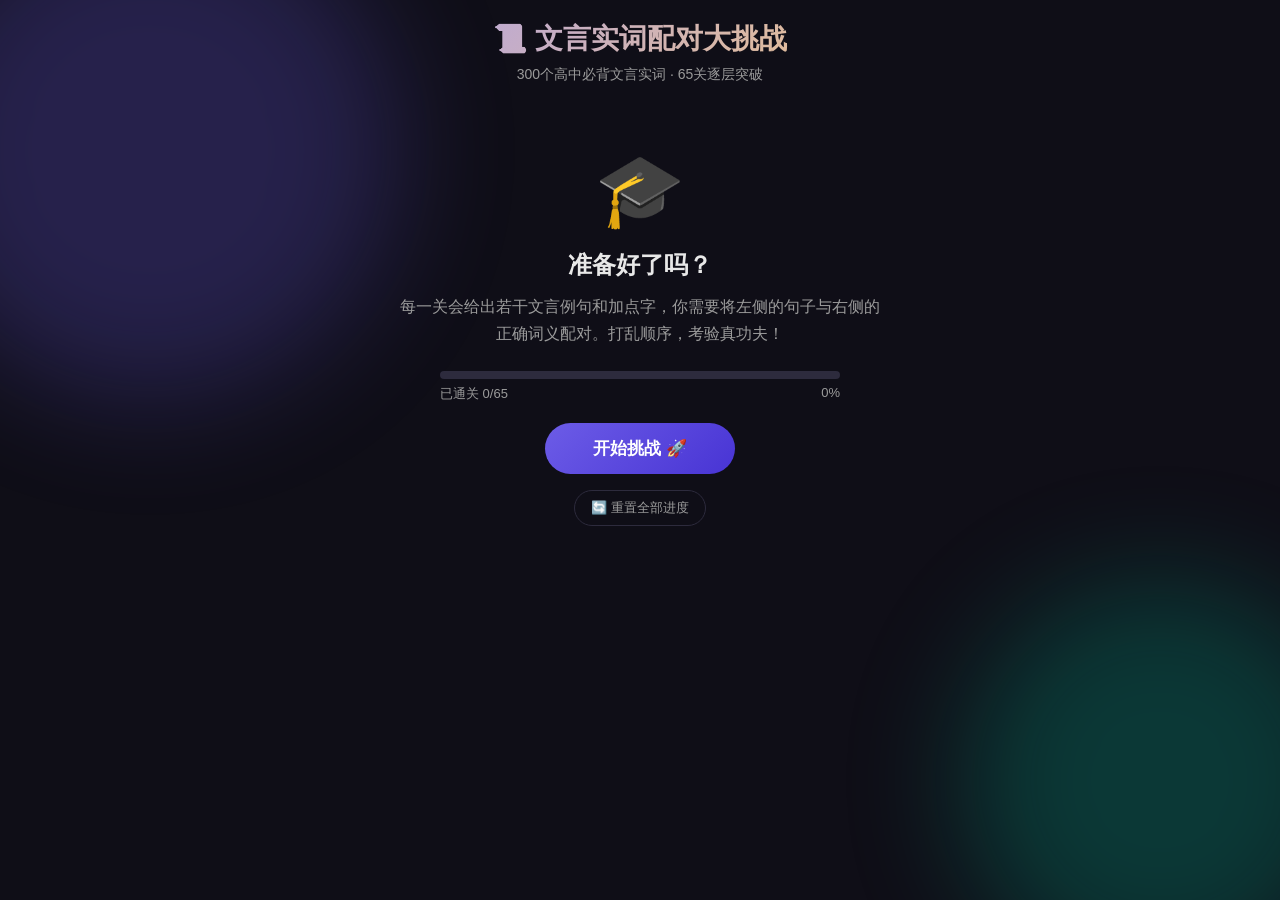
==== index.html @ 8bd2be9c "Rename Code_20260723175401.html to index.html" ====
<!DOCTYPE html>
<html lang="zh-CN">
<head>
<meta charset="UTF-8">
<meta name="viewport" content="width=device-width, initial-scale=1.0">
<title>文言实词配对大挑战 · 300词通关</title>
<style>
  /* ===== Reset & Base ===== */
  *, *::before, *::after { box-sizing: border-box; margin: 0; padding: 0; }
  :root {
    --primary: #6c5ce7;
    --primary-light: #a29bfe;
    --primary-dark: #4834d4;
    --secondary: #00b894;
    --accent: #fdcb6e;
    --danger: #e74c3c;
    --success: #00b894;
    --bg: #0f0e17;
    --bg-card: #1a1925;
    --bg-card-hover: #232136;
    --text: #e8e8e8;
    --text-muted: #9b9b9b;
    --border: #2d2b3d;
    --shadow: 0 4px 20px rgba(0,0,0,.35);
    --radius: 12px;
    --transition: all .25s ease;
  }
  body {
    font-family: -apple-system, BlinkMacSystemFont, "PingFang SC", "Microsoft YaHei", sans-serif;
    background: var(--bg);
    color: var(--text);
    min-height: 100vh;
    overflow-x: hidden;
  }

  /* ===== Background Animation ===== */
  .bg-particles {
    position: fixed; inset: 0; z-index: -1; overflow: hidden; pointer-events: none;
  }
  .bg-particles::before, .bg-particles::after {
    content: ''; position: absolute; border-radius: 50%; filter: blur(60px); opacity: .25;
  }
  .bg-particles::before {
    width: 500px; height: 500px; background: var(--primary); top: -100px; left: -100px;
    animation: float 20s ease-in-out infinite;
  }
  .bg-particles::after {
    width: 400px; height: 400px; background: var(--secondary); bottom: -80px; right: -80px;
    animation: float 25s ease-in-out infinite reverse;
  }
  @keyframes float {
    0%,100% { transform: translate(0,0) scale(1); }
    50% { transform: translate(100px,80px) scale(1.2); }
  }

  /* ===== Layout ===== */
  .container { max-width: 960px; margin: 0 auto; padding: 20px 16px; }

  /* ===== Header ===== */
  .header {
    text-align: center; margin-bottom: 24px;
  }
  .header h1 {
    font-size: 28px; font-weight: 800;
    background: linear-gradient(135deg, var(--primary-light), var(--accent));
    -webkit-background-clip: text; -webkit-text-fill-color: transparent;
    background-clip: text;
    margin-bottom: 8px;
  }
  .header p { color: var(--text-muted); font-size: 14px; }

  /* ===== Level Select Screen ===== */
  .level-grid {
    display: grid; grid-template-columns: repeat(auto-fill, minmax(72px, 1fr));
    gap: 10px; margin-top: 20px;
  }
  .level-btn {
    aspect-ratio: 1; border: 2px solid var(--border); border-radius: var(--radius);
    background: var(--bg-card); color: var(--text); font-size: 16px; font-weight: 700;
    cursor: pointer; transition: var(--transition); display: flex; align-items: center;
    justify-content: center; flex-direction: column; gap: 2px;
  }
  .level-btn:hover:not(.locked) {
    border-color: var(--primary); background: var(--bg-card-hover);
    transform: translateY(-2px); box-shadow: var(--shadow);
  }
  .level-btn.completed {
    border-color: var(--success); background: rgba(0,184,148,.12); color: var(--success);
  }
  .level-btn.completed::after {
    content: '✓'; font-size: 12px; color: var(--success);
  }
  .level-btn.locked {
    opacity: .4; cursor: not-allowed;
  }
  .level-btn.current {
    border-color: var(--accent); box-shadow: 0 0 15px rgba(253,203,110,.3);
    animation: pulse 2s ease-in-out infinite;
  }
  @keyframes pulse {
    0%,100% { box-shadow: 0 0 15px rgba(253,203,110,.3); }
    50% { box-shadow: 0 0 25px rgba(253,203,110,.6); }
  }

  /* ===== Progress Bar ===== */
  .progress-section { margin: 20px 0; }
  .progress-bar-bg {
    width: 100%; height: 8px; background: var(--border); border-radius: 4px; overflow: hidden;
  }
  .progress-bar-fill {
    height: 100%; background: linear-gradient(90deg, var(--primary), var(--secondary));
    border-radius: 4px; transition: width .5s ease;
  }
  .progress-text {
    display: flex; justify-content: space-between; margin-top: 6px;
    font-size: 13px; color: var(--text-muted);
  }

  /* ===== Game Screen ===== */
  .game-screen { display: none; }
  .game-header {
    display: flex; align-items: center; justify-content: space-between;
    margin-bottom: 20px; flex-wrap: wrap; gap: 10px;
  }
  .game-header-left { display: flex; align-items: center; gap: 12px; }
  .back-btn {
    background: var(--bg-card); border: 1px solid var(--border); color: var(--text);
    width: 40px; height: 40px; border-radius: 50%; cursor: pointer; font-size: 18px;
    display: flex; align-items: center; justify-content: center; transition: var(--transition);
  }
  .back-btn:hover { background: var(--bg-card-hover); border-color: var(--primary); }
  .level-title { font-size: 18px; font-weight: 700; }
  .level-chars { font-size: 13px; color: var(--text-muted); }
  .game-stats { display: flex; gap: 16px; font-size: 14px; }
  .stat-item { display: flex; align-items: center; gap: 4px; }
  .stat-value { font-weight: 700; }
  .stat-value.correct { color: var(--success); }
  .stat-value.wrong { color: var(--danger); }

  /* ===== Match Area ===== */
  .match-container {
    display: grid; grid-template-columns: 1fr 60px 1fr; gap: 12px; align-items: start;
  }
  @media (max-width: 680px) {
    .match-container { grid-template-columns: 1fr; }
    .match-arrow { display: none; }
  }
  .match-column-title {
    text-align: center; font-size: 13px; color: var(--text-muted);
    margin-bottom: 8px; font-weight: 600; letter-spacing: 2px;
  }
  .match-list { display: flex; flex-direction: column; gap: 8px; }
  .match-item {
    background: var(--bg-card); border: 2px solid var(--border); border-radius: var(--radius);
    padding: 12px 14px; cursor: pointer; transition: var(--transition);
    font-size: 14px; line-height: 1.5; user-select: none;
    position: relative; overflow: hidden;
  }
  .match-item:hover:not(.matched):not(.wrong) {
    border-color: var(--primary-light); background: var(--bg-card-hover);
    transform: translateX(2px);
  }
  .match-item.selected {
    border-color: var(--accent); background: rgba(253,203,110,.1);
    box-shadow: 0 0 12px rgba(253,203,110,.2);
  }
  .match-item.matched {
    border-color: var(--success); background: rgba(0,184,148,.1);
    cursor: default; opacity: .85;
  }
  .match-item.matched::after {
    content: '✓'; position: absolute; top: 8px; right: 10px;
    color: var(--success); font-weight: 900; font-size: 16px;
  }
  .match-item.wrong {
    border-color: var(--danger); background: rgba(231,76,60,.1);
    animation: shake .4s ease;
  }
  @keyframes shake {
    0%,100% { transform: translateX(0); }
    25% { transform: translateX(-6px); }
    75% { transform: translateX(6px); }
  }
  .match-item .highlight {
    color: var(--accent); font-weight: 700; font-size: 15px;
  }
  .match-item .sentence { margin-top: 2px; }
  .match-arrow {
    display: flex; align-items: center; justify-content: center;
    font-size: 24px; color: var(--primary-light); padding-top: 40px;
    animation: arrowPulse 1.5s ease-in-out infinite;
  }
  @keyframes arrowPulse {
    0%,100% { opacity: .4; transform: scale(1); }
    50% { opacity: 1; transform: scale(1.2); }
  }

  /* ===== Feedback Toast ===== */
  .toast {
    position: fixed; top: 20px; left: 50%; transform: translateX(-50%) translateY(-80px);
    padding: 12px 28px; border-radius: 30px; font-size: 15px; font-weight: 600;
    z-index: 100; transition: transform .4s ease, opacity .4s ease; opacity: 0;
    pointer-events: none;
  }
  .toast.show { transform: translateX(-50%) translateY(0); opacity: 1; }
  .toast.success { background: var(--success); color: #fff; }
  .toast.error { background: var(--danger); color: #fff; }

  /* ===== Modal ===== */
  .modal-overlay {
    display: none; position: fixed; inset: 0; background: rgba(0,0,0,.7);
    z-index: 200; align-items: center; justify-content: center;
    backdrop-filter: blur(4px);
  }
  .modal-overlay.show { display: flex; }
  .modal {
    background: var(--bg-card); border: 1px solid var(--border); border-radius: 16px;
    padding: 36px 32px; text-align: center; max-width: 420px; width: 90%;
    box-shadow: 0 20px 60px rgba(0,0,0,.5); animation: modalIn .35s ease;
  }
  @keyframes modalIn {
    from { transform: scale(.85); opacity: 0; }
    to { transform: scale(1); opacity: 1; }
  }
  .modal-icon { font-size: 52px; margin-bottom: 12px; }
  .modal h2 { font-size: 22px; margin-bottom: 8px; }
  .modal p { color: var(--text-muted); margin-bottom: 20px; font-size: 14px; }
  .modal-stars { font-size: 36px; margin-bottom: 16px; letter-spacing: 4px; }
  .modal-btn {
    background: linear-gradient(135deg, var(--primary), var(--primary-dark));
    color: #fff; border: none; padding: 12px 32px; border-radius: 30px;
    font-size: 15px; font-weight: 700; cursor: pointer; transition: var(--transition);
    margin: 4px;
  }
  .modal-btn:hover { transform: translateY(-2px); box-shadow: 0 6px 20px rgba(108,92,231,.4); }
  .modal-btn.secondary {
    background: var(--bg-card-hover); border: 1px solid var(--border); color: var(--text);
  }

  /* ===== Confetti ===== */
  .confetti {
    position: fixed; width: 10px; height: 10px; z-index: 300; pointer-events: none;
    animation: confettiFall linear forwards;
  }
  @keyframes confettiFall {
    0% { transform: translateY(-10vh) rotate(0deg); opacity: 1; }
    100% { transform: translateY(110vh) rotate(720deg); opacity: 0; }
  }

  /* ===== Utility ===== */
  .hidden { display: none !important; }
  .fade-in { animation: fadeIn .3s ease; }
  @keyframes fadeIn { from { opacity: 0; transform: translateY(10px); } to { opacity: 1; transform: translateY(0); } }

  /* ===== Start Screen ===== */
  .start-screen { text-align: center; padding: 40px 20px; }
  .start-screen .big-icon { font-size: 72px; margin-bottom: 16px; }
  .start-screen h2 { font-size: 24px; margin-bottom: 12px; }
  .start-screen p { color: var(--text-muted); margin-bottom: 24px; max-width: 480px; margin-inline: auto; line-height: 1.7; }
  .start-btn {
    background: linear-gradient(135deg, var(--primary), var(--primary-dark));
    color: #fff; border: none; padding: 14px 48px; border-radius: 30px;
    font-size: 17px; font-weight: 800; cursor: pointer; transition: var(--transition);
  }
  .start-btn:hover { transform: translateY(-3px); box-shadow: 0 8px 25px rgba(108,92,231,.5); }

  .reset-btn {
    background: none; border: 1px solid var(--border); color: var(--text-muted);
    padding: 8px 16px; border-radius: 20px; font-size: 13px; cursor: pointer;
    margin-top: 16px; transition: var(--transition);
  }
  .reset-btn:hover { border-color: var(--danger); color: var(--danger); }
</style>
</head>
<body>

<div class="bg-particles"></div>

<div class="container" id="app">
  <!-- Dynamic content rendered here -->
</div>

<!-- Toast -->
<div class="toast" id="toast"></div>

<!-- Modal -->
<div class="modal-overlay" id="modal">
  <div class="modal">
    <div class="modal-icon" id="modalIcon">🎉</div>
    <h2 id="modalTitle">关卡完成！</h2>
    <div class="modal-stars" id="modalStars">⭐⭐⭐</div>
    <p id="modalDesc">太棒了！你已成功配对所有词语！</p>
    <div>
      <button class="modal-btn" id="modalBtn1">下一关</button>
      <button class="modal-btn secondary" id="modalBtn2">返回选关</button>
    </div>
  </div>
</div>

<script>
// ====== GAME DATA ======
const GAME_DATA = [{"level": 1, "character": "哀、爱、安、按、案、拔", "sentences": [["秦不哀吾丧而伐吾同姓", "悲哀·哀悼"], ["秦人不暇自哀而后人哀之", "慨叹"], ["君将哀而生之乎", "同情·怜悯"], ["僵卧孤村不自哀，尚思为国戍轮台", "悲伤"], ["其间旦暮闻何物，杜鹃啼血猿哀鸣", "声音凄清尖利"], ["此四君者，皆明智而忠信，宽厚而爱人", "给人好处·恩惠"], ["秦爱纷奢，人亦念其家", "喜欢·爱好"], ["向使三国各爱其地", "爱惜·顾惜"], ["不爱珍器重宝肥饶之地", "舍不得·吝惜"], ["爱其子，择师而教之", "关心·爱护"], ["思国之安者，必积其德义", "安稳·安全"], ["倚南窗以寄傲，审容膝之易安", "安定·安逸"], ["固一世之雄也，而今安在哉", "怎么·哪里"], ["时时为安慰，久久莫相忘", "抚慰·安抚"], ["项王按剑而跽", "握"], ["朱门沉沉按歌舞，厩马肥死弓断弦", "打拍子"], ["无丝竹之乱耳，无案牍之劳形", "文书·案卷"], ["召有司案图", "通\"按\"，考察"], ["每移案，顾视无可置者", "几案"], ["过蒙拔擢，宠命优渥", "提升·提拔"], ["天姥连天向天横，势拔五岳掩赤城", "越出·突出"], ["其后秦伐赵，拔石城", "攻克·攻取"], ["项庄拔剑起舞，项伯亦拔剑起舞", "拔出·抽出"]]}, {"level": 2, "character": "白、败、悲、拜、报", "sentences": [["阿母白媒人", "表明·陈述"], ["濯长江之清流，揖西山之白云", "白色"], ["粉骨碎身浑不怕，要留清白在人间", "纯洁"], ["于是从散约败，争割地而赂秦", "毁坏·背弃"], ["赵尝五战于秦，二败而三胜", "打败仗"], ["然而成败异变，功业相反也", "失败"], ["败秦师于殽", "打败·战胜"], ["于败堵丛草处，探石发穴", "断·破烂的"], ["不以物喜，不以己悲", "悲哀·伤心"], ["使来者读之，悲余志焉", "同情·哀怜"], ["又以悲夫古书之不存", "感叹·叹惜"], ["拜臣郎中", "授给官职"], ["谨拜表以闻", "上·奉"], ["于是辞相印不拜", "就任"], ["拜送书于庭", "表示恭敬的礼节"], ["三年将拜君赐", "拜谢"], ["府吏还家去，上堂拜阿母", "拜访·拜见"], ["求人可使报秦者", "报告·告知"], ["胡人不敢南下而牧马，士不敢弯弓而报怨", "报复"], ["吾今且报府", "通\"赴\"，急忙"], ["非臣陨首所能上报", "报答"]]}, {"level": 3, "character": "暴、备、被、倍、北、彼", "sentences": [["我有亲父兄，性行暴如雷", "暴躁·急躁"], ["屠暴起，以刀劈狼首，又数刀毙之", "猛然·突然"], ["虽有槁暴，不复挺者", "通\"曝\"，晒"], ["伐无道，诛暴秦", "凶恶·残暴"], ["备他盗之出入与非常也", "防备·戒备"], ["前人之述备矣", "周到·齐全"], ["积善成德，而神明自得，圣心备焉", "具备·完备"], ["郑有备矣，不可冀也", "准备·预备"], ["闻妻言，如被冰雪", "遭受·蒙受"], ["外人颇有公孙布被之讥", "被子，引申为\"覆盖\""], ["信而见疑，忠而被谤，能无怨乎", "表示被动"], ["将军身被坚执锐", "通\"披\"，披着"], ["被发行吟泽畔，颜色憔悴", "通\"披\"，散开"], ["愿伯具言臣之不敢倍德也", "通\"背\"，背叛"], ["尝以十倍之地，百万之师", "一倍·加倍"], ["每逢佳节倍思亲", "更·更加"], ["时北兵已追修门外", "指元兵"], ["追亡逐北", "战败而逃跑的军队"], ["彼与彼年相若也，道相似也", "他·他们"], ["彼竭我盈，故克之", "对方·别人"], ["彼童子之师", "那些"]]}, {"level": 4, "character": "背、奔、本、逼、毕", "sentences": [["左手扶鲁直背", "脊背"], ["其船背稍夷", "事物的背面"], ["言沛公不敢背项王也", "违反·违背"], ["生孩六月，慈父见背", "死亡的委婉说法"], ["背井离乡，卧雪眠霜", "离开"], ["草履，背筐", "背负·用脊背驮"], ["乃瞻衡宇，载欣载奔", "跑"], ["急湍甚箭，猛浪若奔", "快跑的马"], ["文君夜亡奔相如", "私奔"], ["杞子奔齐", "战败逃跑·逃亡"], ["得间奔真州", "直往·投向"], ["臣闻求木之长者必固其根本", "草木的根或茎干"], ["有本者如是", "根源·来源"], ["抑本其成败之迹", "推究·推原"], ["本图宦达，不矜名节", "本来·原来"], ["已后典籍皆为板本", "版本·书册"], ["今其本而趋末", "基础·根本"], ["若止印三二本，未为简易", "量词·书册的计量单位"], ["是无难，别具本章", "给皇帝的奏章"], ["且事本末未易明也", "树木的根"], ["鸡健进，逐逼之，虫已在爪下矣", "接近·迫近"], ["必虑人逼取", "催逼"], ["郡县逼迫，催臣上道", "强迫·逼迫"], ["与村东大佛阁逼似", "极·非常"], ["六王毕，四海一", "完毕·结束"], ["群贤毕至，少长咸集", "尽·都·全部"]]}, {"level": 5, "character": "辟、蔽、便、遍、表、并", "sentences": [["前辟四窗", "开启·开辟"], ["辟不当道者，皆不及往", "同\"僻\"，偏僻"], ["唇吻翕辟，不知何词", "开·打开"], ["文王所辟风雨也", "同\"避\"，躲避·避免"], ["虑壅蔽，则思虚心以纳下", "蔽塞·蒙蔽"], ["诗三百，一言以蔽之", "概括"], ["舳舻千里，旌旗蔽空", "覆盖·遮挡·遮蔽"], ["林尽水源，便得一山", "就·即"], ["因利乘便，宰割天下", "有利的机会"], ["便言多令才", "能说会道"], ["一切异状遍试之", "全"], ["因得遍观全书", "广泛地"], ["吾于书读不过三遍", "量词·次·回"], ["山河表里潼关路", "外，与\"里\"相对"], ["臣具以表闻，辞不就职", "臣下给皇帝的奏章"], ["鄙陋没世而文采不表于后也", "表明·表白"], ["刻石表功兮炜煌煌", "表彰"], ["对联、提名并篆文", "连词·连·连同"], ["并吞八荒之心", "合并·吞并"], ["山东豪俊遂并起而亡秦族矣", "一并·一起"], ["而两狼之并驱如故", "相挨·并列"]]}, {"level": 6, "character": "伯、薄、泊、博、步、裁", "sentences": [["及二州牧伯，所见明知", "古代管领一方的长官"], ["千载谁堪伯仲间", "长兄·哥哥"], ["既无叔伯，终鲜兄弟", "父亲的哥哥·伯父"], ["秦伯素服郊外", "古代五等爵位的第三等"], ["薄如钱唇", "薄，与厚相对"], ["不终岁，薄产累尽", "微薄·少"], ["贵贱情何薄", "浅薄·不厚道"], ["不宜妄自菲薄", "轻视·看不起"], ["日薄西山，气息奄奄", "迫近"], ["死林薄兮", "草木丛生的地方"], ["士大夫终不肯以小舟夜泊绝壁之下", "停船"], ["非淡泊无以明志", "不为名利所动摇"], ["不如登高之博见也", "宽广·广博"], ["君子博学而日参省乎己", "渊博"], ["不如拼博一笑", "取得·换得"], ["四人持剑盾步走", "行走"], ["不积跬步，无以至千里", "两足各跨一次"], ["纤纤作细步", "脚步·步伐"], ["十四能裁衣", "裁衣服"], ["手裁举，则又超忽而跃", "通\"才\"，刚刚"]]}, {"level": 7, "character": "苍、操、草、策、曾、差、尝、超", "sentences": [["郁乎苍苍", "深蓝色或深绿色"], ["满面尘灰烟火色，两鬓苍苍十指黑", "灰白色"], ["大王来何操", "拿"], ["邑有成名者，操童子业", "从事"], ["操千曲而后晓声", "操练"], ["所操之术多异故也", "持"], ["屈平属草稿未定", "草稿·初稿"], ["元嘉草草，封狼居胥", "轻率"], ["振长策而御宇内", "马鞭子"], ["策扶老以流憩，时矫首而遐观", "拄着"], ["蒙故业，因遗策", "政策"], ["则天地曾不能以一瞬", "竟·竟然·连…都"], ["以君之力，曾不能损魁父之丘", "尚·还"], ["臣侍汤药，未曾废离", "曾经"], ["差之毫厘，谬以千里", "弄错·相差"], ["差强人意", "略微·比较"], ["瓦缝参差，多于周身之帛缕", "参差不齐"], ["家有老妪，尝居于此", "曾经"], ["技经肯綮之未尝", "经历·遇到"], ["我虽不敏，请尝试之", "尝试"], ["挟太山以超北海", "越过·跳过"], ["手裁举，则又超忽而跃", "远"]]}, {"level": 8, "character": "长、称、出、诚、驰、朝", "sentences": [["东曦既驾，僵卧长愁", "永远·长久地"], ["一技之长", "长处·优点"], ["臣闻求木之长者，必固其根本", "生长"], ["孰与君少长", "年纪大"], ["幸蒙大恩，赐号称王", "称为"], ["上称帝喾，下道齐桓", "称述·称说"], ["称心快意，几家能彀", "适合·符合"], ["皆好辞而以赋见称", "称道·称赞"], ["昔作女儿时，生小出野里", "成长·生长"], ["因出己虫，纳比笼中", "拿出"], ["山高月小，水落石出", "出现·显露"], ["古之圣人，其出人也远矣", "超出·超过"], ["予出官二年，恬然自安", "出任·调离京城"], ["定要感的六出冰花滚似绵", "雪花的形状"], ["臣诚知不如徐公美", "实在·确实"], ["诚能见可欲则思知足以自戒", "果真·如果真的"], ["愿陛下矜愍愚诚", "真心实意"], ["项伯乃夜驰之沛公军", "奔跑"], ["齐师败绩。公将驰之", "驱车追逐"], ["年与时驰，意与日去", "迅速消逝"], ["逮奉圣朝", "朝代"], ["朝歌夜弦，为秦宫人", "早晨"], ["强国请服，弱国入朝", "朝见·朝拜"]]}, {"level": 9, "character": "彻、陈、朝、乘", "sentences": [["日光下彻，影布石上", "透过·穿过"], ["汝心之固，固不可彻", "贯通·通达"], ["自经丧乱少睡眠，长夜沾湿何由彻", "彻晓·到天明"], ["彻其环瑱，至老不嫁，以养父母", "通\"撤\"，撤去"], ["信臣精卒陈利兵而谁何", "陈列"], ["恐惧不敢自陈", "陈述"], ["陈力就列，不能者止", "施展"], ["俯仰之间，已为陈迹", "旧的·过去的"], ["前未至匈奴陈二里所", "通\"阵\"，阵地"], ["朝晖夕阴，气象万千", "早晨"], ["于是入朝见威王", "朝廷"], ["两朝开济老臣心", "朝代"], ["相如每朝时，常称病", "朝见"], ["燕、赵、韩、魏，皆朝于齐", "朝拜·臣服"], ["念高危则思谦冲而自牧", "谦虚·平和"], ["韩、魏塞秦之冲，而蔽山东之诸侯", "交通要塞"]]}, {"level": 10, "character": "称、诚、乘、驰", "sentences": [["称彼兕觥", "举起"], ["先帝称之曰能", "称颂·称赞"], ["乃诈称公子扶苏、项燕", "称作·号称"], ["相如每朝时，常称病", "声言·声称"], ["上称帝喾，下道齐桓，中述汤武", "称述·述说"], ["骈死于槽枥之间，不以千里称也", "显扬·扬名"], ["令作诗，不能称前时之闻", "相称·相当"], ["竭诚则吴越为一体", "真诚·诚心"], ["臣诚恐见欺于王而负赵", "确实·实在"], ["王笑曰：\"是诚何心哉？\"", "究竟·到底"], ["诚如是，则霸业可成", "果真·如果"], ["乘彼垝垣，以望复关", "登·升"], ["独与迈乘小舟至绝壁下", "乘坐"], ["因利乘便", "趁着·凭借·利用"], ["兵旱相乘，天下大屈", "交加"], ["自京师乘风雪，历齐河、长清", "冒着"], ["楚兵不利，淮阴侯复乘之", "追逐"], ["超乘者三百乘", "兵车·辆"], ["以乘韦先，牛十二犒师", "四的代称"], ["卫律惊，自抱持武，驰召医", "使劲赶马"], ["齐师败绩，公将驰之", "驱马追逐"], ["年与时驰，意与日去，遂成枯落", "奔走·奔跑"], ["然其名声驰于后世", "传播·传扬"], ["身在边隅，情驰魏阙", "向往"]]}, {"level": 11, "character": "出、殆、冲、怠", "sentences": [["范增起，出召项庄", "出去"], ["余人各复延至其家，皆出酒食", "拿出"], ["每一令出，平伐其功", "发出"], ["予独爱莲之出淤泥而不染", "生长于"], ["蜀山兀，阿房出", "出现·显现"], ["古之圣人也，其出人也远矣", "超出·超过"], ["必以长安君为质，兵乃出", "出征·出发"], ["寡君闻吾子将步师出于敝邑", "经过"], ["予出官二年，恬然自安", "调出京城任职"], ["入则无法家拂士，出则无敌国外患", "表示国外或家外"], ["殚其地之出，竭其庐之入", "出产的物品"], ["知彼知己，百战不殆", "危险"], ["得不焚，殆有神护者", "大概·恐怕"], ["且燕、赵处秦革灭殆尽之际", "几乎·差不多"], ["学而不思则罔，思而不学则殆", "疑惑不解"], ["陈留，天下之冲，四通五达之郊也", "交通要道"], ["稍近，益狎，荡倚冲冒", "碰撞·触犯"], ["原其理，当是为谷中大水冲激", "冲击"], ["怒发上冲冠", "顶起"], ["有一蛇，虎色，首冲南方", "向·对着"], ["念高危，则思谦冲而自牧", "谦和淡泊"], ["有志与力，而又不随以怠", "松懈·懈怠"], ["忧懈怠，则思慎始而敬终", "怠慢"], ["及其怠而踬也", "疲倦"]]}, {"level": 12, "character": "独、笃、旦、度", "sentences": [["相如虽驽，独畏廉将军哉", "岂·难道"], ["非独贤者有是心也，人皆有之", "偏偏·仅仅·唯独"], ["而吾以捕蛇独存", "单独·独自"], ["鳏、寡、孤、独、疾废者皆有所养", "老而无子"], ["至莫夜月明，独与迈乘小舟，至绝壁下", "特地"], ["博学之，审问之，慎思之，笃行之", "忠实地·坚定地"], ["仆道不笃，业甚浅近", "深厚"], ["臣欲奉诏奔驰，则刘病日笃", "病势加重"], ["夏虫不可以语于冰者，笃于时也", "限制·局限"], ["旦视而暮抚，已去而复顾", "清晨·天亮时"], ["岂若吾乡邻之旦旦有是哉", "日·天"], ["信誓旦旦，不思其反", "诚恳的样子"], ["乐盘游则思三驱以为度", "限度"], ["商君佐之，内立法度", "制度·法度"], ["众里寻他千百度", "次"], ["一夜飞度镜湖月", "度过·越过"], ["试使山东之国与陈涉度长絜大", "量·计算"], ["度我至军中，公乃入", "推测·估计"], ["秦王度之，终不可强夺", "考虑·衡量"], ["群臣惊愕，卒起不意，尽失其度", "胸襟·气度"], ["已得履，乃曰：\"吾忘持度。\"", "尺寸·尺码"], ["每度一字，几近一刻", "谱写·按歌谱唱"]]}, {"level": 13, "character": "法、反、断、夺、放", "sentences": [["内立法度，务耕织，修守战之具", "法度·法令·刑法"], ["非不贤也，为其不可得而法", "效法"], ["古法采草药酒非内法，果肴非远方珍异", "方法"], ["是立法以警其余，且惩后也", "法则·标准"], ["然而成败异变，功业相反也", "相反·相对立"], ["日夜望将军至，岂敢反乎", "违反·背叛"], ["出不入兮往不反，平原忽兮路超远", "通\"返\"，返回"], ["今其智乃反不能及", "反而"], ["知不足，然后能自反也", "反省"], ["事不目见耳闻，而臆断其有无", "判断·决断"], ["断其喉，尽其肉，乃去", "截开·截断"], ["断无消息石榴红", "绝对"], ["成顾蟋蟀笼虚，则气断声吞", "断绝·中止"], ["自可断来信，徐徐可谓之", "回绝"], ["夺项王天下者，必沛公也", "夺取·强夺"], ["行年四岁，舅夺母志", "强行改变"], ["其流奔放肆大", "释放·解脱"], ["沉吟放拨插弦中，整顿衣裳起敛容", "放下·搁置"], ["或因寄所托，放浪形骸之外", "放任·放纵"], ["屈原放逐，乃赋《离骚》", "放逐·流放"], ["东风夜放花千树", "开放·绽放"], ["竞相仿效", "通\"仿\"，仿效"]]}, {"level": 14, "character": "发、伏、非、奉", "sentences": [["见其发矢十中八九，但微颔之", "射箭·发射"], ["忽闻水上琵琶声，主人忘归客不发", "出·出发"], ["单于子弟发兵与战", "派出·派遣"], ["而大声发于水上", "发生·兴起"], ["探古发穴，靡计不施", "打开·挖开"], ["遂发命，遽兴姜戎", "发布·宣告"], ["大王欲得璧，使人发书至赵王", "拿出·送出"], ["史噤不敢发声", "发出·抒发"], ["其为人也，发愤忘食", "解开"], ["征于色，发于声，而后喻", "表现·显露"], ["今王发政施仁", "发布·颁布"], ["君不如肉袒伏斧质请罪", "卧·趴"], ["祸兮福之所倚，福兮祸之所伏", "隐藏·埋伏"], ["如今是三伏天道", "伏天"], ["实迷途其未远，觉今是而昨非", "不对"], ["人非生而知之者，孰能无惑", "责怪·反对"], ["灭六国者六国也，非秦也", "不·不是"], ["非蛇蟮之穴无可寄托者", "除非·除了"], ["非有仲尼、墨翟之贤", "没有·无"], ["沛公奉卮酒为寿", "捧"], ["臣欲奉诏奔驰", "遵照·尊奉"], ["奉事循公姥，进止敢自专", "谨慎从事"], ["秦违蹇叔，而以贪勤民，天奉我也", "供·给予"], ["今为妻妾之奉为之", "侍奉·伺候"], ["位尊而无功，奉厚而无劳", "通\"俸\"，俸禄"]]}, {"level": 15, "character": "分、服、复、国、盖", "sentences": [["执手分道去，各各还家门", "分离"], ["衣食所安，弗敢专也，必以分人", "分给·分配"], ["舟首尾长约八分有奇", "长度单位"], ["宰割天下，分裂山河", "分开·划分"], ["你不分好歹何为地", "辨别·区别"], ["此臣所以报先帝而忠陛下之职分也", "名分·职分"], ["自分死已久矣", "料想"], ["怀王以不知忠臣之分", "情分·关系或感情"], ["强国请服，弱国入朝", "降服"], ["曲罢曾教善才服，妆成每被秋娘妒", "信服·佩服"], ["汝非徒身当服行，当以训汝子孙", "从事·做·担任"], ["到京师服水土", "习惯·适应"], ["亦不敢服垢弊以矫俗干名", "穿"], ["昭王南征而不复，寡人是问", "返回"], ["成子精神复旧", "恢复"], ["风萧萧兮易水寒，壮士一去兮不复还", "再·又"], ["更若役，复若赋", "免除赋税徭役"], ["不敢出一言以复", "回答"], ["复道行空，不霁何虹", "双层的"], ["山重水复疑无路，柳暗花明又一村", "重复·繁复"], ["有北面复匈奴之志", "报复"], ["寻蒙国恩，除臣洗马", "国家·国家的"], ["强国请服，弱国入朝", "诸侯国"], ["逝将去女，适彼乐国", "地区·地域"], ["登斯楼也，则有去国怀乡", "国都·京城"], ["今已亭亭如盖矣", "遮阳避雨的用具"], ["枝枝相覆盖，叶叶相交通", "遮盖"], ["英才盖世", "压倒·胜过"], ["善始者实繁，克终者盖寡", "大概·大约"], ["盖在殷忧，必竭诚以待下", "因为"], ["盖将自其变者而观之", "句首语气助词"], ["技盖至此乎", "通\"盍\"，何·怎么"], ["盖云归哉", "通\"盍\"，何不"]]}, {"level": 16, "character": "鼓、苟、过、寡、固、结", "sentences": [["君之惠，不以累臣衅鼓", "一种乐器"], ["虎鼓瑟兮鸾回车", "弹奏·敲击"], ["微风鼓浪，水石相搏，声如洪钟", "振动"], ["佛狸祠下，一片神鸦社鼓", "鼓声"], ["五鼓，与子颖坐日观亭", "古代报时单位"], ["苟全性命于乱世，不求闻达于诸侯", "苟且·随便"], ["苟有能反是者，则又爱之太殷", "如果·假设"], ["贵人过而见之，易之以百金", "经过·通过"], ["或三行五行，多不过七行", "超过·胜过"], ["过蒙拔擢，宠命优渥", "过分·过于"], ["则知明而行无过矣", "错误·过失"], ["闻大王有意督过之", "责备"], ["一日，大母过余曰", "访问·看望"], ["夫俭则寡欲", "少"], ["行人驻足听，寡妇起彷徨", "死了丈夫"], ["秦孝公据崤函之固", "险要的地势"], ["秦王恐其破璧，乃辞谢，固请", "坚持·坚决"], ["独夫之心，日益骄固", "顽固·固执"], ["求木之长者，必固其根本", "巩固·使稳固"], ["人固有一死，或重于泰山", "本来·原来"], ["固一世之雄也", "固然"], ["余固笑而不信也", "仍然"], ["君臣固守以窥周室", "坚固·牢固"], ["临不测之渊，以为固", "固守的据点"], ["结庐在人境，而无车马喧", "建造·构建"], ["寒风吹树木，严霜结庭兰", "凝结·聚合"], ["故燕王欲结于君", "结交"]]}, {"level": 17, "character": "何", "sentences": [["而此独以钟名，何也", "为什么"], ["何为其然也", "什么·哪里"], ["何蓑何笠", "背·扛"], ["信臣精卒，陈利兵而谁何", "通\"呵\"，呵斥"], ["何其衰也", "多么"]]}, {"level": 18, "character": "患、恨、或、疾、厚、胡、既", "sentences": [["虽举家锦衣玉食，何患不能", "忧虑·担心"], ["夫祸患常积于忽微", "祸害·灾祸"], ["孟子称\"人之患在好为人师\"", "疾病·毛病"], ["此三者，吾遗恨也", "遗憾·不满意"], ["商女不知亡国恨，隔江犹唱《后庭花》", "怨恨"], ["或师焉，或不焉", "有的·有的人"], ["或三行五行，多不过七行", "有时·偶尔"], ["云霞明灭或可睹", "也许·或许"], ["残贼公行，莫之或止", "加强否定语气"], ["无或乎王之不智也", "通\"惑\"，迷惑"], ["臣少多疾病", "病"], ["疾痛惨怛，未尝不呼父母也", "疾苦·痛苦"], ["屈原疾王听之不聪也", "痛心"], ["必为有窃疾矣", "缺点毛病"], ["求！君子疾夫舍曰欲之而必为之辞", "厌恶·痛恨"], ["声非加疾也", "猛·强"], ["宽厚而爱人，尊贤而重士", "厚道·淳朴"], ["伏清白以死直兮，故前圣之所厚", "看重·重视"], ["会数而礼勤，物薄而情厚", "深·重·多"], ["不如因而厚遇之，使归赵", "优待"], ["盘石方且厚", "与厚相对·扁平物上下距离"], ["此秋声也，胡为而来哉", "什么"], ["归去来兮！田园将芜胡不归", "为什么·怎么"], ["胡人不敢南下而牧马", "古代西北部民族统称"], ["既罢，归国", "尽·完了·结束"], ["壬戌之秋，七月既望", "已经"], ["君既若见录，不久望君来", "既然"], ["既而得其尸于井", "不久"], ["既无叔伯，终鲜兄弟", "且·又·也·还"]]}, {"level": 19, "character": "即、将、解、堪", "sentences": [["昭帝即位，匈奴与汉和亲", "靠近·接近"], ["桂殿兰宫，即冈峦之体势", "就着·依着"], ["太守即遣人随其往", "立即·马上"], ["项王即日因留沛公与饮", "当·当时"], ["即谋单于，何以复加", "倘若"], ["项伯即入见", "则·就"], ["即捕得三两头，又劣弱不中于款", "即使"], ["考其寄书之日，即马妻死之日", "就是"], ["且庸人尚羞之，况于将相乎", "将领"], ["将数百之众，转而攻秦", "率领·带领"], ["将进酒，君莫停", "愿·请"], ["将鼓钟将将", "通\"锵\""], ["将有作则思知止以安人", "将要"], ["爷娘闻女来，出郭相扶将", "扶持·扶助"], ["暂伴月将影", "和"], ["公阅毕，即解貂覆生", "解开·脱掉"], ["少年大骇急解令休止", "解开·使分开"], ["今有一言，可以解燕国之患", "解除·消除"], ["师者，所以传道受业解惑也", "解释·解答"], ["杀数人，胡虏益解", "通\"懈\"，懈怠"], ["庖丁为文惠君解牛", "剖开·分解肢体"], ["终不解矣", "理解·懂得"], ["人不堪其忧，回也不改其乐", "经得起·忍受"], ["出师一表真名世，千载谁堪伯仲间", "能·可以"]]}, {"level": 20, "character": "矜、竟、就、绝", "sentences": [["愿陛下矜愍愚诚", "怜悯·同情"], ["汝惟不矜，天下莫与汝争能", "骄傲·自负"], ["当世无双，公亦以此自矜", "夸耀"], ["锄耰棘矜，非铦于钩戟长铩也", "矛柄"], ["秦王竟酒，终不能加胜于赵", "完毕"], ["久不见若影，何竟日默默在此", "自始至终·整个"], ["执手相看泪眼，竟无语凝噎", "竟然"], ["竟死于秦而归葬", "终于"], ["竟使遇哨，无不死", "竟使·假使"], ["三径就荒，松菊犹存", "接近·靠近"], ["臣具以表闻，辞不就职", "赴任"], ["轲自知事不就", "完成·达到目的"], ["辄数月不就寝", "向·趋归"], ["及扑入手，已股落腹裂，斯须就毙", "即·便"], ["朱弦已为佳人绝，青眼聊因美酒横", "断绝·断"], ["冰泉冷涩弦凝绝，凝绝不通声暂歇", "停止·消失"], ["绝不饮食", "隔绝·阻绝"], ["假舟楫者，非能水也，而绝江河", "渡·越过"], ["佛印绝类弥勒", "到极点·非常"], ["绝无踪响", "完全·绝对"], ["奇山异水，天下独绝", "高超无比·独一无二"], ["我命绝今日，魂去尸长留", "气绝·死亡"]]}, {"level": 21, "character": "怜、困、靡、克、莫、弥", "sentences": [["可怜身上衣正单", "怜悯·同情"], ["若甚怜焉，而卒以祸", "怜爱·爱"], ["楚人一炬，可怜焦土", "可惜"], ["可怜体无比，阿母为汝求", "可爱"], ["天下诸侯已困矣", "困窘·窘迫"], ["此非孟德之困于周郎者乎", "被困·困住"], ["民困而不知救", "穷困·贫乏"], ["牛困人饥日已高", "疲乏·困倦"], ["试与他虫斗，虫尽靡", "倒下·倾斜"], ["吾性不喜华靡", "奢侈·浪费"], ["相如张目叱之，左右皆靡", "退却"], ["靡不有初，鲜克有终", "没有·无"], ["生之者甚少，而靡之者甚多", "浪费·奢侈"], ["天高地迥，号呼靡及", "不能达到"], ["善始者实繁，克终者盖寡", "能够"], ["攻之不克，围之不继，吾其还也", "战胜·攻破"], ["克己复礼为仁", "克制"], ["苟非吾之所有，虽一毫而莫取", "不·不要"], ["天下莫不知，莫能行", "没有人"], ["至莫夜月明", "日落的时候"], ["日归曰归，岁亦莫止", "通\"暮\""], ["旷日弥久", "长·久"], ["马畜弥山", "满·遍"], ["其知弥精，其取弥精", "更加·越发"]]}, {"level": 22, "character": "内、期、能、奇、迫", "sentences": [["内外多置小门，墙往往而是", "里面·与外相对"], ["外无期功强近之亲，内无应门五尺之僮", "内部"], ["酒非内法", "皇宫·帝王所居"], ["内外不一，心手不相应", "内心"], ["既罢，还内", "内室"], ["毋内诸侯", "通\"纳\"，接纳"], ["交戟之卫士欲止不内", "放入"], ["一日之内，一宫之间，而气候不齐", "以内"], ["期山东为三处", "约会·约定"], ["以五年为期，必复之全之", "期限"], ["富贵非吾愿，帝乡不可期", "希望·料想"], ["外无期功强近之亲", "周"], ["非能水也", "有能力做到·能够"], ["以金笼进上，细疏其能", "才能·本领"], ["南村群童欺我老无力，忍能对面为盗贼", "如此·这样"], ["其进愈难，而其见愈奇", "奇特的·罕见的"], ["舟首尾长约八分有奇", "零数"], ["今日违情义，恐此事非奇", "美好·奇妙"], ["益奇之", "以……为奇·惊异"], ["郡县逼迫，催臣上道", "逼迫·强迫"], ["此迫矣！臣请入，与之同命", "危急·急迫"], ["时北兵已迫修门外", "逼近·靠近"]]}, {"level": 23, "character": "迁、如、却、劝、适", "sentences": [["齐人未尝赂秦，终继五国迁灭，何哉", "迁移"], ["及其所之既倦，情随事迁", "改变"], ["兄弟并为郎，稍迁至移中厩监", "调动官职·晋升"], ["是夕始觉有迁谪意", "贬谪·放逐"], ["沛公起如厕", "到……去"], ["使者大喜，如惠语以让单于", "依照·遵从"], ["焚拜如前人", "像·如同"], ["不如因而厚遇之", "及·比得上"], ["如其不然，万勿置后", "若·假如"], ["感我此言良久立，却坐促弦弦转急", "退回·退"], ["却匈奴七百余里", "使退·击退"], ["却之为不恭", "拒绝·退却"], ["却与小姑别，泪落连珠子", "还·再"], ["金风玉露一相逢，便胜却人间无数", "掉·去"], ["却是旧时相识", "然而"], ["独慕容垂、姚苌及良家子劝之", "勉励·鼓励"], ["或劝以少休", "劝说"], ["余自齐安舟行适临汝", "到……去"], ["贫贱有此女，始适还家门", "出嫁"], ["处分适兄意，那得自任专", "顺从·适合"], ["穷耳目之胜以自适也哉", "舒适·满足"], ["而适类于予", "恰好"], ["适得府君书，明日来迎汝", "刚才"], ["发闾左适戍渔阳九百人", "通\"谪\"，流放"]]}, {"level": 24, "character": "若、色、稍、审、甚", "sentences": [["彼与彼年相若也，道相似也", "如·似·像"], ["吾儿，久不见若影", "你·你的"], ["若业为吾所有，必高束焉", "假如·如果"], ["闻道百，为莫己若", "及·比得上"], ["桑之未落，其叶沃若", "……的样子"], ["望洋向若而叹曰", "海神的名字"], ["中绘殿阁，类兰若", "香草名·即杜若"], ["君既若见录，不久望君来", "这·像这样"], ["不言而色欲之", "神色·表情"], ["耳得之而为声，目遇之而成色", "颜色"], ["天阶夜色凉如水", "景色·景象"], ["年长色衰，委身为贾人妇", "女人容貌"], ["乃使人复葺南阁子，其制稍异于前", "稍微"], ["兄弟并为郎，稍迁至移中厩监", "渐渐·慢慢地"], ["今诸生学于太学，县官日有廪稍之供", "公家给的粮食"], ["审视，巨身修尾，青顶金翅", "详细·周密·仔细"], ["倚南窗以寄傲，审容膝之易安", "觉察"], ["余经秋审，皆减等发配", "审讯·审判"], ["甚如是，某诚爱焉", "果真·确实"], ["先妣抚之甚厚", "很·非常"], ["有甚是蛇者乎", "厉害·过分·严重"], ["过甚其词，日甚一日", "胜过·超过"], ["水东流，甚时休", "何·什么"]]}, {"level": 25, "character": "识、是、书、疏、私", "sentences": [["所识穷乏者得我与", "懂得·认识"], ["鄙夫寡识", "知识·见识"], ["默而识之", "记住"], ["独其为文犹可识", "辨识"], ["觉今是而昨非", "正确"], ["必死是间，余收尔骨焉", "此·这个·这样"], ["安能辨我是雄雌", "表示肯定判断"], ["是进亦忧，退亦忧", "连词·这样看来"], ["秦御史前书曰", "写·记下"], ["或凭几学书", "书法·文字"], ["适得府君书", "书信"], ["欧阳子方夜读书", "书籍·书"], ["书曰：\"满招损，谦受益。\"", "特指《尚书》"], ["军书十二卷", "公文·文书"], ["以金笼进上，细疏其能", "分条陈述"], ["谏太宗十思疏", "奏章·奏疏"], ["摇其本以观其疏密", "稀疏"], ["王怒而疏屈平", "疏远"], ["恭疏短引", "写"], ["论积贮疏", "一种文体"], ["欲苟徇私情，则告诉不许", "私人的·自己的"], ["吾妻之美我者，私我也", "偏爱"], ["素与副张胜相知，私候胜", "私下·秘密地"]]}, {"level": 26, "character": "数、属、率、孰", "sentences": [["号物之数谓之万，人处一焉", "数目·数量"], ["每有警，辄数月不就寝", "几·几个"], ["胜负之数，存亡之理", "命运·气数"], ["今夫奕之为数，小数也", "技艺·方术"], ["渔夫樵父之舍，皆可指数", "计算"], ["数吕师孟叔侄为逆", "列举"], ["会数而礼勤", "屡次"], ["数罟不入洿池", "密"], ["十三学得琵琶成，名属教坊第一部", "隶属"], ["司命之所属", "掌管"], ["吾属今为之虏矣", "族类·家族"], ["项王渡淮，骑能属者百余人耳", "跟随"], ["属予作文以记之", "通\"嘱\"，嘱托"], ["举匏樽以相属", "通\"嘱\"，劝人饮酒"], ["有良田美池桑竹之属", "类"], ["矫首昂视，神情与苏、黄不属", "连接·连缀"], ["时维九月，序属三秋", "是"], ["率疲弊之卒，将数百之众", "率领·带领"], ["此吾所以敢率性就死不顾汝也", "遵循·沿着"], ["大率用根者", "大致·一般"], ["六国互丧，率赂秦耶", "全都·一概"], ["子路率尔而对", "轻率·草率"], ["唯大王与群臣孰计议之", "通\"熟\"，仔细"], ["公之视廉将军孰与秦王", "谁·哪个"]]}, {"level": 27, "character": "遂、图、徒、涕、望", "sentences": [["振笔直遂", "通·达"], ["字而幼孩，遂而鸡豚", "成就·顺利做到"], ["遂为猾胥报充里正役", "于是·就"], ["及返市罢，遂不得履", "终·竟·终于"], ["长卿久宦游不遂，而来过我", "称意·满足"], ["若遂不改，方思仆言", "竟然"], ["阿母大拊掌，不图子自归", "考虑·想"], ["本图宦达，不矜名节", "图谋·谋取"], ["乃强起扶杖，执图诣寺后", "图画"], ["召有司案图", "地图·图册"], ["郯子之徒", "同类·一伙人"], ["布衣之怒，亦免冠徒跣", "空·光"], ["徒见欺", "徒然·白白地"], ["汝非徒身当服行", "只·仅仅"], ["而迁徙之徒也", "服劳役的人"], ["后常流涕述其事以语人", "眼泪"], ["儿涕而去", "大哭·流泪"], ["目泪下，鼻涕长一尺", "鼻涕"], ["吾尝跂而望矣", "远看"], ["日夜望将军至，岂敢反乎", "盼望·希望"], ["以绝秦望", "希望·愿望"], ["卿为清望官，奈何饮于酒肆", "声望"], ["壬戌之秋，七月既望", "农历每月十五日"], ["若望仆不相师", "怨恨"], ["启窗而观，雕栏相望焉", "朝·向"]]}, {"level": 28, "character": "王、微、闻、宜", "sentences": [["太医以王命聚之", "一国的君主"], ["赐号称王", "最高的封爵"], ["以其善下之，故能为百谷王", "首领·杰出者"], ["先破秦入咸阳者王之", "称王·统治天下"], ["引入，微指左公处", "悄悄地·偷偷地"], ["其文约，其辞微，其志洁，其行廉", "深奥"], ["今臣亡国贱俘，至微至陋", "小·微小"], ["猥以微贱，当侍东宫", "地位低下·卑微"], ["动刀甚微", "轻微·轻"], ["各微侧，其两膝相比者", "稍微·略微"], ["微斯人，吾谁与归", "如果不是"], ["夫祸患常积于忽微", "小数名·寸的百万分之一"], ["但闻人马之行声", "听·听见"], ["驼闻之曰", "听说"], ["谨拜表以闻", "使上级听见·报告"], ["其闻道也固先乎吾", "懂得·理解"], ["不求闻达于诸侯", "闻名"], ["且夫我尝闻少仲尼之闻", "见闻·学识"], ["求天下奇闻壮观", "传闻·新闻"], ["故声闻过情，君子耻之", "声望·声明"], ["淡妆浓抹总相宜", "适宜·合适"], ["载舟覆舟，所宜深甚", "应当·应该"]]}, {"level": 29, "character": "恶、相、悉、谢", "sentences": [["惧谗邪，则思正身以黜恶", "罪恶·不良行为"], ["岁恶不入", "丑"], ["廉君宣恶言", "坏·不好"], ["处众人之所恶，故几于道", "讨厌·不喜欢"], ["而境界危恶，层见错出", "艰难·凶恶"], ["王无异于百姓之以王为爱也", "哪里·怎么"], ["伯乐学相马", "仔细看·审查"], ["儿已薄禄相，幸复得此妇", "容貌·相貌"], ["无物以相之", "帮助·辅佐"], ["此为宰相听事诚隘", "宰相"], ["卒相与欢", "互相"], ["便可白公姥，及时相遣归", "偏指一方"], ["愿为小相焉", "主持礼节的人"], ["悉埋于地", "全·都"], ["古之治天下，至纤至悉", "详尽·周全"], ["丞相亮其悉朕意", "知道"], ["书不能悉意", "详尽表达"], ["阿母谢媒人", "推辞·谢绝"], ["单于视左右而惊，谢汉使曰", "道歉"], ["乃令张良留谢", "辞别"], ["哙拜谢，立而饮之", "感谢"], ["多谢后世人，戒之慎勿忘", "告诉"], ["及花之既谢", "凋谢"]]}, {"level": 30, "character": "幸、延、阳、要、狱", "sentences": [["知幸与不幸，则其读书也必专", "幸运"], ["庶刘侥幸", "侥幸·幸而"], ["而君幸于赵王", "宠爱"], ["缦立远视，而望幸焉", "皇帝到某处去"], ["幸可广问讯，不得便相许", "希望·请"], ["余人各复延至其家，皆出酒食", "邀请"], ["秦人开关延敌", "迎击"], ["延及孝文王、庄襄王", "延续·延长"], ["烧尽北船，延及岸上营落", "蔓延·扩展"], ["自以比形于天地，而受气于阴阳", "阴阳"], ["斜阳草树，寻常巷陌，人道寄奴曾住", "太阳·阳光"], ["日归日归，岁亦阳止", "农历十月的别称"], ["以其乃华山之阳名之也", "山之南·水之北"], ["皆阳应曰：\"诺。\"", "通\"佯\"，假装"], ["东割膏腴之地，北收要害之郡", "重要"], ["要之，治平之久，天地不能不生人", "概括·总括"], ["纸上得来终觉浅，绝知此事要躬行", "需要"], ["张良出，要项伯", "同\"邀\"，邀请"], ["虽与府吏要，渠会永无缘", "约定"], ["惟大辟无可要，然犹质其首", "要挟"], ["小大之狱，虽不能察，必以情", "官司·案件"], ["及左公下厂狱，史朝夕狱门外", "牢房·监狱"]]}, {"level": 31, "character": "造、贼、振、再、志", "sentences": [["往来桐城必躬造左公第", "到……去·拜访"], ["况欲深造道德者邪", "到达某一境界"], ["吾师肺肝，皆铁石所铸造也", "制作·建造"], ["法令者，先帝所造也", "制定"], ["有一日中兴再造，则庙食千秋", "建立"], ["满清末造，革命党人", "时代"], ["念谁为之戕贼，亦何恨乎秋声", "害·危害"], ["未及见贼而士卒离散", "作乱叛国的人"], ["贼二人者得我，我幸杀之矣", "强盗"], ["振长策而御宇内", "举起"], ["虽董之以严刑，振之以威怒", "通\"震\"，震动"], ["遂相腾击，振奋作声", "振作·奋起"], ["每寒夜起立，振衣裳", "拂拭"], ["大命将泛，莫之振救", "通\"赈\"，救济"], ["一鼓作气，再而衰", "第二次"], ["已为墙，凡再变矣", "两次"], ["用讫再令火药熔", "重复·继续"], ["便扶向路，处处志之", "作标记"], ["有志与力，而又不随以怠", "心意·志向"], ["余既为此志，后五年，吾妻来归", "文章·著作"], ["亭以雨名，记喜也", "记载·记述"]]}, {"level": 32, "character": "治、置、诸、族、昂", "sentences": [["伏惟圣朝以孝治天下", "治理·管理"], ["即刻治装", "整理"], ["治居第于封丘门内", "修筑"], ["不效则治臣之罪", "惩罚·处置"], ["君有疾在腠理，不治将恐深", "医治"], ["将以益治其文，且学为政", "研究"], ["文武并用，垂拱而治", "安定·有秩序"], ["今以钟磬置水中", "安放·安置"], ["内外多置小门，墙往往而是", "摆·设"], ["其置也若弃", "放弃·丢下"], ["郑人有且置履者", "购置·添置"], ["或取诸怀抱，晤言一室之内", "之于"], ["赵王与大将军廉颇诸大臣谋", "众·各个"], ["告诸往而知来者", "他·她·它"], ["士大夫之族，曰师曰弟子云者", "类"], ["族庖月更刀，折也", "众·一般的"], ["每至于族，吾见其难为", "丛聚·集结之处"], ["山东豪俊遂并起而亡秦族矣", "灭族"], ["袒胸露乳，矫首昂视", "仰起·抬起"], ["昂其直，居为奇货", "升·抬高"], ["故谷价低昂，一贵一贱矣", "高"], ["激昂大义，蹈死不顾", "情绪振奋"]]}, {"level": 33, "character": "傲、罢、比、鄙", "sentences": [["今夫子傲，取祸之道也", "骄傲·傲慢"], ["倚南窗以寄傲，审容膝之易安", "高傲不俗"], ["是故事者生于虑，成于务，失于傲", "轻视·傲视"], ["窦太后大怒，乃罢逐赵绾、王臧等", "罢官·免职"], ["罢夫羸老易子而咬其骨", "通\"疲\"，弱"], ["请罢二十万还农", "遣归·遣回"], ["欲罢不能", "停止"], ["既罢，归国", "结束·完毕"], ["及反，市罢，遂不得履", "散会·散市"], ["罢百姓之力，尽百姓之财", "疲乏·劳累"], ["其两膝相比者，各隐卷底衣褶中", "紧靠·并列"], ["曹操比于袁绍，名微而众寡", "比较·相比"], ["君子周而不比，小人比而不周", "勾结"], ["比至陈，车六七百乘，骑千余", "等到"], ["与天地兮比寿，与日月兮齐光", "同样"], ["海内存知己，天涯若比邻", "近·亲密"], ["比得软脚病，往往而剧", "近来"], ["为之驾，比门下之车客", "比照"], ["岁比不登，民多乏食", "连续·接连"], ["蜀之鄙有二僧，其一贫，其一富", "边邑·边远地方"], ["孔子鄙其小器", "轻视·看不起"], ["肉食者鄙，未能远谋", "浅陋·目光短浅"], ["人贱物亦鄙，不足迎后人", "卑微·轻贱"]]}, {"level": 34, "character": "兵、病、除、察、处", "sentences": [["收天下之兵，聚之咸阳", "兵器"], ["起视四境，而秦兵又至也", "士兵"], ["废池乔木，犹厌言兵", "战争"], ["故上兵伐谋，其次伐交", "战略·策略"], ["君之病在肠胃", "重病"], ["是己而非人，俗之同病", "毛病·缺点"], ["今人乃以俭相诟病", "指责·责备"], ["君子病无能焉，不病人之不知己", "担心·忧虑"], ["圣人非所与熙也，寡人反取病焉", "羞辱"], ["扶辇下除，触柱折辕", "台阶"], ["寻蒙国恩，除臣洗马", "拜官授职"], ["攘除奸凶，兴复汉室", "清除·除去"], ["炮竹声中一岁除", "逝去"], ["徐而察之，则山下皆石穴罅", "观察·仔细看"], ["终必不蒙见察", "理解·谅解"], ["前太守臣逵，察臣孝廉", "推荐·推举"], ["水至清则无鱼，人至察则无徒", "苛察·精明"], ["卷甲而趋，日夜不处", "停留"], ["不以其道得之，不处也", "占有·据有"], ["且燕赵处秦革灭殆尽之际", "处在·身在"], ["愿将军量力而处之", "处理·安排"], ["与贵酋处二十日", "相处·交往"], ["良将劲弩守要害之处", "处所·地方"]]}, {"level": 35, "character": "传、垂、辞、次、刺", "sentences": [["朔气传金柝，寒光照铁衣", "传递"], ["师者，所以传道受业解惑也", "传授"], ["数传而白为黑，黑为白", "传述·传达"], ["此事所以不传也", "流传·传布"], ["传其事以为官戒", "为……作传"], ["舍相如广成传舍", "驿舍·客舍"], ["少小去乡邑，扬声沙漠垂", "通\"陲\"，边境"], ["妻子当门泣，兄弟哭路垂", "边·旁边"], ["入其舍，则密室垂帘", "向下挂着"], ["以大杖击二十，垂死", "临近·将近"], ["初至北营，抗辞慷慨", "言辞·言语"], ["撰长书以为贽，辞甚畅达", "文辞·词句"], ["君子疾夫舍曰\"欲之\"而必为之辞", "借口·托辞"], ["近者，奉辞伐罪", "命令"], ["大行不顾细谨，大礼不辞小让", "推辞"], ["沛公不胜杯杓，不能辞", "告别"], ["使皇武子辞焉", "致辞·告诉"], ["单于使卫律召武受辞", "审讯"], ["又间令吴广之次所旁丛祠中", "临时驻扎·停留"], ["陈胜吴广皆次当行，为屯长", "依次编列"], ["秦舞阳奉地图匣，以次进", "次序·顺序"], ["引以为流觞曲水，列坐其次", "旁边"], ["读书欲睡，引锥自刺其股", "用尖锐物体扎入"], ["前年予病，汝终宵刺探", "打探·探问"], ["下述汤武，以刺世事", "指责·讥讽"], ["即门者持刺入，而主者又不即出见", "名帖"]]}, {"level": 36, "character": "从、促、错、达、敌", "sentences": [["天下云集响应，赢粮而景从", "跟从·跟随"], ["简能而任之，择善而从之", "顺从·听从"], ["樊哙从良坐", "紧挨着"], ["弟走从军阿姨死", "参加·从事"], ["合从缔交，相与为一", "通\"纵\"，合纵"], ["从小丘西行百二十步", "由·自"], ["却坐促弦弦转急", "拧紧"], ["官命促尔耕", "催促"], ["合樽促席", "靠近"], ["被发文身，错臂左衽", "涂饰"], ["美人赠我金错刀", "镶嵌"], ["车错毂兮短兵接", "交错·错杂"], ["以君为长者，故不错意也", "通\"措\"，放置"], ["他山之石，可以为错", "磨刀石"], ["公道达而私门塞矣", "道路通达"], ["指通豫南，达于汉阴", "到·到达"], ["屋极有窗以达气", "透·流通"], ["学未有达，强以为知", "通晓·明白"], ["撰长书以为贽，辞甚畅达", "通畅·通顺"], ["本图宦达，不矜名节", "显达·显贵"], ["君子见机，达人知命", "豁达"], ["敌则能战之，少则能逃之", "相等的·同等的"], ["出则无敌国外患", "敌对的"], ["屠大窘，恐前后受其敌", "胁迫·攻击"]]}, {"level": 37, "character": "当、道、得、第", "sentences": [["匈奴使来，汉亦留之以相当", "相当·对等"], ["料大王士卒足以当项王乎", "抵御·阻挡"], ["人君当神器之重，居域中之大", "掌管·主持"], ["失期，当斩", "判罪·判处"], ["猥以微贱，当侍东宫", "担当"], ["当奖率三军，北定中原", "应当"], ["今当远离，临表涕零，不知所言", "将·将要"], ["当是时，项羽兵四十万", "正当·处在"], ["则胜负之数，存亡之理，当与秦相较", "假使·如果"], ["会天大雨，道不通", "道路"], ["行军用兵之道", "途径·方法"], ["臣之所好者，道也", "规律"], ["于是废先王之道，焚百家之言", "主张·思想"], ["人道是三国周郎赤壁", "说·讲"], ["不如小决使道", "通\"导\"，疏导"], ["一狼得骨止，一狼仍从", "得到·获得"], ["士生于世，使其中不自得", "得意"], ["薪不尽，火不灭，此言得之", "符合·合适"], ["为……所识穷乏者得我欤", "通\"德\"，感恩"], ["史公治兵，往来桐城，必躬造左公第", "贵族的住宅"], ["虽年少，已自成人，能取进士第", "科举等第"], ["江山之外，第见风帆、沙鸟、烟云", "只·仅仅"], ["第以今日事势观之", "但·但是"]]}, {"level": 38, "character": "定、伐、方、犯、废、访", "sentences": [["当奖率三军，北定中原", "平定"], ["计未定，求人可使报秦者，未得", "决定·确定"], ["岂可一切拘以定月哉", "固定的"], ["伐竹取道，下见小潭，水尤清洌", "砍伐"], ["十年春，齐师伐我", "讨伐·攻打"], ["故上兵伐谋，其次伐交，再次伐兵", "打破·挫败"], ["每一令出，平伐其功", "夸耀"], ["北救赵而西却秦，此五霸之伐也", "功业"], ["今齐地方千里，百二十城", "方圆·周围"], ["比及三年，可使有勇且知方也", "方法·办法"], ["邪曲之害共也，方正之不容也", "品格方正"], ["操军方连船舰，首尾相接", "并列·并排"], ["方其破荆州，下江陵", "正当·正在"], ["并皆暴犯百姓", "侵害·侵犯"], ["盖一岁之犯死者二焉", "冒着"], ["及他犯同谋多人者，止主谋一二人立决", "罪犯"], ["废先王之道，焚百家之言", "废除·废黜"], ["政通人和，百废具兴", "荒废·荒芜"], ["穆公访诸蹇叔", "咨询·询问"], ["径造庐访成", "访问·拜访"], ["须行即骑访名山", "探寻"]]}, {"level": 39, "character": "负、赋", "sentences": [["至于负者歌于途，行者休于树", "背·以背载物"], ["宁许以负秦曲", "担负"], ["秦贪，负其强，以空言求璧", "依仗·凭借"], ["臣诚恐见欺于王而负赵", "辜负"], ["相如度秦王虽斋，决负约不偿城", "违背·背弃"], ["苍山负雪，明烛天南", "覆盖"], ["不知彼而知己，一胜一负", "失败"], ["更若役，复若赋", "赋税"]]}, {"level": 40, "character": "更", "sentences": [["更若役，复若赋", "更换·改变"], ["客喜而笑，洗盏更酌", "重新"], ["莫辞更坐弹一曲", "再"], ["良庖岁更刀", "更换"], ["每有警，辄数月不就寝", "经过"]]}, {"level": 41, "character": "故", "sentences": [["豫章故郡，洪都新府", "旧·原来的"], ["故遣将守关者，备他盗之出入", "特意·故意"], ["以故法为其国", "旧·过去的"], ["君安与项伯有故", "老交情"], ["此物故非西产", "本来"], ["故木受绳则直", "所以"]]}, {"level": 42, "character": "顾", "sentences": [["每移案，顾视无可置者", "回头看·看"], ["顾计不知所出耳", "不过·只是"], ["三顾臣于草庐之中", "拜访"], ["人之立志，顾不如蜀鄙之僧哉", "反而·却"], ["相如顾召赵御史书曰", "回头"], ["顾吾念之", "但·不过"]]}, {"level": 43, "character": "固", "sentences": [["秦孝公据崤函之固", "险要地势"], ["君臣固守以窥周室", "牢固"], ["固不如也", "本来"], ["固请", "坚持"], ["独夫之心，日益骄固", "顽固"]]}, {"level": 44, "character": "归", "sentences": [["吾妻来归", "女子出嫁"], ["江表英豪咸归附之", "归附·归顺"], ["归去来兮", "返回"], ["完璧归赵", "归还"], ["君臣相顾，不知所归", "归宿"]]}, {"level": 45, "character": "过", "sentences": [["过蒙拔擢", "过分"], ["人恒过", "犯错误"], ["闻大王有意督过之", "责备"], ["一日，大母过余曰", "看望"], ["群臣吏民能面刺寡人之过者", "过错"]]}, {"level": 46, "character": "恨", "sentences": [["此三者，吾遗恨也", "遗憾"], ["恨晨光之熹微", "怨恨"], ["商女不知亡国恨", "怨恨"], ["怅恨久之", "不满·遗憾"]]}, {"level": 47, "character": "患", "sentences": [["不患寡而患不均", "忧虑·担心"], ["夫祸患常积于忽微", "祸害"], ["人之患在好为人师", "毛病"], ["则秦之所大欲，诸侯之所大患", "忧虑"]]}, {"level": 48, "character": "会", "sentences": [["会天大雨，道不通", "适逢·恰巧"], ["会其怒，不敢献", "恰逢"], ["会盟而谋弱秦", "集会"], ["虽与府吏要，渠会永无缘", "相会·见面"]]}, {"level": 49, "character": "惠", "sentences": [["君之惠", "恩惠·好处"], ["惠风和畅", "柔和·温和"], ["是仆终已不得舒愤懑以晓左右", "恩惠"]]}, {"level": 50, "character": "及", "sentences": [["及至始皇", "等到"], ["而不及今令有功于国", "趁着"], ["今其智乃反不能及", "赶得上"], ["一人飞升，仙及鸡犬", "涉及·牵连"], ["其贤不及孔子", "比得上"]]}, {"level": 51, "character": "极", "sentences": [["屋极有窗以达气", "屋顶"], ["北通巫峡，南极潇湘", "到达尽头"], ["感极而悲者矣", "极点"], ["必极言谈笑", "尽力"]]}, {"level": 52, "character": "疾", "sentences": [["臣少多疾病", "病"], ["疾痛惨怛", "痛苦"], ["君子疾夫舍曰欲之", "厌恶"], ["声非加疾也", "强"]]}, {"level": 53, "character": "既", "sentences": [["既罢，归国", "结束·完了"], ["壬戌之秋，七月既望", "已经"], ["既而得其尸于井", "不久"], ["既无叔伯", "且·又"]]}, {"level": 54, "character": "假", "sentences": [["假舆马者，非利足也", "借助·利用"], ["乃相假借", "借"], ["十旬休假", "假期"], ["假令仆伏法受诛", "如果·假设"]]}, {"level": 55, "character": "间", "sentences": [["遂与外人间隔", "间隔·隔开"], ["又间令吴广之次所旁丛祠中", "暗中·偷偷"], ["奉命于危难之间", "期间"], ["间以诗记所遭", "间或·偶尔"], ["彼节者有间", "缝隙"]]}, {"level": 56, "character": "见", "sentences": [["不如登高之博见也", "看见"], ["项伯即入见", "拜见·觐见"], ["而燕国见陵之耻除矣", "被"], ["君既若见录", "偏指一方·我"], ["于是入朝见威王", "拜见"]]}, {"level": 57, "character": "解", "sentences": [["公阅毕，即解貂覆生", "解开·脱掉"], ["少年大骇急解令休止", "使分开"], ["今有一言，可以解燕国之患", "解除"], ["师者，所以传道受业解惑也", "解答"], ["庖丁为文惠君解牛", "分解"]]}, {"level": 58, "character": "就", "sentences": [["三径就荒", "接近·靠近"], ["辞不就职", "赴任"], ["轲自知事不就", "完成"], ["辄数月不就寝", "向·趋归"], ["及扑入手，已股落腹裂，斯须就毙", "即·便"]]}, {"level": 59, "character": "举", "sentences": [["举所佩玉玦以示之者三", "举起"], ["举孝廉不行", "推举·推荐"], ["今亡亦死，举大计亦死", "发动"], ["杀人如不能举", "尽·完"], ["且举世誉之而不加劝", "全·整个"]]}, {"level": 60, "character": "绝", "sentences": [["朱弦已为佳人绝", "断绝"], ["冰泉冷涩弦凝绝", "停止"], ["绝不饮食", "隔绝"], ["假舟楫者，非能水也，而绝江河", "渡"], ["佛印绝类弥勒", "极·非常"]]}, {"level": 61, "character": "堪", "sentences": [["人不堪其忧", "经得起·忍受"], ["出师一表真名世，千载谁堪伯仲间", "能·可以"], ["不堪吏人妇", "胜任"]]}, {"level": 62, "character": "克", "sentences": [["善始者实繁，克终者盖寡", "能够"], ["攻之不克", "战胜"], ["克己复礼为仁", "克制"]]}, {"level": 63, "character": "类", "sentences": [["故王之不王，非挟太山以超北海之类也", "类比·类推"], ["佛印绝类弥勒", "类似·像"], ["类兰若", "像"], ["举类迩而见义远", "事物·例子"]]}, {"level": 64, "character": "怜", "sentences": [["可怜身上衣正单", "怜悯"], ["若甚怜焉，而卒以祸", "怜爱"], ["可怜体无比", "可爱"], ["楚人一炬，可怜焦土", "可惜"]]}, {"level": 65, "character": "临", "sentences": [["临表涕零", "面对"], ["临不测之渊", "靠近·面对"], ["据亿丈之城，临不测之渊以为固", "面对"], ["先帝知臣谨慎，故临崩寄臣以大事也", "将要"], ["临视，则虫集冠上", "靠近·走近"]]}];

const STORAGE_KEY = 'wenyan_matching_game_v1';

function loadProgress() {
  try {
    const data = localStorage.getItem(STORAGE_KEY);
    if (data) return JSON.parse(data);
  } catch(e) {}
  return { completed: [], currentLevel: 1, stats: {} };
}

function saveProgress(data) {
  try { localStorage.setItem(STORAGE_KEY, JSON.stringify(data)); } catch(e) {}
}

let progress = loadProgress();

// ====== STATE ======
let currentLevel = null;
let currentLevelData = null;
let leftItems = [];  // {id, text, highlight, answerId}
let rightItems = []; // {id, text, matchId}
let selectedLeft = null;
let selectedRight = null;
let matchedCount = 0;
let wrongCount = 0;
let totalPairs = 0;
let isProcessing = false;

// ====== RENDER ======
const app = document.getElementById('app');
const toast = document.getElementById('toast');
const modal = document.getElementById('modal');

function showToast(msg, type = 'success') {
  toast.textContent = msg;
  toast.className = `toast show ${type}`;
  setTimeout(() => { toast.classList.remove('show'); }, 1800);
}

function shuffle(arr) {
  const a = arr.slice();
  for (let i = a.length - 1; i > 0; i--) {
    const j = Math.floor(Math.random() * (i + 1));
    [a[i], a[j]] = [a[j], a[i]];
  }
  return a;
}

function escapeHtml(s) {
  const div = document.createElement('div');
  div.textContent = s;
  return div.innerHTML;
}

function highlightChar(sentence, chars) {
  // chars is a string like "哀、爱、安"
  const charList = chars.split('、').map(c => c.trim()).filter(c => c);
  let result = escapeHtml(sentence);
  for (const ch of charList) {
    // highlight the first occurrence
    const idx = result.indexOf(ch);
    if (idx >= 0) {
      result = result.substring(0, idx) +
        `<span class="highlight">${ch}</span>` +
        result.substring(idx + ch.length);
    }
  }
  return result;
}

function renderStartScreen() {
  const completedCount = progress.completed.length;
  const pct = Math.round(completedCount / GAME_DATA.length * 100);

  let html = `
    <div class="header">
      <h1>📜 文言实词配对大挑战</h1>
      <p>300个高中必背文言实词 · 65关逐层突破</p>
    </div>
    <div class="start-screen fade-in">
      <div class="big-icon">🎓</div>
      <h2>准备好了吗？</h2>
      <p>每一关会给出若干文言例句和加点字，你需要将左侧的句子与右侧的正确词义配对。打乱顺序，考验真功夫！</p>
      <div class="progress-section" style="max-width:400px;margin:0 auto 20px;">
        <div class="progress-bar-bg"><div class="progress-bar-fill" style="width:${pct}%"></div></div>
        <div class="progress-text"><span>已通关 ${completedCount}/${GAME_DATA.length}</span><span>${pct}%</span></div>
      </div>
      <button class="start-btn" onclick="startGame()">开始挑战 🚀</button>
      <div>
        <button class="reset-btn" onclick="resetAll()">🔄 重置全部进度</button>
      </div>
    </div>
  `;
  app.innerHTML = html;
}

function renderLevelSelect() {
  const completedCount = progress.completed.length;
  const pct = Math.round(completedCount / GAME_DATA.length * 100);
  const maxUnlocked = Math.max(...progress.completed, 0);
  const nextLevel = maxUnlocked + 1;

  let html = `
    <div class="header">
      <h1>📜 选择关卡</h1>
      <p>共 ${GAME_DATA.length} 关 · 已通关 ${completedCount} 关</p>
    </div>
    <div class="progress-section">
      <div class="progress-bar-bg"><div class="progress-bar-fill" style="width:${pct}%"></div></div>
      <div class="progress-text"><span>总进度</span><span>${pct}%</span></div>
    </div>
    <div class="level-grid fade-in">
  `;

  for (const lv of GAME_DATA) {
    const isCompleted = progress.completed.includes(lv.level);
    const isLocked = lv.level > nextLevel;
    const isCurrent = lv.level === nextLevel;
    let cls = 'level-btn';
    if (isCompleted) cls += ' completed';
    if (isLocked) cls += ' locked';
    if (isCurrent) cls += ' current';

    html += `<button class="${cls}" onclick="enterLevel(${lv.level})" ${isLocked ? 'disabled' : ''}>${lv.level}</button>`;
  }

  html += `</div><div style="text-align:center;margin-top:24px;"><button class="reset-btn" onclick="resetAll()">🔄 重置进度</button></div>`;
  app.innerHTML = html;
}

function enterLevel(levelNum) {
  const lv = GAME_DATA.find(d => d.level === levelNum);
  if (!lv) return;
  currentLevel = levelNum;
  currentLevelData = lv;

  // Build items
  totalPairs = lv.sentences.length;
  leftItems = [];
  rightItems = [];

  lv.sentences.forEach((item, idx) => {
    const [sentence, meaning] = item;
    const leftId = `L${idx}`;
    const rightId = `R${idx}`;
    leftItems.push({
      id: leftId,
      text: sentence,
      answerId: rightId,
      matched: false
    });
    rightItems.push({
      id: rightId,
      text: meaning,
      matchId: leftId,
      matched: false
    });
  });

  // Shuffle both sides independently
  leftItems = shuffle(leftItems);
  rightItems = shuffle(rightItems);

  selectedLeft = null;
  selectedRight = null;
  matchedCount = 0;
  wrongCount = 0;
  isProcessing = false;

  renderGameScreen();
}

function renderGameScreen() {
  const lv = currentLevelData;
  const remaining = totalPairs - matchedCount;

  let html = `
    <div class="game-screen" style="display:block;">
      <div class="game-header">
        <div class="game-header-left">
          <button class="back-btn" onclick="renderLevelSelect()" title="返回选关">←</button>
          <div>
            <div class="level-title">第 ${lv.level} 关</div>
            <div class="level-chars">实词：${lv.character}</div>
          </div>
        </div>
        <div class="game-stats">
          <div class="stat-item">剩余 <span class="stat-value">${remaining}</span></div>
          <div class="stat-item">错误 <span class="stat-value wrong">${wrongCount}</span></div>
        </div>
      </div>

      <div class="match-container">
        <div>
          <div class="match-column-title">📖 例句（点击选择）</div>
          <div class="match-list" id="leftList">
            ${leftItems.map(item => `
              <div class="match-item ${item.matched ? 'matched' : ''} ${selectedLeft === item.id ? 'selected' : ''}"
                   data-id="${item.id}" data-side="left"
                   onclick="selectItem('${item.id}','left')">
                <div class="sentence">${highlightChar(item.text, lv.character)}</div>
              </div>
            `).join('')}
          </div>
        </div>
        <div class="match-arrow">⇄</div>
        <div>
          <div class="match-column-title">📝 词义（点击配对）</div>
          <div class="match-list" id="rightList">
            ${rightItems.map(item => `
              <div class="match-item ${item.matched ? 'matched' : ''} ${selectedRight === item.id ? 'selected' : ''}"
                   data-id="${item.id}" data-side="right"
                   onclick="selectItem('${item.id}','right')">
                <div>${escapeHtml(item.text)}</div>
              </div>
            `).join('')}
          </div>
        </div>
      </div>
    </div>
  `;

  app.innerHTML = html;
}

function selectItem(id, side) {
  if (isProcessing) return;

  if (side === 'left') {
    const item = leftItems.find(i => i.id === id);
    if (!item || item.matched) return;
    selectedLeft = id;
  } else {
    const item = rightItems.find(i => i.id === id);
    if (!item || item.matched) return;
    selectedRight = id;
  }

  // Re-render to show selection
  renderGameScreen();

  // If both selected, check match
  if (selectedLeft && selectedRight) {
    checkMatch();
  }
}

function checkMatch() {
  isProcessing = true;
  const left = leftItems.find(i => i.id === selectedLeft);
  const right = rightItems.find(i => i.id === selectedRight);

  if (left.answerId === right.id) {
    // Correct match
    left.matched = true;
    right.matched = true;
    matchedCount++;
    showToast('✓ 配对正确！', 'success');

    // Update stats
    if (!progress.stats[currentLevel]) progress.stats[currentLevel] = { correct: 0, wrong: 0 };
    progress.stats[currentLevel].correct++;

    selectedLeft = null;
    selectedRight = null;
    isProcessing = false;

    if (matchedCount === totalPairs) {
      setTimeout(() => completeLevel(), 600);
    } else {
      renderGameScreen();
    }
  } else {
    // Wrong match
    wrongCount++;
    if (!progress.stats[currentLevel]) progress.stats[currentLevel] = { correct: 0, wrong: 0 };
    progress.stats[currentLevel].wrong++;

    showToast('✗ 再想想看', 'error');

    // Visual feedback
    const leftEl = document.querySelector(`.match-item[data-id="${left.id}"]`);
    const rightEl = document.querySelector(`.match-item[data-id="${right.id}"]`);
    if (leftEl) leftEl.classList.add('wrong');
    if (rightEl) rightEl.classList.add('wrong');

    setTimeout(() => {
      if (leftEl) leftEl.classList.remove('wrong', 'selected');
      if (rightEl) rightEl.classList.remove('wrong', 'selected');
      selectedLeft = null;
      selectedRight = null;
      isProcessing = false;
      renderGameScreen();
    }, 600);
  }

  saveProgress(progress);
}

function completeLevel() {
  // Mark level as completed
  if (!progress.completed.includes(currentLevel)) {
    progress.completed.push(currentLevel);
  }
  saveProgress(progress);

  // Calculate stars based on wrong count
  let stars = 3;
  if (wrongCount >= Math.ceil(totalPairs * 0.3)) stars = 2;
  if (wrongCount >= Math.ceil(totalPairs * 0.5)) stars = 1;

  const starStr = '⭐'.repeat(stars) + '☆'.repeat(3 - stars);
  const isLast = currentLevel === GAME_DATA.length;

  document.getElementById('modalIcon').textContent = isLast ? '🏆' : '🎉';
  document.getElementById('modalTitle').textContent = isLast ? '全部通关！' : `第 ${currentLevel} 关完成！`;
  document.getElementById('modalStars').textContent = starStr;
  document.getElementById('modalDesc').textContent = isLast
    ? `恭喜你完成了全部 ${GAME_DATA.length} 关！错误 ${wrongCount} 次。`
    : `错误 ${wrongCount} 次 · 共 ${totalPairs} 对全部配对成功！`;
  document.getElementById('modalBtn1').textContent = isLast ? '回到首页' : '下一关 ▶';
  document.getElementById('modalBtn1').onclick = () => {
    closeModal();
    if (isLast) {
      renderStartScreen();
    } else {
      enterLevel(currentLevel + 1);
    }
  };
  document.getElementById('modalBtn2').textContent = '返回选关';
  document.getElementById('modalBtn2').onclick = () => {
    closeModal();
    renderLevelSelect();
  };

  showModal();

  if (stars >= 2) spawnConfetti();
}

function showModal() { modal.classList.add('show'); }
function closeModal() { modal.classList.remove('show'); }

function spawnConfetti() {
  const colors = ['#6c5ce7','#00b894','#fdcb6e','#e74c3c','#0984e3','#e84393'];
  for (let i = 0; i < 40; i++) {
    const el = document.createElement('div');
    el.className = 'confetti';
    el.style.left = Math.random() * 100 + 'vw';
    el.style.background = colors[Math.floor(Math.random() * colors.length)];
    el.style.width = (Math.random() * 8 + 5) + 'px';
    el.style.height = (Math.random() * 8 + 5) + 'px';
    el.style.borderRadius = Math.random() > 0.5 ? '50%' : '2px';
    el.style.animationDuration = (Math.random() * 2 + 2) + 's';
    el.style.animationDelay = (Math.random() * 1.5) + 's';
    document.body.appendChild(el);
    setTimeout(() => el.remove(), 5000);
  }
}

function startGame() {
  // Enter the first uncompleted level, or level 1
  const maxCompleted = progress.completed.length > 0 ? Math.max(...progress.completed) : 0;
  const target = Math.min(maxCompleted + 1, GAME_DATA.length);
  enterLevel(target);
}

function resetAll() {
  if (confirm('确定要重置全部进度吗？所有通关记录和统计数据将被清除。')) {
    progress = { completed: [], currentLevel: 1, stats: {} };
    saveProgress(progress);
    renderStartScreen();
    showToast('进度已重置', 'success');
  }
}

// ====== INIT ======
renderStartScreen();

// Keyboard support: Escape to go back
document.addEventListener('keydown', (e) => {
  if (e.key === 'Escape') {
    if (modal.classList.contains('show')) {
      closeModal();
    } else if (currentLevel !== null) {
      renderLevelSelect();
    }
  }
});
</script>
</body>
</html>
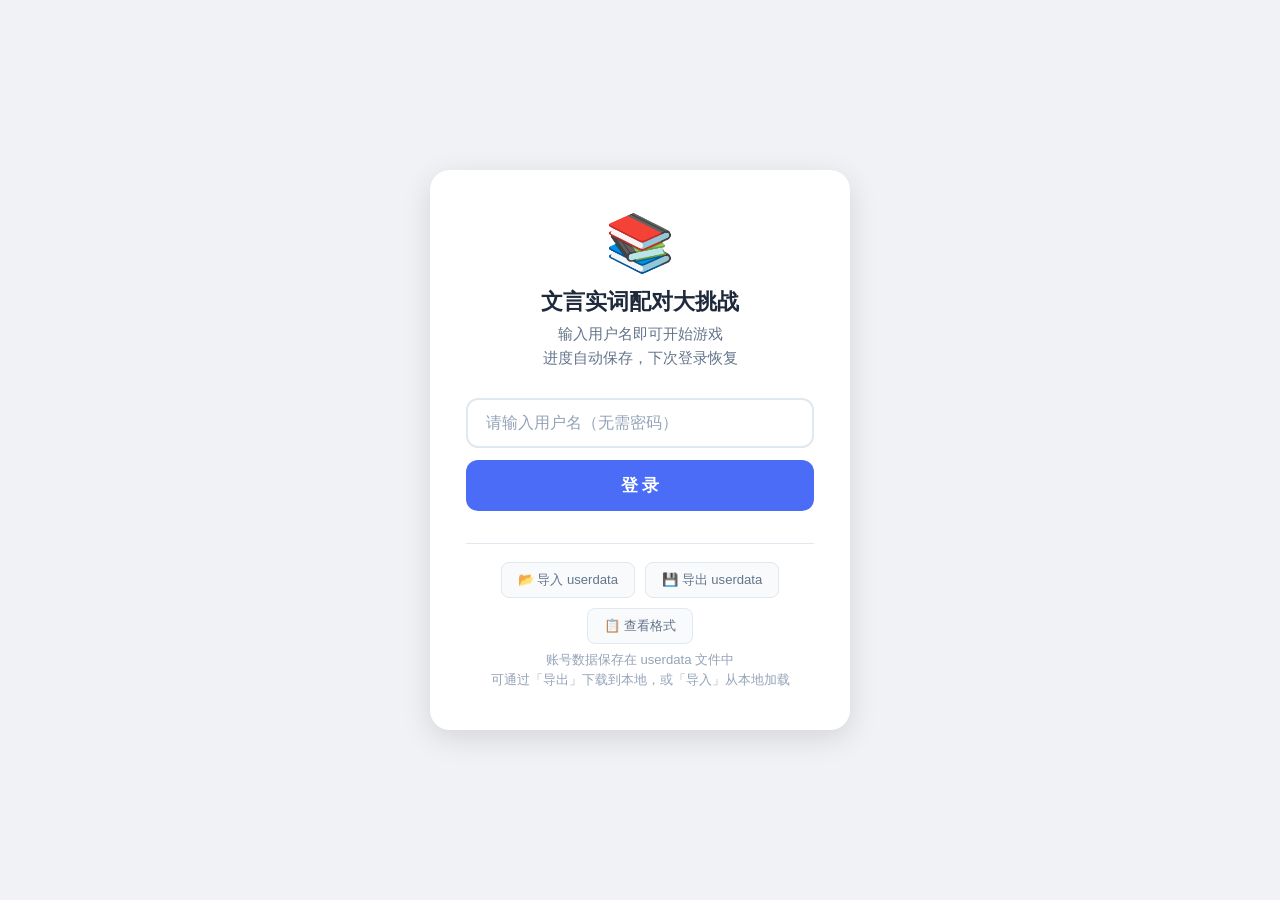
==== commit dca44638: "Add files via upload" ====
--- a/index.html
+++ b/index.html
@@ -3,693 +3,2055 @@
 <head>
 <meta charset="UTF-8">
 <meta name="viewport" content="width=device-width, initial-scale=1.0">
-<title>文言实词配对大挑战 · 300词通关</title>
+<title>文言实词配对大挑战</title>
 <style>
-  /* ===== Reset & Base ===== */
-  *, *::before, *::after { box-sizing: border-box; margin: 0; padding: 0; }
-  :root {
-    --primary: #6c5ce7;
-    --primary-light: #a29bfe;
-    --primary-dark: #4834d4;
-    --secondary: #00b894;
-    --accent: #fdcb6e;
-    --danger: #e74c3c;
-    --success: #00b894;
-    --bg: #0f0e17;
-    --bg-card: #1a1925;
-    --bg-card-hover: #232136;
-    --text: #e8e8e8;
-    --text-muted: #9b9b9b;
-    --border: #2d2b3d;
-    --shadow: 0 4px 20px rgba(0,0,0,.35);
-    --radius: 12px;
-    --transition: all .25s ease;
+  *{margin:0;padding:0;box-sizing:border-box}
+  :root{
+    --primary:#4a6cf7;--primary-light:#7b9bff;--primary-dark:#2e4cc9;
+    --success:#22c55e;--success-bg:#dcfce7;--danger:#ef4444;--danger-bg:#fee2e2;
+    --warning:#f59e0b;--bg:#f0f2f5;--card:#fff;--text:#1e293b;--text2:#64748b;
+    --border:#e2e8f0;--shadow:0 2px 12px rgba(0,0,0,.08);--shadow-lg:0 8px 30px rgba(0,0,0,.12);
+    --radius:14px;
   }
-  body {
-    font-family: -apple-system, BlinkMacSystemFont, "PingFang SC", "Microsoft YaHei", sans-serif;
-    background: var(--bg);
-    color: var(--text);
-    min-height: 100vh;
-    overflow-x: hidden;
+  body{font-family:'PingFang SC','Microsoft YaHei',sans-serif;background:var(--bg);color:var(--text);min-height:100vh;display:flex;flex-direction:column}
+
+  /* Header */
+  .header{background:linear-gradient(135deg,var(--primary),var(--primary-dark));color:#fff;padding:14px 20px;display:flex;align-items:center;justify-content:space-between;box-shadow:var(--shadow);position:sticky;top:0;z-index:100}
+  .header-left{display:flex;align-items:center;gap:12px}
+  .header h1{font-size:1.15rem;font-weight:700}
+  .btn-back{display:none;align-items:center;gap:6px;background:rgba(255,255,255,.18);color:#fff;border:none;padding:8px 16px;border-radius:10px;font-size:.9rem;cursor:pointer;transition:.2s}
+  .btn-back:hover{background:rgba(255,255,255,.3)}
+  .btn-back svg{width:16px;height:16px}
+  .header-right{display:flex;align-items:center;gap:10px}
+  .progress-badge{background:rgba(255,255,255,.18);padding:6px 14px;border-radius:20px;font-size:.85rem;font-weight:600}
+  .btn-icon{background:rgba(255,255,255,.18);border:none;color:#fff;width:38px;height:38px;border-radius:50%;display:flex;align-items:center;justify-content:center;cursor:pointer;font-size:1.1rem}
+  .btn-icon:hover{background:rgba(255,255,255,.3)}
+  .user-info{display:flex;align-items:center;gap:8px;background:rgba(255,255,255,.15);padding:6px 14px;border-radius:20px;font-size:.88rem}
+  .user-info .avatar{width:26px;height:26px;border-radius:50%;background:rgba(255,255,255,.3);display:flex;align-items:center;justify-content:center;font-size:.9rem}
+
+  /* Main */
+  .main{flex:1;padding:20px;max-width:900px;margin:0 auto;width:100%}
+
+  /* ===== 登录页 ===== */
+  .login-page{display:flex;align-items:center;justify-content:center;min-height:70vh;animation:fadeIn .4s ease}
+  .login-card{background:var(--card);border-radius:20px;padding:40px 36px;box-shadow:var(--shadow-lg);max-width:420px;width:100%;text-align:center}
+  .login-card .login-icon{font-size:3.5rem;margin-bottom:10px}
+  .login-card h2{font-size:1.4rem;margin-bottom:6px;color:var(--text)}
+  .login-card .login-sub{color:var(--text2);font-size:.92rem;margin-bottom:28px;line-height:1.6}
+  .login-input{width:100%;padding:14px 18px;border:2px solid var(--border);border-radius:12px;font-size:1rem;outline:none;transition:.25s;margin-bottom:12px;font-family:inherit}
+  .login-input:focus{border-color:var(--primary);box-shadow:0 0 0 3px rgba(74,108,247,.12)}
+  .login-input::placeholder{color:#94a3b8}
+  .btn-login{width:100%;padding:14px;border:none;border-radius:12px;font-size:1.05rem;font-weight:700;cursor:pointer;transition:.25s;margin-bottom:14px;font-family:inherit}
+  .btn-login.primary{background:var(--primary);color:#fff}
+  .btn-login.primary:hover{background:var(--primary-dark);transform:translateY(-1px);box-shadow:var(--shadow)}
+  .btn-login.primary:disabled{opacity:.5;cursor:not-allowed;transform:none}
+  .btn-login.outline{background:transparent;color:var(--primary);border:2px solid var(--primary)}
+  .btn-login.outline:hover{background:var(--primary);color:#fff}
+  .login-hint{font-size:.82rem;color:#94a3b8;margin-top:6px;line-height:1.5}
+  .login-error{background:var(--danger-bg);color:var(--danger);padding:10px 14px;border-radius:10px;font-size:.88rem;margin-bottom:14px;display:none;text-align:left}
+  .login-error.show{display:block;animation:fadeIn .3s ease}
+  .user-list-box{margin-top:16px;text-align:left;display:none}
+  .user-list-box.show{display:block;animation:fadeIn .3s ease}
+  .user-list-box .ul-title{font-size:.85rem;color:var(--text2);margin-bottom:8px;font-weight:600}
+  .user-chip{display:inline-flex;align-items:center;gap:6px;background:#f1f5f9;border:1px solid var(--border);padding:6px 14px;border-radius:20px;font-size:.88rem;cursor:pointer;margin:3px;transition:.2s}
+  .user-chip:hover{background:var(--primary);color:#fff;border-color:var(--primary)}
+  .user-chip .uc-dot{width:7px;height:7px;border-radius:50%;background:var(--success)}
+
+  /* ===== 文件操作 ===== */
+  .file-ops{margin-top:18px;padding-top:18px;border-top:1px solid var(--border);display:flex;gap:10px;justify-content:center;flex-wrap:wrap}
+  .file-ops button{font-size:.82rem;padding:8px 16px;border-radius:8px;border:1.5px solid var(--border);background:#f8fafc;color:var(--text2);cursor:pointer;transition:.2s;font-family:inherit}
+  .file-ops button:hover{border-color:var(--primary);color:var(--primary)}
+  .file-ops input[type="file"]{display:none}
+
+  /* Level grid */
+  .level-grid{display:grid;grid-template-columns:repeat(auto-fill,minmax(68px,1fr));gap:9px}
+  .level-btn{aspect-ratio:1;border:2px solid var(--border);background:var(--card);border-radius:var(--radius);display:flex;flex-direction:column;align-items:center;justify-content:center;gap:2px;cursor:pointer;transition:.25s;font-weight:700;font-size:.95rem;color:var(--text);position:relative}
+  .level-btn:hover:not(.locked):not(.completed){border-color:var(--primary);transform:translateY(-2px);box-shadow:var(--shadow)}
+  .level-btn.active{border-color:var(--primary);background:var(--primary);color:#fff}
+  .level-btn.completed{border-color:var(--success);background:var(--success-bg);color:var(--success)}
+  .level-btn.completed .star-row{color:var(--warning)}
+  .level-btn.locked{opacity:.38;cursor:not-allowed}
+  .level-num{font-size:.9rem}
+  .star-row{font-size:.65rem;letter-spacing:1px}
+
+  /* Pages */
+  .page{display:none;animation:fadeIn .3s ease}
+  .page.active{display:block}
+  @keyframes fadeIn{from{opacity:0;transform:translateY(8px)}to{opacity:1;transform:translateY(0)}}
+
+  .page-title{text-align:center;margin-bottom:4px;font-size:1.1rem;color:var(--text2)}
+  .page-subtitle{text-align:center;margin-bottom:14px;font-size:.88rem;color:var(--text2)}
+  .highlight-char{color:var(--primary);font-weight:800}
+
+  /* Cards */
+  .sentence-list,.meaning-list{display:flex;flex-direction:column;gap:10px}
+  .sentence-card{background:var(--card);border:2px solid var(--border);border-radius:var(--radius);padding:15px 17px;cursor:pointer;transition:.25s;display:flex;align-items:center;justify-content:space-between;gap:12px}
+  .sentence-card:hover:not(.done){border-color:var(--primary-light);box-shadow:var(--shadow);transform:translateX(3px)}
+  .sentence-card.active{border-color:var(--primary);background:linear-gradient(135deg,#eef2ff,#e8f0fe);box-shadow:var(--shadow)}
+  .sentence-card.done{opacity:.4;border-color:#cbd5e1;cursor:default}
+  .sentence-card .sent-text{font-size:1rem;line-height:1.75;flex:1}
+  .sent-status{font-size:1.2rem;min-width:26px;text-align:center}
+  .sent-status.correct{color:var(--success)}
+  .sent-status.wrong{color:var(--danger)}
+
+  .meaning-card{background:var(--card);border:2px solid var(--border);border-radius:var(--radius);padding:15px 17px;cursor:pointer;transition:.25s;font-size:1rem;text-align:center}
+  .meaning-card:hover{border-color:var(--primary-light);box-shadow:var(--shadow);transform:translateY(-2px)}
+  .meaning-card.correct{border-color:var(--success);background:var(--success-bg);color:var(--success);font-weight:700;animation:pop .35s ease}
+  .meaning-card.wrong{border-color:var(--danger);background:var(--danger-bg);color:var(--danger);animation:shake .4s ease}
+  .meaning-card.disabled{opacity:.3;cursor:default;pointer-events:none}
+  @keyframes pop{0%{transform:scale(1)}50%{transform:scale(1.06)}100%{transform:scale(1)}}
+  @keyframes shake{0%,100%{transform:translateX(0)}25%{transform:translateX(-6px)}75%{transform:translateX(6px)}}
+
+  /* Banner */
+  .result-banner{text-align:center;padding:14px 18px;border-radius:var(--radius);margin:14px 0;font-size:.98rem;font-weight:600;display:none}
+  .result-banner.show{display:block;animation:fadeIn .4s ease}
+  .result-banner.success{background:var(--success-bg);color:var(--success);border:2px solid var(--success)}
+  .result-banner.error{background:var(--danger-bg);color:var(--danger);border:2px solid var(--danger)}
+
+  /* Buttons */
+  .btn-primary{display:inline-flex;align-items:center;gap:8px;background:var(--primary);color:#fff;border:none;padding:12px 28px;border-radius:10px;font-size:1rem;font-weight:600;cursor:pointer;transition:.2s}
+  .btn-primary:hover{background:var(--primary-dark);transform:translateY(-1px);box-shadow:var(--shadow)}
+  .btn-outline{background:transparent;color:var(--primary);border:2px solid var(--primary);padding:10px 22px;border-radius:10px;font-size:.95rem;font-weight:600;cursor:pointer;transition:.2s}
+  .btn-outline:hover{background:var(--primary);color:#fff}
+  .btn-center{text-align:center;margin:18px 0}
+
+  /* Progress */
+  .progress-wrap{margin:12px 0 6px}
+  .progress-info{display:flex;justify-content:space-between;font-size:.85rem;color:var(--text2);margin-bottom:5px}
+  .progress-bar-bg{height:8px;background:#e2e8f0;border-radius:4px;overflow:hidden}
+  .progress-bar-fill{height:100%;background:linear-gradient(90deg,var(--primary),var(--primary-light));border-radius:4px;transition:.4s}
+
+  /* Modal */
+  .modal-overlay{display:none;position:fixed;inset:0;background:rgba(0,0,0,.5);z-index:200;align-items:center;justify-content:center}
+  .modal-overlay.show{display:flex;animation:fadeIn .3s ease}
+  .modal{background:var(--card);border-radius:20px;padding:34px 28px;text-align:center;max-width:370px;width:90%;box-shadow:var(--shadow-lg);animation:pop .35s ease}
+  .modal .modal-icon{font-size:3rem;margin-bottom:8px}
+  .modal h2{font-size:1.25rem;margin-bottom:6px}
+  .modal p{color:var(--text2);margin-bottom:16px;font-size:.93rem}
+  .modal .stars{font-size:2rem;color:var(--warning);letter-spacing:4px;margin-bottom:16px}
+  .modal .btn-primary{width:100%;justify-content:center}
+
+  /* Confetti */
+  .confetti{position:fixed;width:10px;height:10px;z-index:300;pointer-events:none;border-radius:2px;animation:confetti-fall linear forwards}
+  @keyframes confetti-fall{0%{transform:translateY(-20px) rotate(0);opacity:1}100%{transform:translateY(100vh) rotate(720deg);opacity:0}}
+
+  .footer{text-align:center;padding:14px;font-size:.78rem;color:#94a3b8}
+
+  @media(max-width:600px){
+    .header h1{font-size:1rem}
+    .main{padding:14px}
+    .sentence-card,.meaning-card{padding:12px 14px;font-size:.93rem}
+    .login-card{padding:28px 22px}
   }
-
-  /* ===== Background Animation ===== */
-  .bg-particles {
-    position: fixed; inset: 0; z-index: -1; overflow: hidden; pointer-events: none;
-  }
-  .bg-particles::before, .bg-particles::after {
-    content: ''; position: absolute; border-radius: 50%; filter: blur(60px); opacity: .25;
-  }
-  .bg-particles::before {
-    width: 500px; height: 500px; background: var(--primary); top: -100px; left: -100px;
-    animation: float 20s ease-in-out infinite;
-  }
-  .bg-particles::after {
-    width: 400px; height: 400px; background: var(--secondary); bottom: -80px; right: -80px;
-    animation: float 25s ease-in-out infinite reverse;
-  }
-  @keyframes float {
-    0%,100% { transform: translate(0,0) scale(1); }
-    50% { transform: translate(100px,80px) scale(1.2); }
-  }
-
-  /* ===== Layout ===== */
-  .container { max-width: 960px; margin: 0 auto; padding: 20px 16px; }
-
-  /* ===== Header ===== */
-  .header {
-    text-align: center; margin-bottom: 24px;
-  }
-  .header h1 {
-    font-size: 28px; font-weight: 800;
-    background: linear-gradient(135deg, var(--primary-light), var(--accent));
-    -webkit-background-clip: text; -webkit-text-fill-color: transparent;
-    background-clip: text;
-    margin-bottom: 8px;
-  }
-  .header p { color: var(--text-muted); font-size: 14px; }
-
-  /* ===== Level Select Screen ===== */
-  .level-grid {
-    display: grid; grid-template-columns: repeat(auto-fill, minmax(72px, 1fr));
-    gap: 10px; margin-top: 20px;
-  }
-  .level-btn {
-    aspect-ratio: 1; border: 2px solid var(--border); border-radius: var(--radius);
-    background: var(--bg-card); color: var(--text); font-size: 16px; font-weight: 700;
-    cursor: pointer; transition: var(--transition); display: flex; align-items: center;
-    justify-content: center; flex-direction: column; gap: 2px;
-  }
-  .level-btn:hover:not(.locked) {
-    border-color: var(--primary); background: var(--bg-card-hover);
-    transform: translateY(-2px); box-shadow: var(--shadow);
-  }
-  .level-btn.completed {
-    border-color: var(--success); background: rgba(0,184,148,.12); color: var(--success);
-  }
-  .level-btn.completed::after {
-    content: '✓'; font-size: 12px; color: var(--success);
-  }
-  .level-btn.locked {
-    opacity: .4; cursor: not-allowed;
-  }
-  .level-btn.current {
-    border-color: var(--accent); box-shadow: 0 0 15px rgba(253,203,110,.3);
-    animation: pulse 2s ease-in-out infinite;
-  }
-  @keyframes pulse {
-    0%,100% { box-shadow: 0 0 15px rgba(253,203,110,.3); }
-    50% { box-shadow: 0 0 25px rgba(253,203,110,.6); }
-  }
-
-  /* ===== Progress Bar ===== */
-  .progress-section { margin: 20px 0; }
-  .progress-bar-bg {
-    width: 100%; height: 8px; background: var(--border); border-radius: 4px; overflow: hidden;
-  }
-  .progress-bar-fill {
-    height: 100%; background: linear-gradient(90deg, var(--primary), var(--secondary));
-    border-radius: 4px; transition: width .5s ease;
-  }
-  .progress-text {
-    display: flex; justify-content: space-between; margin-top: 6px;
-    font-size: 13px; color: var(--text-muted);
-  }
-
-  /* ===== Game Screen ===== */
-  .game-screen { display: none; }
-  .game-header {
-    display: flex; align-items: center; justify-content: space-between;
-    margin-bottom: 20px; flex-wrap: wrap; gap: 10px;
-  }
-  .game-header-left { display: flex; align-items: center; gap: 12px; }
-  .back-btn {
-    background: var(--bg-card); border: 1px solid var(--border); color: var(--text);
-    width: 40px; height: 40px; border-radius: 50%; cursor: pointer; font-size: 18px;
-    display: flex; align-items: center; justify-content: center; transition: var(--transition);
-  }
-  .back-btn:hover { background: var(--bg-card-hover); border-color: var(--primary); }
-  .level-title { font-size: 18px; font-weight: 700; }
-  .level-chars { font-size: 13px; color: var(--text-muted); }
-  .game-stats { display: flex; gap: 16px; font-size: 14px; }
-  .stat-item { display: flex; align-items: center; gap: 4px; }
-  .stat-value { font-weight: 700; }
-  .stat-value.correct { color: var(--success); }
-  .stat-value.wrong { color: var(--danger); }
-
-  /* ===== Match Area ===== */
-  .match-container {
-    display: grid; grid-template-columns: 1fr 60px 1fr; gap: 12px; align-items: start;
-  }
-  @media (max-width: 680px) {
-    .match-container { grid-template-columns: 1fr; }
-    .match-arrow { display: none; }
-  }
-  .match-column-title {
-    text-align: center; font-size: 13px; color: var(--text-muted);
-    margin-bottom: 8px; font-weight: 600; letter-spacing: 2px;
-  }
-  .match-list { display: flex; flex-direction: column; gap: 8px; }
-  .match-item {
-    background: var(--bg-card); border: 2px solid var(--border); border-radius: var(--radius);
-    padding: 12px 14px; cursor: pointer; transition: var(--transition);
-    font-size: 14px; line-height: 1.5; user-select: none;
-    position: relative; overflow: hidden;
-  }
-  .match-item:hover:not(.matched):not(.wrong) {
-    border-color: var(--primary-light); background: var(--bg-card-hover);
-    transform: translateX(2px);
-  }
-  .match-item.selected {
-    border-color: var(--accent); background: rgba(253,203,110,.1);
-    box-shadow: 0 0 12px rgba(253,203,110,.2);
-  }
-  .match-item.matched {
-    border-color: var(--success); background: rgba(0,184,148,.1);
-    cursor: default; opacity: .85;
-  }
-  .match-item.matched::after {
-    content: '✓'; position: absolute; top: 8px; right: 10px;
-    color: var(--success); font-weight: 900; font-size: 16px;
-  }
-  .match-item.wrong {
-    border-color: var(--danger); background: rgba(231,76,60,.1);
-    animation: shake .4s ease;
-  }
-  @keyframes shake {
-    0%,100% { transform: translateX(0); }
-    25% { transform: translateX(-6px); }
-    75% { transform: translateX(6px); }
-  }
-  .match-item .highlight {
-    color: var(--accent); font-weight: 700; font-size: 15px;
-  }
-  .match-item .sentence { margin-top: 2px; }
-  .match-arrow {
-    display: flex; align-items: center; justify-content: center;
-    font-size: 24px; color: var(--primary-light); padding-top: 40px;
-    animation: arrowPulse 1.5s ease-in-out infinite;
-  }
-  @keyframes arrowPulse {
-    0%,100% { opacity: .4; transform: scale(1); }
-    50% { opacity: 1; transform: scale(1.2); }
-  }
-
-  /* ===== Feedback Toast ===== */
-  .toast {
-    position: fixed; top: 20px; left: 50%; transform: translateX(-50%) translateY(-80px);
-    padding: 12px 28px; border-radius: 30px; font-size: 15px; font-weight: 600;
-    z-index: 100; transition: transform .4s ease, opacity .4s ease; opacity: 0;
-    pointer-events: none;
-  }
-  .toast.show { transform: translateX(-50%) translateY(0); opacity: 1; }
-  .toast.success { background: var(--success); color: #fff; }
-  .toast.error { background: var(--danger); color: #fff; }
-
-  /* ===== Modal ===== */
-  .modal-overlay {
-    display: none; position: fixed; inset: 0; background: rgba(0,0,0,.7);
-    z-index: 200; align-items: center; justify-content: center;
-    backdrop-filter: blur(4px);
-  }
-  .modal-overlay.show { display: flex; }
-  .modal {
-    background: var(--bg-card); border: 1px solid var(--border); border-radius: 16px;
-    padding: 36px 32px; text-align: center; max-width: 420px; width: 90%;
-    box-shadow: 0 20px 60px rgba(0,0,0,.5); animation: modalIn .35s ease;
-  }
-  @keyframes modalIn {
-    from { transform: scale(.85); opacity: 0; }
-    to { transform: scale(1); opacity: 1; }
-  }
-  .modal-icon { font-size: 52px; margin-bottom: 12px; }
-  .modal h2 { font-size: 22px; margin-bottom: 8px; }
-  .modal p { color: var(--text-muted); margin-bottom: 20px; font-size: 14px; }
-  .modal-stars { font-size: 36px; margin-bottom: 16px; letter-spacing: 4px; }
-  .modal-btn {
-    background: linear-gradient(135deg, var(--primary), var(--primary-dark));
-    color: #fff; border: none; padding: 12px 32px; border-radius: 30px;
-    font-size: 15px; font-weight: 700; cursor: pointer; transition: var(--transition);
-    margin: 4px;
-  }
-  .modal-btn:hover { transform: translateY(-2px); box-shadow: 0 6px 20px rgba(108,92,231,.4); }
-  .modal-btn.secondary {
-    background: var(--bg-card-hover); border: 1px solid var(--border); color: var(--text);
-  }
-
-  /* ===== Confetti ===== */
-  .confetti {
-    position: fixed; width: 10px; height: 10px; z-index: 300; pointer-events: none;
-    animation: confettiFall linear forwards;
-  }
-  @keyframes confettiFall {
-    0% { transform: translateY(-10vh) rotate(0deg); opacity: 1; }
-    100% { transform: translateY(110vh) rotate(720deg); opacity: 0; }
-  }
-
-  /* ===== Utility ===== */
-  .hidden { display: none !important; }
-  .fade-in { animation: fadeIn .3s ease; }
-  @keyframes fadeIn { from { opacity: 0; transform: translateY(10px); } to { opacity: 1; transform: translateY(0); } }
-
-  /* ===== Start Screen ===== */
-  .start-screen { text-align: center; padding: 40px 20px; }
-  .start-screen .big-icon { font-size: 72px; margin-bottom: 16px; }
-  .start-screen h2 { font-size: 24px; margin-bottom: 12px; }
-  .start-screen p { color: var(--text-muted); margin-bottom: 24px; max-width: 480px; margin-inline: auto; line-height: 1.7; }
-  .start-btn {
-    background: linear-gradient(135deg, var(--primary), var(--primary-dark));
-    color: #fff; border: none; padding: 14px 48px; border-radius: 30px;
-    font-size: 17px; font-weight: 800; cursor: pointer; transition: var(--transition);
-  }
-  .start-btn:hover { transform: translateY(-3px); box-shadow: 0 8px 25px rgba(108,92,231,.5); }
-
-  .reset-btn {
-    background: none; border: 1px solid var(--border); color: var(--text-muted);
-    padding: 8px 16px; border-radius: 20px; font-size: 13px; cursor: pointer;
-    margin-top: 16px; transition: var(--transition);
-  }
-  .reset-btn:hover { border-color: var(--danger); color: var(--danger); }
 </style>
 </head>
 <body>
 
-<div class="bg-particles"></div>
-
-<div class="container" id="app">
-  <!-- Dynamic content rendered here -->
-</div>
-
-<!-- Toast -->
-<div class="toast" id="toast"></div>
-
-<!-- Modal -->
-<div class="modal-overlay" id="modal">
-  <div class="modal">
-    <div class="modal-icon" id="modalIcon">🎉</div>
-    <h2 id="modalTitle">关卡完成！</h2>
-    <div class="modal-stars" id="modalStars">⭐⭐⭐</div>
-    <p id="modalDesc">太棒了！你已成功配对所有词语！</p>
-    <div>
-      <button class="modal-btn" id="modalBtn1">下一关</button>
-      <button class="modal-btn secondary" id="modalBtn2">返回选关</button>
+<!-- ===== 登录页 ===== -->
+<div class="main login-page" id="loginPage">
+  <div class="login-card">
+    <div class="login-icon">📚</div>
+    <h2>文言实词配对大挑战</h2>
+    <p class="login-sub">输入用户名即可开始游戏<br>进度自动保存，下次登录恢复</p>
+    <div class="login-error" id="loginError"></div>
+    <input class="login-input" id="usernameInput" placeholder="请输入用户名（无需密码）" maxlength="20" autocomplete="off">
+    <button class="btn-login primary" id="btnLogin" onclick="doLogin()">登 录</button>
+    <div class="user-list-box" id="userListBox">
+      <div class="ul-title">已有账号（点击快速登录）：</div>
+      <div id="userChipList"></div>
     </div>
+    <div class="file-ops">
+      <button onclick="document.getElementById('fileImport').click()">📂 导入 userdata</button>
+      <input type="file" id="fileImport" accept=".txt,*" onchange="importUserData(event)">
+      <button onclick="exportUserData()">💾 导出 userdata</button>
+      <button onclick="showFileFormat()">📋 查看格式</button>
+    </div>
+    <p class="login-hint" id="loginHint">账号数据保存在 userdata 文件中<br>可通过「导出」下载到本地，或「导入」从本地加载</p>
   </div>
 </div>
 
+<!-- ===== 游戏主界面（登录后显示） ===== -->
+<div class="header" id="gameHeader" style="display:none">
+  <div class="header-left">
+    <button class="btn-back" id="btnBack" onclick="goBack()">
+      <svg viewBox="0 0 24 24" fill="none" stroke="currentColor" stroke-width="2.5"><path d="M15 18l-6-6 6-6"/></svg> 返回
+    </button>
+    <h1 id="headerTitle">📚 文言实词配对</h1>
+  </div>
+  <div class="header-right">
+    <span class="progress-badge" id="progressBadge">0/65</span>
+    <div class="user-info" id="userInfo">
+      <span class="avatar" id="userAvatar">👤</span>
+      <span id="userNameLabel"></span>
+      <button class="btn-icon" onclick="doLogout()" title="退出登录" style="margin-left:4px;width:30px;height:30px;font-size:.9rem">🚪</button>
+    </div>
+    <button class="btn-icon" onclick="resetProgress()" title="重置进度">🔄</button>
+  </div>
+</div>
+
+<div class="main" id="gameMain" style="display:none">
+
+  <!-- Page: Level Select -->
+  <div class="page active" id="pageLevels">
+    <div style="text-align:center;margin-bottom:16px">
+      <h2 style="font-size:1.18rem;margin-bottom:3px">选择关卡</h2>
+      <p style="color:var(--text2);font-size:.88rem">共65关 · 300个文言实词 · 全部打乱挑战</p>
+    </div>
+    <div class="progress-wrap">
+      <div class="progress-info"><span>总进度</span><span id="totalProgressText">0%</span></div>
+      <div class="progress-bar-bg"><div class="progress-bar-fill" id="totalProgressBar" style="width:0%"></div></div>
+    </div>
+    <div class="level-grid" id="levelGrid"></div>
+    <div class="footer">当前用户：<span id="footerUser"></span> · 数据保存在 userdata</div>
+  </div>
+
+  <!-- Page: Sentence Select -->
+  <div class="page" id="pageSentences">
+    <div class="page-title" id="sentPageTitle"></div>
+    <div class="page-subtitle">点击句子 → 选择对应词义</div>
+    <div class="progress-wrap">
+      <div class="progress-info"><span id="sentProgressText"></span><span id="wrongCountText"></span></div>
+      <div class="progress-bar-bg"><div class="progress-bar-fill" id="sentProgressBar" style="width:0%"></div></div>
+    </div>
+    <div class="result-banner" id="resultBanner"></div>
+    <div class="sentence-list" id="sentenceList"></div>
+    <div class="btn-center"><button class="btn-outline" onclick="goBack()">← 返回关卡</button></div>
+  </div>
+
+  <!-- Page: Meaning Select -->
+  <div class="page" id="pageMeanings">
+    <div class="page-title" id="meanPageTitle"></div>
+    <div class="page-subtitle">为下方句子选择正确词义</div>
+    <div style="background:var(--card);border:2px solid var(--primary-light);border-radius:var(--radius);padding:16px 18px;margin-bottom:14px;text-align:center;font-size:1.05rem;line-height:1.8" id="currentSentenceBox"></div>
+    <div class="result-banner" id="meaningResultBanner"></div>
+    <div class="meaning-list" id="meaningList"></div>
+    <div class="btn-center"><button class="btn-outline" id="backToSentBtn" onclick="backFromMeaning()">← 返回句子列表</button></div>
+  </div>
+</div>
+
+<!-- 格式说明弹窗 -->
+<div class="modal-overlay" id="formatModal">
+  <div class="modal" style="max-width:480px;text-align:left">
+    <div class="modal-icon">📋</div>
+    <h2>userdata 文件格式</h2>
+    <p style="text-align:left;line-height:1.8;font-size:.88rem">
+      文件名为 <b>userdata</b>（无后缀），每行一个用户：<br><br>
+      <code style="background:#f1f5f9;padding:2px 6px;border-radius:4px">用户名1=JSON进度数据</code><br><br>
+      <code style="background:#f1f5f9;padding:2px 6px;border-radius:4px">用户名2=JSON进度数据</code><br><br>
+      进度数据包含每个关卡的通关星数和错误次数。<br>
+      导出时会自动生成此格式文件，导入时自动解析。
+    </p>
+    <button class="btn-primary" onclick="document.getElementById('formatModal').classList.remove('show')">我知道了</button>
+  </div>
+</div>
+
+<div class="modal-overlay" id="completeModal">
+  <div class="modal">
+    <div class="modal-icon">🎉</div>
+    <h2 id="modalTitle">关卡完成！</h2>
+    <div class="stars" id="modalStars">⭐⭐⭐</div>
+    <p id="modalDesc"></p>
+    <button class="btn-primary" onclick="closeModal()">继续 →</button>
+  </div>
+</div>
+
 <script>
-// ====== GAME DATA ======
-const GAME_DATA = [{"level": 1, "character": "哀、爱、安、按、案、拔", "sentences": [["秦不哀吾丧而伐吾同姓", "悲哀·哀悼"], ["秦人不暇自哀而后人哀之", "慨叹"], ["君将哀而生之乎", "同情·怜悯"], ["僵卧孤村不自哀，尚思为国戍轮台", "悲伤"], ["其间旦暮闻何物，杜鹃啼血猿哀鸣", "声音凄清尖利"], ["此四君者，皆明智而忠信，宽厚而爱人", "给人好处·恩惠"], ["秦爱纷奢，人亦念其家", "喜欢·爱好"], ["向使三国各爱其地", "爱惜·顾惜"], ["不爱珍器重宝肥饶之地", "舍不得·吝惜"], ["爱其子，择师而教之", "关心·爱护"], ["思国之安者，必积其德义", "安稳·安全"], ["倚南窗以寄傲，审容膝之易安", "安定·安逸"], ["固一世之雄也，而今安在哉", "怎么·哪里"], ["时时为安慰，久久莫相忘", "抚慰·安抚"], ["项王按剑而跽", "握"], ["朱门沉沉按歌舞，厩马肥死弓断弦", "打拍子"], ["无丝竹之乱耳，无案牍之劳形", "文书·案卷"], ["召有司案图", "通\"按\"，考察"], ["每移案，顾视无可置者", "几案"], ["过蒙拔擢，宠命优渥", "提升·提拔"], ["天姥连天向天横，势拔五岳掩赤城", "越出·突出"], ["其后秦伐赵，拔石城", "攻克·攻取"], ["项庄拔剑起舞，项伯亦拔剑起舞", "拔出·抽出"]]}, {"level": 2, "character": "白、败、悲、拜、报", "sentences": [["阿母白媒人", "表明·陈述"], ["濯长江之清流，揖西山之白云", "白色"], ["粉骨碎身浑不怕，要留清白在人间", "纯洁"], ["于是从散约败，争割地而赂秦", "毁坏·背弃"], ["赵尝五战于秦，二败而三胜", "打败仗"], ["然而成败异变，功业相反也", "失败"], ["败秦师于殽", "打败·战胜"], ["于败堵丛草处，探石发穴", "断·破烂的"], ["不以物喜，不以己悲", "悲哀·伤心"], ["使来者读之，悲余志焉", "同情·哀怜"], ["又以悲夫古书之不存", "感叹·叹惜"], ["拜臣郎中", "授给官职"], ["谨拜表以闻", "上·奉"], ["于是辞相印不拜", "就任"], ["拜送书于庭", "表示恭敬的礼节"], ["三年将拜君赐", "拜谢"], ["府吏还家去，上堂拜阿母", "拜访·拜见"], ["求人可使报秦者", "报告·告知"], ["胡人不敢南下而牧马，士不敢弯弓而报怨", "报复"], ["吾今且报府", "通\"赴\"，急忙"], ["非臣陨首所能上报", "报答"]]}, {"level": 3, "character": "暴、备、被、倍、北、彼", "sentences": [["我有亲父兄，性行暴如雷", "暴躁·急躁"], ["屠暴起，以刀劈狼首，又数刀毙之", "猛然·突然"], ["虽有槁暴，不复挺者", "通\"曝\"，晒"], ["伐无道，诛暴秦", "凶恶·残暴"], ["备他盗之出入与非常也", "防备·戒备"], ["前人之述备矣", "周到·齐全"], ["积善成德，而神明自得，圣心备焉", "具备·完备"], ["郑有备矣，不可冀也", "准备·预备"], ["闻妻言，如被冰雪", "遭受·蒙受"], ["外人颇有公孙布被之讥", "被子，引申为\"覆盖\""], ["信而见疑，忠而被谤，能无怨乎", "表示被动"], ["将军身被坚执锐", "通\"披\"，披着"], ["被发行吟泽畔，颜色憔悴", "通\"披\"，散开"], ["愿伯具言臣之不敢倍德也", "通\"背\"，背叛"], ["尝以十倍之地，百万之师", "一倍·加倍"], ["每逢佳节倍思亲", "更·更加"], ["时北兵已追修门外", "指元兵"], ["追亡逐北", "战败而逃跑的军队"], ["彼与彼年相若也，道相似也", "他·他们"], ["彼竭我盈，故克之", "对方·别人"], ["彼童子之师", "那些"]]}, {"level": 4, "character": "背、奔、本、逼、毕", "sentences": [["左手扶鲁直背", "脊背"], ["其船背稍夷", "事物的背面"], ["言沛公不敢背项王也", "违反·违背"], ["生孩六月，慈父见背", "死亡的委婉说法"], ["背井离乡，卧雪眠霜", "离开"], ["草履，背筐", "背负·用脊背驮"], ["乃瞻衡宇，载欣载奔", "跑"], ["急湍甚箭，猛浪若奔", "快跑的马"], ["文君夜亡奔相如", "私奔"], ["杞子奔齐", "战败逃跑·逃亡"], ["得间奔真州", "直往·投向"], ["臣闻求木之长者必固其根本", "草木的根或茎干"], ["有本者如是", "根源·来源"], ["抑本其成败之迹", "推究·推原"], ["本图宦达，不矜名节", "本来·原来"], ["已后典籍皆为板本", "版本·书册"], ["今其本而趋末", "基础·根本"], ["若止印三二本，未为简易", "量词·书册的计量单位"], ["是无难，别具本章", "给皇帝的奏章"], ["且事本末未易明也", "树木的根"], ["鸡健进，逐逼之，虫已在爪下矣", "接近·迫近"], ["必虑人逼取", "催逼"], ["郡县逼迫，催臣上道", "强迫·逼迫"], ["与村东大佛阁逼似", "极·非常"], ["六王毕，四海一", "完毕·结束"], ["群贤毕至，少长咸集", "尽·都·全部"]]}, {"level": 5, "character": "辟、蔽、便、遍、表、并", "sentences": [["前辟四窗", "开启·开辟"], ["辟不当道者，皆不及往", "同\"僻\"，偏僻"], ["唇吻翕辟，不知何词", "开·打开"], ["文王所辟风雨也", "同\"避\"，躲避·避免"], ["虑壅蔽，则思虚心以纳下", "蔽塞·蒙蔽"], ["诗三百，一言以蔽之", "概括"], ["舳舻千里，旌旗蔽空", "覆盖·遮挡·遮蔽"], ["林尽水源，便得一山", "就·即"], ["因利乘便，宰割天下", "有利的机会"], ["便言多令才", "能说会道"], ["一切异状遍试之", "全"], ["因得遍观全书", "广泛地"], ["吾于书读不过三遍", "量词·次·回"], ["山河表里潼关路", "外，与\"里\"相对"], ["臣具以表闻，辞不就职", "臣下给皇帝的奏章"], ["鄙陋没世而文采不表于后也", "表明·表白"], ["刻石表功兮炜煌煌", "表彰"], ["对联、提名并篆文", "连词·连·连同"], ["并吞八荒之心", "合并·吞并"], ["山东豪俊遂并起而亡秦族矣", "一并·一起"], ["而两狼之并驱如故", "相挨·并列"]]}, {"level": 6, "character": "伯、薄、泊、博、步、裁", "sentences": [["及二州牧伯，所见明知", "古代管领一方的长官"], ["千载谁堪伯仲间", "长兄·哥哥"], ["既无叔伯，终鲜兄弟", "父亲的哥哥·伯父"], ["秦伯素服郊外", "古代五等爵位的第三等"], ["薄如钱唇", "薄，与厚相对"], ["不终岁，薄产累尽", "微薄·少"], ["贵贱情何薄", "浅薄·不厚道"], ["不宜妄自菲薄", "轻视·看不起"], ["日薄西山，气息奄奄", "迫近"], ["死林薄兮", "草木丛生的地方"], ["士大夫终不肯以小舟夜泊绝壁之下", "停船"], ["非淡泊无以明志", "不为名利所动摇"], ["不如登高之博见也", "宽广·广博"], ["君子博学而日参省乎己", "渊博"], ["不如拼博一笑", "取得·换得"], ["四人持剑盾步走", "行走"], ["不积跬步，无以至千里", "两足各跨一次"], ["纤纤作细步", "脚步·步伐"], ["十四能裁衣", "裁衣服"], ["手裁举，则又超忽而跃", "通\"才\"，刚刚"]]}, {"level": 7, "character": "苍、操、草、策、曾、差、尝、超", "sentences": [["郁乎苍苍", "深蓝色或深绿色"], ["满面尘灰烟火色，两鬓苍苍十指黑", "灰白色"], ["大王来何操", "拿"], ["邑有成名者，操童子业", "从事"], ["操千曲而后晓声", "操练"], ["所操之术多异故也", "持"], ["屈平属草稿未定", "草稿·初稿"], ["元嘉草草，封狼居胥", "轻率"], ["振长策而御宇内", "马鞭子"], ["策扶老以流憩，时矫首而遐观", "拄着"], ["蒙故业，因遗策", "政策"], ["则天地曾不能以一瞬", "竟·竟然·连…都"], ["以君之力，曾不能损魁父之丘", "尚·还"], ["臣侍汤药，未曾废离", "曾经"], ["差之毫厘，谬以千里", "弄错·相差"], ["差强人意", "略微·比较"], ["瓦缝参差，多于周身之帛缕", "参差不齐"], ["家有老妪，尝居于此", "曾经"], ["技经肯綮之未尝", "经历·遇到"], ["我虽不敏，请尝试之", "尝试"], ["挟太山以超北海", "越过·跳过"], ["手裁举，则又超忽而跃", "远"]]}, {"level": 8, "character": "长、称、出、诚、驰、朝", "sentences": [["东曦既驾，僵卧长愁", "永远·长久地"], ["一技之长", "长处·优点"], ["臣闻求木之长者，必固其根本", "生长"], ["孰与君少长", "年纪大"], ["幸蒙大恩，赐号称王", "称为"], ["上称帝喾，下道齐桓", "称述·称说"], ["称心快意，几家能彀", "适合·符合"], ["皆好辞而以赋见称", "称道·称赞"], ["昔作女儿时，生小出野里", "成长·生长"], ["因出己虫，纳比笼中", "拿出"], ["山高月小，水落石出", "出现·显露"], ["古之圣人，其出人也远矣", "超出·超过"], ["予出官二年，恬然自安", "出任·调离京城"], ["定要感的六出冰花滚似绵", "雪花的形状"], ["臣诚知不如徐公美", "实在·确实"], ["诚能见可欲则思知足以自戒", "果真·如果真的"], ["愿陛下矜愍愚诚", "真心实意"], ["项伯乃夜驰之沛公军", "奔跑"], ["齐师败绩。公将驰之", "驱车追逐"], ["年与时驰，意与日去", "迅速消逝"], ["逮奉圣朝", "朝代"], ["朝歌夜弦，为秦宫人", "早晨"], ["强国请服，弱国入朝", "朝见·朝拜"]]}, {"level": 9, "character": "彻、陈、朝、乘", "sentences": [["日光下彻，影布石上", "透过·穿过"], ["汝心之固，固不可彻", "贯通·通达"], ["自经丧乱少睡眠，长夜沾湿何由彻", "彻晓·到天明"], ["彻其环瑱，至老不嫁，以养父母", "通\"撤\"，撤去"], ["信臣精卒陈利兵而谁何", "陈列"], ["恐惧不敢自陈", "陈述"], ["陈力就列，不能者止", "施展"], ["俯仰之间，已为陈迹", "旧的·过去的"], ["前未至匈奴陈二里所", "通\"阵\"，阵地"], ["朝晖夕阴，气象万千", "早晨"], ["于是入朝见威王", "朝廷"], ["两朝开济老臣心", "朝代"], ["相如每朝时，常称病", "朝见"], ["燕、赵、韩、魏，皆朝于齐", "朝拜·臣服"], ["念高危则思谦冲而自牧", "谦虚·平和"], ["韩、魏塞秦之冲，而蔽山东之诸侯", "交通要塞"]]}, {"level": 10, "character": "称、诚、乘、驰", "sentences": [["称彼兕觥", "举起"], ["先帝称之曰能", "称颂·称赞"], ["乃诈称公子扶苏、项燕", "称作·号称"], ["相如每朝时，常称病", "声言·声称"], ["上称帝喾，下道齐桓，中述汤武", "称述·述说"], ["骈死于槽枥之间，不以千里称也", "显扬·扬名"], ["令作诗，不能称前时之闻", "相称·相当"], ["竭诚则吴越为一体", "真诚·诚心"], ["臣诚恐见欺于王而负赵", "确实·实在"], ["王笑曰：\"是诚何心哉？\"", "究竟·到底"], ["诚如是，则霸业可成", "果真·如果"], ["乘彼垝垣，以望复关", "登·升"], ["独与迈乘小舟至绝壁下", "乘坐"], ["因利乘便", "趁着·凭借·利用"], ["兵旱相乘，天下大屈", "交加"], ["自京师乘风雪，历齐河、长清", "冒着"], ["楚兵不利，淮阴侯复乘之", "追逐"], ["超乘者三百乘", "兵车·辆"], ["以乘韦先，牛十二犒师", "四的代称"], ["卫律惊，自抱持武，驰召医", "使劲赶马"], ["齐师败绩，公将驰之", "驱马追逐"], ["年与时驰，意与日去，遂成枯落", "奔走·奔跑"], ["然其名声驰于后世", "传播·传扬"], ["身在边隅，情驰魏阙", "向往"]]}, {"level": 11, "character": "出、殆、冲、怠", "sentences": [["范增起，出召项庄", "出去"], ["余人各复延至其家，皆出酒食", "拿出"], ["每一令出，平伐其功", "发出"], ["予独爱莲之出淤泥而不染", "生长于"], ["蜀山兀，阿房出", "出现·显现"], ["古之圣人也，其出人也远矣", "超出·超过"], ["必以长安君为质，兵乃出", "出征·出发"], ["寡君闻吾子将步师出于敝邑", "经过"], ["予出官二年，恬然自安", "调出京城任职"], ["入则无法家拂士，出则无敌国外患", "表示国外或家外"], ["殚其地之出，竭其庐之入", "出产的物品"], ["知彼知己，百战不殆", "危险"], ["得不焚，殆有神护者", "大概·恐怕"], ["且燕、赵处秦革灭殆尽之际", "几乎·差不多"], ["学而不思则罔，思而不学则殆", "疑惑不解"], ["陈留，天下之冲，四通五达之郊也", "交通要道"], ["稍近，益狎，荡倚冲冒", "碰撞·触犯"], ["原其理，当是为谷中大水冲激", "冲击"], ["怒发上冲冠", "顶起"], ["有一蛇，虎色，首冲南方", "向·对着"], ["念高危，则思谦冲而自牧", "谦和淡泊"], ["有志与力，而又不随以怠", "松懈·懈怠"], ["忧懈怠，则思慎始而敬终", "怠慢"], ["及其怠而踬也", "疲倦"]]}, {"level": 12, "character": "独、笃、旦、度", "sentences": [["相如虽驽，独畏廉将军哉", "岂·难道"], ["非独贤者有是心也，人皆有之", "偏偏·仅仅·唯独"], ["而吾以捕蛇独存", "单独·独自"], ["鳏、寡、孤、独、疾废者皆有所养", "老而无子"], ["至莫夜月明，独与迈乘小舟，至绝壁下", "特地"], ["博学之，审问之，慎思之，笃行之", "忠实地·坚定地"], ["仆道不笃，业甚浅近", "深厚"], ["臣欲奉诏奔驰，则刘病日笃", "病势加重"], ["夏虫不可以语于冰者，笃于时也", "限制·局限"], ["旦视而暮抚，已去而复顾", "清晨·天亮时"], ["岂若吾乡邻之旦旦有是哉", "日·天"], ["信誓旦旦，不思其反", "诚恳的样子"], ["乐盘游则思三驱以为度", "限度"], ["商君佐之，内立法度", "制度·法度"], ["众里寻他千百度", "次"], ["一夜飞度镜湖月", "度过·越过"], ["试使山东之国与陈涉度长絜大", "量·计算"], ["度我至军中，公乃入", "推测·估计"], ["秦王度之，终不可强夺", "考虑·衡量"], ["群臣惊愕，卒起不意，尽失其度", "胸襟·气度"], ["已得履，乃曰：\"吾忘持度。\"", "尺寸·尺码"], ["每度一字，几近一刻", "谱写·按歌谱唱"]]}, {"level": 13, "character": "法、反、断、夺、放", "sentences": [["内立法度，务耕织，修守战之具", "法度·法令·刑法"], ["非不贤也，为其不可得而法", "效法"], ["古法采草药酒非内法，果肴非远方珍异", "方法"], ["是立法以警其余，且惩后也", "法则·标准"], ["然而成败异变，功业相反也", "相反·相对立"], ["日夜望将军至，岂敢反乎", "违反·背叛"], ["出不入兮往不反，平原忽兮路超远", "通\"返\"，返回"], ["今其智乃反不能及", "反而"], ["知不足，然后能自反也", "反省"], ["事不目见耳闻，而臆断其有无", "判断·决断"], ["断其喉，尽其肉，乃去", "截开·截断"], ["断无消息石榴红", "绝对"], ["成顾蟋蟀笼虚，则气断声吞", "断绝·中止"], ["自可断来信，徐徐可谓之", "回绝"], ["夺项王天下者，必沛公也", "夺取·强夺"], ["行年四岁，舅夺母志", "强行改变"], ["其流奔放肆大", "释放·解脱"], ["沉吟放拨插弦中，整顿衣裳起敛容", "放下·搁置"], ["或因寄所托，放浪形骸之外", "放任·放纵"], ["屈原放逐，乃赋《离骚》", "放逐·流放"], ["东风夜放花千树", "开放·绽放"], ["竞相仿效", "通\"仿\"，仿效"]]}, {"level": 14, "character": "发、伏、非、奉", "sentences": [["见其发矢十中八九，但微颔之", "射箭·发射"], ["忽闻水上琵琶声，主人忘归客不发", "出·出发"], ["单于子弟发兵与战", "派出·派遣"], ["而大声发于水上", "发生·兴起"], ["探古发穴，靡计不施", "打开·挖开"], ["遂发命，遽兴姜戎", "发布·宣告"], ["大王欲得璧，使人发书至赵王", "拿出·送出"], ["史噤不敢发声", "发出·抒发"], ["其为人也，发愤忘食", "解开"], ["征于色，发于声，而后喻", "表现·显露"], ["今王发政施仁", "发布·颁布"], ["君不如肉袒伏斧质请罪", "卧·趴"], ["祸兮福之所倚，福兮祸之所伏", "隐藏·埋伏"], ["如今是三伏天道", "伏天"], ["实迷途其未远，觉今是而昨非", "不对"], ["人非生而知之者，孰能无惑", "责怪·反对"], ["灭六国者六国也，非秦也", "不·不是"], ["非蛇蟮之穴无可寄托者", "除非·除了"], ["非有仲尼、墨翟之贤", "没有·无"], ["沛公奉卮酒为寿", "捧"], ["臣欲奉诏奔驰", "遵照·尊奉"], ["奉事循公姥，进止敢自专", "谨慎从事"], ["秦违蹇叔，而以贪勤民，天奉我也", "供·给予"], ["今为妻妾之奉为之", "侍奉·伺候"], ["位尊而无功，奉厚而无劳", "通\"俸\"，俸禄"]]}, {"level": 15, "character": "分、服、复、国、盖", "sentences": [["执手分道去，各各还家门", "分离"], ["衣食所安，弗敢专也，必以分人", "分给·分配"], ["舟首尾长约八分有奇", "长度单位"], ["宰割天下，分裂山河", "分开·划分"], ["你不分好歹何为地", "辨别·区别"], ["此臣所以报先帝而忠陛下之职分也", "名分·职分"], ["自分死已久矣", "料想"], ["怀王以不知忠臣之分", "情分·关系或感情"], ["强国请服，弱国入朝", "降服"], ["曲罢曾教善才服，妆成每被秋娘妒", "信服·佩服"], ["汝非徒身当服行，当以训汝子孙", "从事·做·担任"], ["到京师服水土", "习惯·适应"], ["亦不敢服垢弊以矫俗干名", "穿"], ["昭王南征而不复，寡人是问", "返回"], ["成子精神复旧", "恢复"], ["风萧萧兮易水寒，壮士一去兮不复还", "再·又"], ["更若役，复若赋", "免除赋税徭役"], ["不敢出一言以复", "回答"], ["复道行空，不霁何虹", "双层的"], ["山重水复疑无路，柳暗花明又一村", "重复·繁复"], ["有北面复匈奴之志", "报复"], ["寻蒙国恩，除臣洗马", "国家·国家的"], ["强国请服，弱国入朝", "诸侯国"], ["逝将去女，适彼乐国", "地区·地域"], ["登斯楼也，则有去国怀乡", "国都·京城"], ["今已亭亭如盖矣", "遮阳避雨的用具"], ["枝枝相覆盖，叶叶相交通", "遮盖"], ["英才盖世", "压倒·胜过"], ["善始者实繁，克终者盖寡", "大概·大约"], ["盖在殷忧，必竭诚以待下", "因为"], ["盖将自其变者而观之", "句首语气助词"], ["技盖至此乎", "通\"盍\"，何·怎么"], ["盖云归哉", "通\"盍\"，何不"]]}, {"level": 16, "character": "鼓、苟、过、寡、固、结", "sentences": [["君之惠，不以累臣衅鼓", "一种乐器"], ["虎鼓瑟兮鸾回车", "弹奏·敲击"], ["微风鼓浪，水石相搏，声如洪钟", "振动"], ["佛狸祠下，一片神鸦社鼓", "鼓声"], ["五鼓，与子颖坐日观亭", "古代报时单位"], ["苟全性命于乱世，不求闻达于诸侯", "苟且·随便"], ["苟有能反是者，则又爱之太殷", "如果·假设"], ["贵人过而见之，易之以百金", "经过·通过"], ["或三行五行，多不过七行", "超过·胜过"], ["过蒙拔擢，宠命优渥", "过分·过于"], ["则知明而行无过矣", "错误·过失"], ["闻大王有意督过之", "责备"], ["一日，大母过余曰", "访问·看望"], ["夫俭则寡欲", "少"], ["行人驻足听，寡妇起彷徨", "死了丈夫"], ["秦孝公据崤函之固", "险要的地势"], ["秦王恐其破璧，乃辞谢，固请", "坚持·坚决"], ["独夫之心，日益骄固", "顽固·固执"], ["求木之长者，必固其根本", "巩固·使稳固"], ["人固有一死，或重于泰山", "本来·原来"], ["固一世之雄也", "固然"], ["余固笑而不信也", "仍然"], ["君臣固守以窥周室", "坚固·牢固"], ["临不测之渊，以为固", "固守的据点"], ["结庐在人境，而无车马喧", "建造·构建"], ["寒风吹树木，严霜结庭兰", "凝结·聚合"], ["故燕王欲结于君", "结交"]]}, {"level": 17, "character": "何", "sentences": [["而此独以钟名，何也", "为什么"], ["何为其然也", "什么·哪里"], ["何蓑何笠", "背·扛"], ["信臣精卒，陈利兵而谁何", "通\"呵\"，呵斥"], ["何其衰也", "多么"]]}, {"level": 18, "character": "患、恨、或、疾、厚、胡、既", "sentences": [["虽举家锦衣玉食，何患不能", "忧虑·担心"], ["夫祸患常积于忽微", "祸害·灾祸"], ["孟子称\"人之患在好为人师\"", "疾病·毛病"], ["此三者，吾遗恨也", "遗憾·不满意"], ["商女不知亡国恨，隔江犹唱《后庭花》", "怨恨"], ["或师焉，或不焉", "有的·有的人"], ["或三行五行，多不过七行", "有时·偶尔"], ["云霞明灭或可睹", "也许·或许"], ["残贼公行，莫之或止", "加强否定语气"], ["无或乎王之不智也", "通\"惑\"，迷惑"], ["臣少多疾病", "病"], ["疾痛惨怛，未尝不呼父母也", "疾苦·痛苦"], ["屈原疾王听之不聪也", "痛心"], ["必为有窃疾矣", "缺点毛病"], ["求！君子疾夫舍曰欲之而必为之辞", "厌恶·痛恨"], ["声非加疾也", "猛·强"], ["宽厚而爱人，尊贤而重士", "厚道·淳朴"], ["伏清白以死直兮，故前圣之所厚", "看重·重视"], ["会数而礼勤，物薄而情厚", "深·重·多"], ["不如因而厚遇之，使归赵", "优待"], ["盘石方且厚", "与厚相对·扁平物上下距离"], ["此秋声也，胡为而来哉", "什么"], ["归去来兮！田园将芜胡不归", "为什么·怎么"], ["胡人不敢南下而牧马", "古代西北部民族统称"], ["既罢，归国", "尽·完了·结束"], ["壬戌之秋，七月既望", "已经"], ["君既若见录，不久望君来", "既然"], ["既而得其尸于井", "不久"], ["既无叔伯，终鲜兄弟", "且·又·也·还"]]}, {"level": 19, "character": "即、将、解、堪", "sentences": [["昭帝即位，匈奴与汉和亲", "靠近·接近"], ["桂殿兰宫，即冈峦之体势", "就着·依着"], ["太守即遣人随其往", "立即·马上"], ["项王即日因留沛公与饮", "当·当时"], ["即谋单于，何以复加", "倘若"], ["项伯即入见", "则·就"], ["即捕得三两头，又劣弱不中于款", "即使"], ["考其寄书之日，即马妻死之日", "就是"], ["且庸人尚羞之，况于将相乎", "将领"], ["将数百之众，转而攻秦", "率领·带领"], ["将进酒，君莫停", "愿·请"], ["将鼓钟将将", "通\"锵\""], ["将有作则思知止以安人", "将要"], ["爷娘闻女来，出郭相扶将", "扶持·扶助"], ["暂伴月将影", "和"], ["公阅毕，即解貂覆生", "解开·脱掉"], ["少年大骇急解令休止", "解开·使分开"], ["今有一言，可以解燕国之患", "解除·消除"], ["师者，所以传道受业解惑也", "解释·解答"], ["杀数人，胡虏益解", "通\"懈\"，懈怠"], ["庖丁为文惠君解牛", "剖开·分解肢体"], ["终不解矣", "理解·懂得"], ["人不堪其忧，回也不改其乐", "经得起·忍受"], ["出师一表真名世，千载谁堪伯仲间", "能·可以"]]}, {"level": 20, "character": "矜、竟、就、绝", "sentences": [["愿陛下矜愍愚诚", "怜悯·同情"], ["汝惟不矜，天下莫与汝争能", "骄傲·自负"], ["当世无双，公亦以此自矜", "夸耀"], ["锄耰棘矜，非铦于钩戟长铩也", "矛柄"], ["秦王竟酒，终不能加胜于赵", "完毕"], ["久不见若影，何竟日默默在此", "自始至终·整个"], ["执手相看泪眼，竟无语凝噎", "竟然"], ["竟死于秦而归葬", "终于"], ["竟使遇哨，无不死", "竟使·假使"], ["三径就荒，松菊犹存", "接近·靠近"], ["臣具以表闻，辞不就职", "赴任"], ["轲自知事不就", "完成·达到目的"], ["辄数月不就寝", "向·趋归"], ["及扑入手，已股落腹裂，斯须就毙", "即·便"], ["朱弦已为佳人绝，青眼聊因美酒横", "断绝·断"], ["冰泉冷涩弦凝绝，凝绝不通声暂歇", "停止·消失"], ["绝不饮食", "隔绝·阻绝"], ["假舟楫者，非能水也，而绝江河", "渡·越过"], ["佛印绝类弥勒", "到极点·非常"], ["绝无踪响", "完全·绝对"], ["奇山异水，天下独绝", "高超无比·独一无二"], ["我命绝今日，魂去尸长留", "气绝·死亡"]]}, {"level": 21, "character": "怜、困、靡、克、莫、弥", "sentences": [["可怜身上衣正单", "怜悯·同情"], ["若甚怜焉，而卒以祸", "怜爱·爱"], ["楚人一炬，可怜焦土", "可惜"], ["可怜体无比，阿母为汝求", "可爱"], ["天下诸侯已困矣", "困窘·窘迫"], ["此非孟德之困于周郎者乎", "被困·困住"], ["民困而不知救", "穷困·贫乏"], ["牛困人饥日已高", "疲乏·困倦"], ["试与他虫斗，虫尽靡", "倒下·倾斜"], ["吾性不喜华靡", "奢侈·浪费"], ["相如张目叱之，左右皆靡", "退却"], ["靡不有初，鲜克有终", "没有·无"], ["生之者甚少，而靡之者甚多", "浪费·奢侈"], ["天高地迥，号呼靡及", "不能达到"], ["善始者实繁，克终者盖寡", "能够"], ["攻之不克，围之不继，吾其还也", "战胜·攻破"], ["克己复礼为仁", "克制"], ["苟非吾之所有，虽一毫而莫取", "不·不要"], ["天下莫不知，莫能行", "没有人"], ["至莫夜月明", "日落的时候"], ["日归曰归，岁亦莫止", "通\"暮\""], ["旷日弥久", "长·久"], ["马畜弥山", "满·遍"], ["其知弥精，其取弥精", "更加·越发"]]}, {"level": 22, "character": "内、期、能、奇、迫", "sentences": [["内外多置小门，墙往往而是", "里面·与外相对"], ["外无期功强近之亲，内无应门五尺之僮", "内部"], ["酒非内法", "皇宫·帝王所居"], ["内外不一，心手不相应", "内心"], ["既罢，还内", "内室"], ["毋内诸侯", "通\"纳\"，接纳"], ["交戟之卫士欲止不内", "放入"], ["一日之内，一宫之间，而气候不齐", "以内"], ["期山东为三处", "约会·约定"], ["以五年为期，必复之全之", "期限"], ["富贵非吾愿，帝乡不可期", "希望·料想"], ["外无期功强近之亲", "周"], ["非能水也", "有能力做到·能够"], ["以金笼进上，细疏其能", "才能·本领"], ["南村群童欺我老无力，忍能对面为盗贼", "如此·这样"], ["其进愈难，而其见愈奇", "奇特的·罕见的"], ["舟首尾长约八分有奇", "零数"], ["今日违情义，恐此事非奇", "美好·奇妙"], ["益奇之", "以……为奇·惊异"], ["郡县逼迫，催臣上道", "逼迫·强迫"], ["此迫矣！臣请入，与之同命", "危急·急迫"], ["时北兵已迫修门外", "逼近·靠近"]]}, {"level": 23, "character": "迁、如、却、劝、适", "sentences": [["齐人未尝赂秦，终继五国迁灭，何哉", "迁移"], ["及其所之既倦，情随事迁", "改变"], ["兄弟并为郎，稍迁至移中厩监", "调动官职·晋升"], ["是夕始觉有迁谪意", "贬谪·放逐"], ["沛公起如厕", "到……去"], ["使者大喜，如惠语以让单于", "依照·遵从"], ["焚拜如前人", "像·如同"], ["不如因而厚遇之", "及·比得上"], ["如其不然，万勿置后", "若·假如"], ["感我此言良久立，却坐促弦弦转急", "退回·退"], ["却匈奴七百余里", "使退·击退"], ["却之为不恭", "拒绝·退却"], ["却与小姑别，泪落连珠子", "还·再"], ["金风玉露一相逢，便胜却人间无数", "掉·去"], ["却是旧时相识", "然而"], ["独慕容垂、姚苌及良家子劝之", "勉励·鼓励"], ["或劝以少休", "劝说"], ["余自齐安舟行适临汝", "到……去"], ["贫贱有此女，始适还家门", "出嫁"], ["处分适兄意，那得自任专", "顺从·适合"], ["穷耳目之胜以自适也哉", "舒适·满足"], ["而适类于予", "恰好"], ["适得府君书，明日来迎汝", "刚才"], ["发闾左适戍渔阳九百人", "通\"谪\"，流放"]]}, {"level": 24, "character": "若、色、稍、审、甚", "sentences": [["彼与彼年相若也，道相似也", "如·似·像"], ["吾儿，久不见若影", "你·你的"], ["若业为吾所有，必高束焉", "假如·如果"], ["闻道百，为莫己若", "及·比得上"], ["桑之未落，其叶沃若", "……的样子"], ["望洋向若而叹曰", "海神的名字"], ["中绘殿阁，类兰若", "香草名·即杜若"], ["君既若见录，不久望君来", "这·像这样"], ["不言而色欲之", "神色·表情"], ["耳得之而为声，目遇之而成色", "颜色"], ["天阶夜色凉如水", "景色·景象"], ["年长色衰，委身为贾人妇", "女人容貌"], ["乃使人复葺南阁子，其制稍异于前", "稍微"], ["兄弟并为郎，稍迁至移中厩监", "渐渐·慢慢地"], ["今诸生学于太学，县官日有廪稍之供", "公家给的粮食"], ["审视，巨身修尾，青顶金翅", "详细·周密·仔细"], ["倚南窗以寄傲，审容膝之易安", "觉察"], ["余经秋审，皆减等发配", "审讯·审判"], ["甚如是，某诚爱焉", "果真·确实"], ["先妣抚之甚厚", "很·非常"], ["有甚是蛇者乎", "厉害·过分·严重"], ["过甚其词，日甚一日", "胜过·超过"], ["水东流，甚时休", "何·什么"]]}, {"level": 25, "character": "识、是、书、疏、私", "sentences": [["所识穷乏者得我与", "懂得·认识"], ["鄙夫寡识", "知识·见识"], ["默而识之", "记住"], ["独其为文犹可识", "辨识"], ["觉今是而昨非", "正确"], ["必死是间，余收尔骨焉", "此·这个·这样"], ["安能辨我是雄雌", "表示肯定判断"], ["是进亦忧，退亦忧", "连词·这样看来"], ["秦御史前书曰", "写·记下"], ["或凭几学书", "书法·文字"], ["适得府君书", "书信"], ["欧阳子方夜读书", "书籍·书"], ["书曰：\"满招损，谦受益。\"", "特指《尚书》"], ["军书十二卷", "公文·文书"], ["以金笼进上，细疏其能", "分条陈述"], ["谏太宗十思疏", "奏章·奏疏"], ["摇其本以观其疏密", "稀疏"], ["王怒而疏屈平", "疏远"], ["恭疏短引", "写"], ["论积贮疏", "一种文体"], ["欲苟徇私情，则告诉不许", "私人的·自己的"], ["吾妻之美我者，私我也", "偏爱"], ["素与副张胜相知，私候胜", "私下·秘密地"]]}, {"level": 26, "character": "数、属、率、孰", "sentences": [["号物之数谓之万，人处一焉", "数目·数量"], ["每有警，辄数月不就寝", "几·几个"], ["胜负之数，存亡之理", "命运·气数"], ["今夫奕之为数，小数也", "技艺·方术"], ["渔夫樵父之舍，皆可指数", "计算"], ["数吕师孟叔侄为逆", "列举"], ["会数而礼勤", "屡次"], ["数罟不入洿池", "密"], ["十三学得琵琶成，名属教坊第一部", "隶属"], ["司命之所属", "掌管"], ["吾属今为之虏矣", "族类·家族"], ["项王渡淮，骑能属者百余人耳", "跟随"], ["属予作文以记之", "通\"嘱\"，嘱托"], ["举匏樽以相属", "通\"嘱\"，劝人饮酒"], ["有良田美池桑竹之属", "类"], ["矫首昂视，神情与苏、黄不属", "连接·连缀"], ["时维九月，序属三秋", "是"], ["率疲弊之卒，将数百之众", "率领·带领"], ["此吾所以敢率性就死不顾汝也", "遵循·沿着"], ["大率用根者", "大致·一般"], ["六国互丧，率赂秦耶", "全都·一概"], ["子路率尔而对", "轻率·草率"], ["唯大王与群臣孰计议之", "通\"熟\"，仔细"], ["公之视廉将军孰与秦王", "谁·哪个"]]}, {"level": 27, "character": "遂、图、徒、涕、望", "sentences": [["振笔直遂", "通·达"], ["字而幼孩，遂而鸡豚", "成就·顺利做到"], ["遂为猾胥报充里正役", "于是·就"], ["及返市罢，遂不得履", "终·竟·终于"], ["长卿久宦游不遂，而来过我", "称意·满足"], ["若遂不改，方思仆言", "竟然"], ["阿母大拊掌，不图子自归", "考虑·想"], ["本图宦达，不矜名节", "图谋·谋取"], ["乃强起扶杖，执图诣寺后", "图画"], ["召有司案图", "地图·图册"], ["郯子之徒", "同类·一伙人"], ["布衣之怒，亦免冠徒跣", "空·光"], ["徒见欺", "徒然·白白地"], ["汝非徒身当服行", "只·仅仅"], ["而迁徙之徒也", "服劳役的人"], ["后常流涕述其事以语人", "眼泪"], ["儿涕而去", "大哭·流泪"], ["目泪下，鼻涕长一尺", "鼻涕"], ["吾尝跂而望矣", "远看"], ["日夜望将军至，岂敢反乎", "盼望·希望"], ["以绝秦望", "希望·愿望"], ["卿为清望官，奈何饮于酒肆", "声望"], ["壬戌之秋，七月既望", "农历每月十五日"], ["若望仆不相师", "怨恨"], ["启窗而观，雕栏相望焉", "朝·向"]]}, {"level": 28, "character": "王、微、闻、宜", "sentences": [["太医以王命聚之", "一国的君主"], ["赐号称王", "最高的封爵"], ["以其善下之，故能为百谷王", "首领·杰出者"], ["先破秦入咸阳者王之", "称王·统治天下"], ["引入，微指左公处", "悄悄地·偷偷地"], ["其文约，其辞微，其志洁，其行廉", "深奥"], ["今臣亡国贱俘，至微至陋", "小·微小"], ["猥以微贱，当侍东宫", "地位低下·卑微"], ["动刀甚微", "轻微·轻"], ["各微侧，其两膝相比者", "稍微·略微"], ["微斯人，吾谁与归", "如果不是"], ["夫祸患常积于忽微", "小数名·寸的百万分之一"], ["但闻人马之行声", "听·听见"], ["驼闻之曰", "听说"], ["谨拜表以闻", "使上级听见·报告"], ["其闻道也固先乎吾", "懂得·理解"], ["不求闻达于诸侯", "闻名"], ["且夫我尝闻少仲尼之闻", "见闻·学识"], ["求天下奇闻壮观", "传闻·新闻"], ["故声闻过情，君子耻之", "声望·声明"], ["淡妆浓抹总相宜", "适宜·合适"], ["载舟覆舟，所宜深甚", "应当·应该"]]}, {"level": 29, "character": "恶、相、悉、谢", "sentences": [["惧谗邪，则思正身以黜恶", "罪恶·不良行为"], ["岁恶不入", "丑"], ["廉君宣恶言", "坏·不好"], ["处众人之所恶，故几于道", "讨厌·不喜欢"], ["而境界危恶，层见错出", "艰难·凶恶"], ["王无异于百姓之以王为爱也", "哪里·怎么"], ["伯乐学相马", "仔细看·审查"], ["儿已薄禄相，幸复得此妇", "容貌·相貌"], ["无物以相之", "帮助·辅佐"], ["此为宰相听事诚隘", "宰相"], ["卒相与欢", "互相"], ["便可白公姥，及时相遣归", "偏指一方"], ["愿为小相焉", "主持礼节的人"], ["悉埋于地", "全·都"], ["古之治天下，至纤至悉", "详尽·周全"], ["丞相亮其悉朕意", "知道"], ["书不能悉意", "详尽表达"], ["阿母谢媒人", "推辞·谢绝"], ["单于视左右而惊，谢汉使曰", "道歉"], ["乃令张良留谢", "辞别"], ["哙拜谢，立而饮之", "感谢"], ["多谢后世人，戒之慎勿忘", "告诉"], ["及花之既谢", "凋谢"]]}, {"level": 30, "character": "幸、延、阳、要、狱", "sentences": [["知幸与不幸，则其读书也必专", "幸运"], ["庶刘侥幸", "侥幸·幸而"], ["而君幸于赵王", "宠爱"], ["缦立远视，而望幸焉", "皇帝到某处去"], ["幸可广问讯，不得便相许", "希望·请"], ["余人各复延至其家，皆出酒食", "邀请"], ["秦人开关延敌", "迎击"], ["延及孝文王、庄襄王", "延续·延长"], ["烧尽北船，延及岸上营落", "蔓延·扩展"], ["自以比形于天地，而受气于阴阳", "阴阳"], ["斜阳草树，寻常巷陌，人道寄奴曾住", "太阳·阳光"], ["日归日归，岁亦阳止", "农历十月的别称"], ["以其乃华山之阳名之也", "山之南·水之北"], ["皆阳应曰：\"诺。\"", "通\"佯\"，假装"], ["东割膏腴之地，北收要害之郡", "重要"], ["要之，治平之久，天地不能不生人", "概括·总括"], ["纸上得来终觉浅，绝知此事要躬行", "需要"], ["张良出，要项伯", "同\"邀\"，邀请"], ["虽与府吏要，渠会永无缘", "约定"], ["惟大辟无可要，然犹质其首", "要挟"], ["小大之狱，虽不能察，必以情", "官司·案件"], ["及左公下厂狱，史朝夕狱门外", "牢房·监狱"]]}, {"level": 31, "character": "造、贼、振、再、志", "sentences": [["往来桐城必躬造左公第", "到……去·拜访"], ["况欲深造道德者邪", "到达某一境界"], ["吾师肺肝，皆铁石所铸造也", "制作·建造"], ["法令者，先帝所造也", "制定"], ["有一日中兴再造，则庙食千秋", "建立"], ["满清末造，革命党人", "时代"], ["念谁为之戕贼，亦何恨乎秋声", "害·危害"], ["未及见贼而士卒离散", "作乱叛国的人"], ["贼二人者得我，我幸杀之矣", "强盗"], ["振长策而御宇内", "举起"], ["虽董之以严刑，振之以威怒", "通\"震\"，震动"], ["遂相腾击，振奋作声", "振作·奋起"], ["每寒夜起立，振衣裳", "拂拭"], ["大命将泛，莫之振救", "通\"赈\"，救济"], ["一鼓作气，再而衰", "第二次"], ["已为墙，凡再变矣", "两次"], ["用讫再令火药熔", "重复·继续"], ["便扶向路，处处志之", "作标记"], ["有志与力，而又不随以怠", "心意·志向"], ["余既为此志，后五年，吾妻来归", "文章·著作"], ["亭以雨名，记喜也", "记载·记述"]]}, {"level": 32, "character": "治、置、诸、族、昂", "sentences": [["伏惟圣朝以孝治天下", "治理·管理"], ["即刻治装", "整理"], ["治居第于封丘门内", "修筑"], ["不效则治臣之罪", "惩罚·处置"], ["君有疾在腠理，不治将恐深", "医治"], ["将以益治其文，且学为政", "研究"], ["文武并用，垂拱而治", "安定·有秩序"], ["今以钟磬置水中", "安放·安置"], ["内外多置小门，墙往往而是", "摆·设"], ["其置也若弃", "放弃·丢下"], ["郑人有且置履者", "购置·添置"], ["或取诸怀抱，晤言一室之内", "之于"], ["赵王与大将军廉颇诸大臣谋", "众·各个"], ["告诸往而知来者", "他·她·它"], ["士大夫之族，曰师曰弟子云者", "类"], ["族庖月更刀，折也", "众·一般的"], ["每至于族，吾见其难为", "丛聚·集结之处"], ["山东豪俊遂并起而亡秦族矣", "灭族"], ["袒胸露乳，矫首昂视", "仰起·抬起"], ["昂其直，居为奇货", "升·抬高"], ["故谷价低昂，一贵一贱矣", "高"], ["激昂大义，蹈死不顾", "情绪振奋"]]}, {"level": 33, "character": "傲、罢、比、鄙", "sentences": [["今夫子傲，取祸之道也", "骄傲·傲慢"], ["倚南窗以寄傲，审容膝之易安", "高傲不俗"], ["是故事者生于虑，成于务，失于傲", "轻视·傲视"], ["窦太后大怒，乃罢逐赵绾、王臧等", "罢官·免职"], ["罢夫羸老易子而咬其骨", "通\"疲\"，弱"], ["请罢二十万还农", "遣归·遣回"], ["欲罢不能", "停止"], ["既罢，归国", "结束·完毕"], ["及反，市罢，遂不得履", "散会·散市"], ["罢百姓之力，尽百姓之财", "疲乏·劳累"], ["其两膝相比者，各隐卷底衣褶中", "紧靠·并列"], ["曹操比于袁绍，名微而众寡", "比较·相比"], ["君子周而不比，小人比而不周", "勾结"], ["比至陈，车六七百乘，骑千余", "等到"], ["与天地兮比寿，与日月兮齐光", "同样"], ["海内存知己，天涯若比邻", "近·亲密"], ["比得软脚病，往往而剧", "近来"], ["为之驾，比门下之车客", "比照"], ["岁比不登，民多乏食", "连续·接连"], ["蜀之鄙有二僧，其一贫，其一富", "边邑·边远地方"], ["孔子鄙其小器", "轻视·看不起"], ["肉食者鄙，未能远谋", "浅陋·目光短浅"], ["人贱物亦鄙，不足迎后人", "卑微·轻贱"]]}, {"level": 34, "character": "兵、病、除、察、处", "sentences": [["收天下之兵，聚之咸阳", "兵器"], ["起视四境，而秦兵又至也", "士兵"], ["废池乔木，犹厌言兵", "战争"], ["故上兵伐谋，其次伐交", "战略·策略"], ["君之病在肠胃", "重病"], ["是己而非人，俗之同病", "毛病·缺点"], ["今人乃以俭相诟病", "指责·责备"], ["君子病无能焉，不病人之不知己", "担心·忧虑"], ["圣人非所与熙也，寡人反取病焉", "羞辱"], ["扶辇下除，触柱折辕", "台阶"], ["寻蒙国恩，除臣洗马", "拜官授职"], ["攘除奸凶，兴复汉室", "清除·除去"], ["炮竹声中一岁除", "逝去"], ["徐而察之，则山下皆石穴罅", "观察·仔细看"], ["终必不蒙见察", "理解·谅解"], ["前太守臣逵，察臣孝廉", "推荐·推举"], ["水至清则无鱼，人至察则无徒", "苛察·精明"], ["卷甲而趋，日夜不处", "停留"], ["不以其道得之，不处也", "占有·据有"], ["且燕赵处秦革灭殆尽之际", "处在·身在"], ["愿将军量力而处之", "处理·安排"], ["与贵酋处二十日", "相处·交往"], ["良将劲弩守要害之处", "处所·地方"]]}, {"level": 35, "character": "传、垂、辞、次、刺", "sentences": [["朔气传金柝，寒光照铁衣", "传递"], ["师者，所以传道受业解惑也", "传授"], ["数传而白为黑，黑为白", "传述·传达"], ["此事所以不传也", "流传·传布"], ["传其事以为官戒", "为……作传"], ["舍相如广成传舍", "驿舍·客舍"], ["少小去乡邑，扬声沙漠垂", "通\"陲\"，边境"], ["妻子当门泣，兄弟哭路垂", "边·旁边"], ["入其舍，则密室垂帘", "向下挂着"], ["以大杖击二十，垂死", "临近·将近"], ["初至北营，抗辞慷慨", "言辞·言语"], ["撰长书以为贽，辞甚畅达", "文辞·词句"], ["君子疾夫舍曰\"欲之\"而必为之辞", "借口·托辞"], ["近者，奉辞伐罪", "命令"], ["大行不顾细谨，大礼不辞小让", "推辞"], ["沛公不胜杯杓，不能辞", "告别"], ["使皇武子辞焉", "致辞·告诉"], ["单于使卫律召武受辞", "审讯"], ["又间令吴广之次所旁丛祠中", "临时驻扎·停留"], ["陈胜吴广皆次当行，为屯长", "依次编列"], ["秦舞阳奉地图匣，以次进", "次序·顺序"], ["引以为流觞曲水，列坐其次", "旁边"], ["读书欲睡，引锥自刺其股", "用尖锐物体扎入"], ["前年予病，汝终宵刺探", "打探·探问"], ["下述汤武，以刺世事", "指责·讥讽"], ["即门者持刺入，而主者又不即出见", "名帖"]]}, {"level": 36, "character": "从、促、错、达、敌", "sentences": [["天下云集响应，赢粮而景从", "跟从·跟随"], ["简能而任之，择善而从之", "顺从·听从"], ["樊哙从良坐", "紧挨着"], ["弟走从军阿姨死", "参加·从事"], ["合从缔交，相与为一", "通\"纵\"，合纵"], ["从小丘西行百二十步", "由·自"], ["却坐促弦弦转急", "拧紧"], ["官命促尔耕", "催促"], ["合樽促席", "靠近"], ["被发文身，错臂左衽", "涂饰"], ["美人赠我金错刀", "镶嵌"], ["车错毂兮短兵接", "交错·错杂"], ["以君为长者，故不错意也", "通\"措\"，放置"], ["他山之石，可以为错", "磨刀石"], ["公道达而私门塞矣", "道路通达"], ["指通豫南，达于汉阴", "到·到达"], ["屋极有窗以达气", "透·流通"], ["学未有达，强以为知", "通晓·明白"], ["撰长书以为贽，辞甚畅达", "通畅·通顺"], ["本图宦达，不矜名节", "显达·显贵"], ["君子见机，达人知命", "豁达"], ["敌则能战之，少则能逃之", "相等的·同等的"], ["出则无敌国外患", "敌对的"], ["屠大窘，恐前后受其敌", "胁迫·攻击"]]}, {"level": 37, "character": "当、道、得、第", "sentences": [["匈奴使来，汉亦留之以相当", "相当·对等"], ["料大王士卒足以当项王乎", "抵御·阻挡"], ["人君当神器之重，居域中之大", "掌管·主持"], ["失期，当斩", "判罪·判处"], ["猥以微贱，当侍东宫", "担当"], ["当奖率三军，北定中原", "应当"], ["今当远离，临表涕零，不知所言", "将·将要"], ["当是时，项羽兵四十万", "正当·处在"], ["则胜负之数，存亡之理，当与秦相较", "假使·如果"], ["会天大雨，道不通", "道路"], ["行军用兵之道", "途径·方法"], ["臣之所好者，道也", "规律"], ["于是废先王之道，焚百家之言", "主张·思想"], ["人道是三国周郎赤壁", "说·讲"], ["不如小决使道", "通\"导\"，疏导"], ["一狼得骨止，一狼仍从", "得到·获得"], ["士生于世，使其中不自得", "得意"], ["薪不尽，火不灭，此言得之", "符合·合适"], ["为……所识穷乏者得我欤", "通\"德\"，感恩"], ["史公治兵，往来桐城，必躬造左公第", "贵族的住宅"], ["虽年少，已自成人，能取进士第", "科举等第"], ["江山之外，第见风帆、沙鸟、烟云", "只·仅仅"], ["第以今日事势观之", "但·但是"]]}, {"level": 38, "character": "定、伐、方、犯、废、访", "sentences": [["当奖率三军，北定中原", "平定"], ["计未定，求人可使报秦者，未得", "决定·确定"], ["岂可一切拘以定月哉", "固定的"], ["伐竹取道，下见小潭，水尤清洌", "砍伐"], ["十年春，齐师伐我", "讨伐·攻打"], ["故上兵伐谋，其次伐交，再次伐兵", "打破·挫败"], ["每一令出，平伐其功", "夸耀"], ["北救赵而西却秦，此五霸之伐也", "功业"], ["今齐地方千里，百二十城", "方圆·周围"], ["比及三年，可使有勇且知方也", "方法·办法"], ["邪曲之害共也，方正之不容也", "品格方正"], ["操军方连船舰，首尾相接", "并列·并排"], ["方其破荆州，下江陵", "正当·正在"], ["并皆暴犯百姓", "侵害·侵犯"], ["盖一岁之犯死者二焉", "冒着"], ["及他犯同谋多人者，止主谋一二人立决", "罪犯"], ["废先王之道，焚百家之言", "废除·废黜"], ["政通人和，百废具兴", "荒废·荒芜"], ["穆公访诸蹇叔", "咨询·询问"], ["径造庐访成", "访问·拜访"], ["须行即骑访名山", "探寻"]]}, {"level": 39, "character": "负、赋", "sentences": [["至于负者歌于途，行者休于树", "背·以背载物"], ["宁许以负秦曲", "担负"], ["秦贪，负其强，以空言求璧", "依仗·凭借"], ["臣诚恐见欺于王而负赵", "辜负"], ["相如度秦王虽斋，决负约不偿城", "违背·背弃"], ["苍山负雪，明烛天南", "覆盖"], ["不知彼而知己，一胜一负", "失败"], ["更若役，复若赋", "赋税"]]}, {"level": 40, "character": "更", "sentences": [["更若役，复若赋", "更换·改变"], ["客喜而笑，洗盏更酌", "重新"], ["莫辞更坐弹一曲", "再"], ["良庖岁更刀", "更换"], ["每有警，辄数月不就寝", "经过"]]}, {"level": 41, "character": "故", "sentences": [["豫章故郡，洪都新府", "旧·原来的"], ["故遣将守关者，备他盗之出入", "特意·故意"], ["以故法为其国", "旧·过去的"], ["君安与项伯有故", "老交情"], ["此物故非西产", "本来"], ["故木受绳则直", "所以"]]}, {"level": 42, "character": "顾", "sentences": [["每移案，顾视无可置者", "回头看·看"], ["顾计不知所出耳", "不过·只是"], ["三顾臣于草庐之中", "拜访"], ["人之立志，顾不如蜀鄙之僧哉", "反而·却"], ["相如顾召赵御史书曰", "回头"], ["顾吾念之", "但·不过"]]}, {"level": 43, "character": "固", "sentences": [["秦孝公据崤函之固", "险要地势"], ["君臣固守以窥周室", "牢固"], ["固不如也", "本来"], ["固请", "坚持"], ["独夫之心，日益骄固", "顽固"]]}, {"level": 44, "character": "归", "sentences": [["吾妻来归", "女子出嫁"], ["江表英豪咸归附之", "归附·归顺"], ["归去来兮", "返回"], ["完璧归赵", "归还"], ["君臣相顾，不知所归", "归宿"]]}, {"level": 45, "character": "过", "sentences": [["过蒙拔擢", "过分"], ["人恒过", "犯错误"], ["闻大王有意督过之", "责备"], ["一日，大母过余曰", "看望"], ["群臣吏民能面刺寡人之过者", "过错"]]}, {"level": 46, "character": "恨", "sentences": [["此三者，吾遗恨也", "遗憾"], ["恨晨光之熹微", "怨恨"], ["商女不知亡国恨", "怨恨"], ["怅恨久之", "不满·遗憾"]]}, {"level": 47, "character": "患", "sentences": [["不患寡而患不均", "忧虑·担心"], ["夫祸患常积于忽微", "祸害"], ["人之患在好为人师", "毛病"], ["则秦之所大欲，诸侯之所大患", "忧虑"]]}, {"level": 48, "character": "会", "sentences": [["会天大雨，道不通", "适逢·恰巧"], ["会其怒，不敢献", "恰逢"], ["会盟而谋弱秦", "集会"], ["虽与府吏要，渠会永无缘", "相会·见面"]]}, {"level": 49, "character": "惠", "sentences": [["君之惠", "恩惠·好处"], ["惠风和畅", "柔和·温和"], ["是仆终已不得舒愤懑以晓左右", "恩惠"]]}, {"level": 50, "character": "及", "sentences": [["及至始皇", "等到"], ["而不及今令有功于国", "趁着"], ["今其智乃反不能及", "赶得上"], ["一人飞升，仙及鸡犬", "涉及·牵连"], ["其贤不及孔子", "比得上"]]}, {"level": 51, "character": "极", "sentences": [["屋极有窗以达气", "屋顶"], ["北通巫峡，南极潇湘", "到达尽头"], ["感极而悲者矣", "极点"], ["必极言谈笑", "尽力"]]}, {"level": 52, "character": "疾", "sentences": [["臣少多疾病", "病"], ["疾痛惨怛", "痛苦"], ["君子疾夫舍曰欲之", "厌恶"], ["声非加疾也", "强"]]}, {"level": 53, "character": "既", "sentences": [["既罢，归国", "结束·完了"], ["壬戌之秋，七月既望", "已经"], ["既而得其尸于井", "不久"], ["既无叔伯", "且·又"]]}, {"level": 54, "character": "假", "sentences": [["假舆马者，非利足也", "借助·利用"], ["乃相假借", "借"], ["十旬休假", "假期"], ["假令仆伏法受诛", "如果·假设"]]}, {"level": 55, "character": "间", "sentences": [["遂与外人间隔", "间隔·隔开"], ["又间令吴广之次所旁丛祠中", "暗中·偷偷"], ["奉命于危难之间", "期间"], ["间以诗记所遭", "间或·偶尔"], ["彼节者有间", "缝隙"]]}, {"level": 56, "character": "见", "sentences": [["不如登高之博见也", "看见"], ["项伯即入见", "拜见·觐见"], ["而燕国见陵之耻除矣", "被"], ["君既若见录", "偏指一方·我"], ["于是入朝见威王", "拜见"]]}, {"level": 57, "character": "解", "sentences": [["公阅毕，即解貂覆生", "解开·脱掉"], ["少年大骇急解令休止", "使分开"], ["今有一言，可以解燕国之患", "解除"], ["师者，所以传道受业解惑也", "解答"], ["庖丁为文惠君解牛", "分解"]]}, {"level": 58, "character": "就", "sentences": [["三径就荒", "接近·靠近"], ["辞不就职", "赴任"], ["轲自知事不就", "完成"], ["辄数月不就寝", "向·趋归"], ["及扑入手，已股落腹裂，斯须就毙", "即·便"]]}, {"level": 59, "character": "举", "sentences": [["举所佩玉玦以示之者三", "举起"], ["举孝廉不行", "推举·推荐"], ["今亡亦死，举大计亦死", "发动"], ["杀人如不能举", "尽·完"], ["且举世誉之而不加劝", "全·整个"]]}, {"level": 60, "character": "绝", "sentences": [["朱弦已为佳人绝", "断绝"], ["冰泉冷涩弦凝绝", "停止"], ["绝不饮食", "隔绝"], ["假舟楫者，非能水也，而绝江河", "渡"], ["佛印绝类弥勒", "极·非常"]]}, {"level": 61, "character": "堪", "sentences": [["人不堪其忧", "经得起·忍受"], ["出师一表真名世，千载谁堪伯仲间", "能·可以"], ["不堪吏人妇", "胜任"]]}, {"level": 62, "character": "克", "sentences": [["善始者实繁，克终者盖寡", "能够"], ["攻之不克", "战胜"], ["克己复礼为仁", "克制"]]}, {"level": 63, "character": "类", "sentences": [["故王之不王，非挟太山以超北海之类也", "类比·类推"], ["佛印绝类弥勒", "类似·像"], ["类兰若", "像"], ["举类迩而见义远", "事物·例子"]]}, {"level": 64, "character": "怜", "sentences": [["可怜身上衣正单", "怜悯"], ["若甚怜焉，而卒以祸", "怜爱"], ["可怜体无比", "可爱"], ["楚人一炬，可怜焦土", "可惜"]]}, {"level": 65, "character": "临", "sentences": [["临表涕零", "面对"], ["临不测之渊", "靠近·面对"], ["据亿丈之城，临不测之渊以为固", "面对"], ["先帝知臣谨慎，故临崩寄臣以大事也", "将要"], ["临视，则虫集冠上", "靠近·走近"]]}];
-
-const STORAGE_KEY = 'wenyan_matching_game_v1';
-
-function loadProgress() {
-  try {
-    const data = localStorage.getItem(STORAGE_KEY);
-    if (data) return JSON.parse(data);
-  } catch(e) {}
-  return { completed: [], currentLevel: 1, stats: {} };
-}
-
-function saveProgress(data) {
-  try { localStorage.setItem(STORAGE_KEY, JSON.stringify(data)); } catch(e) {}
-}
-
-let progress = loadProgress();
-
-// ====== STATE ======
-let currentLevel = null;
-let currentLevelData = null;
-let leftItems = [];  // {id, text, highlight, answerId}
-let rightItems = []; // {id, text, matchId}
-let selectedLeft = null;
-let selectedRight = null;
-let matchedCount = 0;
-let wrongCount = 0;
-let totalPairs = 0;
-let isProcessing = false;
-
-// ====== RENDER ======
-const app = document.getElementById('app');
-const toast = document.getElementById('toast');
-const modal = document.getElementById('modal');
-
-function showToast(msg, type = 'success') {
-  toast.textContent = msg;
-  toast.className = `toast show ${type}`;
-  setTimeout(() => { toast.classList.remove('show'); }, 1800);
-}
-
-function shuffle(arr) {
-  const a = arr.slice();
-  for (let i = a.length - 1; i > 0; i--) {
-    const j = Math.floor(Math.random() * (i + 1));
-    [a[i], a[j]] = [a[j], a[i]];
+/* =========================================================
+   65关数据 — 每关对应文档一个打卡表
+   ========================================================= */
+const LEVELS = [
+  {n:"哀·爱·安·按·案·拔", p:[
+    ["秦不哀吾丧而伐吾同姓","悲哀·哀悼"],
+    ["秦人不暇自哀而后人哀之","慨叹"],
+    ["君将哀而生之乎","同情·怜悯"],
+    ["僵卧孤村不自哀","悲伤"],
+    ["杜鹃啼血猿哀鸣","声音凄清尖利"],
+    ["皆明智而忠信·宽厚而爱人","给人好处、恩惠"],
+    ["秦爱纷奢·人亦念其家","喜欢,爱好"],
+    ["向使三国各爱其地","爱惜·顾惜"],
+    ["不爱珍器重宝肥饶之地","舍不得·吝惜"],
+    ["爱其子·择师而教之","关心·爱护"],
+    ["思国之安者·必积其德义","安稳,安全"],
+    ["审容膝之易安","安定·安逸"],
+    ["而今安在哉","怎么·哪里"],
+    ["时时为安慰·久久莫相忘","抚慰·安抚"],
+    ["项王按剑而跽","握"],
+    ["朱门沉沉按歌舞","打拍子"],
+    ["无案牍之劳形","文书·案卷"],
+    ["召有司案图",",考察"],
+    ["每移案·顾视无可置者","几案"],
+    ["过蒙拔擢·宠命优渥","提升·提拔"],
+    ["势拔五岳掩赤城","越出,突出"],
+    ["其后秦伐赵·拔石城","攻克·攻取"],
+    ["项庄拔剑起舞","拔出、抽出"]
+  ]},
+  {n:"白·败·悲·拜·报", p:[
+    ["阿母白媒人","表明,陈述"],
+    ["濯长江之清流·揖西山之白云","白色"],
+    ["要留清白在人间","纯洁"],
+    ["于是从散约败·争割地而赂秦","毁坏,背弃"],
+    ["赵尝五战于秦·二败而三胜","打败仗"],
+    ["然而成败异变·功业相反也","失败"],
+    ["败秦师于骰","打败,战胜"],
+    ["于败堵丛草处·探石发穴","断,破烂的"],
+    ["不以物喜·不以己悲","悲哀,伤心"],
+    ["使来者读之·悲余志焉","同情,哀怜"],
+    ["又以悲夫古书之不存","感叹,叹惜"],
+    ["拜臣郎中","授给官职"],
+    ["瑾拜表以闻","上,奉"],
+    ["于是辞相印不拜","就任"],
+    ["拜送书于庭","表示恭敬的礼节"],
+    ["三年将拜君赐","拜谢"],
+    ["府吏还家去·上堂拜阿母","拜访,拜见"],
+    ["求人可使报秦者","报告,告知"],
+    ["士不敢弯弓而报怨","报复"],
+    ["吾今且报府",",急忙"],
+    ["非臣陨首所能上报","报答"]
+  ]},
+  {n:"暴·备·被·倍·北·彼", p:[
+    ["性行暴如雷","暴躁,急躁"],
+    ["屠暴起·以刀劈狼首","猛然,突然"],
+    ["虽有槁暴·不复挺者",",晒"],
+    ["伐无道·诛暴秦","凶恶,残暴"],
+    ["备他盗之出入与非常也","防备,戒备"],
+    ["前人之述备矣","周到,齐全"],
+    ["圣心备焉","具备,完备"],
+    ["郑有备矣·不可冀也","准备,预备"],
+    ["闻妻言·如被冰雪","遭受,蒙受"],
+    ["外人颇有公孙布被之讥","被子,引申为覆盖"],
+    ["信而见疑·忠而被谤","表示被动"],
+    ["将军身被坚执锐",",披着"],
+    ["被发行吟泽畔",",散开"],
+    ["愿伯具言臣之不敢倍德也",",背叛"],
+    ["尝以十倍之地·百万之师","一倍,加倍"],
+    ["每逢佳节倍思亲","更,更加"],
+    ["时北兵已追修门外","指元兵"],
+    ["追亡逐北","战败而逃跑的军队"],
+    ["彼与彼年相若也","他,他们"],
+    ["彼竭我盈·故克之","对方,别人"],
+    ["彼童子之师","指示代词,那些"]
+  ]},
+  {n:"背·奔·本·逼·毕", p:[
+    ["左手扶鲁直背","脊背"],
+    ["其船背稍夷","事物的背面"],
+    ["言沛公不敢背项王也","违反,违背"],
+    ["生孩六月·慈父见背","死亡的委婉说法"],
+    ["背井离乡·卧雪眠霜","离开"],
+    ["草履·背筐","背负,用脊背驮"],
+    ["乃瞻衡宇·载欣载奔","跑"],
+    ["急湍甚箭·猛浪若奔","快跑的马"],
+    ["文君夜亡奔相如","私奔"],
+    ["杞子奔齐","战败逃跑,逃亡"],
+    ["得间奔真州","直往,投向"],
+    ["臣闻求木之长者必固其根本","草木的根或茎干"],
+    ["有本者如是","根源,来源"],
+    ["抑本其成败之迹","推究,推原"],
+    ["本图宦达·不矜名节","本来,原来"],
+    ["已后典籍皆为板本","版本,书册"],
+    ["今其本而趋末","基础,根本"],
+    ["若止印三二本","量词,书册的计量单位"],
+    ["鸡健进·逐逼之","接近,迫近"],
+    ["必虑人逼取","催逼"],
+    ["郡县逼迫·催臣上道","强迫,逼迫"],
+    ["与村东大佛阁逼似","极,非常"],
+    ["六王毕·四海一","完毕,结束"],
+    ["群贤毕至·少长咸集","尽,都,全部"]
+  ]},
+  {n:"辟·蔽·便·遍·表·并", p:[
+    ["前辟四窗","开启,开辟"],
+    ["辟不当道者·皆不及往",",偏僻"],
+    ["唇吻翕辟·不知何词","开,打开"],
+    ["文王所辟风雨也",",躲避"],
+    ["虑壅蔽·则思虚心以纳下","蔽塞,蒙蔽"],
+    ["诗三百·一言以蔽之","概括"],
+    ["旌旗蔽空","覆盖,遮挡,遮蔽"],
+    ["林尽水源·便得一山","就,即"],
+    ["因利乘便·宰割天下","有利的机会"],
+    ["便言多令才","能说会道"],
+    ["一切异状逼试之","全"],
+    ["因得逼观全书","广泛地"],
+    ["吾于书读不过三遍","量词,次,回"],
+    ["山河表里潼关路","相对"],
+    ["臣具以表闻·辞不就职","给皇帝的奏章"],
+    ["鄙陋没世而文采不表于后也","表明,表白"],
+    ["刻石表功兮炜煌煌","表彰"],
+    ["对联、提名并篆文","连词,连同"],
+    ["并吞八荒之心","合并,吞并"],
+    ["山东豪俊遂并起而亡秦族矣","一并,一起"],
+    ["而两狼之并驱如故","相挨,并列"]
+  ]},
+  {n:"伯·薄·泊·博·步·裁", p:[
+    ["及二州牧伯·所见明知","管领一方的长官"],
+    ["千载谁堪伯仲间","长兄,哥哥"],
+    ["既无叔伯·终鲜兄弟","父亲的哥哥"],
+    ["秦伯素服郊外","古代五等爵位第三等"],
+    ["薄如钱唇","相对"],
+    ["不终岁·薄产累尽","微薄,少"],
+    ["贵贱情何薄","浅薄,不厚道"],
+    ["不宜妄自菲薄","轻视,看不起"],
+    ["日薄西山·气息奄奄","迫近"],
+    ["士大夫终不肯以小舟夜泊绝壁之下","停船"],
+    ["非淡泊无以明志","不为名利所动摇"],
+    ["不如登高之博见也","宽广,广博"],
+    ["君子博学而日参省乎已","渊博"],
+    ["不如拼博一笑","取得,换得"],
+    ["四人持剑盾步走","行走"],
+    ["不积跬步·无以至千里","两足各跨一次"],
+    ["纤纤作细步","脚步,步伐"],
+    ["十四能裁衣","裁衣服"],
+    ["手裁举·则又超忽而跃","通"]
+  ]},
+  {n:"苍·操·草·策·曾·差", p:[
+    ["郁乎苍苍","深蓝色或深绿色"],
+    ["两鬓苍苍十指黑","灰白色"],
+    ["大王来何操","拿"],
+    ["邑有成名者·操童子业","从事"],
+    ["操千曲而后晓声","操练"],
+    ["所操之术多异故也","持"],
+    ["屈平属草稿未定","草稿,初稿"],
+    ["元嘉草草·封狼居胥","轻率"],
+    ["振长策而御宇内","马鞭子"],
+    ["策扶老以流想","拄着"],
+    ["蒙故业·因遗策","政策"],
+    ["则天地曾不能以一瞬","竟,竟然"],
+    ["曾不能损魁父之丘","尚,还"],
+    ["臣侍汤药·未曾废离","曾经"],
+    ["差之毫厘·谬以千里","弄错,相差"],
+    ["差强人意","略微,比较"],
+    ["瓦缝参差·多于周身之帛缕","参差不齐"]
+  ]},
+  {n:"尝·超·长·称", p:[
+    ["家有老妪·尝居于此","曾经"],
+    ["技经肯繁之未尝","经历,遇到"],
+    ["我虽不敏·请尝试之","尝试"],
+    ["挟太山以超北海","越过,跳过"],
+    ["手裁举·则又超忽而跃","远"],
+    ["东曦既驾·僵卧长愁","永远、长久地"],
+    ["一技之长","长处,优点"],
+    ["臣闻求木之长者","生长,长得好"],
+    ["孰与君少长","年纪大"],
+    ["幸蒙大恩·赐号称王","称为"],
+    ["上称帝喾·下道齐桓","称述,称说"],
+    ["称心快意·几家能彀","适合,符合"],
+    ["皆好辞而以赋见称","称道,称赞"]
+  ]},
+  {n:"出·诚·驰·朝", p:[
+    ["范增起·出召项庄","出去"],
+    ["皆出酒食","拿出"],
+    ["每一令出·平伐其功","发出"],
+    ["予独爱莲之出淤泥而不染","生长于"],
+    ["蜀山兀·阿房出","出现,显现"],
+    ["古之圣人也·其出人也远矣","超出,超过"],
+    ["必以长安君为质·兵乃出","出征,出发"],
+    ["寡君闻吾子将步师出于敝邑","经过"],
+    ["予出官二年·恬然自安","调出京城"],
+    ["入则无法家拂士·出则无敌国外患","国外或家外"],
+    ["殚其地之出","出产的物品"],
+    ["臣诚知不如徐公美","实在、确实"],
+    ["诚能见可欲则思知足以自戒","果真,如果"],
+    ["愿陛下矜愍愚诚","真心实意"],
+    ["项伯乃夜驰之沛公军","奔跑"],
+    ["齐师败绩·公将驰之","驱车追逐"],
+    ["年与时驰·意与日去","迅速消逝"],
+    ["逮奉圣朝","朝代"],
+    ["朝歌夜弦·为秦宫人","早晨"],
+    ["强国请服·弱国入朝","朝见,朝拜"]
+  ]},
+  {n:"彻·陈·冲", p:[
+    ["日光下彻·影布石上","透过,穿过"],
+    ["汝心之固·固不可彻","贯通,通达"],
+    ["长夜沾湿何由彻","彻晓,到天明"],
+    ["彻其环瑱",",撤去"],
+    ["信臣精卒陈利兵而谁何","陈列"],
+    ["恐惧不敢自陈","陈述"],
+    ["陈力就列·不能者止","施展"],
+    ["已为陈迹","旧的,过去的"],
+    ["前未至匈奴陈二里所",",阵势"],
+    ["朝晖夕阴·气象万千","早晨"],
+    ["于是入朝见威王","朝廷"],
+    ["两朝开济老臣心","朝代"],
+    ["相如每朝时·常称病","朝见"],
+    ["燕赵韩魏皆朝于齐","朝拜,臣服"],
+    ["念高危则思谦冲而自牧","谦虚,平和"],
+    ["韩魏塞秦之冲","交通要塞"]
+  ]},
+  {n:"殆·独·笃·旦·度", p:[
+    ["知彼知己·百战不殆","危险"],
+    ["得不焚·殆有神护者","大概,恐怕"],
+    ["且燕赵处秦革灭殆尽之际","几乎,差不多"],
+    ["学而不思则罔","疑惑不解"],
+    ["相如虽驽·独畏廉将军哉","岂,难道"],
+    ["非独贤者有是心也","偏偏,仅仅"],
+    ["而吾以捕蛇独存","单独,独自"],
+    ["鳏寡孤独疾废者皆有所养","老而无子"],
+    ["博学之·审问之·笃行之","忠实地,坚定地"],
+    ["仆道不笃·业甚浅近","深厚"],
+    ["臣欲奉诏奔驰·则刘病日笃","(病势)加重"],
+    ["夏虫不可以语于冰者·笃于时也","限制,局限"],
+    ["旦视而暮抚","清晨,天亮时"],
+    ["岂若吾乡邻之旦旦有是哉","日,天"],
+    ["信誓旦旦","诚恳的样子"],
+    ["乐盘游则思三驱以为度","限度"],
+    ["内立法度","制度,法度"],
+    ["众里寻他千百度","次"],
+    ["一夜飞度镜湖月","度过,越过"],
+    ["度我至军中·公乃入","推测,估计"],
+    ["群臣惊愕·尽失其度","胸襟,气度"],
+    ["已得履·乃曰吾忘持度","尺寸,尺码"]
+  ]},
+  {n:"法·反·断·夺·放", p:[
+    ["内立法度·务耕织","法度,法令"],
+    ["非不贤也·为其不可得而法","效法"],
+    ["是立法以警其余","法则,标准"],
+    ["然而成败异变·功业相反也","相反,相对立"],
+    ["日夜望将军至·岂敢反乎","违反,背叛"],
+    ["出不入兮往不反",",返回"],
+    ["今其智乃反不能及","反而"],
+    ["知不足·然后能自反也","反省"],
+    ["事不目见耳闻·而臆断其有无","判断,决断"],
+    ["断其喉·尽其肉·乃去","截开,截断"],
+    ["断无消息石榴红","绝对"],
+    ["成顾蟋蟀笼虚·则气断声吞","断绝,中止"],
+    ["自可断来信","回绝"],
+    ["夺项王天下者·必沛公也","夺取,强夺"],
+    ["行年四岁·舅夺母志","强行改变"],
+    ["其流奔放肆大","释放,解脱"],
+    ["沉吟放拨插弦中","放下,搁置"],
+    ["放浪形骸之外","放任,放纵"],
+    ["屈原放逐·乃赋《离骚》","放逐,流放"],
+    ["东风夜放花千树","开放,绽放"]
+  ]},
+  {n:"发·伏·非·奉", p:[
+    ["见其发矢十中八九","射箭,发射"],
+    ["主人忘归客不发","出,出发"],
+    ["单于子弟发兵与战","派出,派遣"],
+    ["而大声发于水上","发生,兴起"],
+    ["探石发穴·靡计不施","打开,挖开"],
+    ["遂发命·遽兴姜戎","发布,宣告"],
+    ["大王欲得璧·使人发书至赵王","拿出,送出"],
+    ["史噤不敢发声","发出,抒发"],
+    ["其为人也·发愤忘食","解开"],
+    ["征于色·发于声","表现,显露"],
+    ["今王发政施仁","发布,颁布"],
+    ["君不如肉袒伏斧质请罪","卧,趴"],
+    ["祸兮福之所倚·福兮祸之所伏","隐藏,埋伏"],
+    ["如今是三伏天道","伏天"],
+    ["实迷途其未远·觉今是而昨非","不对"],
+    ["人非生而知之者","不,不是"],
+    ["非蛇蟮之穴无可寄托者","除非,除了"],
+    ["非有仲尼墨翟之贤","没有,无"],
+    ["沛公奉卮酒为寿","捧"],
+    ["臣欲奉诏奔驰","遵照,尊奉"],
+    ["秦违蹇叔·而以贪勤民·天奉我也","供,给予"],
+    ["今为妻妾之奉为之","侍奉,伺候"],
+    ["位尊而无功·奉厚而无劳","通"]
+  ]},
+  {n:"分·服·复·国", p:[
+    ["执手分道去","分离"],
+    ["必以分人","分给,分配"],
+    ["舟首尾长约八分有奇","长度单位"],
+    ["宰割天下·分裂山河","分开,划分"],
+    ["你不分好歹何为地","辨别,区别"],
+    ["此臣所以报先帝之职分也","名分,职分"],
+    ["自分死已久矣","料想"],
+    ["怀王以不知忠臣之分","情分,感情"],
+    ["强国请服·弱国入朝","降服"],
+    ["曲罢曾教善才服","信服,佩服"],
+    ["汝非徒身当服行","从事,做"],
+    ["到京师服水土","习惯,适应"],
+    ["亦不敢服垢弊以矫俗干名","穿"],
+    ["昭王南征而不复","返回"],
+    ["成子精神复旧","恢复"],
+    ["壮士一去兮不复还","再,又"],
+    ["更若役·复若赋","免除赋税"],
+    ["不敢出一言以复","回答"],
+    ["复道行空·不霁何虹","双层的"],
+    ["山重水复疑无路","重复,繁复"],
+    ["有北面复匈奴之志","报复"],
+    ["寻蒙国恩·除臣洗马","国家"],
+    ["逝将去女·适彼乐国","地区,地域"],
+    ["则有去国怀乡","国都,京城"]
+  ]},
+  {n:"盖·鼓·苟·过·寡", p:[
+    ["今已亭亭如盖矣","遮阳避雨的用具"],
+    ["枝枝相覆盖","遮盖"],
+    ["英才盖世","压倒,胜过"],
+    ["善始者实繁·克终者盖寡","大概,大约"],
+    ["盖在殷忧·必竭诚以待下","因为"],
+    ["盖将自其变者而观之","句首语气助词"],
+    ["技盖至此乎",",何"],
+    ["盖云归哉",",何不"],
+    ["君之惠·不以累臣衅鼓","一种乐器"],
+    ["虎鼓瑟兮鸾回车","弹奏,敲击"],
+    ["微风鼓浪·声如洪钟","振动"],
+    ["一片神鸦社鼓","鼓声"],
+    ["五鼓·与子颖坐日观亭","古代报时单位"],
+    ["苟全性命于乱世","苟且随便"],
+    ["苟有能反是者","如果,假设"],
+    ["贵人过而见之","经过,通过"],
+    ["多不过七行","超过,胜过"],
+    ["过命拔擢·宠命优渥","过分,过于"],
+    ["则知明而行无过矣","错误,过失"],
+    ["闻大王有意督过之","责备"],
+    ["大母过余曰","访问,看望"],
+    ["夫俭则寡欲","少"],
+    ["寡妇起彷徨","死了丈夫"]
+  ]},
+  {n:"固·结·何·患·恨", p:[
+    ["秦孝公据崤函之固","险要的地势"],
+    ["秦王恐其破璧·乃辞谢固请","坚持,坚决"],
+    ["独夫之心·日益骄固","顽固,固执"],
+    ["求木之长者·必固其根本","巩固"],
+    ["人固有一死","本来,原来"],
+    ["固一世之雄也","固然"],
+    ["君臣固守以窥周室","坚固,牢固"],
+    ["临不测之渊·以为固","固守的据点"],
+    ["结庐在人境","建造,构建"],
+    ["结于君","结交"],
+    ["而此独以钟名·何也","怎么,为什么"],
+    ["何蓑何笠","背,扛"],
+    ["信臣精卒·陈利兵而谁何",",呵斥"],
+    ["何其衰也","多么"],
+    ["虽举家锦衣玉食·何患不能","忧虑,担心"],
+    ["夫祸患常积于忽微","祸害,灾祸"],
+    ["人之患在好为人师","疾病,毛病"],
+    ["此三者·吾遗恨也","灭亡的遗憾"],
+    ["商女不知亡国恨","怨恨"]
+  ]},
+  {n:"或·疾·厚·胡·既", p:[
+    ["或师焉·或不焉","有的,有的人"],
+    ["或三行五行","有时,偶尔"],
+    ["云霞明灭或可睹","也许,或许"],
+    ["残贼公行·莫之或止","加强否定语气"],
+    ["无或乎王之不智也",",迷惑"],
+    ["臣少多疾病","病"],
+    ["疾痛惨怛","疾苦,痛苦"],
+    ["屈原疾王听之不聪也","痛心"],
+    ["必为有窃疾矣","缺点毛病"],
+    ["君子疾夫舍曰欲之而必为之辞","厌恶,痛恨"],
+    ["声非加疾也","猛,强"],
+    ["宽厚而爱人","厚道,淳朴"],
+    ["故前圣之所厚","看重,重视"],
+    ["物薄而情厚","深,重,多"],
+    ["不如因而厚遇之","优待"],
+    ["盘石方且厚","相对"],
+    ["此秋声也·胡为而来哉","什么"],
+    ["田园将芜胡不归","为什么,怎么"],
+    ["胡人不敢南下而牧马","西北部民族统称"],
+    ["既罢·归国","结束"],
+    ["壬戌之秋·七月既望","已经"],
+    ["君既若见录","既然"],
+    ["既而得其尸于井","不久"],
+    ["既无叔伯·终鲜兄弟","且,又"]
+  ]},
+  {n:"即·将·解·堪", p:[
+    ["昭帝即位","靠近,接近"],
+    ["桂殿兰宫·即冈峦之体势","就着,依着"],
+    ["太守即遣人随其往","立即,马上"],
+    ["项王即日因留沛公与饮","当,当时"],
+    ["即谋单于","倘若"],
+    ["项伯即入见","则,就"],
+    ["即捕得三两头","即使"],
+    ["考其寄书之日·即马妻死之日","就是"],
+    ["且庸人尚羞之·况于将相乎","将领"],
+    ["将数百之众","率领,带领"],
+    ["将进酒·君莫停","愿,请"],
+    ["鼓钟将将","通「锵"],
+    ["将有作则思知止以安人","将要"],
+    ["爷娘闻女来·出郭相扶将","扶持"],
+    ["暂伴月将影","和"],
+    ["公阅毕·即解貂覆生","解开,脱掉"],
+    ["少年大骇急解令休止","使分开"],
+    ["解燕国之患","解除,消除"],
+    ["师者·所以传道受业解惑也","解释,解答"],
+    ["杀数人·胡虏益解",",懈怠"],
+    ["庖丁为文惠君解牛","剖开,分解"],
+    ["终不解矣","理解,懂得"],
+    ["人不堪其忧·回也不改其乐","经得起,忍受"],
+    ["出师一表真名世·千载谁堪伯仲间","能,可以"]
+  ]},
+  {n:"矜·竟·就·绝", p:[
+    ["愿陛下矜愍愚诚","怜悯,同情"],
+    ["汝惟不矜·天下莫与汝争能","骄傲,自负"],
+    ["当世无双·公亦以此自矜","夸耀"],
+    ["锄耰棘矜","矛柄,戟柄"],
+    ["秦王竟酒·终不能加胜于赵","完毕"],
+    ["何竟日默默在此","整个"],
+    ["执手相看泪眼·竟无语凝噎","竟然"],
+    ["竟死于秦而归葬","终于"],
+    ["竟使遇哨·无不死","竟使,假使"],
+    ["三径就荒·松菊犹存","接近,靠近"],
+    ["辞不就职","赴任"],
+    ["轲自知事不就","完成"],
+    ["辄数月不就寝","向,趋归"],
+    ["已股落腹裂·斯须就毙","即,便"],
+    ["朱弦已为佳人绝","断绝"],
+    ["凝绝不通声暂歇","停止,消失"],
+    ["绝不饮食","隔绝,阻绝"],
+    ["而绝江河","渡,越过"],
+    ["佛印绝类弥勒","到极点,非常"],
+    ["绝无踪响","完全,绝对"],
+    ["奇山异水·天下独绝","高超无比"],
+    ["我命绝今日","气绝,死亡"]
+  ]},
+  {n:"怜·困·靡·克·莫·弥", p:[
+    ["可怜身上衣正单","怜悯,同情"],
+    ["若甚怜焉·而卒以祸","怜爱,爱"],
+    ["楚人一炬·可怜焦土","可惜"],
+    ["可怜体无比","可爱"],
+    ["天下诸侯已困矣","困窘,窘迫"],
+    ["此非孟德之困于周郎者乎","被困"],
+    ["民困而不知救","穷困,贫乏"],
+    ["牛困人饥日已高","疲乏,困倦"],
+    ["试与他虫斗·虫尽靡","倒下,倾斜"],
+    ["吾性不喜华靡","奢侈,浪费"],
+    ["相如张目叱之·左右皆靡","退却"],
+    ["靡不有初·鲜克有终","没有,无"],
+    ["生之者甚少·而靡之者甚多",",浪费"],
+    ["天高地迥·号呼靡及","不能达到"],
+    ["善始者实繁·克终者盖寡","能够"],
+    ["攻之不克","战胜,攻破"],
+    ["克己复礼为仁","克制"],
+    ["苟非吾之所有·虽一毫而莫取","不,不要"],
+    ["天下莫不知","没有人"],
+    ["至莫夜月明",",日落"],
+    ["旷日弥久","长,久"],
+    ["马畜弥山","满,遍"],
+    ["其知弥精·其取弥精","更加,越发"]
+  ]},
+  {n:"内·期·能·奇·迫", p:[
+    ["内外多置小门","里面"],
+    ["外无期功强近之亲","内部"],
+    ["酒非内法","皇宫"],
+    ["内外不一","内心"],
+    ["既罢·还内","内室"],
+    ["毋内诸侯",",接纳"],
+    ["交戟之卫士欲止不内","放入"],
+    ["一日之内","以内"],
+    ["期山东为三处","约会,约定"],
+    ["以五年为期","期限"],
+    ["帝乡不可期","希望"],
+    ["外无期功强近之亲","周(年月)"],
+    ["非能水也","有能力做到"],
+    ["细疏其能","才能,本领"],
+    ["南村群童欺我老无力","如此,这样"],
+    ["其进愈难·而其见愈奇","奇特的"],
+    ["舟首尾长约八分有奇","零数"],
+    ["今日违情义·恐此事非奇","美好,奇妙"],
+    ["益奇之","以……为奇"],
+    ["郡县逼迫·催臣上道","逼迫"],
+    ["此迫矣·臣请入","危急,急迫"],
+    ["时北兵已迫修门外","逼近"]
+  ]},
+  {n:"迁·如·却·劝·适", p:[
+    ["齐人未尝赂秦·终继五国迁灭","迁移"],
+    ["情随事迁","改变"],
+    ["稍迁至移中厩监","调动官职"],
+    ["是夕始觉有迁谪意","贬谪,放逐"],
+    ["沛公起如厕","到……去"],
+    ["如惠语以让单于","依照"],
+    ["焚拜如前人","像,如同"],
+    ["不如因而厚遇之","及,比得上"],
+    ["如其不然","若,假如"],
+    ["感我此言良久立·却坐促弦弦转急","退回"],
+    ["却匈奴七百余里","使退,击退"],
+    ["却之为不恭","拒绝"],
+    ["却与小姑别","还,再"],
+    ["便胜却人间无数","助词,相当于掉"],
+    ["却是旧时相识","副词,表示转折"],
+    ["独慕容垂及良家子劝之","勉励"],
+    ["或劝以少休","劝说"],
+    ["余自齐安舟行适临汝","到……去"],
+    ["始适还家门","出嫁"],
+    ["处分适兄意","顺从,适合"],
+    ["穷耳目之胜以自适也哉","舒适,满足"],
+    ["而适类于予","恰好"],
+    ["适得府君书","刚才"],
+    ["发闾左适戍渔阳","通"]
+  ]},
+  {n:"若·色·稍·审·甚", p:[
+    ["彼与彼年相若也","如,似,像"],
+    ["久不见若影","你,你的"],
+    ["若业为吾所有","假如,如果"],
+    ["闻道百·为莫己若","及,比得上"],
+    ["桑之未落·其叶沃若","形容词词尾"],
+    ["望洋向若而叹曰","海神的名字"],
+    ["中绘殿阁·类兰若","香草名"],
+    ["君既若见录","这,像这样"],
+    ["不言而色欲之","神色,表情"],
+    ["目遇之而成色","颜色"],
+    ["天阶夜色凉如水","景色"],
+    ["年长色衰","女人容貌"],
+    ["其制稍异于前","稍微"],
+    ["稍迁至移中厩监","渐渐"],
+    ["县官日有廪稍之供","公家给的粮食"],
+    ["审视·巨身修尾","详细,仔细"],
+    ["审容膝之易安","觉察"],
+    ["余经秋审","审讯,审判"],
+    ["甚如是·某诚爱焉","果真,确实"],
+    ["先妣抚之甚厚","很,非常"],
+    ["有甚是蛇者乎","厉害,严重"],
+    ["过甚其词","胜过,超过"],
+    ["水东流·甚时休","何,什么"]
+  ]},
+  {n:"识·是·书·疏·私", p:[
+    ["所识穷乏者得我与","懂得,认识"],
+    ["鄙夫寡识","知识,见识"],
+    ["默而识之","记住"],
+    ["独其为文犹可识","辨识"],
+    ["觉今是而昨非","正确"],
+    ["必死是间","此,这个"],
+    ["安能辨我是雄雌","肯定判断"],
+    ["是进亦忧·退亦忧","这样看来"],
+    ["秦御史前书曰","写,记下"],
+    ["或凭几学书","书法"],
+    ["适得府君书","书信"],
+    ["欧阳子方夜读书","书籍"],
+    ["书曰满招损","特指《尚书》"],
+    ["军书十二卷","公文"],
+    ["以金笼进上·细疏其能","分条陈述"],
+    ["谏太宗十思疏","奏章"],
+    ["摇其本以观其疏密","稀疏"],
+    ["王怒而疏屈平","疏远"],
+    ["恭疏短引","写"],
+    ["论积贮疏","一种文体"],
+    ["欲苟徇私情","私人的"],
+    ["吾妻之美我者·私我也","偏爱"],
+    ["素与副张胜相知·私候胜","私下,秘密"]
+  ]},
+  {n:"数·属·率·孰", p:[
+    ["号物之数谓之万","数目,数量"],
+    ["每有警·辄数月不就寝","几,几个"],
+    ["胜负之数·存亡之理","命运,气数"],
+    ["今夫奕之为数","技艺,方术"],
+    ["皆可指数","计算"],
+    ["数吕师孟叔侄为逆","列举"],
+    ["会数而礼勤","屡次"],
+    ["数罟不入洿池","密"],
+    ["十三学得琵琶成·名属教坊第一部","隶属"],
+    ["司命之所属","掌管"],
+    ["吾属今为之虏矣","族类,家族"],
+    ["项王渡淮·骑能属者百余人","跟随"],
+    ["属予作文以记之",",嘱托"],
+    ["举匏樽以相属",",劝酒"],
+    ["有良田美池桑竹之属","类"],
+    ["矫首昂视·神情不属","连接"],
+    ["时维九月·序属三秋","是"],
+    ["率疲弊之卒","率领"],
+    ["此吾所以敢率性就死也","遵循"],
+    ["大率用根者","大致,一般"],
+    ["六国互丧·率赂秦耶","全都,一概"],
+    ["子路率尔而对","轻率"],
+    ["唯大王与群臣孰计议之",",仔细"],
+    ["公之视廉将军孰与秦王","谁,哪个"]
+  ]},
+  {n:"遂·图·徒·涕·望", p:[
+    ["振笔直遂","通,达"],
+    ["字而幼孩·遂而鸡豚","成就"],
+    ["遂为猾胥报充里正役","于是,就"],
+    ["及返市罢·遂不得履","终,竟"],
+    ["长卿久宦游不遂","称意,满足"],
+    ["若遂不改","竟然"],
+    ["阿母大拊掌·不图子自归","考虑,想"],
+    ["本图宦达","图谋,谋取"],
+    ["执图诣寺后","图画"],
+    ["召有司案图","地图"],
+    ["郯子之徒","同类,一伙人"],
+    ["布衣之怒·亦免冠徒跣","空,光"],
+    ["徒见欺","徒然,白白地"],
+    ["汝非徒身当服行","只,仅仅"],
+    ["而迁徙之徒也","服劳役的人"],
+    ["后常流涕述其事以语人","眼泪"],
+    ["儿涕而去","大哭,流泪"],
+    ["鼻涕长一尺","鼻涕"],
+    ["吾尝跂而望矣","远看"],
+    ["日夜望将军至","盼望,希望"],
+    ["以绝秦望","希望,愿望"],
+    ["卿为清望官","声望"],
+    ["壬戌之秋·七月既望","农历十五日"],
+    ["若望仆不相师","怨恨"],
+    ["雕栏相望焉","朝,向"]
+  ]},
+  {n:"王·微·闻·宜", p:[
+    ["太医以王命聚之","一国的君主"],
+    ["赐号称王","最高的封爵"],
+    ["故能为百谷王","首领"],
+    ["先破秦入咸阳者王之","称王,统治"],
+    ["引入·微指左公处","悄悄地"],
+    ["其文约·其辞微","不浅露,深奥"],
+    ["今臣亡国贱俘·至微至陋","微小"],
+    ["猥以微贱·当侍东宫","地位低下"],
+    ["动刀甚微","轻微,轻"],
+    ["各微侧·其两膝相比者","稍微"],
+    ["微斯人·吾谁与归","(如果)不是"],
+    ["夫祸患常积于忽微","小数名"],
+    ["但闻人马之行声","听,听见"],
+    ["驼闻之曰","听说"],
+    ["谨拜表以闻","使上级听见"],
+    ["其闻道也固先乎吾","懂得,理解"],
+    ["不求闻达于诸侯","闻名"],
+    ["且夫我尝闻少仲尼之闻","见闻,学识"],
+    ["求天下奇闻壮观","传闻,新闻"],
+    ["故声闻过情·君子耻之","声望"],
+    ["淡妆浓抹总相宜","适宜,合适"],
+    ["载舟覆舟·所宜深甚","应当,应该"]
+  ]},
+  {n:"恶·相·悉·谢", p:[
+    ["惧谗邪·则思正身以黜恶","罪恶,不良行为"],
+    ["岁恶不入","丑"],
+    ["廉君宣恶言","坏,不好"],
+    ["处众人之所恶","讨厌,不喜欢"],
+    ["而境界危恶","艰难,凶恶"],
+    ["王无异于百姓之以王为爱也","哪里,怎么"],
+    ["伯乐学相马","仔细看,审查"],
+    ["儿已薄禄相","容貌,相貌"],
+    ["无物以相之","帮助,辅佐"],
+    ["此为宰相听事诚隘","宰相"],
+    ["卒相与欢","互相"],
+    ["便可白公姥·及时相遣归","偏指一方"],
+    ["愿为小相焉","主持礼节的人"],
+    ["悉埋于地","全,都"],
+    ["至纤至悉","详尽,周全"],
+    ["丞相亮其悉朕意","知道"],
+    ["书不能悉意","详尽表达"],
+    ["阿母谢媒人","推辞,谢绝"],
+    ["单于视左右而惊·谢汉使曰","道歉"],
+    ["乃令张良留谢","辞别"],
+    ["哙拜谢","感谢"],
+    ["多谢后世人","告诉"],
+    ["及花之既谢","凋谢"]
+  ]},
+  {n:"幸·延·阳·要·狱", p:[
+    ["知幸与不幸","幸运"],
+    ["庶刘侥幸","侥幸,幸而"],
+    ["而君幸于赵王","宠爱"],
+    ["缦立远视·而望幸焉","皇帝到某处"],
+    ["幸可广问讯","希望,请"],
+    ["余人各复延至其家","邀请"],
+    ["秦人开关延敌","迎击"],
+    ["延及孝文王","延续,延长"],
+    ["烧尽北船·延及岸上营落","蔓延"],
+    ["自以比形于天地·而受气于阴阳","相对"],
+    ["斜阳草树","太阳,阳光"],
+    ["岁矣阳止","农历十月"],
+    ["以其乃华山之阳名之也","山之南"],
+    ["皆阳应曰诺",",假装"],
+    ["东割膏腴之地·北收要害之郡","重要"],
+    ["要之·治平之久","概括,总括"],
+    ["纸上得来终觉浅·绝知此事要躬行","需要"],
+    ["张良出·要项伯",",邀请"],
+    ["虽与府吏要","约定"],
+    ["惟大辟无可要","要挟"],
+    ["小大之狱","官司,案件"],
+    ["及左公下厂狱","牢房,监狱"]
+  ]},
+  {n:"造·贼·振·再·志", p:[
+    ["往来桐城必躬造左公第","到……去,拜访"],
+    ["况欲深造道德者邪","到达某一境界"],
+    ["皆铁石所铸造也","制作,建造"],
+    ["法令者·先帝所造也","制定"],
+    ["有一日中兴再造","建立"],
+    ["满清末造·革命党人","时代"],
+    ["念谁为之戕贼","害,危害"],
+    ["未及见贼而士卒离散","作乱的人"],
+    ["贼二人者得我","强盗"],
+    ["振长策而御宇内","举起"],
+    ["振之以威怒",",震动"],
+    ["遂相腾击·振奋作声","振作"],
+    ["每寒夜起立·振衣裳","拂拭"],
+    ["大命将泛·莫之振救",",救济"],
+    ["一鼓作气·再而衰","第二次"],
+    ["已为墙·凡再变矣","两次"],
+    ["用讫再令火药熔","重复,继续"],
+    ["便扶向路·处处志之","作标记"],
+    ["有志与力·而又不随以怠","志向"],
+    ["余既为此志","记事文章"],
+    ["亭以雨名·记喜也","记载,记述"]
+  ]},
+  {n:"治·置·诸·族·昂", p:[
+    ["伏惟圣朝以孝治天下","治理"],
+    ["即刻治装","整理"],
+    ["治居第于封丘门内","修筑"],
+    ["不效则治臣之罪","惩罚"],
+    ["君有疾在腠理·不治将恐深","医治"],
+    ["将以益治其文","研究"],
+    ["文武并用·垂拱而治","安定,有秩序"],
+    ["今以钟磬置水中","安放,安置"],
+    ["内外多置小门","摆,设"],
+    ["其置也若弃","放弃,丢下"],
+    ["郑人有且置履者","购置"],
+    ["或取诸怀抱","相当于「之于"],
+    ["赵王与诸大臣谋","众,各个"],
+    ["士大夫之族","类"],
+    ["族庖月更刀","众,一般的"],
+    ["每至于族","丛聚之处"],
+    ["山东豪俊遂并起而亡秦族矣","灭族"],
+    ["袒胸露乳·矫首昂视","仰起,抬起"],
+    ["昂其直·居为奇货","升,抬高"],
+    ["故谷价低昂","高"],
+    ["激昂大义·蹈死不顾","情绪振奋"]
+  ]},
+  {n:"傲·罢·比·鄙", p:[
+    ["今夫子傲·取祸之道也","骄傲,傲慢"],
+    ["倚南窗以寄傲","高傲不俗"],
+    ["成于务·失于傲","轻视,傲视"],
+    ["窦太后大怒·乃罢逐赵绾等","罢官,免职"],
+    ["罢夫羸老易子而咬其骨",",弱"],
+    ["请罢二十万还农","遣归"],
+    ["欲罢不能","停止"],
+    ["既罢·归国","结束,完毕"],
+    ["乃反·市罢·遂不得履","散(市)"],
+    ["罢百姓之力",",疲乏"],
+    ["其两膝相比者","紧靠,并列"],
+    ["曹操比于袁绍","比较,相比"],
+    ["君子周而不比","勾结"],
+    ["比至陈·车六七百乘","等到"],
+    ["与天地兮比寿","同样"],
+    ["天涯若比邻","近,亲密"],
+    ["比得软脚病","近来"],
+    ["比门下之车客","比照"],
+    ["岁比不登","连续,接连"],
+    ["蜀之鄙有二僧","边邑,边远地方"],
+    ["孔子鄙其小器","轻视"],
+    ["肉食者鄙","浅陋,目光短浅"],
+    ["人贱物亦鄙","卑微,轻贱"]
+  ]},
+  {n:"兵·病·除·察·处", p:[
+    ["收天下之兵","兵器"],
+    ["起视四境·而秦兵又至也","士兵"],
+    ["犹言言兵","战争"],
+    ["故上兵伐谋","战略,策略"],
+    ["君之病在肠胃","重病"],
+    ["是己而非人·俗之同病","毛病,缺点"],
+    ["今人乃以俭相诟病","指责"],
+    ["君子病无能焉","担心,忧虑"],
+    ["寡人反取病焉","羞辱"],
+    ["扶辇下除·触柱折辕","台阶"],
+    ["寻蒙国恩·除臣洗马","拜官授职"],
+    ["攘除奸凶","清除,除去"],
+    ["炮竹声中一岁除","逝去"],
+    ["徐而察之","观察,仔细看"],
+    ["终必不蒙见察","理解,谅解"],
+    ["前太守臣逵·察臣孝廉","推荐,推举"],
+    ["人至察则无徒","苛察,精明"],
+    ["卷甲而趋·日夜不处","停留"],
+    ["不以其道得之·不处也","占有"],
+    ["且燕赵处秦革灭殆尽之际","处在"],
+    ["愿将军量力而处之","处理,安排"],
+    ["与贵酋处二十日","相处,交往"],
+    ["良将劲弩守要害之处","处所,地方"]
+  ]},
+  {n:"传·垂·辞·次·刺", p:[
+    ["朔气传金柝","传递"],
+    ["师者·所以传道受业解惑也","传授"],
+    ["数传而白为黑","传述,传达"],
+    ["此事所以不传也","流传,传布"],
+    ["传其事以为官戒","为……作传"],
+    ["舍相如广成传舍","驿舍,客舍"],
+    ["少小去乡邑·扬声沙漠垂",",边境"],
+    ["妻子当门泣·兄弟哭路垂","边,旁边"],
+    ["入其舍·则密室垂帘","向下挂着"],
+    ["以大杖击二十·垂死","临近,将近"],
+    ["初至北营·抗辞慷慨","言辞"],
+    ["撰长书以为贽·辞甚畅达","文辞,词句"],
+    ["君子疾夫舍曰欲之而必为之辞","借口,托辞"],
+    ["近者·奉辞伐罪","命令"],
+    ["大行不顾细谨·大礼不辞小让","推辞"],
+    ["沛公不胜杯杓·不能辞","告别"],
+    ["使皇武子辞焉","致辞,告诉"],
+    ["单于使卫律召武受辞","审讯"],
+    ["又间令吴广之次所旁丛祠中","临时驻扎"],
+    ["陈胜吴广皆次当行","依次编列"],
+    ["以次进","次序,顺序"],
+    ["列坐其次","旁边"],
+    ["引锥自刺其股","用尖锐物扎入"],
+    ["前年予病·汝终宵刺探","打探"],
+    ["下述汤武·以刺世事","指责,讥讽"],
+    ["即门者持刺入","名帖"]
+  ]},
+  {n:"从·促·错·达·敌", p:[
+    ["天下云集响应·赢粮而景从","跟从"],
+    ["择善而从之","顺从,听从"],
+    ["樊哙从良坐","紧挨着"],
+    ["弟走从军阿姨死","参加,从事"],
+    ["合从缔交",",合纵"],
+    ["从小丘西行百二十步","由,自"],
+    ["却坐促弦弦转急","拧紧"],
+    ["官命促尔耕","催促"],
+    ["合樽促席","靠近"],
+    ["被发文身·错臂左衽","涂饰"],
+    ["美人赠我金错刀","镶嵌"],
+    ["车错毂兮短兵接","交错,错杂"],
+    ["以君为长者·故不错意也",",放置"],
+    ["他山之石·可以为错","磨刀石"],
+    ["公道达而私门塞矣","道路通达"],
+    ["指通豫南·达于汉阴","到,到达"],
+    ["屋极有窗以达气","透,流通"],
+    ["学未有达·强以为知","通晓,明白"],
+    ["辞甚畅达","通畅,通顺"],
+    ["本图宦达","显达,显贵"],
+    ["达人知命","豁达"],
+    ["敌则能战之","相等的"],
+    ["出则无敌国外患","敌对的"],
+    ["屠大窘·恐前后受其敌","胁迫,攻击"]
+  ]},
+  {n:"当·道·得·第", p:[
+    ["汉亦留之以相当","相当,对等"],
+    ["料大王士卒足以当项王乎","抵御,阻挡"],
+    ["人君当神器之重","掌管,主持"],
+    ["失期·当斩","判罪,判处"],
+    ["猥以微贱·当侍东宫","担当"],
+    ["当奖率三军·北定中原","应当"],
+    ["今当远离","将,将要"],
+    ["当是时·项羽兵四十万","正当,处在"],
+    ["当与秦相较","假使,如果"],
+    ["会天大雨·道不通","道路"],
+    ["行军用兵之道","途径,方法"],
+    ["臣之所好者·道也","规律"],
+    ["废先王之道","主张,思想"],
+    ["人道是三国周郎赤壁","说,讲"],
+    ["不如小决使道",",疏导"],
+    ["一狼得骨止","得到,获得"],
+    ["使其中不自得","得意"],
+    ["此言得之","符合,合适"],
+    ["所识穷乏者得我欤",",感恩"],
+    ["必躬造左公第","贵族的住宅"],
+    ["能取进士第","科举等第"],
+    ["第见风帆沙鸟烟云","只,仅仅"],
+    ["第以今日事势观之","但,但是"]
+  ]},
+  {n:"定·伐·方·犯·废·访", p:[
+    ["当奖率三军·北定中原","平定"],
+    ["计未定","决定,确定"],
+    ["岂可一切拘以定月哉","固定的"],
+    ["伐竹取道","砍伐"],
+    ["十年春·齐师伐我","讨伐,攻打"],
+    ["故上兵伐谋","打破,挫败"],
+    ["每一令出·平伐其功","夸耀"],
+    ["此五霸之伐也","功业"],
+    ["今齐地方千里","方圆,周围"],
+    ["可使有勇且知方也","方法,办法"],
+    ["方正之不容也","品格方正"],
+    ["操军方连船舰","并列,并排"],
+    ["方其破荆州","正当,正在"],
+    ["并皆暴犯百姓","侵害,侵犯"],
+    ["盖一岁之犯死者二焉","冒着"],
+    ["及他犯同谋多人者","罪犯"],
+    ["废先王之道","废除,废黜"],
+    ["百废具兴","荒废,荒芜"],
+    ["穆公访诸蹇叔","咨询,询问"],
+    ["径造庐访成","访问,拜访"],
+    ["须行即骑访名山","探寻"]
+  ]},
+  {n:"负·赋", p:[
+    ["至于负者歌于途","背,以背载物"],
+    ["宁许以负秦曲","担负"],
+    ["秦贪·负其强","依仗,凭借"],
+    ["臣诚恐见欺于王而负赵","辜负"],
+    ["决负约不偿城","违背,背弃"],
+    ["苍山负雪·明烛天南","覆盖"],
+    ["不知彼而知己·一胜一负","失败"],
+    ["更若役·复若赋","赋税"]
+  ]},
+  {n:"临", p:[
+    ["据亿丈之城·临不测之渊","面对,对着"],
+    ["把酒临风·其喜洋洋者矣","面对,迎着"],
+    ["临崩寄臣以大事","将要,快要"],
+    ["先帝知臣谨慎·故临崩寄臣以大事也","临近,接近"],
+    ["有亭翼然临于泉上者","高踞,坐落在……之上"],
+    ["郦元以为下临深潭","靠近,挨着"]
+  ]},
+  {n:"临·综合挑战A", p:[
+    ["执手相看泪眼·竟无语凝噎","竟然"],
+    ["臣生当陨首·死当结草","应当"],
+    ["序属三秋","是"],
+    ["与时俯仰·以通其狂惑","应付,适应"],
+    ["愿陛下矜愍愚诚","怜悯,同情"],
+    ["宠命优渥","优厚"],
+    ["责臣逋慢","逃避,拖延"],
+    ["不矜名节","夸耀"],
+    ["庶刘侥幸·保卒余年","或许"],
+    ["臣之辛苦·非独蜀之人士","辛酸苦楚"],
+    ["臣不胜犬马怖惧之情","禁得住"],
+    ["谨拜表以闻","恭敬地"],
+    ["是以区区不能废远","拳拳,恳切"],
+    ["皇天后土·实所共鉴","明察"],
+    ["听臣微志","满足"],
+    ["非独蜀之人士及二州牧伯所见明知","明白知道"]
+  ]},
+  {n:"临·综合挑战B", p:[
+    ["渔人甚异之","对……感到惊异"],
+    ["复前行·欲穷其林","走完,穷尽"],
+    ["便要还家",",邀请"],
+    ["咸来问讯","都,全"],
+    ["率妻子邑人来此绝境","妻子儿女"],
+    ["遂与外人间隔","隔断,隔绝"],
+    ["无论魏晋","更不用说"],
+    ["不足为外人道也","值得"],
+    ["便扶向路","沿着,顺着"],
+    ["诣太守·说如此","到……去,拜访"],
+    ["欣然规往","计划,打算"],
+    ["寻病终·后遂无问津者","不久"],
+    ["斯是陋室·惟吾德馨","这"],
+    ["苔痕上阶绿","长上,蔓上"],
+    ["谈笑有鸿儒","大,渊博的"],
+    ["往来无白丁","平民,指没有功名的人"],
+    ["可以调素琴","弹奏"],
+    ["阅金经","阅读"],
+    ["无丝竹之乱耳","使……乱"],
+    ["无案牍之劳形","使……劳累"]
+  ]},
+  {n:"综合挑战C", p:[
+    ["水陆草木之花·可爱者甚蕃","多"],
+    ["晋陶渊明独爱菊","只,唯独"],
+    ["予独爱莲之出淤泥而不染","我"],
+    ["濯清涟而不妖","洗涤"],
+    ["中通外直·不蔓不枝","贯通"],
+    ["香远益清·亭亭净植","更加"],
+    ["可远观而不可亵玩焉","亲近而不庄重"],
+    ["花之隐逸者也","隐居避世"],
+    ["陶后鲜有闻","少"],
+    ["宜乎众矣","应当"],
+    ["山不在高·有仙则名","出名,著名"],
+    ["水不在深·有龙则灵","灵验"],
+    ["斯是陋室","这"],
+    ["惟吾德馨","香气,指品德高尚"],
+    ["草色入帘青","映入"]
+  ]},
+  {n:"综合挑战D", p:[
+    ["先帝创业未半而中道崩殂","创立,开创"],
+    ["今天下三分","分裂,分成三部分"],
+    ["益州疲弊","困乏,衰弱"],
+    ["此诚危急存亡之秋也","确实,实在"],
+    ["然侍卫之臣不懈于内","勤勉,努力"],
+    ["忠志之士忘身于外者","效忠,忠心"],
+    ["盖追先帝之殊遇","特殊的待遇"],
+    ["欲报之于陛下也","报答"],
+    ["诚宜开张圣听","扩大"],
+    ["以光先帝遗德","发扬光大"],
+    ["恢弘志士之气","发扬,扩大"],
+    ["不宜妄自菲薄","随便看轻自己"],
+    ["引喻失义","称引,譬喻"],
+    ["以塞忠谏之路也","堵塞"],
+    ["宫中府中·俱为一体","都,全"],
+    ["陟罚臧否","提拔,晋升"],
+    ["不宜异同","偏义复词,偏在「异"],
+    ["若有作奸犯科","做坏事,触犯法律"]
+  ]},
+  {n:"综合挑战E", p:[
+    ["亲贤臣·远小人","亲近"],
+    ["此先汉所以兴隆也","……的原因"],
+    ["先帝在时·每与臣论此事","谈论"],
+    ["未尝不叹息痛恨于桓灵也","痛心遗憾"],
+    ["臣本布衣","平民"],
+    ["躬耕于南阳","亲自"],
+    ["苟全性命于乱世","苟且保全"],
+    ["不求闻达于诸侯","闻名显达"],
+    ["先帝不以臣卑鄙","地位低微,见识短浅"],
+    ["猥自枉屈","降低身份"],
+    ["三顾臣于草庐之中","拜访"],
+    ["由是感激","因此"],
+    ["遂许先帝以驱驰","奔走效劳"],
+    ["后值倾覆","遇到"],
+    ["受任于败军之际","接受任命"],
+    ["奉命于危难之间","奉行使命"],
+    ["尔来二十有一年矣","从那时以来"]
+  ]},
+  {n:"综合挑战F", p:[
+    ["先帝知臣谨慎","谨慎"],
+    ["故临崩寄臣以大事也","托付"],
+    ["受命以来·夙夜忧叹","早晨夜晚"],
+    ["恐托付不效","恐怕"],
+    ["以伤先帝之明","损害"],
+    ["故五月渡泸·深入不毛","不长草的地方"],
+    ["今南方已定","平定"],
+    ["兵甲已足","兵器铠甲"],
+    ["当奖率三军","激励,率领"],
+    ["北定中原","向北,名词作状语"],
+    ["庶竭驽钝","希望,竭尽"],
+    ["攘除奸凶","排除,铲除"],
+    ["兴复汉室·还于旧都","返回"],
+    ["此臣所以报先帝而忠陛下之职分也","用来……的"],
+    ["至于斟酌损益","减少,增加"],
+    ["进尽忠言","进献"],
+    ["则攸之、祎、允之任也","责任,职责"]
+  ]},
+  {n:"综合挑战G", p:[
+    ["庆历四年春·滕子京谪守巴陵郡","贬官,降职"],
+    ["越明年·政通人和","到了"],
+    ["百废具兴","全,都"],
+    ["乃重修岳阳楼","于是"],
+    ["增其旧制","规模"],
+    ["刻唐贤今人诗赋于其上","在"],
+    ["属予作文以记之",",嘱托"],
+    ["予观夫巴陵胜状","美好"],
+    ["在洞庭一湖","全"],
+    ["衔远山·吞长江","包含"],
+    ["浩浩汤汤·横无际涯","水势浩大的样子"],
+    ["朝晖夕阴·气象万千","日光"],
+    ["此则岳阳楼之大观也","景象"],
+    ["前人之述备矣","详尽"],
+    ["然则北通巫峡","那么"],
+    ["南极潇湘","尽,到"],
+    ["迁客骚人","被贬的人"]
+  ]},
+  {n:"综合挑战H", p:[
+    ["得无异乎","能够"],
+    ["若夫淫雨霏霏","连绵不断的雨"],
+    ["连月不开","放晴"],
+    ["阴风怒号·浊浪排空","呼啸"],
+    ["日星隐曜·山岳潜形","隐藏光辉"],
+    ["商旅不行·樯倾楫摧","桅杆"],
+    ["薄暮冥冥·虎啸猿啼","迫近"],
+    ["登斯楼也","这"],
+    ["则有去国怀乡","离开国都"],
+    ["忧谗畏讥","担心被诽谤"],
+    ["满目萧然","凄凉冷落的样子"],
+    ["感极而悲者矣","到极点"],
+    ["至若春和景明","日光"],
+    ["波澜不惊","起,动"],
+    ["上下天光·一碧万顷","全"],
+    ["沙鸥翔集·锦鳞游泳","停歇"],
+    ["岸芷汀兰·郁郁青青","岸上的香草"]
+  ]},
+  {n:"综合挑战I", p:[
+    ["而或长烟一空","有时"],
+    ["皓月千里·浮光跃金","皎洁的月光"],
+    ["静影沉璧","圆形的玉"],
+    ["渔歌互答·此乐何极","穷尽"],
+    ["登斯楼也·则有心旷神怡","开阔,舒畅"],
+    ["宠辱偕忘","一起"],
+    ["把酒临风","持,端"],
+    ["予尝求古仁人之心","探求"],
+    ["或异二者之为","或许"],
+    ["不以物喜·不以己悲","因为"],
+    ["居庙堂之高则忧其民","处在"],
+    ["处江湖之远则忧其君","远离"],
+    ["是进亦忧·退亦忧","这样看来"],
+    ["然则何时而乐耶","既然这样,那么"],
+    ["其必曰先天下之忧而忧","一定"],
+    ["后天下之乐而乐乎","在……之后"],
+    ["微斯人·吾谁与归","如果没有"]
+  ]},
+  {n:"综合挑战J", p:[
+    ["环滁皆山也","环绕"],
+    ["其西南诸峰·林壑尤美","各个"],
+    ["望之蔚然而深秀者","茂盛的样子"],
+    ["山行六七里·渐闻水声潺潺","在山上"],
+    ["而泻出于两峰之间者","流出"],
+    ["峰回路转·有亭翼然临于泉上者","转弯"],
+    ["醉翁之意不在酒","情趣"],
+    ["山水之乐·得之心而寓之酒也","寄托"],
+    ["若夫日出而林霏开","雾气"],
+    ["云归而岩穴暝","聚拢"],
+    ["晦明变化者","昏暗"],
+    ["野芳发而幽香","花"],
+    ["佳木秀而繁阴","茂盛"],
+    ["风霜高洁·水落而石出者","高爽,洁白"],
+    ["朝而往·暮而归","早晨"],
+    ["四时之景不同","季节"],
+    ["而乐亦无穷也","穷尽"]
+  ]},
+  {n:"综合挑战K", p:[
+    ["至于负者歌于途","背东西的人"],
+    ["行者休于树","走路的人"],
+    ["前者呼·后者应","前面的人"],
+    ["伛偻提携·往来而不绝者","弯腰曲背"],
+    ["临溪而渔·溪深而鱼肥","靠近"],
+    ["酿泉为酒·泉香而酒洌","清澈"],
+    ["山肴野蔌·杂然而前陈者","陈列"],
+    ["宴酣之乐·非丝非竹","尽兴喝酒"],
+    ["射者中·弈者胜","投壶"],
+    ["觥筹交错·起坐而喧哗者","酒杯和筹码"],
+    ["苍颜白发·颓然乎其间者","醉醺醺的样子"],
+    ["已而夕阳在山","不久"],
+    ["人影散乱·太守归而宾客从也","跟从"],
+    ["树林阴翳·鸣声上下","遮蔽"],
+    ["游人去而禽鸟乐也","离开"],
+    ["而不知人之乐","却"],
+    ["醉能同其乐","同……一起"]
+  ]},
+  {n:"综合挑战L", p:[
+    ["自三峡七百里中","在"],
+    ["两岸连山·略无阙处","完全没有"],
+    ["重岩叠嶂·隐天蔽日","遮挡"],
+    ["自非亭午夜分·不见曦月","如果不是"],
+    ["至于夏水襄陵","漫上"],
+    ["沿溯阻绝","顺流而下,逆流而上"],
+    ["或王命急宣","有时"],
+    ["虽乘奔御风·不以疾也","快"],
+    ["春冬之时·则素湍绿潭","白色急流"],
+    ["回清倒影·绝巘多生怪柏","极高的山峰"],
+    ["悬泉瀑布·飞漱其间","冲荡"],
+    ["清荣峻茂·良多趣味","确实,实在"],
+    ["每至晴初霜旦·林寒涧肃","早晨"],
+    ["属引凄异","连续不断"],
+    ["空谷传响·哀转久绝","回声"]
+  ]},
+  {n:"综合M", p:[
+    ["水皆缥碧·千丈见底","青白色"],
+    ["游鱼细石·直视无碍","一直看下去"],
+    ["急湍甚箭·猛浪若奔","比箭还快"],
+    ["负势竞上·互相轩邈","凭借地势"],
+    ["争高直指·千百成峰","笔直地向上"],
+    ["泉水激石·泠泠作响","冲击"],
+    ["好鸟相鸣·嘤嘤成韵","和谐动听"],
+    ["蝉则千转不穷",",鸟鸣"],
+    ["猿则百叫无绝","停止"],
+    ["鸢飞戾天者·望峰息心","至,到达"],
+    ["经纶世务者·窥谷忘反","筹划"],
+    ["横柯上蔽·在昼犹昏","树枝"],
+    ["疏条交映·有时见日","稀疏的枝条"]
+  ]},
+  {n:"综合挑战N", p:[
+    ["从小丘西行百二十步","向西"],
+    ["隔篁竹·闻水声","竹林"],
+    ["如鸣珮环·心乐之","以……为乐"],
+    ["伐竹取道·下见小潭","开辟"],
+    ["水尤清冽·全石以为底","格外清凉"],
+    ["卷石底以出·为坻为屿","翻卷"],
+    ["青树翠蔓·蒙络摇缀","覆盖缠绕"],
+    ["参差披拂·潭中鱼可百许头","大约"],
+    ["皆若空游无所依","依靠"],
+    ["日光下澈·影布石上","穿透"],
+    ["佁然不动·俶尔远逝","呆呆的样子"],
+    ["往来翕忽·似与游者相乐","轻快敏捷"],
+    ["斗折蛇行·明灭可见","像北斗星一样"],
+    ["其岸势犬牙差互","像狗牙一样"],
+    ["凄神寒骨·悄怆幽邃","使……凄凉"],
+    ["以其境过清·不可久居","因为"]
+  ]},
+  {n:"综合挑战O", p:[
+    ["惠子相梁·庄子往见之","做宰相"],
+    ["或谓惠子曰","有人"],
+    ["搜于国中三日三夜","国都"],
+    ["庄子曰·鵷鶵过之","古代传说凤凰一类的鸟"],
+    ["仰而视之曰·吓","模仿鸱发怒的声音"],
+    ["今子欲以子之梁国而吓我邪","用……来吓唬"],
+    ["北冥有鱼·其名为鲲",",大海"],
+    ["鲲之大·不知其几千里也","大"],
+    ["化而为鸟·其名为鹏","变化"],
+    ["怒而飞·其翼若垂天之云","奋起"],
+    ["是鸟也·海运则将徙于南冥","这"],
+    ["水击三千里·抟扶摇而上者九万里","拍打水面"],
+    ["去以六月息者也","离开"],
+    ["野马也·尘埃也","山野中的雾气"],
+    ["生物之以息相吹也","气息"],
+    ["天之苍苍·其正色邪","深蓝色"]
+  ]},
+  {n:"综合挑战P", p:[
+    ["其远而无所至极邪","尽,尽头"],
+    ["亦若是则已矣","这样"],
+    ["且夫水之积也不厚","如果水的积聚"],
+    ["则其负大舟也无力","承载"],
+    ["覆杯水于坳堂之上","倒"],
+    ["置杯焉则胶·水浅而舟大也","粘住"],
+    ["风之积也不厚·则其负大翼也无力","翅膀"],
+    ["故九万里·则风斯在下矣","就"],
+    ["而后乃今培风","凭借"],
+    ["背负青天·而莫之夭阏者","阻止"],
+    ["蜩与学鸠笑之曰","蝉"],
+    ["我决起而飞·抢榆枋而止","迅速"],
+    ["时则不至·而控于地而已矣","有时候"],
+    ["奚以之九万里而南为","哪里用得着"],
+    ["适莽苍者·三餐而反","到……去"],
+    ["腹犹果然·适百里者","饱的样子"],
+    ["适千里者·三月聚粮","准备粮食"]
+  ]},
+  {n:"综合挑战Q", p:[
+    ["小知不及大知",",智慧"],
+    ["小年不及大年","寿命"],
+    ["奚以知其然也","怎么知道"],
+    ["朝菌不知晦朔","清晨的菌类"],
+    ["蟪蛄不知春秋","寒蝉"],
+    ["此小年也","短寿命"],
+    ["楚之南有冥灵者","大树名"],
+    ["以五百岁为春·五百岁为秋","作为"],
+    ["上古有大椿者·以八千岁为春","远古"],
+    ["而彭祖乃今以久特闻","独以长寿闻名"],
+    ["众人匹之·不亦悲乎","相比"],
+    ["汤之问棘也是已","就是这样"],
+    ["穷发之北·有冥海者","不毛之地"],
+    ["有鱼焉·其广数千里","在那里"],
+    ["未有知其修者","长"],
+    ["未有知其广也","宽"]
+  ]},
+  {n:"综合挑战R", p:[
+    ["故夫知效一官","胜任"],
+    ["行比一乡·德合一君","联合"],
+    ["而征一国者·其自视也","取得信任"],
+    ["亦若此矣","也像这样"],
+    ["而宋荣子犹然笑之","微笑的样子"],
+    ["且举世誉之而不加劝","全,整个"],
+    ["举世非之而不加沮","沮丧"],
+    ["定乎内外之分·辩乎荣辱之境","确定"],
+    ["斯已矣·彼其于世","这"],
+    ["未数数然也·虽然","急迫追求的样子"],
+    ["犹有未树也","树立,达到"],
+    ["夫列子御风而行","驾驭"],
+    ["泠然善也·旬有五日而后反","轻妙的样子"],
+    ["彼于致福者·未数数然也","追求"],
+    ["此虽免乎行·犹有所待者也","依赖"],
+    ["若夫乘天地之正·而御六气之辩","顺应"],
+    ["以游无穷者·彼且恶乎待哉","什么"]
+  ]},
+  {n:"综合挑战S", p:[
+    ["臣密言·臣以险衅","灾难,祸患"],
+    ["夙遭闵凶·生孩六月","早"],
+    ["慈父见背·行年四岁","去世的委婉说法"],
+    ["舅夺母志·祖母刘愍臣孤弱","强行改变"],
+    ["躬亲抚养·臣少多疾病","亲自"],
+    ["九岁不行·零丁孤苦","不能走路"],
+    ["至于成立·既无叔伯","成人自立"],
+    ["终鲜兄弟·门衰祚薄","少"],
+    ["晚有儿息·外无期功强近之亲","儿子"],
+    ["内无应门五尺之僮","照应门户"],
+    ["茕茕孑立·形影相吊","孤单"],
+    ["而刘夙婴疾病·常在床蓐","缠绕"],
+    ["臣侍汤药·未曾废离","不曾"],
+    ["逮奉圣朝·沐浴清化","到了"],
+    ["前太守臣逵·察臣孝廉","考察后推举"],
+    ["后刺史臣荣·举臣秀才","举荐"],
+    ["臣以供养无主·辞不赴命","因为"],
+    ["诏书特下·拜臣郎中","特地下达"]
+  ]},
+  {n:"终极挑战A", p:[
+    ["寻蒙国恩·除臣洗马","不久"],
+    ["猥以微贱·当侍东宫","谦辞,鄙贱"],
+    ["非臣陨首所能上报","杀身捐躯"],
+    ["臣具以表闻·辞不就职","详细"],
+    ["诏书切峻·责臣逋慢","急切严厉"],
+    ["郡县逼迫·催臣上道","催促"],
+    ["州司临门·急于星火","比"],
+    ["臣欲奉诏奔驰·则刘病日笃","奔赴效劳"],
+    ["欲苟徇私情·则告诉不许","姑且"],
+    ["臣之进退·实为狼狈","处境困难"],
+    ["伏惟圣朝以孝治天下","俯伏思量"],
+    ["凡在故老·犹蒙矜育","旧臣"],
+    ["况臣孤苦·特为尤甚","尤其严重"],
+    ["且臣少仕伪朝·历职郎署","做官"],
+    ["本图宦达·不矜名节","本来"],
+    ["今臣亡国贱俘·至微至陋","现在"],
+    ["过蒙拔擢·宠命优渥","过分"],
+    ["岂敢盘桓·有所希冀","犹豫不决"]
+  ]},
+  {n:"终极挑战B", p:[
+    ["但以刘日薄西山","只是因为"],
+    ["气息奄奄·人命危浅","微弱"],
+    ["朝不虑夕·臣无祖母","早晨"],
+    ["无以至今日·祖母无臣","无法"],
+    ["无以终余年·母孙二人","度过"],
+    ["更相为命·是以区区不能废远","互相"],
+    ["臣密今年四十有四","现在"],
+    ["祖母今年九十有六","六"],
+    ["是臣尽节于陛下之日长","尽忠"],
+    ["报养刘之日短也","报答奉养"],
+    ["乌鸟私情·愿乞终养","乌鸦反哺之情"],
+    ["臣之辛苦·非独蜀之人士","辛酸苦楚"],
+    ["及二州牧伯所见明知","明白知道"],
+    ["皇天后土·实所共鉴","明察"],
+    ["愿陛下矜愍愚诚·听臣微志","怜悯"],
+    ["庶刘侥幸·保卒余年","或许"],
+    ["臣生当陨首·死当结草","当,将"],
+    ["臣不胜犬马怖惧之情","禁受得住"]
+  ]},
+  {n:"终极挑战C", p:[
+    ["壬戌之秋·七月既望","农历十五"],
+    ["苏子与客泛舟·游于赤壁之下","漂浮"],
+    ["清风徐来·水波不兴","慢慢"],
+    ["举酒属客·诵明月之诗","劝人饮酒"],
+    ["歌窈窕之章·少焉","一会儿"],
+    ["月出于东山之上·徘徊于斗牛之间","升起"],
+    ["白露横江·水光接天","横贯"],
+    ["纵一苇之所如·凌万顷之茫然","任凭"],
+    ["浩浩乎如冯虚御风·而不知其所止",",乘"],
+    ["飘飘乎如遗世独立·羽化而登仙","脱离尘世"],
+    ["于是饮酒乐甚·扣舷而歌之","敲击"],
+    ["歌曰·桂棹兮兰桨","划船的工具"],
+    ["击空明兮溯流光·渺渺兮予怀","月光下的清波"],
+    ["望美人兮天一方·客有吹洞箫者","遥远的一方"],
+    ["倚歌而和之·其声呜呜然","依照"],
+    ["如怨如慕·如泣如诉","好像"],
+    ["余音袅袅·不绝如缕","细长"],
+    ["舞幽壑之潜蛟·泣孤舟之嫠妇","使……起舞"]
+  ]},
+  {n:"终极挑战D", p:[
+    ["苏子愀然·正襟危坐","忧愁的样子"],
+    ["而问客曰·何为其然也","端正"],
+    ["月明星稀·乌鹊南飞","向南"],
+    ["此非曹孟德之诗乎","这"],
+    ["西望夏口·东望武昌","向西"],
+    ["山川相缪·郁乎苍苍","环绕"],
+    ["此非孟德之困于周郎者乎","被"],
+    ["方其破荆州·下江陵","当"],
+    ["顺流而东也·舳舻千里","向东"],
+    ["旌旗蔽空·酾酒临江","酒旗"],
+    ["横槊赋诗·固一世之雄也","长矛"],
+    ["而今安在哉·况吾与子渔樵于江渚之上","捕鱼砍柴"],
+    ["侣鱼虾而友麋鹿","以……为伴侣"],
+    ["驾一叶之扁舟·举匏樽以相属","举起"],
+    ["寄蜉蝣于天地·渺沧海之一粟","寄托"],
+    ["哀吾生之须臾·羡长江之无穷","片刻"],
+    ["挟飞仙以遨游·抱明月而长终","偕同"],
+    ["知不可乎骤得·托遗响于悲风","多次,屡次"]
+  ]},
+  {n:"终极挑战E·毕业关", p:[
+    ["苏子曰·客亦知夫水与月乎","那"],
+    ["逝者如斯·而未尝往也","流逝"],
+    ["盈虚者如彼·而卒莫消长也","满"],
+    ["盖将自其变者而观之","如果从"],
+    ["则天地曾不能以一瞬","竟,连……都"],
+    ["自其不变者而观之","从"],
+    ["则物与我皆无尽也·而又何羡乎","尽头"],
+    ["且夫天地之间·物各有主","况且"],
+    ["苟非吾之所有·虽一毫而莫取","如果"],
+    ["惟江上之清风·与山间之明月","只有"],
+    ["耳得之而为声·目遇之而成色","听到"],
+    ["取之无禁·用之不竭","禁止"],
+    ["是造物者之无尽藏也·而吾与子之所共适","享用"],
+    ["客喜而笑·洗盏更酌","重新"],
+    ["肴核既尽·杯盘狼藉","已经"],
+    ["相与枕藉乎舟中·不知东方之既白","互相"],
+    ["是日也·天朗气清","这"],
+    ["所以游目骋怀·足以极视听之娱","用来"],
+    ["信可乐也·夫人之相与·俯仰一世","确实"],
+    ["或取诸怀抱·悟言一室之内","有的"]
+  ]},
+  {n:"终极挑战F·加关", p:[
+    ["虽趣舍万殊·静躁不同","取舍"],
+    ["当其欣于所遇·暂得于己","对于"],
+    ["快然自足·不知老之将至","满足"],
+    ["及其所之既倦·情随事迁","到,往"],
+    ["感慨系之矣·向之所欣","附着"],
+    ["俯仰之间·已为陈迹","俯仰之间"],
+    ["犹不能不以之兴怀","因"],
+    ["况修短随化·终期于尽","长短"],
+    ["古人云·死生亦大矣","大"],
+    ["每览昔人兴感之由·若合一契","原因"],
+    ["未尝不临文嗟悼·不能喻之于怀","面对"],
+    ["固知一死生为虚诞·齐彭殇为妄作","本来"],
+    ["后之视今·亦犹今之视昔","如同"],
+    ["故列叙时人·录其所述","逐一记下"],
+    ["虽世殊事异·所以兴怀·其致一也","情致"],
+    ["后之览者·亦将有感于斯文","对这些诗文"]
+  ]},
+  {n:"终极挑战G·毕业加关", p:[
+    ["古之学者必有师","求学的人"],
+    ["师者·所以传道受业解惑也","用来……的"],
+    ["人非生而知之者·孰能无惑","谁"],
+    ["惑而不从师·其为惑也·终不解矣","跟随"],
+    ["生乎吾前·其闻道也·固先乎吾","本来"],
+    ["吾从而师之·吾师道也","以……为师"],
+    ["夫庸知其年之先后生于吾乎","哪里"],
+    ["是故无贵无贱·无长无少","无论"],
+    ["道之所存·师之所存也","存在的地方"],
+    ["嗟乎·师道之不传也久矣","从师的风尚"],
+    ["欲人之无惑也·难矣","想要"],
+    ["古之圣人·其出人也远矣","超出一般人"],
+    ["犹且从师而问焉","尚且"],
+    ["今之众人·其下圣人也亦远矣","低于"],
+    ["而耻学于师","以……为耻"],
+    ["是故圣益圣·愚益愚","更加"],
+    ["圣人之所以为圣","……的原因"],
+    ["愚人之所以为愚","……的原因"],
+    ["其皆出于此乎","大概"],
+    ["爱其子·择师而教之","选择"]
+  ]},
+];
+
+/* ============ 用户账户管理 ============ */
+const STORAGE_KEY = "wenyan_users_v1";
+let currentUser = null;
+let ALL_MEANINGS = [];
+
+/* ============ 工具 ============ */
+function $(id){return document.getElementById(id)}
+function shuffle(a){for(let i=a.length-1;i>0;i--){const j=Math.floor(Math.random()*(i+1));[a[i],a[j]]=[a[j],a[i]]}return a}
+function escapeJs(s){return s.replace(/'/g,"\\'").replace(/"/g,'\\"')}
+
+/* ============ 用户数据操作 ============ */
+function loadAllUsers(){
+  try{
+    const raw = localStorage.getItem(STORAGE_KEY);
+    if(raw) return JSON.parse(raw);
+  }catch(e){}
+  return {};
+}
+
+function saveAllUsers(users){
+  localStorage.setItem(STORAGE_KEY, JSON.stringify(users));
+}
+
+function getUserProgress(username){
+  const users = loadAllUsers();
+  return users[username] || null;
+}
+
+function saveUserProgress(username, done){
+  const users = loadAllUsers();
+  if(!users[username]) users[username] = {};
+  users[username].done = done;
+  users[username].lastLogin = Date.now();
+  saveAllUsers(users);
+}
+
+/* ============ 构建全局词义池 ============ */
+function buildMeaningPool(){
+  ALL_MEANINGS = [];
+  const seen = new Set();
+  LEVELS.forEach(lv=>lv.p.forEach(p=>{
+    if(!seen.has(p[1])){seen.add(p[1]);ALL_MEANINGS.push(p[1])}
+  }));
+}
+
+/* ============ 登录逻辑 ============ */
+function doLogin(){
+  const name = $("usernameInput").value.trim();
+  const errBox = $("loginError");
+  if(!name){
+    errBox.textContent = "请输入用户名";
+    errBox.classList.add("show");
+    return;
   }
-  return a;
-}
-
-function escapeHtml(s) {
-  const div = document.createElement('div');
-  div.textContent = s;
-  return div.innerHTML;
-}
-
-function highlightChar(sentence, chars) {
-  // chars is a string like "哀、爱、安"
-  const charList = chars.split('、').map(c => c.trim()).filter(c => c);
-  let result = escapeHtml(sentence);
-  for (const ch of charList) {
-    // highlight the first occurrence
-    const idx = result.indexOf(ch);
-    if (idx >= 0) {
-      result = result.substring(0, idx) +
-        `<span class="highlight">${ch}</span>` +
-        result.substring(idx + ch.length);
-    }
+  if(name.length > 20){
+    errBox.textContent = "用户名不能超过20个字符";
+    errBox.classList.add("show");
+    return;
   }
-  return result;
-}
-
-function renderStartScreen() {
-  const completedCount = progress.completed.length;
-  const pct = Math.round(completedCount / GAME_DATA.length * 100);
-
-  let html = `
-    <div class="header">
-      <h1>📜 文言实词配对大挑战</h1>
-      <p>300个高中必背文言实词 · 65关逐层突破</p>
-    </div>
-    <div class="start-screen fade-in">
-      <div class="big-icon">🎓</div>
-      <h2>准备好了吗？</h2>
-      <p>每一关会给出若干文言例句和加点字，你需要将左侧的句子与右侧的正确词义配对。打乱顺序，考验真功夫！</p>
-      <div class="progress-section" style="max-width:400px;margin:0 auto 20px;">
-        <div class="progress-bar-bg"><div class="progress-bar-fill" style="width:${pct}%"></div></div>
-        <div class="progress-text"><span>已通关 ${completedCount}/${GAME_DATA.length}</span><span>${pct}%</span></div>
-      </div>
-      <button class="start-btn" onclick="startGame()">开始挑战 🚀</button>
-      <div>
-        <button class="reset-btn" onclick="resetAll()">🔄 重置全部进度</button>
-      </div>
-    </div>
-  `;
-  app.innerHTML = html;
-}
-
-function renderLevelSelect() {
-  const completedCount = progress.completed.length;
-  const pct = Math.round(completedCount / GAME_DATA.length * 100);
-  const maxUnlocked = Math.max(...progress.completed, 0);
-  const nextLevel = maxUnlocked + 1;
-
-  let html = `
-    <div class="header">
-      <h1>📜 选择关卡</h1>
-      <p>共 ${GAME_DATA.length} 关 · 已通关 ${completedCount} 关</p>
-    </div>
-    <div class="progress-section">
-      <div class="progress-bar-bg"><div class="progress-bar-fill" style="width:${pct}%"></div></div>
-      <div class="progress-text"><span>总进度</span><span>${pct}%</span></div>
-    </div>
-    <div class="level-grid fade-in">
-  `;
-
-  for (const lv of GAME_DATA) {
-    const isCompleted = progress.completed.includes(lv.level);
-    const isLocked = lv.level > nextLevel;
-    const isCurrent = lv.level === nextLevel;
-    let cls = 'level-btn';
-    if (isCompleted) cls += ' completed';
-    if (isLocked) cls += ' locked';
-    if (isCurrent) cls += ' current';
-
-    html += `<button class="${cls}" onclick="enterLevel(${lv.level})" ${isLocked ? 'disabled' : ''}>${lv.level}</button>`;
+  if(/[=:\n\r]/.test(name)){
+    errBox.textContent = "用户名不能包含 = : 等符号";
+    errBox.classList.add("show");
+    return;
   }
-
-  html += `</div><div style="text-align:center;margin-top:24px;"><button class="reset-btn" onclick="resetAll()">🔄 重置进度</button></div>`;
-  app.innerHTML = html;
-}
-
-function enterLevel(levelNum) {
-  const lv = GAME_DATA.find(d => d.level === levelNum);
-  if (!lv) return;
-  currentLevel = levelNum;
-  currentLevelData = lv;
-
-  // Build items
-  totalPairs = lv.sentences.length;
-  leftItems = [];
-  rightItems = [];
-
-  lv.sentences.forEach((item, idx) => {
-    const [sentence, meaning] = item;
-    const leftId = `L${idx}`;
-    const rightId = `R${idx}`;
-    leftItems.push({
-      id: leftId,
-      text: sentence,
-      answerId: rightId,
-      matched: false
-    });
-    rightItems.push({
-      id: rightId,
-      text: meaning,
-      matchId: leftId,
-      matched: false
-    });
+  // 登录成功
+  currentUser = name;
+  const data = getUserProgress(name);
+  if(data && data.done) S.done = data.done;
+  else S.done = {};
+  errBox.classList.remove("show");
+  enterGame();
+}
+
+function enterGame(){
+  $("loginPage").style.display = "none";
+  $("gameHeader").style.display = "flex";
+  $("gameMain").style.display = "block";
+  $("userNameLabel").textContent = currentUser;
+  $("userAvatar").textContent = currentUser.charAt(0).toUpperCase();
+  $("footerUser").textContent = currentUser;
+  renderGrid();
+}
+
+function doLogout(){
+  if(confirm("确定退出当前账号？进度已自动保存。")){
+    saveUserProgress(currentUser, S.done);
+    currentUser = null;
+    S.done = {};
+    $("loginPage").style.display = "flex";
+    $("gameHeader").style.display = "none";
+    $("gameMain").style.display = "none";
+    $("usernameInput").value = "";
+    renderUserList();
+  }
+}
+
+/* ============ 已有用户列表 ============ */
+function renderUserList(){
+  const users = loadAllUsers();
+  const names = Object.keys(users);
+  const box = $("userListBox");
+  const chipList = $("userChipList");
+  if(names.length === 0){box.classList.remove("show");return}
+  box.classList.add("show");
+  chipList.innerHTML = names.map(n=>`<span class="user-chip" onclick="quickLogin('${escapeJs(n)}')"><span class="uc-dot"></span>${n}</span>`).join("");
+}
+
+function quickLogin(name){
+  $("usernameInput").value = name;
+  doLogin();
+}
+
+/* ============ 导入/导出 userdata ============ */
+function exportUserData(){
+  if(!currentUser){alert("请先登录");return}
+  // 保存当前进度
+  saveUserProgress(currentUser, S.done);
+  const users = loadAllUsers();
+  // 构建文本格式
+  let lines = [];
+  Object.keys(users).forEach(name=>{
+    const data = users[name];
+    const json = JSON.stringify({done:data.done||{},lastLogin:data.lastLogin||Date.now()});
+    lines.push(name + "=" + json);
   });
-
-  // Shuffle both sides independently
-  leftItems = shuffle(leftItems);
-  rightItems = shuffle(rightItems);
-
-  selectedLeft = null;
-  selectedRight = null;
-  matchedCount = 0;
-  wrongCount = 0;
-  isProcessing = false;
-
-  renderGameScreen();
-}
-
-function renderGameScreen() {
-  const lv = currentLevelData;
-  const remaining = totalPairs - matchedCount;
-
-  let html = `
-    <div class="game-screen" style="display:block;">
-      <div class="game-header">
-        <div class="game-header-left">
-          <button class="back-btn" onclick="renderLevelSelect()" title="返回选关">←</button>
-          <div>
-            <div class="level-title">第 ${lv.level} 关</div>
-            <div class="level-chars">实词：${lv.character}</div>
-          </div>
-        </div>
-        <div class="game-stats">
-          <div class="stat-item">剩余 <span class="stat-value">${remaining}</span></div>
-          <div class="stat-item">错误 <span class="stat-value wrong">${wrongCount}</span></div>
-        </div>
-      </div>
-
-      <div class="match-container">
-        <div>
-          <div class="match-column-title">📖 例句（点击选择）</div>
-          <div class="match-list" id="leftList">
-            ${leftItems.map(item => `
-              <div class="match-item ${item.matched ? 'matched' : ''} ${selectedLeft === item.id ? 'selected' : ''}"
-                   data-id="${item.id}" data-side="left"
-                   onclick="selectItem('${item.id}','left')">
-                <div class="sentence">${highlightChar(item.text, lv.character)}</div>
-              </div>
-            `).join('')}
-          </div>
-        </div>
-        <div class="match-arrow">⇄</div>
-        <div>
-          <div class="match-column-title">📝 词义（点击配对）</div>
-          <div class="match-list" id="rightList">
-            ${rightItems.map(item => `
-              <div class="match-item ${item.matched ? 'matched' : ''} ${selectedRight === item.id ? 'selected' : ''}"
-                   data-id="${item.id}" data-side="right"
-                   onclick="selectItem('${item.id}','right')">
-                <div>${escapeHtml(item.text)}</div>
-              </div>
-            `).join('')}
-          </div>
-        </div>
-      </div>
-    </div>
-  `;
-
-  app.innerHTML = html;
-}
-
-function selectItem(id, side) {
-  if (isProcessing) return;
-
-  if (side === 'left') {
-    const item = leftItems.find(i => i.id === id);
-    if (!item || item.matched) return;
-    selectedLeft = id;
-  } else {
-    const item = rightItems.find(i => i.id === id);
-    if (!item || item.matched) return;
-    selectedRight = id;
-  }
-
-  // Re-render to show selection
-  renderGameScreen();
-
-  // If both selected, check match
-  if (selectedLeft && selectedRight) {
-    checkMatch();
-  }
-}
-
-function checkMatch() {
-  isProcessing = true;
-  const left = leftItems.find(i => i.id === selectedLeft);
-  const right = rightItems.find(i => i.id === selectedRight);
-
-  if (left.answerId === right.id) {
-    // Correct match
-    left.matched = true;
-    right.matched = true;
-    matchedCount++;
-    showToast('✓ 配对正确！', 'success');
-
-    // Update stats
-    if (!progress.stats[currentLevel]) progress.stats[currentLevel] = { correct: 0, wrong: 0 };
-    progress.stats[currentLevel].correct++;
-
-    selectedLeft = null;
-    selectedRight = null;
-    isProcessing = false;
-
-    if (matchedCount === totalPairs) {
-      setTimeout(() => completeLevel(), 600);
-    } else {
-      renderGameScreen();
-    }
-  } else {
-    // Wrong match
-    wrongCount++;
-    if (!progress.stats[currentLevel]) progress.stats[currentLevel] = { correct: 0, wrong: 0 };
-    progress.stats[currentLevel].wrong++;
-
-    showToast('✗ 再想想看', 'error');
-
-    // Visual feedback
-    const leftEl = document.querySelector(`.match-item[data-id="${left.id}"]`);
-    const rightEl = document.querySelector(`.match-item[data-id="${right.id}"]`);
-    if (leftEl) leftEl.classList.add('wrong');
-    if (rightEl) rightEl.classList.add('wrong');
-
-    setTimeout(() => {
-      if (leftEl) leftEl.classList.remove('wrong', 'selected');
-      if (rightEl) rightEl.classList.remove('wrong', 'selected');
-      selectedLeft = null;
-      selectedRight = null;
-      isProcessing = false;
-      renderGameScreen();
-    }, 600);
-  }
-
-  saveProgress(progress);
-}
-
-function completeLevel() {
-  // Mark level as completed
-  if (!progress.completed.includes(currentLevel)) {
-    progress.completed.push(currentLevel);
-  }
-  saveProgress(progress);
-
-  // Calculate stars based on wrong count
-  let stars = 3;
-  if (wrongCount >= Math.ceil(totalPairs * 0.3)) stars = 2;
-  if (wrongCount >= Math.ceil(totalPairs * 0.5)) stars = 1;
-
-  const starStr = '⭐'.repeat(stars) + '☆'.repeat(3 - stars);
-  const isLast = currentLevel === GAME_DATA.length;
-
-  document.getElementById('modalIcon').textContent = isLast ? '🏆' : '🎉';
-  document.getElementById('modalTitle').textContent = isLast ? '全部通关！' : `第 ${currentLevel} 关完成！`;
-  document.getElementById('modalStars').textContent = starStr;
-  document.getElementById('modalDesc').textContent = isLast
-    ? `恭喜你完成了全部 ${GAME_DATA.length} 关！错误 ${wrongCount} 次。`
-    : `错误 ${wrongCount} 次 · 共 ${totalPairs} 对全部配对成功！`;
-  document.getElementById('modalBtn1').textContent = isLast ? '回到首页' : '下一关 ▶';
-  document.getElementById('modalBtn1').onclick = () => {
-    closeModal();
-    if (isLast) {
-      renderStartScreen();
-    } else {
-      enterLevel(currentLevel + 1);
+  const text = lines.join("\n");
+  // 下载
+  const blob = new Blob([text], {type:"text/plain;charset=utf-8"});
+  const a = document.createElement("a");
+  a.href = URL.createObjectURL(blob);
+  a.download = "userdata";
+  a.click();
+  URL.revokeObjectURL(a.href);
+}
+
+function importUserData(event){
+  const file = event.target.files[0];
+  if(!file){return}
+  const reader = new FileReader();
+  reader.onload = function(e){
+    try{
+      const text = e.target.result;
+      const lines = text.split(/\r?\n/);
+      const users = {};
+      lines.forEach(line=>{
+        line = line.trim();
+        if(!line) return;
+        const eq = line.indexOf("=");
+        if(eq === -1) return;
+        const name = line.substring(0, eq).trim();
+        const jsonStr = line.substring(eq+1).trim();
+        try{
+          const data = JSON.parse(jsonStr);
+          users[name] = data;
+        }catch(err){console.warn("解析用户失败:",name,err)}
+      });
+      saveAllUsers(users);
+      alert("导入成功！共 " + Object.keys(users).length + " 个用户\n请重新登录以加载进度");
+      renderUserList();
+      // 如果当前已登录，重新加载
+      if(currentUser && users[currentUser]){
+        S.done = users[currentUser].done || {};
+        renderGrid();
+      }
+    }catch(err){
+      alert("导入失败：" + err.message);
     }
   };
-  document.getElementById('modalBtn2').textContent = '返回选关';
-  document.getElementById('modalBtn2').onclick = () => {
-    closeModal();
-    renderLevelSelect();
-  };
-
-  showModal();
-
-  if (stars >= 2) spawnConfetti();
-}
-
-function showModal() { modal.classList.add('show'); }
-function closeModal() { modal.classList.remove('show'); }
-
-function spawnConfetti() {
-  const colors = ['#6c5ce7','#00b894','#fdcb6e','#e74c3c','#0984e3','#e84393'];
-  for (let i = 0; i < 40; i++) {
-    const el = document.createElement('div');
-    el.className = 'confetti';
-    el.style.left = Math.random() * 100 + 'vw';
-    el.style.background = colors[Math.floor(Math.random() * colors.length)];
-    el.style.width = (Math.random() * 8 + 5) + 'px';
-    el.style.height = (Math.random() * 8 + 5) + 'px';
-    el.style.borderRadius = Math.random() > 0.5 ? '50%' : '2px';
-    el.style.animationDuration = (Math.random() * 2 + 2) + 's';
-    el.style.animationDelay = (Math.random() * 1.5) + 's';
+  reader.readAsText(file, "UTF-8");
+  event.target.value = ""; // 重置input
+}
+
+function showFileFormat(){
+  $("formatModal").classList.add("show");
+}
+
+/* ============ 游戏状态 ============ */
+const KEY = "wenyan_current";
+let S = { curLv:0, done:{}, page:"levels", pairs:[], ans:{}, wrong:0, sel:-1, last:null };
+
+/* ============ 持久化（按用户） ============ */
+function save(){
+  if(currentUser) saveUserProgress(currentUser, S.done);
+}
+
+/* ============ 关卡网格 ============ */
+function renderGrid(){
+  const total = LEVELS.length;
+  let done = 0;
+  let html = "";
+  for(let i=0;i<total;i++){
+    const c = !!S.done[i];
+    const prev = i===0 || !!S.done[i-1];
+    const locked = !c && !prev;
+    if(c) done++;
+    const stars = c ? S.done[i].s : 0;
+    const ss = "⭐".repeat(stars)+"☆".repeat(3-stars);
+    html += `<div class="level-btn ${locked?"locked":""} ${c?"completed":""}" onclick="${locked?"":`enterLv(${i})`}"><span class="level-num">${i+1}</span><span class="star-row">${c?ss:"🔒"}</span></div>`;
+  }
+  $("levelGrid").innerHTML = html;
+  $("progressBadge").textContent = `${done}/${total}`;
+  const pct = Math.round(done/total*100);
+  $("totalProgressText").textContent = pct+"%";
+  $("totalProgressBar").style.width = pct+"%";
+}
+
+/* ============ 进入关卡 ============ */
+function enterLv(i){
+  S.curLv = i;
+  S.wrong = 0;
+  S.ans = {};
+  S.sel = -1;
+  S.last = null;
+  const ps = LEVELS[i].p.slice();
+  shuffle(ps);
+  S.pairs = ps;
+  goSent();
+}
+
+/* ============ 页面切换 ============ */
+function showPage(p){
+  S.page = p;
+  document.querySelectorAll(".page").forEach(x=>x.classList.remove("active"));
+  $("page"+p.charAt(0).toUpperCase()+p.slice(1)).classList.add("active");
+  $("btnBack").style.display = (p==="levels")?"none":"flex";
+  const t = {levels:"📚 文言实词配对",sentences:`📖 第 ${S.curLv+1} 关 · ${currentUser}`,meanings:`📖 第 ${S.curLv+1} 关`};
+  $("headerTitle").textContent = t[p]||"";
+}
+
+function goBack(){
+  if(S.page==="meanings") goSent();
+  else if(S.page==="sentences") showPage("levels");
+}
+
+function goSent(){
+  renderSent();
+  showPage("sentences");
+}
+
+/* ============ 渲染句子页 ============ */
+function renderSent(){
+  const box = $("sentenceList");
+  const total = S.pairs.length;
+  const done = Object.keys(S.ans).length;
+  $("sentPageTitle").textContent = `第 ${S.curLv+1} 关 · ${LEVELS[S.curLv].n}`;
+  $("sentProgressText").textContent = `已完成 ${done}/${total}`;
+  $("wrongCountText").textContent = `错误 ${S.wrong} 次`;
+  $("sentProgressBar").style.width = (done/total*100)+"%";
+
+  const b = $("resultBanner");
+  if(S.last){
+    if(S.last.ok){b.className="result-banner show success";b.textContent=`✓ 正确！「${S.last.s}」→ ${S.last.m}`}
+    else{b.className="result-banner show error";b.textContent=`✗ 「${S.last.s}」的意思不是"${S.last.c}"`}
+  }else{b.className="result-banner";b.textContent=""}
+
+  let h = "";
+  S.pairs.forEach((pair,idx)=>{
+    const [s] = pair;
+    const a = S.ans[idx];
+    const isDone = a==="ok";
+    const isWrong = a==="bad";
+    const isActive = S.sel===idx;
+    let ic = "";
+    if(isDone) ic='<span class="sent-status correct">✓</span>';
+    else if(isWrong) ic='<span class="sent-status wrong">✗</span>';
+    h += `<div class="sentence-card ${isDone?"done":""} ${isActive?"active":""}" onclick="${isDone?"":`selSent(${idx})`}"><span class="sent-text">${s}</span>${ic}</div>`;
+  });
+  box.innerHTML = h;
+
+  if(done===total) setTimeout(completeLv, 600);
+}
+
+/* ============ 选句子 ============ */
+function selSent(idx){
+  S.sel = idx;
+  renderMean();
+  showPage("meanings");
+}
+
+/* ============ 渲染词义页 ============ */
+function renderMean(){
+  const idx = S.sel;
+  const [sent, correct] = S.pairs[idx];
+  $("meanPageTitle").textContent = `第 ${S.curLv+1} 关 · 选词义`;
+  $("currentSentenceBox").innerHTML = `"${sent}"`;
+
+  const b = $("meaningResultBanner");
+  b.className="result-banner";b.textContent="";
+
+  // 选项：正确+干扰
+  let opts = [correct];
+  const pool = ALL_MEANINGS.filter(m=>m!==correct);
+  shuffle(pool);
+  opts = opts.concat(pool.slice(0, Math.min(5, pool.length)));
+  shuffle(opts);
+
+  let h = "";
+  opts.forEach(o=>{
+    h += `<div class="meaning-card" onclick="chooseM('${escapeJs(o)}')">${o}</div>`;
+  });
+  $("meaningList").innerHTML = h;
+}
+
+/* ============ 选词义 ============ */
+function chooseM(chosen){
+  const idx = S.sel;
+  const [sent, correct] = S.pairs[idx];
+  const cards = document.querySelectorAll("#meaningList .meaning-card");
+  let corCard=null, choCard=null;
+  cards.forEach(c=>{if(c.textContent===correct) corCard=c; if(c.textContent===chosen) choCard=c});
+
+  if(chosen===correct){
+    S.ans[idx]="ok";
+    S.last={ok:true,s:sent,m:chosen};
+    if(corCard){corCard.classList.add("correct");corCard.classList.add("disabled")}
+    cards.forEach(c=>c.classList.add("disabled"));
+    setTimeout(()=>{S.sel=-1;goSent()}, 850);
+  }else{
+    S.wrong++;
+    S.ans[idx]="bad";
+    S.last={ok:false,s:sent,c:chosen};
+    if(choCard) choCard.classList.add("wrong");
+    if(corCard) corCard.classList.add("disabled");
+    cards.forEach(c=>{if(c!==choCard&&c!==corCard)c.classList.add("disabled")});
+    $("backToSentBtn").textContent = "← 我知道了，返回";
+    $("backToSentBtn").onclick = function(){
+      S.sel=-1;
+      delete S.ans[idx];
+      goSent();
+    };
+  }
+}
+
+function backFromMeaning(){
+  S.sel=-1;
+  goSent();
+}
+
+/* ============ 完成关卡 ============ */
+function completeLv(){
+  const total = S.pairs.length;
+  const maxW = Math.max(1, Math.ceil(total/4));
+  const stars = S.wrong===0 ? 3 : (S.wrong<=maxW ? 2 : 1);
+  S.done[S.curLv] = {s:stars,w:S.wrong,t:Date.now()};
+  save();
+  $("modalStars").textContent = "⭐".repeat(stars)+"☆".repeat(3-stars);
+  const msg = {3:"完美通关！零错误！",2:"不错！再接再厉~",1:"勉强过关，复习一下吧~"};
+  $("modalDesc").textContent = `错误 ${S.wrong} 次 · ${msg[stars]||""}`;
+  $("completeModal").classList.add("show");
+  doConfetti();
+}
+
+function closeModal(){
+  $("completeModal").classList.remove("show");
+  renderGrid();
+  showPage("levels");
+}
+
+/* ============ 撒花 ============ */
+function doConfetti(){
+  const colors=["#4a6cf7","#22c55e","#f59e0b","#ef4444","#8b5cf6","#06b6d4","#ec4899"];
+  for(let i=0;i<60;i++){
+    const el=document.createElement("div");
+    el.className="confetti";
+    el.style.left=Math.random()*100+"vw";
+    el.style.background=colors[Math.floor(Math.random()*colors.length)];
+    el.style.animationDuration=(2+Math.random()*2)+"s";
+    el.style.animationDelay=(Math.random()*1.5)+"s";
+    el.style.width=(6+Math.random()*8)+"px";
+    el.style.height=(6+Math.random()*8)+"px";
     document.body.appendChild(el);
-    setTimeout(() => el.remove(), 5000);
+    setTimeout(()=>el.remove(),5000);
   }
 }
 
-function startGame() {
-  // Enter the first uncompleted level, or level 1
-  const maxCompleted = progress.completed.length > 0 ? Math.max(...progress.completed) : 0;
-  const target = Math.min(maxCompleted + 1, GAME_DATA.length);
-  enterLevel(target);
-}
-
-function resetAll() {
-  if (confirm('确定要重置全部进度吗？所有通关记录和统计数据将被清除。')) {
-    progress = { completed: [], currentLevel: 1, stats: {} };
-    saveProgress(progress);
-    renderStartScreen();
-    showToast('进度已重置', 'success');
+/* ============ 重置 ============ */
+function resetProgress(){
+  if(confirm("确定重置所有进度？此操作不可恢复！")){
+    S.done={};
+    save();
+    renderGrid();
+    alert("进度已重置！");
   }
 }
 
-// ====== INIT ======
-renderStartScreen();
-
-// Keyboard support: Escape to go back
-document.addEventListener('keydown', (e) => {
-  if (e.key === 'Escape') {
-    if (modal.classList.contains('show')) {
-      closeModal();
-    } else if (currentLevel !== null) {
-      renderLevelSelect();
-    }
-  }
+/* ============ 回车登录 ============ */
+$("usernameInput").addEventListener("keydown", function(e){
+  if(e.key === "Enter") doLogin();
 });
+
+/* ============ 启动 ============ */
+buildMeaningPool();
+renderUserList();
 </script>
 </body>
 </html>
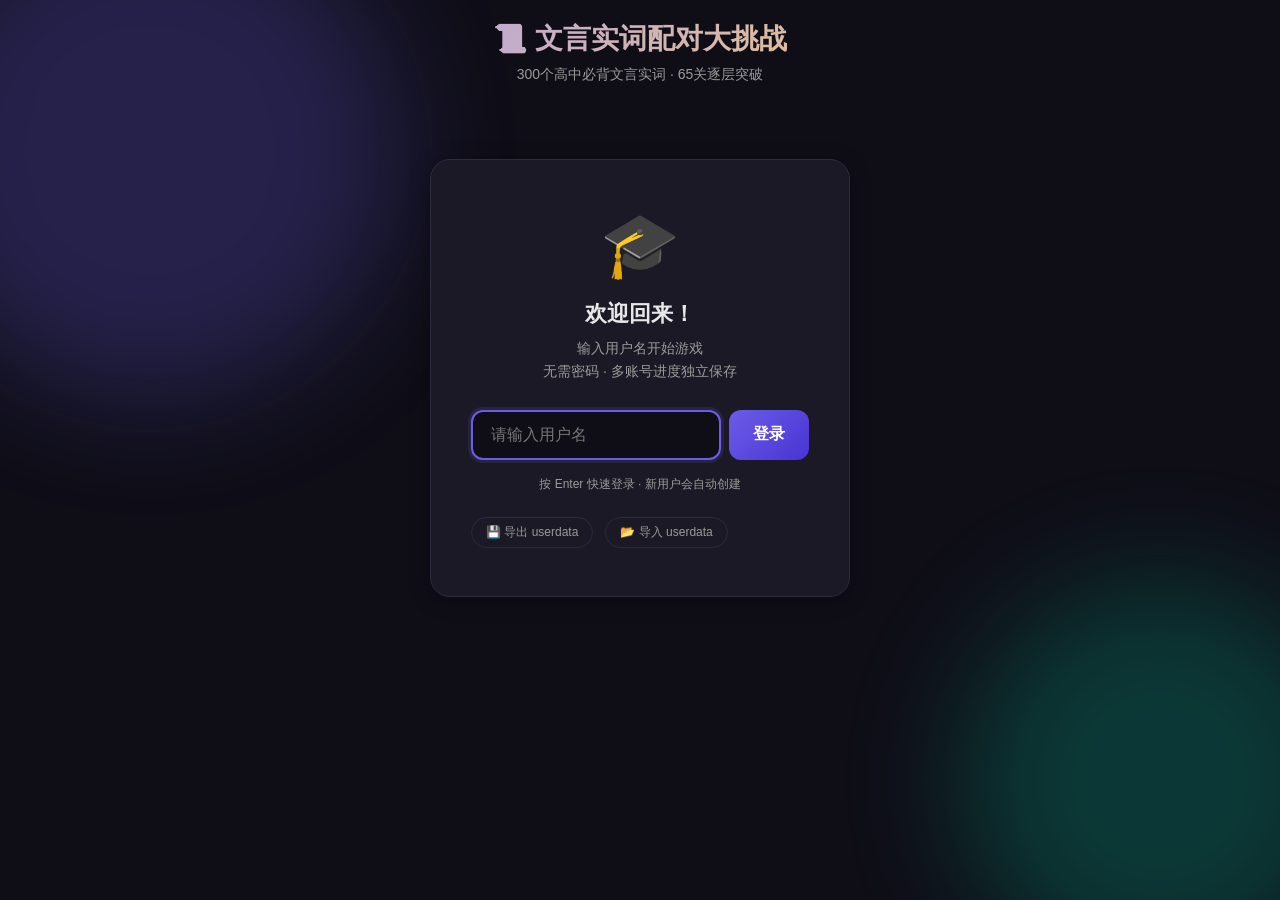
==== commit 7fac7ae8: "seperate js/css and many other compositions" ====
--- a/index.html
+++ b/index.html
@@ -1,2057 +1,47 @@
 <!DOCTYPE html>
 <html lang="zh-CN">
 <head>
-<meta charset="UTF-8">
-<meta name="viewport" content="width=device-width, initial-scale=1.0">
-<title>文言实词配对大挑战</title>
-<style>
-  *{margin:0;padding:0;box-sizing:border-box}
-  :root{
-    --primary:#4a6cf7;--primary-light:#7b9bff;--primary-dark:#2e4cc9;
-    --success:#22c55e;--success-bg:#dcfce7;--danger:#ef4444;--danger-bg:#fee2e2;
-    --warning:#f59e0b;--bg:#f0f2f5;--card:#fff;--text:#1e293b;--text2:#64748b;
-    --border:#e2e8f0;--shadow:0 2px 12px rgba(0,0,0,.08);--shadow-lg:0 8px 30px rgba(0,0,0,.12);
-    --radius:14px;
-  }
-  body{font-family:'PingFang SC','Microsoft YaHei',sans-serif;background:var(--bg);color:var(--text);min-height:100vh;display:flex;flex-direction:column}
-
-  /* Header */
-  .header{background:linear-gradient(135deg,var(--primary),var(--primary-dark));color:#fff;padding:14px 20px;display:flex;align-items:center;justify-content:space-between;box-shadow:var(--shadow);position:sticky;top:0;z-index:100}
-  .header-left{display:flex;align-items:center;gap:12px}
-  .header h1{font-size:1.15rem;font-weight:700}
-  .btn-back{display:none;align-items:center;gap:6px;background:rgba(255,255,255,.18);color:#fff;border:none;padding:8px 16px;border-radius:10px;font-size:.9rem;cursor:pointer;transition:.2s}
-  .btn-back:hover{background:rgba(255,255,255,.3)}
-  .btn-back svg{width:16px;height:16px}
-  .header-right{display:flex;align-items:center;gap:10px}
-  .progress-badge{background:rgba(255,255,255,.18);padding:6px 14px;border-radius:20px;font-size:.85rem;font-weight:600}
-  .btn-icon{background:rgba(255,255,255,.18);border:none;color:#fff;width:38px;height:38px;border-radius:50%;display:flex;align-items:center;justify-content:center;cursor:pointer;font-size:1.1rem}
-  .btn-icon:hover{background:rgba(255,255,255,.3)}
-  .user-info{display:flex;align-items:center;gap:8px;background:rgba(255,255,255,.15);padding:6px 14px;border-radius:20px;font-size:.88rem}
-  .user-info .avatar{width:26px;height:26px;border-radius:50%;background:rgba(255,255,255,.3);display:flex;align-items:center;justify-content:center;font-size:.9rem}
-
-  /* Main */
-  .main{flex:1;padding:20px;max-width:900px;margin:0 auto;width:100%}
-
-  /* ===== 登录页 ===== */
-  .login-page{display:flex;align-items:center;justify-content:center;min-height:70vh;animation:fadeIn .4s ease}
-  .login-card{background:var(--card);border-radius:20px;padding:40px 36px;box-shadow:var(--shadow-lg);max-width:420px;width:100%;text-align:center}
-  .login-card .login-icon{font-size:3.5rem;margin-bottom:10px}
-  .login-card h2{font-size:1.4rem;margin-bottom:6px;color:var(--text)}
-  .login-card .login-sub{color:var(--text2);font-size:.92rem;margin-bottom:28px;line-height:1.6}
-  .login-input{width:100%;padding:14px 18px;border:2px solid var(--border);border-radius:12px;font-size:1rem;outline:none;transition:.25s;margin-bottom:12px;font-family:inherit}
-  .login-input:focus{border-color:var(--primary);box-shadow:0 0 0 3px rgba(74,108,247,.12)}
-  .login-input::placeholder{color:#94a3b8}
-  .btn-login{width:100%;padding:14px;border:none;border-radius:12px;font-size:1.05rem;font-weight:700;cursor:pointer;transition:.25s;margin-bottom:14px;font-family:inherit}
-  .btn-login.primary{background:var(--primary);color:#fff}
-  .btn-login.primary:hover{background:var(--primary-dark);transform:translateY(-1px);box-shadow:var(--shadow)}
-  .btn-login.primary:disabled{opacity:.5;cursor:not-allowed;transform:none}
-  .btn-login.outline{background:transparent;color:var(--primary);border:2px solid var(--primary)}
-  .btn-login.outline:hover{background:var(--primary);color:#fff}
-  .login-hint{font-size:.82rem;color:#94a3b8;margin-top:6px;line-height:1.5}
-  .login-error{background:var(--danger-bg);color:var(--danger);padding:10px 14px;border-radius:10px;font-size:.88rem;margin-bottom:14px;display:none;text-align:left}
-  .login-error.show{display:block;animation:fadeIn .3s ease}
-  .user-list-box{margin-top:16px;text-align:left;display:none}
-  .user-list-box.show{display:block;animation:fadeIn .3s ease}
-  .user-list-box .ul-title{font-size:.85rem;color:var(--text2);margin-bottom:8px;font-weight:600}
-  .user-chip{display:inline-flex;align-items:center;gap:6px;background:#f1f5f9;border:1px solid var(--border);padding:6px 14px;border-radius:20px;font-size:.88rem;cursor:pointer;margin:3px;transition:.2s}
-  .user-chip:hover{background:var(--primary);color:#fff;border-color:var(--primary)}
-  .user-chip .uc-dot{width:7px;height:7px;border-radius:50%;background:var(--success)}
-
-  /* ===== 文件操作 ===== */
-  .file-ops{margin-top:18px;padding-top:18px;border-top:1px solid var(--border);display:flex;gap:10px;justify-content:center;flex-wrap:wrap}
-  .file-ops button{font-size:.82rem;padding:8px 16px;border-radius:8px;border:1.5px solid var(--border);background:#f8fafc;color:var(--text2);cursor:pointer;transition:.2s;font-family:inherit}
-  .file-ops button:hover{border-color:var(--primary);color:var(--primary)}
-  .file-ops input[type="file"]{display:none}
-
-  /* Level grid */
-  .level-grid{display:grid;grid-template-columns:repeat(auto-fill,minmax(68px,1fr));gap:9px}
-  .level-btn{aspect-ratio:1;border:2px solid var(--border);background:var(--card);border-radius:var(--radius);display:flex;flex-direction:column;align-items:center;justify-content:center;gap:2px;cursor:pointer;transition:.25s;font-weight:700;font-size:.95rem;color:var(--text);position:relative}
-  .level-btn:hover:not(.locked):not(.completed){border-color:var(--primary);transform:translateY(-2px);box-shadow:var(--shadow)}
-  .level-btn.active{border-color:var(--primary);background:var(--primary);color:#fff}
-  .level-btn.completed{border-color:var(--success);background:var(--success-bg);color:var(--success)}
-  .level-btn.completed .star-row{color:var(--warning)}
-  .level-btn.locked{opacity:.38;cursor:not-allowed}
-  .level-num{font-size:.9rem}
-  .star-row{font-size:.65rem;letter-spacing:1px}
-
-  /* Pages */
-  .page{display:none;animation:fadeIn .3s ease}
-  .page.active{display:block}
-  @keyframes fadeIn{from{opacity:0;transform:translateY(8px)}to{opacity:1;transform:translateY(0)}}
-
-  .page-title{text-align:center;margin-bottom:4px;font-size:1.1rem;color:var(--text2)}
-  .page-subtitle{text-align:center;margin-bottom:14px;font-size:.88rem;color:var(--text2)}
-  .highlight-char{color:var(--primary);font-weight:800}
-
-  /* Cards */
-  .sentence-list,.meaning-list{display:flex;flex-direction:column;gap:10px}
-  .sentence-card{background:var(--card);border:2px solid var(--border);border-radius:var(--radius);padding:15px 17px;cursor:pointer;transition:.25s;display:flex;align-items:center;justify-content:space-between;gap:12px}
-  .sentence-card:hover:not(.done){border-color:var(--primary-light);box-shadow:var(--shadow);transform:translateX(3px)}
-  .sentence-card.active{border-color:var(--primary);background:linear-gradient(135deg,#eef2ff,#e8f0fe);box-shadow:var(--shadow)}
-  .sentence-card.done{opacity:.4;border-color:#cbd5e1;cursor:default}
-  .sentence-card .sent-text{font-size:1rem;line-height:1.75;flex:1}
-  .sent-status{font-size:1.2rem;min-width:26px;text-align:center}
-  .sent-status.correct{color:var(--success)}
-  .sent-status.wrong{color:var(--danger)}
-
-  .meaning-card{background:var(--card);border:2px solid var(--border);border-radius:var(--radius);padding:15px 17px;cursor:pointer;transition:.25s;font-size:1rem;text-align:center}
-  .meaning-card:hover{border-color:var(--primary-light);box-shadow:var(--shadow);transform:translateY(-2px)}
-  .meaning-card.correct{border-color:var(--success);background:var(--success-bg);color:var(--success);font-weight:700;animation:pop .35s ease}
-  .meaning-card.wrong{border-color:var(--danger);background:var(--danger-bg);color:var(--danger);animation:shake .4s ease}
-  .meaning-card.disabled{opacity:.3;cursor:default;pointer-events:none}
-  @keyframes pop{0%{transform:scale(1)}50%{transform:scale(1.06)}100%{transform:scale(1)}}
-  @keyframes shake{0%,100%{transform:translateX(0)}25%{transform:translateX(-6px)}75%{transform:translateX(6px)}}
-
-  /* Banner */
-  .result-banner{text-align:center;padding:14px 18px;border-radius:var(--radius);margin:14px 0;font-size:.98rem;font-weight:600;display:none}
-  .result-banner.show{display:block;animation:fadeIn .4s ease}
-  .result-banner.success{background:var(--success-bg);color:var(--success);border:2px solid var(--success)}
-  .result-banner.error{background:var(--danger-bg);color:var(--danger);border:2px solid var(--danger)}
-
-  /* Buttons */
-  .btn-primary{display:inline-flex;align-items:center;gap:8px;background:var(--primary);color:#fff;border:none;padding:12px 28px;border-radius:10px;font-size:1rem;font-weight:600;cursor:pointer;transition:.2s}
-  .btn-primary:hover{background:var(--primary-dark);transform:translateY(-1px);box-shadow:var(--shadow)}
-  .btn-outline{background:transparent;color:var(--primary);border:2px solid var(--primary);padding:10px 22px;border-radius:10px;font-size:.95rem;font-weight:600;cursor:pointer;transition:.2s}
-  .btn-outline:hover{background:var(--primary);color:#fff}
-  .btn-center{text-align:center;margin:18px 0}
-
-  /* Progress */
-  .progress-wrap{margin:12px 0 6px}
-  .progress-info{display:flex;justify-content:space-between;font-size:.85rem;color:var(--text2);margin-bottom:5px}
-  .progress-bar-bg{height:8px;background:#e2e8f0;border-radius:4px;overflow:hidden}
-  .progress-bar-fill{height:100%;background:linear-gradient(90deg,var(--primary),var(--primary-light));border-radius:4px;transition:.4s}
-
-  /* Modal */
-  .modal-overlay{display:none;position:fixed;inset:0;background:rgba(0,0,0,.5);z-index:200;align-items:center;justify-content:center}
-  .modal-overlay.show{display:flex;animation:fadeIn .3s ease}
-  .modal{background:var(--card);border-radius:20px;padding:34px 28px;text-align:center;max-width:370px;width:90%;box-shadow:var(--shadow-lg);animation:pop .35s ease}
-  .modal .modal-icon{font-size:3rem;margin-bottom:8px}
-  .modal h2{font-size:1.25rem;margin-bottom:6px}
-  .modal p{color:var(--text2);margin-bottom:16px;font-size:.93rem}
-  .modal .stars{font-size:2rem;color:var(--warning);letter-spacing:4px;margin-bottom:16px}
-  .modal .btn-primary{width:100%;justify-content:center}
-
-  /* Confetti */
-  .confetti{position:fixed;width:10px;height:10px;z-index:300;pointer-events:none;border-radius:2px;animation:confetti-fall linear forwards}
-  @keyframes confetti-fall{0%{transform:translateY(-20px) rotate(0);opacity:1}100%{transform:translateY(100vh) rotate(720deg);opacity:0}}
-
-  .footer{text-align:center;padding:14px;font-size:.78rem;color:#94a3b8}
-
-  @media(max-width:600px){
-    .header h1{font-size:1rem}
-    .main{padding:14px}
-    .sentence-card,.meaning-card{padding:12px 14px;font-size:.93rem}
-    .login-card{padding:28px 22px}
-  }
-</style>
+  <meta charset="UTF-8">
+  <meta name="viewport" content="width=device-width, initial-scale=1.0">
+  <title>文言实词配对大挑战 · 300词通关</title>
+  <link rel="stylesheet" href="css/styles.css">
 </head>
 <body>
 
-<!-- ===== 登录页 ===== -->
-<div class="main login-page" id="loginPage">
-  <div class="login-card">
-    <div class="login-icon">📚</div>
-    <h2>文言实词配对大挑战</h2>
-    <p class="login-sub">输入用户名即可开始游戏<br>进度自动保存，下次登录恢复</p>
-    <div class="login-error" id="loginError"></div>
-    <input class="login-input" id="usernameInput" placeholder="请输入用户名（无需密码）" maxlength="20" autocomplete="off">
-    <button class="btn-login primary" id="btnLogin" onclick="doLogin()">登 录</button>
-    <div class="user-list-box" id="userListBox">
-      <div class="ul-title">已有账号（点击快速登录）：</div>
-      <div id="userChipList"></div>
+<div class="bg-particles"></div>
+
+<div class="container" id="app">
+  <!-- Dynamic content rendered here -->
+</div>
+
+<!-- Toast -->
+<div class="toast" id="toast"></div>
+
+<!-- Modal -->
+<div class="modal-overlay" id="modal">
+  <div class="modal">
+    <div class="modal-icon" id="modalIcon">🎉</div>
+    <h2 id="modalTitle">关卡完成！</h2>
+    <div class="modal-stars" id="modalStars">⭐⭐⭐</div>
+    <p id="modalDesc">太棒了！你已成功配对所有词语！</p>
+    <div>
+      <button class="modal-btn" id="modalBtn1">下一关</button>
+      <button class="modal-btn secondary" id="modalBtn2">返回选关</button>
     </div>
-    <div class="file-ops">
-      <button onclick="document.getElementById('fileImport').click()">📂 导入 userdata</button>
-      <input type="file" id="fileImport" accept=".txt,*" onchange="importUserData(event)">
-      <button onclick="exportUserData()">💾 导出 userdata</button>
-      <button onclick="showFileFormat()">📋 查看格式</button>
-    </div>
-    <p class="login-hint" id="loginHint">账号数据保存在 userdata 文件中<br>可通过「导出」下载到本地，或「导入」从本地加载</p>
   </div>
 </div>
 
-<!-- ===== 游戏主界面（登录后显示） ===== -->
-<div class="header" id="gameHeader" style="display:none">
-  <div class="header-left">
-    <button class="btn-back" id="btnBack" onclick="goBack()">
-      <svg viewBox="0 0 24 24" fill="none" stroke="currentColor" stroke-width="2.5"><path d="M15 18l-6-6 6-6"/></svg> 返回
-    </button>
-    <h1 id="headerTitle">📚 文言实词配对</h1>
-  </div>
-  <div class="header-right">
-    <span class="progress-badge" id="progressBadge">0/65</span>
-    <div class="user-info" id="userInfo">
-      <span class="avatar" id="userAvatar">👤</span>
-      <span id="userNameLabel"></span>
-      <button class="btn-icon" onclick="doLogout()" title="退出登录" style="margin-left:4px;width:30px;height:30px;font-size:.9rem">🚪</button>
-    </div>
-    <button class="btn-icon" onclick="resetProgress()" title="重置进度">🔄</button>
-  </div>
-</div>
-
-<div class="main" id="gameMain" style="display:none">
-
-  <!-- Page: Level Select -->
-  <div class="page active" id="pageLevels">
-    <div style="text-align:center;margin-bottom:16px">
-      <h2 style="font-size:1.18rem;margin-bottom:3px">选择关卡</h2>
-      <p style="color:var(--text2);font-size:.88rem">共65关 · 300个文言实词 · 全部打乱挑战</p>
-    </div>
-    <div class="progress-wrap">
-      <div class="progress-info"><span>总进度</span><span id="totalProgressText">0%</span></div>
-      <div class="progress-bar-bg"><div class="progress-bar-fill" id="totalProgressBar" style="width:0%"></div></div>
-    </div>
-    <div class="level-grid" id="levelGrid"></div>
-    <div class="footer">当前用户：<span id="footerUser"></span> · 数据保存在 userdata</div>
-  </div>
-
-  <!-- Page: Sentence Select -->
-  <div class="page" id="pageSentences">
-    <div class="page-title" id="sentPageTitle"></div>
-    <div class="page-subtitle">点击句子 → 选择对应词义</div>
-    <div class="progress-wrap">
-      <div class="progress-info"><span id="sentProgressText"></span><span id="wrongCountText"></span></div>
-      <div class="progress-bar-bg"><div class="progress-bar-fill" id="sentProgressBar" style="width:0%"></div></div>
-    </div>
-    <div class="result-banner" id="resultBanner"></div>
-    <div class="sentence-list" id="sentenceList"></div>
-    <div class="btn-center"><button class="btn-outline" onclick="goBack()">← 返回关卡</button></div>
-  </div>
-
-  <!-- Page: Meaning Select -->
-  <div class="page" id="pageMeanings">
-    <div class="page-title" id="meanPageTitle"></div>
-    <div class="page-subtitle">为下方句子选择正确词义</div>
-    <div style="background:var(--card);border:2px solid var(--primary-light);border-radius:var(--radius);padding:16px 18px;margin-bottom:14px;text-align:center;font-size:1.05rem;line-height:1.8" id="currentSentenceBox"></div>
-    <div class="result-banner" id="meaningResultBanner"></div>
-    <div class="meaning-list" id="meaningList"></div>
-    <div class="btn-center"><button class="btn-outline" id="backToSentBtn" onclick="backFromMeaning()">← 返回句子列表</button></div>
-  </div>
-</div>
-
-<!-- 格式说明弹窗 -->
-<div class="modal-overlay" id="formatModal">
-  <div class="modal" style="max-width:480px;text-align:left">
-    <div class="modal-icon">📋</div>
-    <h2>userdata 文件格式</h2>
-    <p style="text-align:left;line-height:1.8;font-size:.88rem">
-      文件名为 <b>userdata</b>（无后缀），每行一个用户：<br><br>
-      <code style="background:#f1f5f9;padding:2px 6px;border-radius:4px">用户名1=JSON进度数据</code><br><br>
-      <code style="background:#f1f5f9;padding:2px 6px;border-radius:4px">用户名2=JSON进度数据</code><br><br>
-      进度数据包含每个关卡的通关星数和错误次数。<br>
-      导出时会自动生成此格式文件，导入时自动解析。
-    </p>
-    <button class="btn-primary" onclick="document.getElementById('formatModal').classList.remove('show')">我知道了</button>
-  </div>
-</div>
-
-<div class="modal-overlay" id="completeModal">
-  <div class="modal">
-    <div class="modal-icon">🎉</div>
-    <h2 id="modalTitle">关卡完成！</h2>
-    <div class="stars" id="modalStars">⭐⭐⭐</div>
-    <p id="modalDesc"></p>
-    <button class="btn-primary" onclick="closeModal()">继续 →</button>
-  </div>
-</div>
-
+<!-- Scripts (order matters) -->
+<script src="js/game-data.js"></script>
+<script src="js/user-manager.js"></script>
+<script src="js/game-engine.js"></script>
 <script>
-/* =========================================================
-   65关数据 — 每关对应文档一个打卡表
-   ========================================================= */
-const LEVELS = [
-  {n:"哀·爱·安·按·案·拔", p:[
-    ["秦不哀吾丧而伐吾同姓","悲哀·哀悼"],
-    ["秦人不暇自哀而后人哀之","慨叹"],
-    ["君将哀而生之乎","同情·怜悯"],
-    ["僵卧孤村不自哀","悲伤"],
-    ["杜鹃啼血猿哀鸣","声音凄清尖利"],
-    ["皆明智而忠信·宽厚而爱人","给人好处、恩惠"],
-    ["秦爱纷奢·人亦念其家","喜欢,爱好"],
-    ["向使三国各爱其地","爱惜·顾惜"],
-    ["不爱珍器重宝肥饶之地","舍不得·吝惜"],
-    ["爱其子·择师而教之","关心·爱护"],
-    ["思国之安者·必积其德义","安稳,安全"],
-    ["审容膝之易安","安定·安逸"],
-    ["而今安在哉","怎么·哪里"],
-    ["时时为安慰·久久莫相忘","抚慰·安抚"],
-    ["项王按剑而跽","握"],
-    ["朱门沉沉按歌舞","打拍子"],
-    ["无案牍之劳形","文书·案卷"],
-    ["召有司案图",",考察"],
-    ["每移案·顾视无可置者","几案"],
-    ["过蒙拔擢·宠命优渥","提升·提拔"],
-    ["势拔五岳掩赤城","越出,突出"],
-    ["其后秦伐赵·拔石城","攻克·攻取"],
-    ["项庄拔剑起舞","拔出、抽出"]
-  ]},
-  {n:"白·败·悲·拜·报", p:[
-    ["阿母白媒人","表明,陈述"],
-    ["濯长江之清流·揖西山之白云","白色"],
-    ["要留清白在人间","纯洁"],
-    ["于是从散约败·争割地而赂秦","毁坏,背弃"],
-    ["赵尝五战于秦·二败而三胜","打败仗"],
-    ["然而成败异变·功业相反也","失败"],
-    ["败秦师于骰","打败,战胜"],
-    ["于败堵丛草处·探石发穴","断,破烂的"],
-    ["不以物喜·不以己悲","悲哀,伤心"],
-    ["使来者读之·悲余志焉","同情,哀怜"],
-    ["又以悲夫古书之不存","感叹,叹惜"],
-    ["拜臣郎中","授给官职"],
-    ["瑾拜表以闻","上,奉"],
-    ["于是辞相印不拜","就任"],
-    ["拜送书于庭","表示恭敬的礼节"],
-    ["三年将拜君赐","拜谢"],
-    ["府吏还家去·上堂拜阿母","拜访,拜见"],
-    ["求人可使报秦者","报告,告知"],
-    ["士不敢弯弓而报怨","报复"],
-    ["吾今且报府",",急忙"],
-    ["非臣陨首所能上报","报答"]
-  ]},
-  {n:"暴·备·被·倍·北·彼", p:[
-    ["性行暴如雷","暴躁,急躁"],
-    ["屠暴起·以刀劈狼首","猛然,突然"],
-    ["虽有槁暴·不复挺者",",晒"],
-    ["伐无道·诛暴秦","凶恶,残暴"],
-    ["备他盗之出入与非常也","防备,戒备"],
-    ["前人之述备矣","周到,齐全"],
-    ["圣心备焉","具备,完备"],
-    ["郑有备矣·不可冀也","准备,预备"],
-    ["闻妻言·如被冰雪","遭受,蒙受"],
-    ["外人颇有公孙布被之讥","被子,引申为覆盖"],
-    ["信而见疑·忠而被谤","表示被动"],
-    ["将军身被坚执锐",",披着"],
-    ["被发行吟泽畔",",散开"],
-    ["愿伯具言臣之不敢倍德也",",背叛"],
-    ["尝以十倍之地·百万之师","一倍,加倍"],
-    ["每逢佳节倍思亲","更,更加"],
-    ["时北兵已追修门外","指元兵"],
-    ["追亡逐北","战败而逃跑的军队"],
-    ["彼与彼年相若也","他,他们"],
-    ["彼竭我盈·故克之","对方,别人"],
-    ["彼童子之师","指示代词,那些"]
-  ]},
-  {n:"背·奔·本·逼·毕", p:[
-    ["左手扶鲁直背","脊背"],
-    ["其船背稍夷","事物的背面"],
-    ["言沛公不敢背项王也","违反,违背"],
-    ["生孩六月·慈父见背","死亡的委婉说法"],
-    ["背井离乡·卧雪眠霜","离开"],
-    ["草履·背筐","背负,用脊背驮"],
-    ["乃瞻衡宇·载欣载奔","跑"],
-    ["急湍甚箭·猛浪若奔","快跑的马"],
-    ["文君夜亡奔相如","私奔"],
-    ["杞子奔齐","战败逃跑,逃亡"],
-    ["得间奔真州","直往,投向"],
-    ["臣闻求木之长者必固其根本","草木的根或茎干"],
-    ["有本者如是","根源,来源"],
-    ["抑本其成败之迹","推究,推原"],
-    ["本图宦达·不矜名节","本来,原来"],
-    ["已后典籍皆为板本","版本,书册"],
-    ["今其本而趋末","基础,根本"],
-    ["若止印三二本","量词,书册的计量单位"],
-    ["鸡健进·逐逼之","接近,迫近"],
-    ["必虑人逼取","催逼"],
-    ["郡县逼迫·催臣上道","强迫,逼迫"],
-    ["与村东大佛阁逼似","极,非常"],
-    ["六王毕·四海一","完毕,结束"],
-    ["群贤毕至·少长咸集","尽,都,全部"]
-  ]},
-  {n:"辟·蔽·便·遍·表·并", p:[
-    ["前辟四窗","开启,开辟"],
-    ["辟不当道者·皆不及往",",偏僻"],
-    ["唇吻翕辟·不知何词","开,打开"],
-    ["文王所辟风雨也",",躲避"],
-    ["虑壅蔽·则思虚心以纳下","蔽塞,蒙蔽"],
-    ["诗三百·一言以蔽之","概括"],
-    ["旌旗蔽空","覆盖,遮挡,遮蔽"],
-    ["林尽水源·便得一山","就,即"],
-    ["因利乘便·宰割天下","有利的机会"],
-    ["便言多令才","能说会道"],
-    ["一切异状逼试之","全"],
-    ["因得逼观全书","广泛地"],
-    ["吾于书读不过三遍","量词,次,回"],
-    ["山河表里潼关路","相对"],
-    ["臣具以表闻·辞不就职","给皇帝的奏章"],
-    ["鄙陋没世而文采不表于后也","表明,表白"],
-    ["刻石表功兮炜煌煌","表彰"],
-    ["对联、提名并篆文","连词,连同"],
-    ["并吞八荒之心","合并,吞并"],
-    ["山东豪俊遂并起而亡秦族矣","一并,一起"],
-    ["而两狼之并驱如故","相挨,并列"]
-  ]},
-  {n:"伯·薄·泊·博·步·裁", p:[
-    ["及二州牧伯·所见明知","管领一方的长官"],
-    ["千载谁堪伯仲间","长兄,哥哥"],
-    ["既无叔伯·终鲜兄弟","父亲的哥哥"],
-    ["秦伯素服郊外","古代五等爵位第三等"],
-    ["薄如钱唇","相对"],
-    ["不终岁·薄产累尽","微薄,少"],
-    ["贵贱情何薄","浅薄,不厚道"],
-    ["不宜妄自菲薄","轻视,看不起"],
-    ["日薄西山·气息奄奄","迫近"],
-    ["士大夫终不肯以小舟夜泊绝壁之下","停船"],
-    ["非淡泊无以明志","不为名利所动摇"],
-    ["不如登高之博见也","宽广,广博"],
-    ["君子博学而日参省乎已","渊博"],
-    ["不如拼博一笑","取得,换得"],
-    ["四人持剑盾步走","行走"],
-    ["不积跬步·无以至千里","两足各跨一次"],
-    ["纤纤作细步","脚步,步伐"],
-    ["十四能裁衣","裁衣服"],
-    ["手裁举·则又超忽而跃","通"]
-  ]},
-  {n:"苍·操·草·策·曾·差", p:[
-    ["郁乎苍苍","深蓝色或深绿色"],
-    ["两鬓苍苍十指黑","灰白色"],
-    ["大王来何操","拿"],
-    ["邑有成名者·操童子业","从事"],
-    ["操千曲而后晓声","操练"],
-    ["所操之术多异故也","持"],
-    ["屈平属草稿未定","草稿,初稿"],
-    ["元嘉草草·封狼居胥","轻率"],
-    ["振长策而御宇内","马鞭子"],
-    ["策扶老以流想","拄着"],
-    ["蒙故业·因遗策","政策"],
-    ["则天地曾不能以一瞬","竟,竟然"],
-    ["曾不能损魁父之丘","尚,还"],
-    ["臣侍汤药·未曾废离","曾经"],
-    ["差之毫厘·谬以千里","弄错,相差"],
-    ["差强人意","略微,比较"],
-    ["瓦缝参差·多于周身之帛缕","参差不齐"]
-  ]},
-  {n:"尝·超·长·称", p:[
-    ["家有老妪·尝居于此","曾经"],
-    ["技经肯繁之未尝","经历,遇到"],
-    ["我虽不敏·请尝试之","尝试"],
-    ["挟太山以超北海","越过,跳过"],
-    ["手裁举·则又超忽而跃","远"],
-    ["东曦既驾·僵卧长愁","永远、长久地"],
-    ["一技之长","长处,优点"],
-    ["臣闻求木之长者","生长,长得好"],
-    ["孰与君少长","年纪大"],
-    ["幸蒙大恩·赐号称王","称为"],
-    ["上称帝喾·下道齐桓","称述,称说"],
-    ["称心快意·几家能彀","适合,符合"],
-    ["皆好辞而以赋见称","称道,称赞"]
-  ]},
-  {n:"出·诚·驰·朝", p:[
-    ["范增起·出召项庄","出去"],
-    ["皆出酒食","拿出"],
-    ["每一令出·平伐其功","发出"],
-    ["予独爱莲之出淤泥而不染","生长于"],
-    ["蜀山兀·阿房出","出现,显现"],
-    ["古之圣人也·其出人也远矣","超出,超过"],
-    ["必以长安君为质·兵乃出","出征,出发"],
-    ["寡君闻吾子将步师出于敝邑","经过"],
-    ["予出官二年·恬然自安","调出京城"],
-    ["入则无法家拂士·出则无敌国外患","国外或家外"],
-    ["殚其地之出","出产的物品"],
-    ["臣诚知不如徐公美","实在、确实"],
-    ["诚能见可欲则思知足以自戒","果真,如果"],
-    ["愿陛下矜愍愚诚","真心实意"],
-    ["项伯乃夜驰之沛公军","奔跑"],
-    ["齐师败绩·公将驰之","驱车追逐"],
-    ["年与时驰·意与日去","迅速消逝"],
-    ["逮奉圣朝","朝代"],
-    ["朝歌夜弦·为秦宫人","早晨"],
-    ["强国请服·弱国入朝","朝见,朝拜"]
-  ]},
-  {n:"彻·陈·冲", p:[
-    ["日光下彻·影布石上","透过,穿过"],
-    ["汝心之固·固不可彻","贯通,通达"],
-    ["长夜沾湿何由彻","彻晓,到天明"],
-    ["彻其环瑱",",撤去"],
-    ["信臣精卒陈利兵而谁何","陈列"],
-    ["恐惧不敢自陈","陈述"],
-    ["陈力就列·不能者止","施展"],
-    ["已为陈迹","旧的,过去的"],
-    ["前未至匈奴陈二里所",",阵势"],
-    ["朝晖夕阴·气象万千","早晨"],
-    ["于是入朝见威王","朝廷"],
-    ["两朝开济老臣心","朝代"],
-    ["相如每朝时·常称病","朝见"],
-    ["燕赵韩魏皆朝于齐","朝拜,臣服"],
-    ["念高危则思谦冲而自牧","谦虚,平和"],
-    ["韩魏塞秦之冲","交通要塞"]
-  ]},
-  {n:"殆·独·笃·旦·度", p:[
-    ["知彼知己·百战不殆","危险"],
-    ["得不焚·殆有神护者","大概,恐怕"],
-    ["且燕赵处秦革灭殆尽之际","几乎,差不多"],
-    ["学而不思则罔","疑惑不解"],
-    ["相如虽驽·独畏廉将军哉","岂,难道"],
-    ["非独贤者有是心也","偏偏,仅仅"],
-    ["而吾以捕蛇独存","单独,独自"],
-    ["鳏寡孤独疾废者皆有所养","老而无子"],
-    ["博学之·审问之·笃行之","忠实地,坚定地"],
-    ["仆道不笃·业甚浅近","深厚"],
-    ["臣欲奉诏奔驰·则刘病日笃","(病势)加重"],
-    ["夏虫不可以语于冰者·笃于时也","限制,局限"],
-    ["旦视而暮抚","清晨,天亮时"],
-    ["岂若吾乡邻之旦旦有是哉","日,天"],
-    ["信誓旦旦","诚恳的样子"],
-    ["乐盘游则思三驱以为度","限度"],
-    ["内立法度","制度,法度"],
-    ["众里寻他千百度","次"],
-    ["一夜飞度镜湖月","度过,越过"],
-    ["度我至军中·公乃入","推测,估计"],
-    ["群臣惊愕·尽失其度","胸襟,气度"],
-    ["已得履·乃曰吾忘持度","尺寸,尺码"]
-  ]},
-  {n:"法·反·断·夺·放", p:[
-    ["内立法度·务耕织","法度,法令"],
-    ["非不贤也·为其不可得而法","效法"],
-    ["是立法以警其余","法则,标准"],
-    ["然而成败异变·功业相反也","相反,相对立"],
-    ["日夜望将军至·岂敢反乎","违反,背叛"],
-    ["出不入兮往不反",",返回"],
-    ["今其智乃反不能及","反而"],
-    ["知不足·然后能自反也","反省"],
-    ["事不目见耳闻·而臆断其有无","判断,决断"],
-    ["断其喉·尽其肉·乃去","截开,截断"],
-    ["断无消息石榴红","绝对"],
-    ["成顾蟋蟀笼虚·则气断声吞","断绝,中止"],
-    ["自可断来信","回绝"],
-    ["夺项王天下者·必沛公也","夺取,强夺"],
-    ["行年四岁·舅夺母志","强行改变"],
-    ["其流奔放肆大","释放,解脱"],
-    ["沉吟放拨插弦中","放下,搁置"],
-    ["放浪形骸之外","放任,放纵"],
-    ["屈原放逐·乃赋《离骚》","放逐,流放"],
-    ["东风夜放花千树","开放,绽放"]
-  ]},
-  {n:"发·伏·非·奉", p:[
-    ["见其发矢十中八九","射箭,发射"],
-    ["主人忘归客不发","出,出发"],
-    ["单于子弟发兵与战","派出,派遣"],
-    ["而大声发于水上","发生,兴起"],
-    ["探石发穴·靡计不施","打开,挖开"],
-    ["遂发命·遽兴姜戎","发布,宣告"],
-    ["大王欲得璧·使人发书至赵王","拿出,送出"],
-    ["史噤不敢发声","发出,抒发"],
-    ["其为人也·发愤忘食","解开"],
-    ["征于色·发于声","表现,显露"],
-    ["今王发政施仁","发布,颁布"],
-    ["君不如肉袒伏斧质请罪","卧,趴"],
-    ["祸兮福之所倚·福兮祸之所伏","隐藏,埋伏"],
-    ["如今是三伏天道","伏天"],
-    ["实迷途其未远·觉今是而昨非","不对"],
-    ["人非生而知之者","不,不是"],
-    ["非蛇蟮之穴无可寄托者","除非,除了"],
-    ["非有仲尼墨翟之贤","没有,无"],
-    ["沛公奉卮酒为寿","捧"],
-    ["臣欲奉诏奔驰","遵照,尊奉"],
-    ["秦违蹇叔·而以贪勤民·天奉我也","供,给予"],
-    ["今为妻妾之奉为之","侍奉,伺候"],
-    ["位尊而无功·奉厚而无劳","通"]
-  ]},
-  {n:"分·服·复·国", p:[
-    ["执手分道去","分离"],
-    ["必以分人","分给,分配"],
-    ["舟首尾长约八分有奇","长度单位"],
-    ["宰割天下·分裂山河","分开,划分"],
-    ["你不分好歹何为地","辨别,区别"],
-    ["此臣所以报先帝之职分也","名分,职分"],
-    ["自分死已久矣","料想"],
-    ["怀王以不知忠臣之分","情分,感情"],
-    ["强国请服·弱国入朝","降服"],
-    ["曲罢曾教善才服","信服,佩服"],
-    ["汝非徒身当服行","从事,做"],
-    ["到京师服水土","习惯,适应"],
-    ["亦不敢服垢弊以矫俗干名","穿"],
-    ["昭王南征而不复","返回"],
-    ["成子精神复旧","恢复"],
-    ["壮士一去兮不复还","再,又"],
-    ["更若役·复若赋","免除赋税"],
-    ["不敢出一言以复","回答"],
-    ["复道行空·不霁何虹","双层的"],
-    ["山重水复疑无路","重复,繁复"],
-    ["有北面复匈奴之志","报复"],
-    ["寻蒙国恩·除臣洗马","国家"],
-    ["逝将去女·适彼乐国","地区,地域"],
-    ["则有去国怀乡","国都,京城"]
-  ]},
-  {n:"盖·鼓·苟·过·寡", p:[
-    ["今已亭亭如盖矣","遮阳避雨的用具"],
-    ["枝枝相覆盖","遮盖"],
-    ["英才盖世","压倒,胜过"],
-    ["善始者实繁·克终者盖寡","大概,大约"],
-    ["盖在殷忧·必竭诚以待下","因为"],
-    ["盖将自其变者而观之","句首语气助词"],
-    ["技盖至此乎",",何"],
-    ["盖云归哉",",何不"],
-    ["君之惠·不以累臣衅鼓","一种乐器"],
-    ["虎鼓瑟兮鸾回车","弹奏,敲击"],
-    ["微风鼓浪·声如洪钟","振动"],
-    ["一片神鸦社鼓","鼓声"],
-    ["五鼓·与子颖坐日观亭","古代报时单位"],
-    ["苟全性命于乱世","苟且随便"],
-    ["苟有能反是者","如果,假设"],
-    ["贵人过而见之","经过,通过"],
-    ["多不过七行","超过,胜过"],
-    ["过命拔擢·宠命优渥","过分,过于"],
-    ["则知明而行无过矣","错误,过失"],
-    ["闻大王有意督过之","责备"],
-    ["大母过余曰","访问,看望"],
-    ["夫俭则寡欲","少"],
-    ["寡妇起彷徨","死了丈夫"]
-  ]},
-  {n:"固·结·何·患·恨", p:[
-    ["秦孝公据崤函之固","险要的地势"],
-    ["秦王恐其破璧·乃辞谢固请","坚持,坚决"],
-    ["独夫之心·日益骄固","顽固,固执"],
-    ["求木之长者·必固其根本","巩固"],
-    ["人固有一死","本来,原来"],
-    ["固一世之雄也","固然"],
-    ["君臣固守以窥周室","坚固,牢固"],
-    ["临不测之渊·以为固","固守的据点"],
-    ["结庐在人境","建造,构建"],
-    ["结于君","结交"],
-    ["而此独以钟名·何也","怎么,为什么"],
-    ["何蓑何笠","背,扛"],
-    ["信臣精卒·陈利兵而谁何",",呵斥"],
-    ["何其衰也","多么"],
-    ["虽举家锦衣玉食·何患不能","忧虑,担心"],
-    ["夫祸患常积于忽微","祸害,灾祸"],
-    ["人之患在好为人师","疾病,毛病"],
-    ["此三者·吾遗恨也","灭亡的遗憾"],
-    ["商女不知亡国恨","怨恨"]
-  ]},
-  {n:"或·疾·厚·胡·既", p:[
-    ["或师焉·或不焉","有的,有的人"],
-    ["或三行五行","有时,偶尔"],
-    ["云霞明灭或可睹","也许,或许"],
-    ["残贼公行·莫之或止","加强否定语气"],
-    ["无或乎王之不智也",",迷惑"],
-    ["臣少多疾病","病"],
-    ["疾痛惨怛","疾苦,痛苦"],
-    ["屈原疾王听之不聪也","痛心"],
-    ["必为有窃疾矣","缺点毛病"],
-    ["君子疾夫舍曰欲之而必为之辞","厌恶,痛恨"],
-    ["声非加疾也","猛,强"],
-    ["宽厚而爱人","厚道,淳朴"],
-    ["故前圣之所厚","看重,重视"],
-    ["物薄而情厚","深,重,多"],
-    ["不如因而厚遇之","优待"],
-    ["盘石方且厚","相对"],
-    ["此秋声也·胡为而来哉","什么"],
-    ["田园将芜胡不归","为什么,怎么"],
-    ["胡人不敢南下而牧马","西北部民族统称"],
-    ["既罢·归国","结束"],
-    ["壬戌之秋·七月既望","已经"],
-    ["君既若见录","既然"],
-    ["既而得其尸于井","不久"],
-    ["既无叔伯·终鲜兄弟","且,又"]
-  ]},
-  {n:"即·将·解·堪", p:[
-    ["昭帝即位","靠近,接近"],
-    ["桂殿兰宫·即冈峦之体势","就着,依着"],
-    ["太守即遣人随其往","立即,马上"],
-    ["项王即日因留沛公与饮","当,当时"],
-    ["即谋单于","倘若"],
-    ["项伯即入见","则,就"],
-    ["即捕得三两头","即使"],
-    ["考其寄书之日·即马妻死之日","就是"],
-    ["且庸人尚羞之·况于将相乎","将领"],
-    ["将数百之众","率领,带领"],
-    ["将进酒·君莫停","愿,请"],
-    ["鼓钟将将","通「锵"],
-    ["将有作则思知止以安人","将要"],
-    ["爷娘闻女来·出郭相扶将","扶持"],
-    ["暂伴月将影","和"],
-    ["公阅毕·即解貂覆生","解开,脱掉"],
-    ["少年大骇急解令休止","使分开"],
-    ["解燕国之患","解除,消除"],
-    ["师者·所以传道受业解惑也","解释,解答"],
-    ["杀数人·胡虏益解",",懈怠"],
-    ["庖丁为文惠君解牛","剖开,分解"],
-    ["终不解矣","理解,懂得"],
-    ["人不堪其忧·回也不改其乐","经得起,忍受"],
-    ["出师一表真名世·千载谁堪伯仲间","能,可以"]
-  ]},
-  {n:"矜·竟·就·绝", p:[
-    ["愿陛下矜愍愚诚","怜悯,同情"],
-    ["汝惟不矜·天下莫与汝争能","骄傲,自负"],
-    ["当世无双·公亦以此自矜","夸耀"],
-    ["锄耰棘矜","矛柄,戟柄"],
-    ["秦王竟酒·终不能加胜于赵","完毕"],
-    ["何竟日默默在此","整个"],
-    ["执手相看泪眼·竟无语凝噎","竟然"],
-    ["竟死于秦而归葬","终于"],
-    ["竟使遇哨·无不死","竟使,假使"],
-    ["三径就荒·松菊犹存","接近,靠近"],
-    ["辞不就职","赴任"],
-    ["轲自知事不就","完成"],
-    ["辄数月不就寝","向,趋归"],
-    ["已股落腹裂·斯须就毙","即,便"],
-    ["朱弦已为佳人绝","断绝"],
-    ["凝绝不通声暂歇","停止,消失"],
-    ["绝不饮食","隔绝,阻绝"],
-    ["而绝江河","渡,越过"],
-    ["佛印绝类弥勒","到极点,非常"],
-    ["绝无踪响","完全,绝对"],
-    ["奇山异水·天下独绝","高超无比"],
-    ["我命绝今日","气绝,死亡"]
-  ]},
-  {n:"怜·困·靡·克·莫·弥", p:[
-    ["可怜身上衣正单","怜悯,同情"],
-    ["若甚怜焉·而卒以祸","怜爱,爱"],
-    ["楚人一炬·可怜焦土","可惜"],
-    ["可怜体无比","可爱"],
-    ["天下诸侯已困矣","困窘,窘迫"],
-    ["此非孟德之困于周郎者乎","被困"],
-    ["民困而不知救","穷困,贫乏"],
-    ["牛困人饥日已高","疲乏,困倦"],
-    ["试与他虫斗·虫尽靡","倒下,倾斜"],
-    ["吾性不喜华靡","奢侈,浪费"],
-    ["相如张目叱之·左右皆靡","退却"],
-    ["靡不有初·鲜克有终","没有,无"],
-    ["生之者甚少·而靡之者甚多",",浪费"],
-    ["天高地迥·号呼靡及","不能达到"],
-    ["善始者实繁·克终者盖寡","能够"],
-    ["攻之不克","战胜,攻破"],
-    ["克己复礼为仁","克制"],
-    ["苟非吾之所有·虽一毫而莫取","不,不要"],
-    ["天下莫不知","没有人"],
-    ["至莫夜月明",",日落"],
-    ["旷日弥久","长,久"],
-    ["马畜弥山","满,遍"],
-    ["其知弥精·其取弥精","更加,越发"]
-  ]},
-  {n:"内·期·能·奇·迫", p:[
-    ["内外多置小门","里面"],
-    ["外无期功强近之亲","内部"],
-    ["酒非内法","皇宫"],
-    ["内外不一","内心"],
-    ["既罢·还内","内室"],
-    ["毋内诸侯",",接纳"],
-    ["交戟之卫士欲止不内","放入"],
-    ["一日之内","以内"],
-    ["期山东为三处","约会,约定"],
-    ["以五年为期","期限"],
-    ["帝乡不可期","希望"],
-    ["外无期功强近之亲","周(年月)"],
-    ["非能水也","有能力做到"],
-    ["细疏其能","才能,本领"],
-    ["南村群童欺我老无力","如此,这样"],
-    ["其进愈难·而其见愈奇","奇特的"],
-    ["舟首尾长约八分有奇","零数"],
-    ["今日违情义·恐此事非奇","美好,奇妙"],
-    ["益奇之","以……为奇"],
-    ["郡县逼迫·催臣上道","逼迫"],
-    ["此迫矣·臣请入","危急,急迫"],
-    ["时北兵已迫修门外","逼近"]
-  ]},
-  {n:"迁·如·却·劝·适", p:[
-    ["齐人未尝赂秦·终继五国迁灭","迁移"],
-    ["情随事迁","改变"],
-    ["稍迁至移中厩监","调动官职"],
-    ["是夕始觉有迁谪意","贬谪,放逐"],
-    ["沛公起如厕","到……去"],
-    ["如惠语以让单于","依照"],
-    ["焚拜如前人","像,如同"],
-    ["不如因而厚遇之","及,比得上"],
-    ["如其不然","若,假如"],
-    ["感我此言良久立·却坐促弦弦转急","退回"],
-    ["却匈奴七百余里","使退,击退"],
-    ["却之为不恭","拒绝"],
-    ["却与小姑别","还,再"],
-    ["便胜却人间无数","助词,相当于掉"],
-    ["却是旧时相识","副词,表示转折"],
-    ["独慕容垂及良家子劝之","勉励"],
-    ["或劝以少休","劝说"],
-    ["余自齐安舟行适临汝","到……去"],
-    ["始适还家门","出嫁"],
-    ["处分适兄意","顺从,适合"],
-    ["穷耳目之胜以自适也哉","舒适,满足"],
-    ["而适类于予","恰好"],
-    ["适得府君书","刚才"],
-    ["发闾左适戍渔阳","通"]
-  ]},
-  {n:"若·色·稍·审·甚", p:[
-    ["彼与彼年相若也","如,似,像"],
-    ["久不见若影","你,你的"],
-    ["若业为吾所有","假如,如果"],
-    ["闻道百·为莫己若","及,比得上"],
-    ["桑之未落·其叶沃若","形容词词尾"],
-    ["望洋向若而叹曰","海神的名字"],
-    ["中绘殿阁·类兰若","香草名"],
-    ["君既若见录","这,像这样"],
-    ["不言而色欲之","神色,表情"],
-    ["目遇之而成色","颜色"],
-    ["天阶夜色凉如水","景色"],
-    ["年长色衰","女人容貌"],
-    ["其制稍异于前","稍微"],
-    ["稍迁至移中厩监","渐渐"],
-    ["县官日有廪稍之供","公家给的粮食"],
-    ["审视·巨身修尾","详细,仔细"],
-    ["审容膝之易安","觉察"],
-    ["余经秋审","审讯,审判"],
-    ["甚如是·某诚爱焉","果真,确实"],
-    ["先妣抚之甚厚","很,非常"],
-    ["有甚是蛇者乎","厉害,严重"],
-    ["过甚其词","胜过,超过"],
-    ["水东流·甚时休","何,什么"]
-  ]},
-  {n:"识·是·书·疏·私", p:[
-    ["所识穷乏者得我与","懂得,认识"],
-    ["鄙夫寡识","知识,见识"],
-    ["默而识之","记住"],
-    ["独其为文犹可识","辨识"],
-    ["觉今是而昨非","正确"],
-    ["必死是间","此,这个"],
-    ["安能辨我是雄雌","肯定判断"],
-    ["是进亦忧·退亦忧","这样看来"],
-    ["秦御史前书曰","写,记下"],
-    ["或凭几学书","书法"],
-    ["适得府君书","书信"],
-    ["欧阳子方夜读书","书籍"],
-    ["书曰满招损","特指《尚书》"],
-    ["军书十二卷","公文"],
-    ["以金笼进上·细疏其能","分条陈述"],
-    ["谏太宗十思疏","奏章"],
-    ["摇其本以观其疏密","稀疏"],
-    ["王怒而疏屈平","疏远"],
-    ["恭疏短引","写"],
-    ["论积贮疏","一种文体"],
-    ["欲苟徇私情","私人的"],
-    ["吾妻之美我者·私我也","偏爱"],
-    ["素与副张胜相知·私候胜","私下,秘密"]
-  ]},
-  {n:"数·属·率·孰", p:[
-    ["号物之数谓之万","数目,数量"],
-    ["每有警·辄数月不就寝","几,几个"],
-    ["胜负之数·存亡之理","命运,气数"],
-    ["今夫奕之为数","技艺,方术"],
-    ["皆可指数","计算"],
-    ["数吕师孟叔侄为逆","列举"],
-    ["会数而礼勤","屡次"],
-    ["数罟不入洿池","密"],
-    ["十三学得琵琶成·名属教坊第一部","隶属"],
-    ["司命之所属","掌管"],
-    ["吾属今为之虏矣","族类,家族"],
-    ["项王渡淮·骑能属者百余人","跟随"],
-    ["属予作文以记之",",嘱托"],
-    ["举匏樽以相属",",劝酒"],
-    ["有良田美池桑竹之属","类"],
-    ["矫首昂视·神情不属","连接"],
-    ["时维九月·序属三秋","是"],
-    ["率疲弊之卒","率领"],
-    ["此吾所以敢率性就死也","遵循"],
-    ["大率用根者","大致,一般"],
-    ["六国互丧·率赂秦耶","全都,一概"],
-    ["子路率尔而对","轻率"],
-    ["唯大王与群臣孰计议之",",仔细"],
-    ["公之视廉将军孰与秦王","谁,哪个"]
-  ]},
-  {n:"遂·图·徒·涕·望", p:[
-    ["振笔直遂","通,达"],
-    ["字而幼孩·遂而鸡豚","成就"],
-    ["遂为猾胥报充里正役","于是,就"],
-    ["及返市罢·遂不得履","终,竟"],
-    ["长卿久宦游不遂","称意,满足"],
-    ["若遂不改","竟然"],
-    ["阿母大拊掌·不图子自归","考虑,想"],
-    ["本图宦达","图谋,谋取"],
-    ["执图诣寺后","图画"],
-    ["召有司案图","地图"],
-    ["郯子之徒","同类,一伙人"],
-    ["布衣之怒·亦免冠徒跣","空,光"],
-    ["徒见欺","徒然,白白地"],
-    ["汝非徒身当服行","只,仅仅"],
-    ["而迁徙之徒也","服劳役的人"],
-    ["后常流涕述其事以语人","眼泪"],
-    ["儿涕而去","大哭,流泪"],
-    ["鼻涕长一尺","鼻涕"],
-    ["吾尝跂而望矣","远看"],
-    ["日夜望将军至","盼望,希望"],
-    ["以绝秦望","希望,愿望"],
-    ["卿为清望官","声望"],
-    ["壬戌之秋·七月既望","农历十五日"],
-    ["若望仆不相师","怨恨"],
-    ["雕栏相望焉","朝,向"]
-  ]},
-  {n:"王·微·闻·宜", p:[
-    ["太医以王命聚之","一国的君主"],
-    ["赐号称王","最高的封爵"],
-    ["故能为百谷王","首领"],
-    ["先破秦入咸阳者王之","称王,统治"],
-    ["引入·微指左公处","悄悄地"],
-    ["其文约·其辞微","不浅露,深奥"],
-    ["今臣亡国贱俘·至微至陋","微小"],
-    ["猥以微贱·当侍东宫","地位低下"],
-    ["动刀甚微","轻微,轻"],
-    ["各微侧·其两膝相比者","稍微"],
-    ["微斯人·吾谁与归","(如果)不是"],
-    ["夫祸患常积于忽微","小数名"],
-    ["但闻人马之行声","听,听见"],
-    ["驼闻之曰","听说"],
-    ["谨拜表以闻","使上级听见"],
-    ["其闻道也固先乎吾","懂得,理解"],
-    ["不求闻达于诸侯","闻名"],
-    ["且夫我尝闻少仲尼之闻","见闻,学识"],
-    ["求天下奇闻壮观","传闻,新闻"],
-    ["故声闻过情·君子耻之","声望"],
-    ["淡妆浓抹总相宜","适宜,合适"],
-    ["载舟覆舟·所宜深甚","应当,应该"]
-  ]},
-  {n:"恶·相·悉·谢", p:[
-    ["惧谗邪·则思正身以黜恶","罪恶,不良行为"],
-    ["岁恶不入","丑"],
-    ["廉君宣恶言","坏,不好"],
-    ["处众人之所恶","讨厌,不喜欢"],
-    ["而境界危恶","艰难,凶恶"],
-    ["王无异于百姓之以王为爱也","哪里,怎么"],
-    ["伯乐学相马","仔细看,审查"],
-    ["儿已薄禄相","容貌,相貌"],
-    ["无物以相之","帮助,辅佐"],
-    ["此为宰相听事诚隘","宰相"],
-    ["卒相与欢","互相"],
-    ["便可白公姥·及时相遣归","偏指一方"],
-    ["愿为小相焉","主持礼节的人"],
-    ["悉埋于地","全,都"],
-    ["至纤至悉","详尽,周全"],
-    ["丞相亮其悉朕意","知道"],
-    ["书不能悉意","详尽表达"],
-    ["阿母谢媒人","推辞,谢绝"],
-    ["单于视左右而惊·谢汉使曰","道歉"],
-    ["乃令张良留谢","辞别"],
-    ["哙拜谢","感谢"],
-    ["多谢后世人","告诉"],
-    ["及花之既谢","凋谢"]
-  ]},
-  {n:"幸·延·阳·要·狱", p:[
-    ["知幸与不幸","幸运"],
-    ["庶刘侥幸","侥幸,幸而"],
-    ["而君幸于赵王","宠爱"],
-    ["缦立远视·而望幸焉","皇帝到某处"],
-    ["幸可广问讯","希望,请"],
-    ["余人各复延至其家","邀请"],
-    ["秦人开关延敌","迎击"],
-    ["延及孝文王","延续,延长"],
-    ["烧尽北船·延及岸上营落","蔓延"],
-    ["自以比形于天地·而受气于阴阳","相对"],
-    ["斜阳草树","太阳,阳光"],
-    ["岁矣阳止","农历十月"],
-    ["以其乃华山之阳名之也","山之南"],
-    ["皆阳应曰诺",",假装"],
-    ["东割膏腴之地·北收要害之郡","重要"],
-    ["要之·治平之久","概括,总括"],
-    ["纸上得来终觉浅·绝知此事要躬行","需要"],
-    ["张良出·要项伯",",邀请"],
-    ["虽与府吏要","约定"],
-    ["惟大辟无可要","要挟"],
-    ["小大之狱","官司,案件"],
-    ["及左公下厂狱","牢房,监狱"]
-  ]},
-  {n:"造·贼·振·再·志", p:[
-    ["往来桐城必躬造左公第","到……去,拜访"],
-    ["况欲深造道德者邪","到达某一境界"],
-    ["皆铁石所铸造也","制作,建造"],
-    ["法令者·先帝所造也","制定"],
-    ["有一日中兴再造","建立"],
-    ["满清末造·革命党人","时代"],
-    ["念谁为之戕贼","害,危害"],
-    ["未及见贼而士卒离散","作乱的人"],
-    ["贼二人者得我","强盗"],
-    ["振长策而御宇内","举起"],
-    ["振之以威怒",",震动"],
-    ["遂相腾击·振奋作声","振作"],
-    ["每寒夜起立·振衣裳","拂拭"],
-    ["大命将泛·莫之振救",",救济"],
-    ["一鼓作气·再而衰","第二次"],
-    ["已为墙·凡再变矣","两次"],
-    ["用讫再令火药熔","重复,继续"],
-    ["便扶向路·处处志之","作标记"],
-    ["有志与力·而又不随以怠","志向"],
-    ["余既为此志","记事文章"],
-    ["亭以雨名·记喜也","记载,记述"]
-  ]},
-  {n:"治·置·诸·族·昂", p:[
-    ["伏惟圣朝以孝治天下","治理"],
-    ["即刻治装","整理"],
-    ["治居第于封丘门内","修筑"],
-    ["不效则治臣之罪","惩罚"],
-    ["君有疾在腠理·不治将恐深","医治"],
-    ["将以益治其文","研究"],
-    ["文武并用·垂拱而治","安定,有秩序"],
-    ["今以钟磬置水中","安放,安置"],
-    ["内外多置小门","摆,设"],
-    ["其置也若弃","放弃,丢下"],
-    ["郑人有且置履者","购置"],
-    ["或取诸怀抱","相当于「之于"],
-    ["赵王与诸大臣谋","众,各个"],
-    ["士大夫之族","类"],
-    ["族庖月更刀","众,一般的"],
-    ["每至于族","丛聚之处"],
-    ["山东豪俊遂并起而亡秦族矣","灭族"],
-    ["袒胸露乳·矫首昂视","仰起,抬起"],
-    ["昂其直·居为奇货","升,抬高"],
-    ["故谷价低昂","高"],
-    ["激昂大义·蹈死不顾","情绪振奋"]
-  ]},
-  {n:"傲·罢·比·鄙", p:[
-    ["今夫子傲·取祸之道也","骄傲,傲慢"],
-    ["倚南窗以寄傲","高傲不俗"],
-    ["成于务·失于傲","轻视,傲视"],
-    ["窦太后大怒·乃罢逐赵绾等","罢官,免职"],
-    ["罢夫羸老易子而咬其骨",",弱"],
-    ["请罢二十万还农","遣归"],
-    ["欲罢不能","停止"],
-    ["既罢·归国","结束,完毕"],
-    ["乃反·市罢·遂不得履","散(市)"],
-    ["罢百姓之力",",疲乏"],
-    ["其两膝相比者","紧靠,并列"],
-    ["曹操比于袁绍","比较,相比"],
-    ["君子周而不比","勾结"],
-    ["比至陈·车六七百乘","等到"],
-    ["与天地兮比寿","同样"],
-    ["天涯若比邻","近,亲密"],
-    ["比得软脚病","近来"],
-    ["比门下之车客","比照"],
-    ["岁比不登","连续,接连"],
-    ["蜀之鄙有二僧","边邑,边远地方"],
-    ["孔子鄙其小器","轻视"],
-    ["肉食者鄙","浅陋,目光短浅"],
-    ["人贱物亦鄙","卑微,轻贱"]
-  ]},
-  {n:"兵·病·除·察·处", p:[
-    ["收天下之兵","兵器"],
-    ["起视四境·而秦兵又至也","士兵"],
-    ["犹言言兵","战争"],
-    ["故上兵伐谋","战略,策略"],
-    ["君之病在肠胃","重病"],
-    ["是己而非人·俗之同病","毛病,缺点"],
-    ["今人乃以俭相诟病","指责"],
-    ["君子病无能焉","担心,忧虑"],
-    ["寡人反取病焉","羞辱"],
-    ["扶辇下除·触柱折辕","台阶"],
-    ["寻蒙国恩·除臣洗马","拜官授职"],
-    ["攘除奸凶","清除,除去"],
-    ["炮竹声中一岁除","逝去"],
-    ["徐而察之","观察,仔细看"],
-    ["终必不蒙见察","理解,谅解"],
-    ["前太守臣逵·察臣孝廉","推荐,推举"],
-    ["人至察则无徒","苛察,精明"],
-    ["卷甲而趋·日夜不处","停留"],
-    ["不以其道得之·不处也","占有"],
-    ["且燕赵处秦革灭殆尽之际","处在"],
-    ["愿将军量力而处之","处理,安排"],
-    ["与贵酋处二十日","相处,交往"],
-    ["良将劲弩守要害之处","处所,地方"]
-  ]},
-  {n:"传·垂·辞·次·刺", p:[
-    ["朔气传金柝","传递"],
-    ["师者·所以传道受业解惑也","传授"],
-    ["数传而白为黑","传述,传达"],
-    ["此事所以不传也","流传,传布"],
-    ["传其事以为官戒","为……作传"],
-    ["舍相如广成传舍","驿舍,客舍"],
-    ["少小去乡邑·扬声沙漠垂",",边境"],
-    ["妻子当门泣·兄弟哭路垂","边,旁边"],
-    ["入其舍·则密室垂帘","向下挂着"],
-    ["以大杖击二十·垂死","临近,将近"],
-    ["初至北营·抗辞慷慨","言辞"],
-    ["撰长书以为贽·辞甚畅达","文辞,词句"],
-    ["君子疾夫舍曰欲之而必为之辞","借口,托辞"],
-    ["近者·奉辞伐罪","命令"],
-    ["大行不顾细谨·大礼不辞小让","推辞"],
-    ["沛公不胜杯杓·不能辞","告别"],
-    ["使皇武子辞焉","致辞,告诉"],
-    ["单于使卫律召武受辞","审讯"],
-    ["又间令吴广之次所旁丛祠中","临时驻扎"],
-    ["陈胜吴广皆次当行","依次编列"],
-    ["以次进","次序,顺序"],
-    ["列坐其次","旁边"],
-    ["引锥自刺其股","用尖锐物扎入"],
-    ["前年予病·汝终宵刺探","打探"],
-    ["下述汤武·以刺世事","指责,讥讽"],
-    ["即门者持刺入","名帖"]
-  ]},
-  {n:"从·促·错·达·敌", p:[
-    ["天下云集响应·赢粮而景从","跟从"],
-    ["择善而从之","顺从,听从"],
-    ["樊哙从良坐","紧挨着"],
-    ["弟走从军阿姨死","参加,从事"],
-    ["合从缔交",",合纵"],
-    ["从小丘西行百二十步","由,自"],
-    ["却坐促弦弦转急","拧紧"],
-    ["官命促尔耕","催促"],
-    ["合樽促席","靠近"],
-    ["被发文身·错臂左衽","涂饰"],
-    ["美人赠我金错刀","镶嵌"],
-    ["车错毂兮短兵接","交错,错杂"],
-    ["以君为长者·故不错意也",",放置"],
-    ["他山之石·可以为错","磨刀石"],
-    ["公道达而私门塞矣","道路通达"],
-    ["指通豫南·达于汉阴","到,到达"],
-    ["屋极有窗以达气","透,流通"],
-    ["学未有达·强以为知","通晓,明白"],
-    ["辞甚畅达","通畅,通顺"],
-    ["本图宦达","显达,显贵"],
-    ["达人知命","豁达"],
-    ["敌则能战之","相等的"],
-    ["出则无敌国外患","敌对的"],
-    ["屠大窘·恐前后受其敌","胁迫,攻击"]
-  ]},
-  {n:"当·道·得·第", p:[
-    ["汉亦留之以相当","相当,对等"],
-    ["料大王士卒足以当项王乎","抵御,阻挡"],
-    ["人君当神器之重","掌管,主持"],
-    ["失期·当斩","判罪,判处"],
-    ["猥以微贱·当侍东宫","担当"],
-    ["当奖率三军·北定中原","应当"],
-    ["今当远离","将,将要"],
-    ["当是时·项羽兵四十万","正当,处在"],
-    ["当与秦相较","假使,如果"],
-    ["会天大雨·道不通","道路"],
-    ["行军用兵之道","途径,方法"],
-    ["臣之所好者·道也","规律"],
-    ["废先王之道","主张,思想"],
-    ["人道是三国周郎赤壁","说,讲"],
-    ["不如小决使道",",疏导"],
-    ["一狼得骨止","得到,获得"],
-    ["使其中不自得","得意"],
-    ["此言得之","符合,合适"],
-    ["所识穷乏者得我欤",",感恩"],
-    ["必躬造左公第","贵族的住宅"],
-    ["能取进士第","科举等第"],
-    ["第见风帆沙鸟烟云","只,仅仅"],
-    ["第以今日事势观之","但,但是"]
-  ]},
-  {n:"定·伐·方·犯·废·访", p:[
-    ["当奖率三军·北定中原","平定"],
-    ["计未定","决定,确定"],
-    ["岂可一切拘以定月哉","固定的"],
-    ["伐竹取道","砍伐"],
-    ["十年春·齐师伐我","讨伐,攻打"],
-    ["故上兵伐谋","打破,挫败"],
-    ["每一令出·平伐其功","夸耀"],
-    ["此五霸之伐也","功业"],
-    ["今齐地方千里","方圆,周围"],
-    ["可使有勇且知方也","方法,办法"],
-    ["方正之不容也","品格方正"],
-    ["操军方连船舰","并列,并排"],
-    ["方其破荆州","正当,正在"],
-    ["并皆暴犯百姓","侵害,侵犯"],
-    ["盖一岁之犯死者二焉","冒着"],
-    ["及他犯同谋多人者","罪犯"],
-    ["废先王之道","废除,废黜"],
-    ["百废具兴","荒废,荒芜"],
-    ["穆公访诸蹇叔","咨询,询问"],
-    ["径造庐访成","访问,拜访"],
-    ["须行即骑访名山","探寻"]
-  ]},
-  {n:"负·赋", p:[
-    ["至于负者歌于途","背,以背载物"],
-    ["宁许以负秦曲","担负"],
-    ["秦贪·负其强","依仗,凭借"],
-    ["臣诚恐见欺于王而负赵","辜负"],
-    ["决负约不偿城","违背,背弃"],
-    ["苍山负雪·明烛天南","覆盖"],
-    ["不知彼而知己·一胜一负","失败"],
-    ["更若役·复若赋","赋税"]
-  ]},
-  {n:"临", p:[
-    ["据亿丈之城·临不测之渊","面对,对着"],
-    ["把酒临风·其喜洋洋者矣","面对,迎着"],
-    ["临崩寄臣以大事","将要,快要"],
-    ["先帝知臣谨慎·故临崩寄臣以大事也","临近,接近"],
-    ["有亭翼然临于泉上者","高踞,坐落在……之上"],
-    ["郦元以为下临深潭","靠近,挨着"]
-  ]},
-  {n:"临·综合挑战A", p:[
-    ["执手相看泪眼·竟无语凝噎","竟然"],
-    ["臣生当陨首·死当结草","应当"],
-    ["序属三秋","是"],
-    ["与时俯仰·以通其狂惑","应付,适应"],
-    ["愿陛下矜愍愚诚","怜悯,同情"],
-    ["宠命优渥","优厚"],
-    ["责臣逋慢","逃避,拖延"],
-    ["不矜名节","夸耀"],
-    ["庶刘侥幸·保卒余年","或许"],
-    ["臣之辛苦·非独蜀之人士","辛酸苦楚"],
-    ["臣不胜犬马怖惧之情","禁得住"],
-    ["谨拜表以闻","恭敬地"],
-    ["是以区区不能废远","拳拳,恳切"],
-    ["皇天后土·实所共鉴","明察"],
-    ["听臣微志","满足"],
-    ["非独蜀之人士及二州牧伯所见明知","明白知道"]
-  ]},
-  {n:"临·综合挑战B", p:[
-    ["渔人甚异之","对……感到惊异"],
-    ["复前行·欲穷其林","走完,穷尽"],
-    ["便要还家",",邀请"],
-    ["咸来问讯","都,全"],
-    ["率妻子邑人来此绝境","妻子儿女"],
-    ["遂与外人间隔","隔断,隔绝"],
-    ["无论魏晋","更不用说"],
-    ["不足为外人道也","值得"],
-    ["便扶向路","沿着,顺着"],
-    ["诣太守·说如此","到……去,拜访"],
-    ["欣然规往","计划,打算"],
-    ["寻病终·后遂无问津者","不久"],
-    ["斯是陋室·惟吾德馨","这"],
-    ["苔痕上阶绿","长上,蔓上"],
-    ["谈笑有鸿儒","大,渊博的"],
-    ["往来无白丁","平民,指没有功名的人"],
-    ["可以调素琴","弹奏"],
-    ["阅金经","阅读"],
-    ["无丝竹之乱耳","使……乱"],
-    ["无案牍之劳形","使……劳累"]
-  ]},
-  {n:"综合挑战C", p:[
-    ["水陆草木之花·可爱者甚蕃","多"],
-    ["晋陶渊明独爱菊","只,唯独"],
-    ["予独爱莲之出淤泥而不染","我"],
-    ["濯清涟而不妖","洗涤"],
-    ["中通外直·不蔓不枝","贯通"],
-    ["香远益清·亭亭净植","更加"],
-    ["可远观而不可亵玩焉","亲近而不庄重"],
-    ["花之隐逸者也","隐居避世"],
-    ["陶后鲜有闻","少"],
-    ["宜乎众矣","应当"],
-    ["山不在高·有仙则名","出名,著名"],
-    ["水不在深·有龙则灵","灵验"],
-    ["斯是陋室","这"],
-    ["惟吾德馨","香气,指品德高尚"],
-    ["草色入帘青","映入"]
-  ]},
-  {n:"综合挑战D", p:[
-    ["先帝创业未半而中道崩殂","创立,开创"],
-    ["今天下三分","分裂,分成三部分"],
-    ["益州疲弊","困乏,衰弱"],
-    ["此诚危急存亡之秋也","确实,实在"],
-    ["然侍卫之臣不懈于内","勤勉,努力"],
-    ["忠志之士忘身于外者","效忠,忠心"],
-    ["盖追先帝之殊遇","特殊的待遇"],
-    ["欲报之于陛下也","报答"],
-    ["诚宜开张圣听","扩大"],
-    ["以光先帝遗德","发扬光大"],
-    ["恢弘志士之气","发扬,扩大"],
-    ["不宜妄自菲薄","随便看轻自己"],
-    ["引喻失义","称引,譬喻"],
-    ["以塞忠谏之路也","堵塞"],
-    ["宫中府中·俱为一体","都,全"],
-    ["陟罚臧否","提拔,晋升"],
-    ["不宜异同","偏义复词,偏在「异"],
-    ["若有作奸犯科","做坏事,触犯法律"]
-  ]},
-  {n:"综合挑战E", p:[
-    ["亲贤臣·远小人","亲近"],
-    ["此先汉所以兴隆也","……的原因"],
-    ["先帝在时·每与臣论此事","谈论"],
-    ["未尝不叹息痛恨于桓灵也","痛心遗憾"],
-    ["臣本布衣","平民"],
-    ["躬耕于南阳","亲自"],
-    ["苟全性命于乱世","苟且保全"],
-    ["不求闻达于诸侯","闻名显达"],
-    ["先帝不以臣卑鄙","地位低微,见识短浅"],
-    ["猥自枉屈","降低身份"],
-    ["三顾臣于草庐之中","拜访"],
-    ["由是感激","因此"],
-    ["遂许先帝以驱驰","奔走效劳"],
-    ["后值倾覆","遇到"],
-    ["受任于败军之际","接受任命"],
-    ["奉命于危难之间","奉行使命"],
-    ["尔来二十有一年矣","从那时以来"]
-  ]},
-  {n:"综合挑战F", p:[
-    ["先帝知臣谨慎","谨慎"],
-    ["故临崩寄臣以大事也","托付"],
-    ["受命以来·夙夜忧叹","早晨夜晚"],
-    ["恐托付不效","恐怕"],
-    ["以伤先帝之明","损害"],
-    ["故五月渡泸·深入不毛","不长草的地方"],
-    ["今南方已定","平定"],
-    ["兵甲已足","兵器铠甲"],
-    ["当奖率三军","激励,率领"],
-    ["北定中原","向北,名词作状语"],
-    ["庶竭驽钝","希望,竭尽"],
-    ["攘除奸凶","排除,铲除"],
-    ["兴复汉室·还于旧都","返回"],
-    ["此臣所以报先帝而忠陛下之职分也","用来……的"],
-    ["至于斟酌损益","减少,增加"],
-    ["进尽忠言","进献"],
-    ["则攸之、祎、允之任也","责任,职责"]
-  ]},
-  {n:"综合挑战G", p:[
-    ["庆历四年春·滕子京谪守巴陵郡","贬官,降职"],
-    ["越明年·政通人和","到了"],
-    ["百废具兴","全,都"],
-    ["乃重修岳阳楼","于是"],
-    ["增其旧制","规模"],
-    ["刻唐贤今人诗赋于其上","在"],
-    ["属予作文以记之",",嘱托"],
-    ["予观夫巴陵胜状","美好"],
-    ["在洞庭一湖","全"],
-    ["衔远山·吞长江","包含"],
-    ["浩浩汤汤·横无际涯","水势浩大的样子"],
-    ["朝晖夕阴·气象万千","日光"],
-    ["此则岳阳楼之大观也","景象"],
-    ["前人之述备矣","详尽"],
-    ["然则北通巫峡","那么"],
-    ["南极潇湘","尽,到"],
-    ["迁客骚人","被贬的人"]
-  ]},
-  {n:"综合挑战H", p:[
-    ["得无异乎","能够"],
-    ["若夫淫雨霏霏","连绵不断的雨"],
-    ["连月不开","放晴"],
-    ["阴风怒号·浊浪排空","呼啸"],
-    ["日星隐曜·山岳潜形","隐藏光辉"],
-    ["商旅不行·樯倾楫摧","桅杆"],
-    ["薄暮冥冥·虎啸猿啼","迫近"],
-    ["登斯楼也","这"],
-    ["则有去国怀乡","离开国都"],
-    ["忧谗畏讥","担心被诽谤"],
-    ["满目萧然","凄凉冷落的样子"],
-    ["感极而悲者矣","到极点"],
-    ["至若春和景明","日光"],
-    ["波澜不惊","起,动"],
-    ["上下天光·一碧万顷","全"],
-    ["沙鸥翔集·锦鳞游泳","停歇"],
-    ["岸芷汀兰·郁郁青青","岸上的香草"]
-  ]},
-  {n:"综合挑战I", p:[
-    ["而或长烟一空","有时"],
-    ["皓月千里·浮光跃金","皎洁的月光"],
-    ["静影沉璧","圆形的玉"],
-    ["渔歌互答·此乐何极","穷尽"],
-    ["登斯楼也·则有心旷神怡","开阔,舒畅"],
-    ["宠辱偕忘","一起"],
-    ["把酒临风","持,端"],
-    ["予尝求古仁人之心","探求"],
-    ["或异二者之为","或许"],
-    ["不以物喜·不以己悲","因为"],
-    ["居庙堂之高则忧其民","处在"],
-    ["处江湖之远则忧其君","远离"],
-    ["是进亦忧·退亦忧","这样看来"],
-    ["然则何时而乐耶","既然这样,那么"],
-    ["其必曰先天下之忧而忧","一定"],
-    ["后天下之乐而乐乎","在……之后"],
-    ["微斯人·吾谁与归","如果没有"]
-  ]},
-  {n:"综合挑战J", p:[
-    ["环滁皆山也","环绕"],
-    ["其西南诸峰·林壑尤美","各个"],
-    ["望之蔚然而深秀者","茂盛的样子"],
-    ["山行六七里·渐闻水声潺潺","在山上"],
-    ["而泻出于两峰之间者","流出"],
-    ["峰回路转·有亭翼然临于泉上者","转弯"],
-    ["醉翁之意不在酒","情趣"],
-    ["山水之乐·得之心而寓之酒也","寄托"],
-    ["若夫日出而林霏开","雾气"],
-    ["云归而岩穴暝","聚拢"],
-    ["晦明变化者","昏暗"],
-    ["野芳发而幽香","花"],
-    ["佳木秀而繁阴","茂盛"],
-    ["风霜高洁·水落而石出者","高爽,洁白"],
-    ["朝而往·暮而归","早晨"],
-    ["四时之景不同","季节"],
-    ["而乐亦无穷也","穷尽"]
-  ]},
-  {n:"综合挑战K", p:[
-    ["至于负者歌于途","背东西的人"],
-    ["行者休于树","走路的人"],
-    ["前者呼·后者应","前面的人"],
-    ["伛偻提携·往来而不绝者","弯腰曲背"],
-    ["临溪而渔·溪深而鱼肥","靠近"],
-    ["酿泉为酒·泉香而酒洌","清澈"],
-    ["山肴野蔌·杂然而前陈者","陈列"],
-    ["宴酣之乐·非丝非竹","尽兴喝酒"],
-    ["射者中·弈者胜","投壶"],
-    ["觥筹交错·起坐而喧哗者","酒杯和筹码"],
-    ["苍颜白发·颓然乎其间者","醉醺醺的样子"],
-    ["已而夕阳在山","不久"],
-    ["人影散乱·太守归而宾客从也","跟从"],
-    ["树林阴翳·鸣声上下","遮蔽"],
-    ["游人去而禽鸟乐也","离开"],
-    ["而不知人之乐","却"],
-    ["醉能同其乐","同……一起"]
-  ]},
-  {n:"综合挑战L", p:[
-    ["自三峡七百里中","在"],
-    ["两岸连山·略无阙处","完全没有"],
-    ["重岩叠嶂·隐天蔽日","遮挡"],
-    ["自非亭午夜分·不见曦月","如果不是"],
-    ["至于夏水襄陵","漫上"],
-    ["沿溯阻绝","顺流而下,逆流而上"],
-    ["或王命急宣","有时"],
-    ["虽乘奔御风·不以疾也","快"],
-    ["春冬之时·则素湍绿潭","白色急流"],
-    ["回清倒影·绝巘多生怪柏","极高的山峰"],
-    ["悬泉瀑布·飞漱其间","冲荡"],
-    ["清荣峻茂·良多趣味","确实,实在"],
-    ["每至晴初霜旦·林寒涧肃","早晨"],
-    ["属引凄异","连续不断"],
-    ["空谷传响·哀转久绝","回声"]
-  ]},
-  {n:"综合M", p:[
-    ["水皆缥碧·千丈见底","青白色"],
-    ["游鱼细石·直视无碍","一直看下去"],
-    ["急湍甚箭·猛浪若奔","比箭还快"],
-    ["负势竞上·互相轩邈","凭借地势"],
-    ["争高直指·千百成峰","笔直地向上"],
-    ["泉水激石·泠泠作响","冲击"],
-    ["好鸟相鸣·嘤嘤成韵","和谐动听"],
-    ["蝉则千转不穷",",鸟鸣"],
-    ["猿则百叫无绝","停止"],
-    ["鸢飞戾天者·望峰息心","至,到达"],
-    ["经纶世务者·窥谷忘反","筹划"],
-    ["横柯上蔽·在昼犹昏","树枝"],
-    ["疏条交映·有时见日","稀疏的枝条"]
-  ]},
-  {n:"综合挑战N", p:[
-    ["从小丘西行百二十步","向西"],
-    ["隔篁竹·闻水声","竹林"],
-    ["如鸣珮环·心乐之","以……为乐"],
-    ["伐竹取道·下见小潭","开辟"],
-    ["水尤清冽·全石以为底","格外清凉"],
-    ["卷石底以出·为坻为屿","翻卷"],
-    ["青树翠蔓·蒙络摇缀","覆盖缠绕"],
-    ["参差披拂·潭中鱼可百许头","大约"],
-    ["皆若空游无所依","依靠"],
-    ["日光下澈·影布石上","穿透"],
-    ["佁然不动·俶尔远逝","呆呆的样子"],
-    ["往来翕忽·似与游者相乐","轻快敏捷"],
-    ["斗折蛇行·明灭可见","像北斗星一样"],
-    ["其岸势犬牙差互","像狗牙一样"],
-    ["凄神寒骨·悄怆幽邃","使……凄凉"],
-    ["以其境过清·不可久居","因为"]
-  ]},
-  {n:"综合挑战O", p:[
-    ["惠子相梁·庄子往见之","做宰相"],
-    ["或谓惠子曰","有人"],
-    ["搜于国中三日三夜","国都"],
-    ["庄子曰·鵷鶵过之","古代传说凤凰一类的鸟"],
-    ["仰而视之曰·吓","模仿鸱发怒的声音"],
-    ["今子欲以子之梁国而吓我邪","用……来吓唬"],
-    ["北冥有鱼·其名为鲲",",大海"],
-    ["鲲之大·不知其几千里也","大"],
-    ["化而为鸟·其名为鹏","变化"],
-    ["怒而飞·其翼若垂天之云","奋起"],
-    ["是鸟也·海运则将徙于南冥","这"],
-    ["水击三千里·抟扶摇而上者九万里","拍打水面"],
-    ["去以六月息者也","离开"],
-    ["野马也·尘埃也","山野中的雾气"],
-    ["生物之以息相吹也","气息"],
-    ["天之苍苍·其正色邪","深蓝色"]
-  ]},
-  {n:"综合挑战P", p:[
-    ["其远而无所至极邪","尽,尽头"],
-    ["亦若是则已矣","这样"],
-    ["且夫水之积也不厚","如果水的积聚"],
-    ["则其负大舟也无力","承载"],
-    ["覆杯水于坳堂之上","倒"],
-    ["置杯焉则胶·水浅而舟大也","粘住"],
-    ["风之积也不厚·则其负大翼也无力","翅膀"],
-    ["故九万里·则风斯在下矣","就"],
-    ["而后乃今培风","凭借"],
-    ["背负青天·而莫之夭阏者","阻止"],
-    ["蜩与学鸠笑之曰","蝉"],
-    ["我决起而飞·抢榆枋而止","迅速"],
-    ["时则不至·而控于地而已矣","有时候"],
-    ["奚以之九万里而南为","哪里用得着"],
-    ["适莽苍者·三餐而反","到……去"],
-    ["腹犹果然·适百里者","饱的样子"],
-    ["适千里者·三月聚粮","准备粮食"]
-  ]},
-  {n:"综合挑战Q", p:[
-    ["小知不及大知",",智慧"],
-    ["小年不及大年","寿命"],
-    ["奚以知其然也","怎么知道"],
-    ["朝菌不知晦朔","清晨的菌类"],
-    ["蟪蛄不知春秋","寒蝉"],
-    ["此小年也","短寿命"],
-    ["楚之南有冥灵者","大树名"],
-    ["以五百岁为春·五百岁为秋","作为"],
-    ["上古有大椿者·以八千岁为春","远古"],
-    ["而彭祖乃今以久特闻","独以长寿闻名"],
-    ["众人匹之·不亦悲乎","相比"],
-    ["汤之问棘也是已","就是这样"],
-    ["穷发之北·有冥海者","不毛之地"],
-    ["有鱼焉·其广数千里","在那里"],
-    ["未有知其修者","长"],
-    ["未有知其广也","宽"]
-  ]},
-  {n:"综合挑战R", p:[
-    ["故夫知效一官","胜任"],
-    ["行比一乡·德合一君","联合"],
-    ["而征一国者·其自视也","取得信任"],
-    ["亦若此矣","也像这样"],
-    ["而宋荣子犹然笑之","微笑的样子"],
-    ["且举世誉之而不加劝","全,整个"],
-    ["举世非之而不加沮","沮丧"],
-    ["定乎内外之分·辩乎荣辱之境","确定"],
-    ["斯已矣·彼其于世","这"],
-    ["未数数然也·虽然","急迫追求的样子"],
-    ["犹有未树也","树立,达到"],
-    ["夫列子御风而行","驾驭"],
-    ["泠然善也·旬有五日而后反","轻妙的样子"],
-    ["彼于致福者·未数数然也","追求"],
-    ["此虽免乎行·犹有所待者也","依赖"],
-    ["若夫乘天地之正·而御六气之辩","顺应"],
-    ["以游无穷者·彼且恶乎待哉","什么"]
-  ]},
-  {n:"综合挑战S", p:[
-    ["臣密言·臣以险衅","灾难,祸患"],
-    ["夙遭闵凶·生孩六月","早"],
-    ["慈父见背·行年四岁","去世的委婉说法"],
-    ["舅夺母志·祖母刘愍臣孤弱","强行改变"],
-    ["躬亲抚养·臣少多疾病","亲自"],
-    ["九岁不行·零丁孤苦","不能走路"],
-    ["至于成立·既无叔伯","成人自立"],
-    ["终鲜兄弟·门衰祚薄","少"],
-    ["晚有儿息·外无期功强近之亲","儿子"],
-    ["内无应门五尺之僮","照应门户"],
-    ["茕茕孑立·形影相吊","孤单"],
-    ["而刘夙婴疾病·常在床蓐","缠绕"],
-    ["臣侍汤药·未曾废离","不曾"],
-    ["逮奉圣朝·沐浴清化","到了"],
-    ["前太守臣逵·察臣孝廉","考察后推举"],
-    ["后刺史臣荣·举臣秀才","举荐"],
-    ["臣以供养无主·辞不赴命","因为"],
-    ["诏书特下·拜臣郎中","特地下达"]
-  ]},
-  {n:"终极挑战A", p:[
-    ["寻蒙国恩·除臣洗马","不久"],
-    ["猥以微贱·当侍东宫","谦辞,鄙贱"],
-    ["非臣陨首所能上报","杀身捐躯"],
-    ["臣具以表闻·辞不就职","详细"],
-    ["诏书切峻·责臣逋慢","急切严厉"],
-    ["郡县逼迫·催臣上道","催促"],
-    ["州司临门·急于星火","比"],
-    ["臣欲奉诏奔驰·则刘病日笃","奔赴效劳"],
-    ["欲苟徇私情·则告诉不许","姑且"],
-    ["臣之进退·实为狼狈","处境困难"],
-    ["伏惟圣朝以孝治天下","俯伏思量"],
-    ["凡在故老·犹蒙矜育","旧臣"],
-    ["况臣孤苦·特为尤甚","尤其严重"],
-    ["且臣少仕伪朝·历职郎署","做官"],
-    ["本图宦达·不矜名节","本来"],
-    ["今臣亡国贱俘·至微至陋","现在"],
-    ["过蒙拔擢·宠命优渥","过分"],
-    ["岂敢盘桓·有所希冀","犹豫不决"]
-  ]},
-  {n:"终极挑战B", p:[
-    ["但以刘日薄西山","只是因为"],
-    ["气息奄奄·人命危浅","微弱"],
-    ["朝不虑夕·臣无祖母","早晨"],
-    ["无以至今日·祖母无臣","无法"],
-    ["无以终余年·母孙二人","度过"],
-    ["更相为命·是以区区不能废远","互相"],
-    ["臣密今年四十有四","现在"],
-    ["祖母今年九十有六","六"],
-    ["是臣尽节于陛下之日长","尽忠"],
-    ["报养刘之日短也","报答奉养"],
-    ["乌鸟私情·愿乞终养","乌鸦反哺之情"],
-    ["臣之辛苦·非独蜀之人士","辛酸苦楚"],
-    ["及二州牧伯所见明知","明白知道"],
-    ["皇天后土·实所共鉴","明察"],
-    ["愿陛下矜愍愚诚·听臣微志","怜悯"],
-    ["庶刘侥幸·保卒余年","或许"],
-    ["臣生当陨首·死当结草","当,将"],
-    ["臣不胜犬马怖惧之情","禁受得住"]
-  ]},
-  {n:"终极挑战C", p:[
-    ["壬戌之秋·七月既望","农历十五"],
-    ["苏子与客泛舟·游于赤壁之下","漂浮"],
-    ["清风徐来·水波不兴","慢慢"],
-    ["举酒属客·诵明月之诗","劝人饮酒"],
-    ["歌窈窕之章·少焉","一会儿"],
-    ["月出于东山之上·徘徊于斗牛之间","升起"],
-    ["白露横江·水光接天","横贯"],
-    ["纵一苇之所如·凌万顷之茫然","任凭"],
-    ["浩浩乎如冯虚御风·而不知其所止",",乘"],
-    ["飘飘乎如遗世独立·羽化而登仙","脱离尘世"],
-    ["于是饮酒乐甚·扣舷而歌之","敲击"],
-    ["歌曰·桂棹兮兰桨","划船的工具"],
-    ["击空明兮溯流光·渺渺兮予怀","月光下的清波"],
-    ["望美人兮天一方·客有吹洞箫者","遥远的一方"],
-    ["倚歌而和之·其声呜呜然","依照"],
-    ["如怨如慕·如泣如诉","好像"],
-    ["余音袅袅·不绝如缕","细长"],
-    ["舞幽壑之潜蛟·泣孤舟之嫠妇","使……起舞"]
-  ]},
-  {n:"终极挑战D", p:[
-    ["苏子愀然·正襟危坐","忧愁的样子"],
-    ["而问客曰·何为其然也","端正"],
-    ["月明星稀·乌鹊南飞","向南"],
-    ["此非曹孟德之诗乎","这"],
-    ["西望夏口·东望武昌","向西"],
-    ["山川相缪·郁乎苍苍","环绕"],
-    ["此非孟德之困于周郎者乎","被"],
-    ["方其破荆州·下江陵","当"],
-    ["顺流而东也·舳舻千里","向东"],
-    ["旌旗蔽空·酾酒临江","酒旗"],
-    ["横槊赋诗·固一世之雄也","长矛"],
-    ["而今安在哉·况吾与子渔樵于江渚之上","捕鱼砍柴"],
-    ["侣鱼虾而友麋鹿","以……为伴侣"],
-    ["驾一叶之扁舟·举匏樽以相属","举起"],
-    ["寄蜉蝣于天地·渺沧海之一粟","寄托"],
-    ["哀吾生之须臾·羡长江之无穷","片刻"],
-    ["挟飞仙以遨游·抱明月而长终","偕同"],
-    ["知不可乎骤得·托遗响于悲风","多次,屡次"]
-  ]},
-  {n:"终极挑战E·毕业关", p:[
-    ["苏子曰·客亦知夫水与月乎","那"],
-    ["逝者如斯·而未尝往也","流逝"],
-    ["盈虚者如彼·而卒莫消长也","满"],
-    ["盖将自其变者而观之","如果从"],
-    ["则天地曾不能以一瞬","竟,连……都"],
-    ["自其不变者而观之","从"],
-    ["则物与我皆无尽也·而又何羡乎","尽头"],
-    ["且夫天地之间·物各有主","况且"],
-    ["苟非吾之所有·虽一毫而莫取","如果"],
-    ["惟江上之清风·与山间之明月","只有"],
-    ["耳得之而为声·目遇之而成色","听到"],
-    ["取之无禁·用之不竭","禁止"],
-    ["是造物者之无尽藏也·而吾与子之所共适","享用"],
-    ["客喜而笑·洗盏更酌","重新"],
-    ["肴核既尽·杯盘狼藉","已经"],
-    ["相与枕藉乎舟中·不知东方之既白","互相"],
-    ["是日也·天朗气清","这"],
-    ["所以游目骋怀·足以极视听之娱","用来"],
-    ["信可乐也·夫人之相与·俯仰一世","确实"],
-    ["或取诸怀抱·悟言一室之内","有的"]
-  ]},
-  {n:"终极挑战F·加关", p:[
-    ["虽趣舍万殊·静躁不同","取舍"],
-    ["当其欣于所遇·暂得于己","对于"],
-    ["快然自足·不知老之将至","满足"],
-    ["及其所之既倦·情随事迁","到,往"],
-    ["感慨系之矣·向之所欣","附着"],
-    ["俯仰之间·已为陈迹","俯仰之间"],
-    ["犹不能不以之兴怀","因"],
-    ["况修短随化·终期于尽","长短"],
-    ["古人云·死生亦大矣","大"],
-    ["每览昔人兴感之由·若合一契","原因"],
-    ["未尝不临文嗟悼·不能喻之于怀","面对"],
-    ["固知一死生为虚诞·齐彭殇为妄作","本来"],
-    ["后之视今·亦犹今之视昔","如同"],
-    ["故列叙时人·录其所述","逐一记下"],
-    ["虽世殊事异·所以兴怀·其致一也","情致"],
-    ["后之览者·亦将有感于斯文","对这些诗文"]
-  ]},
-  {n:"终极挑战G·毕业加关", p:[
-    ["古之学者必有师","求学的人"],
-    ["师者·所以传道受业解惑也","用来……的"],
-    ["人非生而知之者·孰能无惑","谁"],
-    ["惑而不从师·其为惑也·终不解矣","跟随"],
-    ["生乎吾前·其闻道也·固先乎吾","本来"],
-    ["吾从而师之·吾师道也","以……为师"],
-    ["夫庸知其年之先后生于吾乎","哪里"],
-    ["是故无贵无贱·无长无少","无论"],
-    ["道之所存·师之所存也","存在的地方"],
-    ["嗟乎·师道之不传也久矣","从师的风尚"],
-    ["欲人之无惑也·难矣","想要"],
-    ["古之圣人·其出人也远矣","超出一般人"],
-    ["犹且从师而问焉","尚且"],
-    ["今之众人·其下圣人也亦远矣","低于"],
-    ["而耻学于师","以……为耻"],
-    ["是故圣益圣·愚益愚","更加"],
-    ["圣人之所以为圣","……的原因"],
-    ["愚人之所以为愚","……的原因"],
-    ["其皆出于此乎","大概"],
-    ["爱其子·择师而教之","选择"]
-  ]},
-];
-
-/* ============ 用户账户管理 ============ */
-const STORAGE_KEY = "wenyan_users_v1";
-let currentUser = null;
-let ALL_MEANINGS = [];
-
-/* ============ 工具 ============ */
-function $(id){return document.getElementById(id)}
-function shuffle(a){for(let i=a.length-1;i>0;i--){const j=Math.floor(Math.random()*(i+1));[a[i],a[j]]=[a[j],a[i]]}return a}
-function escapeJs(s){return s.replace(/'/g,"\\'").replace(/"/g,'\\"')}
-
-/* ============ 用户数据操作 ============ */
-function loadAllUsers(){
-  try{
-    const raw = localStorage.getItem(STORAGE_KEY);
-    if(raw) return JSON.parse(raw);
-  }catch(e){}
-  return {};
-}
-
-function saveAllUsers(users){
-  localStorage.setItem(STORAGE_KEY, JSON.stringify(users));
-}
-
-function getUserProgress(username){
-  const users = loadAllUsers();
-  return users[username] || null;
-}
-
-function saveUserProgress(username, done){
-  const users = loadAllUsers();
-  if(!users[username]) users[username] = {};
-  users[username].done = done;
-  users[username].lastLogin = Date.now();
-  saveAllUsers(users);
-}
-
-/* ============ 构建全局词义池 ============ */
-function buildMeaningPool(){
-  ALL_MEANINGS = [];
-  const seen = new Set();
-  LEVELS.forEach(lv=>lv.p.forEach(p=>{
-    if(!seen.has(p[1])){seen.add(p[1]);ALL_MEANINGS.push(p[1])}
-  }));
-}
-
-/* ============ 登录逻辑 ============ */
-function doLogin(){
-  const name = $("usernameInput").value.trim();
-  const errBox = $("loginError");
-  if(!name){
-    errBox.textContent = "请输入用户名";
-    errBox.classList.add("show");
-    return;
-  }
-  if(name.length > 20){
-    errBox.textContent = "用户名不能超过20个字符";
-    errBox.classList.add("show");
-    return;
-  }
-  if(/[=:\n\r]/.test(name)){
-    errBox.textContent = "用户名不能包含 = : 等符号";
-    errBox.classList.add("show");
-    return;
-  }
-  // 登录成功
-  currentUser = name;
-  const data = getUserProgress(name);
-  if(data && data.done) S.done = data.done;
-  else S.done = {};
-  errBox.classList.remove("show");
-  enterGame();
-}
-
-function enterGame(){
-  $("loginPage").style.display = "none";
-  $("gameHeader").style.display = "flex";
-  $("gameMain").style.display = "block";
-  $("userNameLabel").textContent = currentUser;
-  $("userAvatar").textContent = currentUser.charAt(0).toUpperCase();
-  $("footerUser").textContent = currentUser;
-  renderGrid();
-}
-
-function doLogout(){
-  if(confirm("确定退出当前账号？进度已自动保存。")){
-    saveUserProgress(currentUser, S.done);
-    currentUser = null;
-    S.done = {};
-    $("loginPage").style.display = "flex";
-    $("gameHeader").style.display = "none";
-    $("gameMain").style.display = "none";
-    $("usernameInput").value = "";
-    renderUserList();
-  }
-}
-
-/* ============ 已有用户列表 ============ */
-function renderUserList(){
-  const users = loadAllUsers();
-  const names = Object.keys(users);
-  const box = $("userListBox");
-  const chipList = $("userChipList");
-  if(names.length === 0){box.classList.remove("show");return}
-  box.classList.add("show");
-  chipList.innerHTML = names.map(n=>`<span class="user-chip" onclick="quickLogin('${escapeJs(n)}')"><span class="uc-dot"></span>${n}</span>`).join("");
-}
-
-function quickLogin(name){
-  $("usernameInput").value = name;
-  doLogin();
-}
-
-/* ============ 导入/导出 userdata ============ */
-function exportUserData(){
-  if(!currentUser){alert("请先登录");return}
-  // 保存当前进度
-  saveUserProgress(currentUser, S.done);
-  const users = loadAllUsers();
-  // 构建文本格式
-  let lines = [];
-  Object.keys(users).forEach(name=>{
-    const data = users[name];
-    const json = JSON.stringify({done:data.done||{},lastLogin:data.lastLogin||Date.now()});
-    lines.push(name + "=" + json);
+  // ====== Bootstrap ======
+  // Expose UI actions globally so onclick handlers in rendered HTML can reach them.
+  const GameUI = GameEngine;
+  document.addEventListener('DOMContentLoaded', () => {
+    GameEngine.init();
   });
-  const text = lines.join("\n");
-  // 下载
-  const blob = new Blob([text], {type:"text/plain;charset=utf-8"});
-  const a = document.createElement("a");
-  a.href = URL.createObjectURL(blob);
-  a.download = "userdata";
-  a.click();
-  URL.revokeObjectURL(a.href);
-}
-
-function importUserData(event){
-  const file = event.target.files[0];
-  if(!file){return}
-  const reader = new FileReader();
-  reader.onload = function(e){
-    try{
-      const text = e.target.result;
-      const lines = text.split(/\r?\n/);
-      const users = {};
-      lines.forEach(line=>{
-        line = line.trim();
-        if(!line) return;
-        const eq = line.indexOf("=");
-        if(eq === -1) return;
-        const name = line.substring(0, eq).trim();
-        const jsonStr = line.substring(eq+1).trim();
-        try{
-          const data = JSON.parse(jsonStr);
-          users[name] = data;
-        }catch(err){console.warn("解析用户失败:",name,err)}
-      });
-      saveAllUsers(users);
-      alert("导入成功！共 " + Object.keys(users).length + " 个用户\n请重新登录以加载进度");
-      renderUserList();
-      // 如果当前已登录，重新加载
-      if(currentUser && users[currentUser]){
-        S.done = users[currentUser].done || {};
-        renderGrid();
-      }
-    }catch(err){
-      alert("导入失败：" + err.message);
-    }
-  };
-  reader.readAsText(file, "UTF-8");
-  event.target.value = ""; // 重置input
-}
-
-function showFileFormat(){
-  $("formatModal").classList.add("show");
-}
-
-/* ============ 游戏状态 ============ */
-const KEY = "wenyan_current";
-let S = { curLv:0, done:{}, page:"levels", pairs:[], ans:{}, wrong:0, sel:-1, last:null };
-
-/* ============ 持久化（按用户） ============ */
-function save(){
-  if(currentUser) saveUserProgress(currentUser, S.done);
-}
-
-/* ============ 关卡网格 ============ */
-function renderGrid(){
-  const total = LEVELS.length;
-  let done = 0;
-  let html = "";
-  for(let i=0;i<total;i++){
-    const c = !!S.done[i];
-    const prev = i===0 || !!S.done[i-1];
-    const locked = !c && !prev;
-    if(c) done++;
-    const stars = c ? S.done[i].s : 0;
-    const ss = "⭐".repeat(stars)+"☆".repeat(3-stars);
-    html += `<div class="level-btn ${locked?"locked":""} ${c?"completed":""}" onclick="${locked?"":`enterLv(${i})`}"><span class="level-num">${i+1}</span><span class="star-row">${c?ss:"🔒"}</span></div>`;
-  }
-  $("levelGrid").innerHTML = html;
-  $("progressBadge").textContent = `${done}/${total}`;
-  const pct = Math.round(done/total*100);
-  $("totalProgressText").textContent = pct+"%";
-  $("totalProgressBar").style.width = pct+"%";
-}
-
-/* ============ 进入关卡 ============ */
-function enterLv(i){
-  S.curLv = i;
-  S.wrong = 0;
-  S.ans = {};
-  S.sel = -1;
-  S.last = null;
-  const ps = LEVELS[i].p.slice();
-  shuffle(ps);
-  S.pairs = ps;
-  goSent();
-}
-
-/* ============ 页面切换 ============ */
-function showPage(p){
-  S.page = p;
-  document.querySelectorAll(".page").forEach(x=>x.classList.remove("active"));
-  $("page"+p.charAt(0).toUpperCase()+p.slice(1)).classList.add("active");
-  $("btnBack").style.display = (p==="levels")?"none":"flex";
-  const t = {levels:"📚 文言实词配对",sentences:`📖 第 ${S.curLv+1} 关 · ${currentUser}`,meanings:`📖 第 ${S.curLv+1} 关`};
-  $("headerTitle").textContent = t[p]||"";
-}
-
-function goBack(){
-  if(S.page==="meanings") goSent();
-  else if(S.page==="sentences") showPage("levels");
-}
-
-function goSent(){
-  renderSent();
-  showPage("sentences");
-}
-
-/* ============ 渲染句子页 ============ */
-function renderSent(){
-  const box = $("sentenceList");
-  const total = S.pairs.length;
-  const done = Object.keys(S.ans).length;
-  $("sentPageTitle").textContent = `第 ${S.curLv+1} 关 · ${LEVELS[S.curLv].n}`;
-  $("sentProgressText").textContent = `已完成 ${done}/${total}`;
-  $("wrongCountText").textContent = `错误 ${S.wrong} 次`;
-  $("sentProgressBar").style.width = (done/total*100)+"%";
-
-  const b = $("resultBanner");
-  if(S.last){
-    if(S.last.ok){b.className="result-banner show success";b.textContent=`✓ 正确！「${S.last.s}」→ ${S.last.m}`}
-    else{b.className="result-banner show error";b.textContent=`✗ 「${S.last.s}」的意思不是"${S.last.c}"`}
-  }else{b.className="result-banner";b.textContent=""}
-
-  let h = "";
-  S.pairs.forEach((pair,idx)=>{
-    const [s] = pair;
-    const a = S.ans[idx];
-    const isDone = a==="ok";
-    const isWrong = a==="bad";
-    const isActive = S.sel===idx;
-    let ic = "";
-    if(isDone) ic='<span class="sent-status correct">✓</span>';
-    else if(isWrong) ic='<span class="sent-status wrong">✗</span>';
-    h += `<div class="sentence-card ${isDone?"done":""} ${isActive?"active":""}" onclick="${isDone?"":`selSent(${idx})`}"><span class="sent-text">${s}</span>${ic}</div>`;
-  });
-  box.innerHTML = h;
-
-  if(done===total) setTimeout(completeLv, 600);
-}
-
-/* ============ 选句子 ============ */
-function selSent(idx){
-  S.sel = idx;
-  renderMean();
-  showPage("meanings");
-}
-
-/* ============ 渲染词义页 ============ */
-function renderMean(){
-  const idx = S.sel;
-  const [sent, correct] = S.pairs[idx];
-  $("meanPageTitle").textContent = `第 ${S.curLv+1} 关 · 选词义`;
-  $("currentSentenceBox").innerHTML = `"${sent}"`;
-
-  const b = $("meaningResultBanner");
-  b.className="result-banner";b.textContent="";
-
-  // 选项：正确+干扰
-  let opts = [correct];
-  const pool = ALL_MEANINGS.filter(m=>m!==correct);
-  shuffle(pool);
-  opts = opts.concat(pool.slice(0, Math.min(5, pool.length)));
-  shuffle(opts);
-
-  let h = "";
-  opts.forEach(o=>{
-    h += `<div class="meaning-card" onclick="chooseM('${escapeJs(o)}')">${o}</div>`;
-  });
-  $("meaningList").innerHTML = h;
-}
-
-/* ============ 选词义 ============ */
-function chooseM(chosen){
-  const idx = S.sel;
-  const [sent, correct] = S.pairs[idx];
-  const cards = document.querySelectorAll("#meaningList .meaning-card");
-  let corCard=null, choCard=null;
-  cards.forEach(c=>{if(c.textContent===correct) corCard=c; if(c.textContent===chosen) choCard=c});
-
-  if(chosen===correct){
-    S.ans[idx]="ok";
-    S.last={ok:true,s:sent,m:chosen};
-    if(corCard){corCard.classList.add("correct");corCard.classList.add("disabled")}
-    cards.forEach(c=>c.classList.add("disabled"));
-    setTimeout(()=>{S.sel=-1;goSent()}, 850);
-  }else{
-    S.wrong++;
-    S.ans[idx]="bad";
-    S.last={ok:false,s:sent,c:chosen};
-    if(choCard) choCard.classList.add("wrong");
-    if(corCard) corCard.classList.add("disabled");
-    cards.forEach(c=>{if(c!==choCard&&c!==corCard)c.classList.add("disabled")});
-    $("backToSentBtn").textContent = "← 我知道了，返回";
-    $("backToSentBtn").onclick = function(){
-      S.sel=-1;
-      delete S.ans[idx];
-      goSent();
-    };
-  }
-}
-
-function backFromMeaning(){
-  S.sel=-1;
-  goSent();
-}
-
-/* ============ 完成关卡 ============ */
-function completeLv(){
-  const total = S.pairs.length;
-  const maxW = Math.max(1, Math.ceil(total/4));
-  const stars = S.wrong===0 ? 3 : (S.wrong<=maxW ? 2 : 1);
-  S.done[S.curLv] = {s:stars,w:S.wrong,t:Date.now()};
-  save();
-  $("modalStars").textContent = "⭐".repeat(stars)+"☆".repeat(3-stars);
-  const msg = {3:"完美通关！零错误！",2:"不错！再接再厉~",1:"勉强过关，复习一下吧~"};
-  $("modalDesc").textContent = `错误 ${S.wrong} 次 · ${msg[stars]||""}`;
-  $("completeModal").classList.add("show");
-  doConfetti();
-}
-
-function closeModal(){
-  $("completeModal").classList.remove("show");
-  renderGrid();
-  showPage("levels");
-}
-
-/* ============ 撒花 ============ */
-function doConfetti(){
-  const colors=["#4a6cf7","#22c55e","#f59e0b","#ef4444","#8b5cf6","#06b6d4","#ec4899"];
-  for(let i=0;i<60;i++){
-    const el=document.createElement("div");
-    el.className="confetti";
-    el.style.left=Math.random()*100+"vw";
-    el.style.background=colors[Math.floor(Math.random()*colors.length)];
-    el.style.animationDuration=(2+Math.random()*2)+"s";
-    el.style.animationDelay=(Math.random()*1.5)+"s";
-    el.style.width=(6+Math.random()*8)+"px";
-    el.style.height=(6+Math.random()*8)+"px";
-    document.body.appendChild(el);
-    setTimeout(()=>el.remove(),5000);
-  }
-}
-
-/* ============ 重置 ============ */
-function resetProgress(){
-  if(confirm("确定重置所有进度？此操作不可恢复！")){
-    S.done={};
-    save();
-    renderGrid();
-    alert("进度已重置！");
-  }
-}
-
-/* ============ 回车登录 ============ */
-$("usernameInput").addEventListener("keydown", function(e){
-  if(e.key === "Enter") doLogin();
-});
-
-/* ============ 启动 ============ */
-buildMeaningPool();
-renderUserList();
 </script>
 </body>
 </html>
--- a/css/styles.css
+++ b/css/styles.css
@@ -0,0 +1,305 @@
+/* ===== Reset & Base ===== */
+*, *::before, *::after { box-sizing: border-box; margin: 0; padding: 0; }
+:root {
+  --primary: #6c5ce7;
+  --primary-light: #a29bfe;
+  --primary-dark: #4834d4;
+  --secondary: #00b894;
+  --accent: #fdcb6e;
+  --danger: #e74c3c;
+  --success: #00b894;
+  --bg: #0f0e17;
+  --bg-card: #1a1925;
+  --bg-card-hover: #232136;
+  --text: #e8e8e8;
+  --text-muted: #9b9b9b;
+  --border: #2d2b3d;
+  --shadow: 0 4px 20px rgba(0,0,0,.35);
+  --radius: 12px;
+  --transition: all .25s ease;
+}
+body {
+  font-family: -apple-system, BlinkMacSystemFont, "PingFang SC", "Microsoft YaHei", sans-serif;
+  background: var(--bg);
+  color: var(--text);
+  min-height: 100vh;
+  overflow-x: hidden;
+}
+
+/* ===== Background Animation ===== */
+.bg-particles {
+  position: fixed; inset: 0; z-index: -1; overflow: hidden; pointer-events: none;
+}
+.bg-particles::before, .bg-particles::after {
+  content: ''; position: absolute; border-radius: 50%; filter: blur(60px); opacity: .25;
+}
+.bg-particles::before {
+  width: 500px; height: 500px; background: var(--primary); top: -100px; left: -100px;
+  animation: float 20s ease-in-out infinite;
+}
+.bg-particles::after {
+  width: 400px; height: 400px; background: var(--secondary); bottom: -80px; right: -80px;
+  animation: float 25s ease-in-out infinite reverse;
+}
+@keyframes float {
+  0%,100% { transform: translate(0,0) scale(1); }
+  50% { transform: translate(100px,80px) scale(1.2); }
+}
+
+/* ===== Layout ===== */
+.container { max-width: 960px; margin: 0 auto; padding: 20px 16px; }
+
+/* ===== Header ===== */
+.header { text-align: center; margin-bottom: 24px; }
+.header h1 {
+  font-size: 28px; font-weight: 800;
+  background: linear-gradient(135deg, var(--primary-light), var(--accent));
+  -webkit-background-clip: text; -webkit-text-fill-color: transparent;
+  background-clip: text;
+  margin-bottom: 8px;
+}
+.header p { color: var(--text-muted); font-size: 14px; }
+
+/* ===== Login Screen ===== */
+.login-screen {
+  display: flex; flex-direction: column; align-items: center; justify-content: center;
+  min-height: 60vh; padding: 40px 20px;
+}
+.login-card {
+  background: var(--bg-card); border: 1px solid var(--border); border-radius: 20px;
+  padding: 48px 40px; text-align: center; max-width: 420px; width: 100%;
+  box-shadow: var(--shadow);
+}
+.login-card .login-icon { font-size: 64px; margin-bottom: 16px; }
+.login-card h2 { font-size: 22px; margin-bottom: 8px; }
+.login-card .login-subtitle { color: var(--text-muted); font-size: 14px; margin-bottom: 28px; line-height: 1.6; }
+.login-input-group { display: flex; gap: 8px; margin-bottom: 16px; }
+.login-input {
+  flex: 1; background: var(--bg); border: 2px solid var(--border); border-radius: 12px;
+  padding: 14px 18px; font-size: 16px; color: var(--text); outline: none;
+  transition: var(--transition);
+}
+.login-input:focus { border-color: var(--primary); box-shadow: 0 0 0 3px rgba(108,92,231,.15); }
+.login-btn {
+  background: linear-gradient(135deg, var(--primary), var(--primary-dark));
+  color: #fff; border: none; padding: 14px 24px; border-radius: 12px;
+  font-size: 16px; font-weight: 700; cursor: pointer; transition: var(--transition);
+  white-space: nowrap;
+}
+.login-btn:hover { transform: translateY(-2px); box-shadow: 0 6px 20px rgba(108,92,231,.4); }
+.login-btn:active { transform: translateY(0); }
+.login-hint { font-size: 12px; color: var(--text-muted); margin-top: 8px; }
+.user-chip-list {
+  display: flex; flex-wrap: wrap; gap: 8px; justify-content: center;
+  margin-top: 20px; max-width: 360px;
+}
+.user-chip {
+  background: var(--bg-card-hover); border: 1px solid var(--border); border-radius: 20px;
+  padding: 6px 16px; font-size: 13px; color: var(--text); cursor: pointer;
+  transition: var(--transition); display: flex; align-items: center; gap: 6px;
+}
+.user-chip:hover { border-color: var(--primary); background: rgba(108,92,231,.1); }
+.user-chip .chip-progress { font-size: 11px; color: var(--text-muted); }
+.login-footer { margin-top: 24px; display: flex; gap: 12px; align-items: center; }
+.login-footer button {
+  background: none; border: 1px solid var(--border); color: var(--text-muted);
+  padding: 6px 14px; border-radius: 16px; font-size: 12px; cursor: pointer;
+  transition: var(--transition);
+}
+.login-footer button:hover { border-color: var(--primary-light); color: var(--text); }
+
+/* ===== Level Select Screen ===== */
+.level-grid {
+  display: grid; grid-template-columns: repeat(auto-fill, minmax(72px, 1fr));
+  gap: 10px; margin-top: 20px;
+}
+.level-btn {
+  aspect-ratio: 1; border: 2px solid var(--border); border-radius: var(--radius);
+  background: var(--bg-card); color: var(--text); font-size: 16px; font-weight: 700;
+  cursor: pointer; transition: var(--transition); display: flex; align-items: center;
+  justify-content: center; flex-direction: column; gap: 2px;
+}
+.level-btn:hover:not(.locked) {
+  border-color: var(--primary); background: var(--bg-card-hover);
+  transform: translateY(-2px); box-shadow: var(--shadow);
+}
+.level-btn.completed {
+  border-color: var(--success); background: rgba(0,184,148,.12); color: var(--success);
+}
+.level-btn.completed::after { content: '✓'; font-size: 12px; color: var(--success); }
+.level-btn.locked { opacity: .4; cursor: not-allowed; }
+.level-btn.current {
+  border-color: var(--accent); box-shadow: 0 0 15px rgba(253,203,110,.3);
+  animation: pulse 2s ease-in-out infinite;
+}
+@keyframes pulse {
+  0%,100% { box-shadow: 0 0 15px rgba(253,203,110,.3); }
+  50% { box-shadow: 0 0 25px rgba(253,203,110,.6); }
+}
+
+/* ===== Progress Bar ===== */
+.progress-section { margin: 20px 0; }
+.progress-bar-bg { width: 100%; height: 8px; background: var(--border); border-radius: 4px; overflow: hidden; }
+.progress-bar-fill {
+  height: 100%; background: linear-gradient(90deg, var(--primary), var(--secondary));
+  border-radius: 4px; transition: width .5s ease;
+}
+.progress-text { display: flex; justify-content: space-between; margin-top: 6px; font-size: 13px; color: var(--text-muted); }
+
+/* ===== Game Screen ===== */
+.game-screen { display: none; }
+.game-header {
+  display: flex; align-items: center; justify-content: space-between;
+  margin-bottom: 20px; flex-wrap: wrap; gap: 10px;
+}
+.game-header-left { display: flex; align-items: center; gap: 12px; }
+.back-btn {
+  background: var(--bg-card); border: 1px solid var(--border); color: var(--text);
+  width: 40px; height: 40px; border-radius: 50%; cursor: pointer; font-size: 18px;
+  display: flex; align-items: center; justify-content: center; transition: var(--transition);
+}
+.back-btn:hover { background: var(--bg-card-hover); border-color: var(--primary); }
+.level-title { font-size: 18px; font-weight: 700; }
+.level-chars { font-size: 13px; color: var(--text-muted); }
+.game-stats { display: flex; gap: 16px; font-size: 14px; }
+.stat-item { display: flex; align-items: center; gap: 4px; }
+.stat-value { font-weight: 700; }
+.stat-value.correct { color: var(--success); }
+.stat-value.wrong { color: var(--danger); }
+
+/* ===== Match Area ===== */
+.match-container { display: grid; grid-template-columns: 1fr 60px 1fr; gap: 12px; align-items: start; }
+@media (max-width: 680px) {
+  .match-container { grid-template-columns: 1fr; }
+  .match-arrow { display: none; }
+}
+.match-column-title {
+  text-align: center; font-size: 13px; color: var(--text-muted);
+  margin-bottom: 8px; font-weight: 600; letter-spacing: 2px;
+}
+.match-list { display: flex; flex-direction: column; gap: 8px; }
+.match-item {
+  background: var(--bg-card); border: 2px solid var(--border); border-radius: var(--radius);
+  padding: 12px 14px; cursor: pointer; transition: var(--transition);
+  font-size: 14px; line-height: 1.5; user-select: none;
+  position: relative; overflow: hidden;
+}
+.match-item:hover:not(.matched):not(.wrong) {
+  border-color: var(--primary-light); background: var(--bg-card-hover);
+  transform: translateX(2px);
+}
+.match-item.selected {
+  border-color: var(--accent); background: rgba(253,203,110,.1);
+  box-shadow: 0 0 12px rgba(253,203,110,.2);
+}
+.match-item.matched { border-color: var(--success); background: rgba(0,184,148,.1); cursor: default; opacity: .85; }
+.match-item.matched::after {
+  content: '✓'; position: absolute; top: 8px; right: 10px;
+  color: var(--success); font-weight: 900; font-size: 16px;
+}
+.match-item.wrong { border-color: var(--danger); background: rgba(231,76,60,.1); animation: shake .4s ease; }
+@keyframes shake {
+  0%,100% { transform: translateX(0); }
+  25% { transform: translateX(-6px); }
+  75% { transform: translateX(6px); }
+}
+.match-item .highlight { color: var(--accent); font-weight: 700; font-size: 15px; }
+.match-item .sentence { margin-top: 2px; }
+.match-arrow {
+  display: flex; align-items: center; justify-content: center;
+  font-size: 24px; color: var(--primary-light); padding-top: 40px;
+  animation: arrowPulse 1.5s ease-in-out infinite;
+}
+@keyframes arrowPulse {
+  0%,100% { opacity: .4; transform: scale(1); }
+  50% { opacity: 1; transform: scale(1.2); }
+}
+
+/* ===== Feedback Toast ===== */
+.toast {
+  position: fixed; top: 20px; left: 50%; transform: translateX(-50%) translateY(-80px);
+  padding: 12px 28px; border-radius: 30px; font-size: 15px; font-weight: 600;
+  z-index: 100; transition: transform .4s ease, opacity .4s ease; opacity: 0; pointer-events: none;
+}
+.toast.show { transform: translateX(-50%) translateY(0); opacity: 1; }
+.toast.success { background: var(--success); color: #fff; }
+.toast.error { background: var(--danger); color: #fff; }
+
+/* ===== Modal ===== */
+.modal-overlay {
+  display: none; position: fixed; inset: 0; background: rgba(0,0,0,.7);
+  z-index: 200; align-items: center; justify-content: center; backdrop-filter: blur(4px);
+}
+.modal-overlay.show { display: flex; }
+.modal {
+  background: var(--bg-card); border: 1px solid var(--border); border-radius: 16px;
+  padding: 36px 32px; text-align: center; max-width: 420px; width: 90%;
+  box-shadow: 0 20px 60px rgba(0,0,0,.5); animation: modalIn .35s ease;
+}
+@keyframes modalIn { from { transform: scale(.85); opacity: 0; } to { transform: scale(1); opacity: 1; } }
+.modal-icon { font-size: 52px; margin-bottom: 12px; }
+.modal h2 { font-size: 22px; margin-bottom: 8px; }
+.modal p { color: var(--text-muted); margin-bottom: 20px; font-size: 14px; }
+.modal-stars { font-size: 36px; margin-bottom: 16px; letter-spacing: 4px; }
+.modal-btn {
+  background: linear-gradient(135deg, var(--primary), var(--primary-dark));
+  color: #fff; border: none; padding: 12px 32px; border-radius: 30px;
+  font-size: 15px; font-weight: 700; cursor: pointer; transition: var(--transition); margin: 4px;
+}
+.modal-btn:hover { transform: translateY(-2px); box-shadow: 0 6px 20px rgba(108,92,231,.4); }
+.modal-btn.secondary { background: var(--bg-card-hover); border: 1px solid var(--border); color: var(--text); }
+
+/* ===== Confetti ===== */
+.confetti { position: fixed; width: 10px; height: 10px; z-index: 300; pointer-events: none; animation: confettiFall linear forwards; }
+@keyframes confettiFall {
+  0% { transform: translateY(-10vh) rotate(0deg); opacity: 1; }
+  100% { transform: translateY(110vh) rotate(720deg); opacity: 0; }
+}
+
+/* ===== Utility ===== */
+.hidden { display: none !important; }
+.fade-in { animation: fadeIn .3s ease; }
+@keyframes fadeIn { from { opacity: 0; transform: translateY(10px); } to { opacity: 1; transform: translateY(0); } }
+
+/* ===== Start Screen ===== */
+.start-screen { text-align: center; padding: 40px 20px; }
+.start-screen .big-icon { font-size: 72px; margin-bottom: 16px; }
+.start-screen h2 { font-size: 24px; margin-bottom: 12px; }
+.start-screen p { color: var(--text-muted); margin-bottom: 24px; max-width: 480px; margin-inline: auto; line-height: 1.7; }
+.start-btn {
+  background: linear-gradient(135deg, var(--primary), var(--primary-dark));
+  color: #fff; border: none; padding: 14px 48px; border-radius: 30px;
+  font-size: 17px; font-weight: 800; cursor: pointer; transition: var(--transition);
+}
+.start-btn:hover { transform: translateY(-3px); box-shadow: 0 8px 25px rgba(108,92,231,.5); }
+
+.reset-btn {
+  background: none; border: 1px solid var(--border); color: var(--text-muted);
+  padding: 8px 16px; border-radius: 20px; font-size: 13px; cursor: pointer;
+  margin-top: 16px; transition: var(--transition);
+}
+.reset-btn:hover { border-color: var(--danger); color: var(--danger); }
+
+/* ===== User Bar ===== */
+.user-bar {
+  display: flex; align-items: center; justify-content: space-between;
+  padding: 12px 20px; background: var(--bg-card); border: 1px solid var(--border);
+  border-radius: 12px; margin-bottom: 20px; flex-wrap: wrap; gap: 8px;
+}
+.user-bar-left { display: flex; align-items: center; gap: 10px; }
+.user-avatar {
+  width: 36px; height: 36px; border-radius: 50%; background: linear-gradient(135deg, var(--primary), var(--secondary));
+  display: flex; align-items: center; justify-content: center; font-size: 18px;
+}
+.user-name { font-weight: 700; font-size: 15px; }
+.user-level { font-size: 12px; color: var(--text-muted); }
+.user-bar-right { display: flex; gap: 8px; }
+.user-bar-btn {
+  background: var(--bg-card-hover); border: 1px solid var(--border); color: var(--text-muted);
+  padding: 6px 14px; border-radius: 16px; font-size: 12px; cursor: pointer; transition: var(--transition);
+}
+.user-bar-btn:hover { border-color: var(--primary-light); color: var(--text); }
+.user-bar-btn.danger:hover { border-color: var(--danger); color: var(--danger); }
+
+/* ===== Import/Export ===== */
+.file-input-hidden { display: none; }
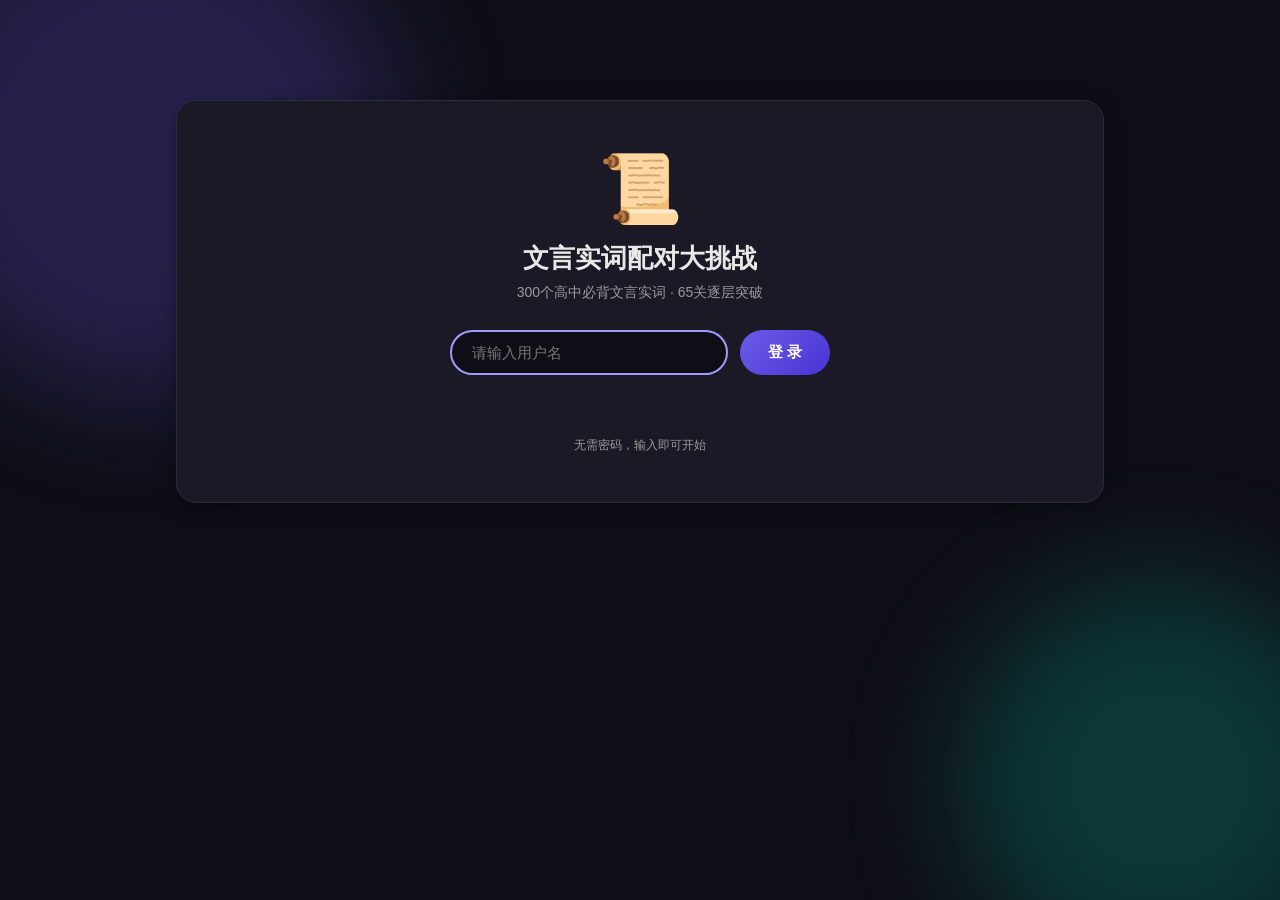
==== commit 8c765a24: "edition2" ====
--- a/index.html
+++ b/index.html
@@ -10,14 +10,29 @@
 
 <div class="bg-particles"></div>
 
-<div class="container" id="app">
-  <!-- Dynamic content rendered here -->
+<!-- ===== 登录页 ===== -->
+<div class="container" id="loginScreen">
+  <div class="login-card">
+    <div class="logo">📜</div>
+    <h1>文言实词配对大挑战</h1>
+    <p>300个高中必背文言实词 · 65关逐层突破</p>
+    <div class="input-group">
+      <input type="text" id="usernameInput" placeholder="请输入用户名" autocomplete="off" maxlength="20">
+      <button id="loginBtn">登 录</button>
+    </div>
+    <div class="error-msg" id="loginError"></div>
+    <div class="quick-users" id="quickUsers"></div>
+    <div class="login-tip">无需密码，输入即可开始</div>
+  </div>
 </div>
 
-<!-- Toast -->
+<!-- ===== 主应用区 ===== -->
+<div class="container hidden" id="app"></div>
+
+<!-- ===== Toast ===== -->
 <div class="toast" id="toast"></div>
 
-<!-- Modal -->
+<!-- ===== Modal ===== -->
 <div class="modal-overlay" id="modal">
   <div class="modal">
     <div class="modal-icon" id="modalIcon">🎉</div>
@@ -31,17 +46,10 @@
   </div>
 </div>
 
-<!-- Scripts (order matters) -->
+<!-- ===== JS 模块（按顺序加载） ===== -->
 <script src="js/game-data.js"></script>
 <script src="js/user-manager.js"></script>
 <script src="js/game-engine.js"></script>
-<script>
-  // ====== Bootstrap ======
-  // Expose UI actions globally so onclick handlers in rendered HTML can reach them.
-  const GameUI = GameEngine;
-  document.addEventListener('DOMContentLoaded', () => {
-    GameEngine.init();
-  });
-</script>
+
 </body>
 </html>
--- a/css/styles.css
+++ b/css/styles.css
@@ -1,5 +1,6 @@
 /* ===== Reset & Base ===== */
 *, *::before, *::after { box-sizing: border-box; margin: 0; padding: 0; }
+
 :root {
   --primary: #6c5ce7;
   --primary-light: #a29bfe;
@@ -18,6 +19,7 @@
   --radius: 12px;
   --transition: all .25s ease;
 }
+
 body {
   font-family: -apple-system, BlinkMacSystemFont, "PingFang SC", "Microsoft YaHei", sans-serif;
   background: var(--bg);
@@ -48,6 +50,44 @@
 
 /* ===== Layout ===== */
 .container { max-width: 960px; margin: 0 auto; padding: 20px 16px; }
+.hidden { display: none !important; }
+
+/* ===== Login Screen ===== */
+.login-card {
+  background: var(--bg-card); border: 1px solid var(--border); border-radius: 20px;
+  padding: 48px 40px; text-align: center; box-shadow: var(--shadow);
+  margin-top: 80px;
+}
+.login-card .logo { font-size: 68px; margin-bottom: 12px; }
+.login-card h1 { font-size: 26px; font-weight: 800; margin-bottom: 8px; }
+.login-card p { color: var(--text-muted); font-size: 14px; margin-bottom: 28px; }
+.input-group {
+  display: flex; gap: 12px; max-width: 380px; margin: 0 auto 8px;
+}
+.input-group input {
+  flex: 1; background: var(--bg); border: 2px solid var(--border); border-radius: 30px;
+  padding: 12px 20px; color: var(--text); font-size: 15px; outline: none;
+  transition: var(--transition);
+}
+.input-group input:focus { border-color: var(--primary-light); }
+.input-group button {
+  background: linear-gradient(135deg, var(--primary), var(--primary-dark));
+  color: #fff; border: none; border-radius: 30px; padding: 12px 28px;
+  font-size: 15px; font-weight: 700; cursor: pointer; white-space: nowrap;
+  transition: var(--transition);
+}
+.input-group button:hover { transform: translateY(-2px); box-shadow: 0 6px 20px rgba(108,92,231,.4); }
+.error-msg { color: var(--danger); font-size: 13px; min-height: 22px; margin-bottom: 8px; }
+.quick-users {
+  display: flex; flex-wrap: wrap; gap: 10px; justify-content: center; margin-top: 12px;
+}
+.quick-user {
+  background: var(--bg); border: 1px solid var(--border); border-radius: 20px;
+  padding: 6px 18px; font-size: 14px; color: var(--text-muted); cursor: pointer;
+  transition: var(--transition);
+}
+.quick-user:hover { border-color: var(--primary); color: var(--text); }
+.login-tip { color: var(--text-muted); font-size: 12px; margin-top: 20px; }
 
 /* ===== Header ===== */
 .header { text-align: center; margin-bottom: 24px; }
@@ -55,60 +95,11 @@
   font-size: 28px; font-weight: 800;
   background: linear-gradient(135deg, var(--primary-light), var(--accent));
   -webkit-background-clip: text; -webkit-text-fill-color: transparent;
-  background-clip: text;
-  margin-bottom: 8px;
+  background-clip: text; margin-bottom: 8px;
 }
 .header p { color: var(--text-muted); font-size: 14px; }
 
-/* ===== Login Screen ===== */
-.login-screen {
-  display: flex; flex-direction: column; align-items: center; justify-content: center;
-  min-height: 60vh; padding: 40px 20px;
-}
-.login-card {
-  background: var(--bg-card); border: 1px solid var(--border); border-radius: 20px;
-  padding: 48px 40px; text-align: center; max-width: 420px; width: 100%;
-  box-shadow: var(--shadow);
-}
-.login-card .login-icon { font-size: 64px; margin-bottom: 16px; }
-.login-card h2 { font-size: 22px; margin-bottom: 8px; }
-.login-card .login-subtitle { color: var(--text-muted); font-size: 14px; margin-bottom: 28px; line-height: 1.6; }
-.login-input-group { display: flex; gap: 8px; margin-bottom: 16px; }
-.login-input {
-  flex: 1; background: var(--bg); border: 2px solid var(--border); border-radius: 12px;
-  padding: 14px 18px; font-size: 16px; color: var(--text); outline: none;
-  transition: var(--transition);
-}
-.login-input:focus { border-color: var(--primary); box-shadow: 0 0 0 3px rgba(108,92,231,.15); }
-.login-btn {
-  background: linear-gradient(135deg, var(--primary), var(--primary-dark));
-  color: #fff; border: none; padding: 14px 24px; border-radius: 12px;
-  font-size: 16px; font-weight: 700; cursor: pointer; transition: var(--transition);
-  white-space: nowrap;
-}
-.login-btn:hover { transform: translateY(-2px); box-shadow: 0 6px 20px rgba(108,92,231,.4); }
-.login-btn:active { transform: translateY(0); }
-.login-hint { font-size: 12px; color: var(--text-muted); margin-top: 8px; }
-.user-chip-list {
-  display: flex; flex-wrap: wrap; gap: 8px; justify-content: center;
-  margin-top: 20px; max-width: 360px;
-}
-.user-chip {
-  background: var(--bg-card-hover); border: 1px solid var(--border); border-radius: 20px;
-  padding: 6px 16px; font-size: 13px; color: var(--text); cursor: pointer;
-  transition: var(--transition); display: flex; align-items: center; gap: 6px;
-}
-.user-chip:hover { border-color: var(--primary); background: rgba(108,92,231,.1); }
-.user-chip .chip-progress { font-size: 11px; color: var(--text-muted); }
-.login-footer { margin-top: 24px; display: flex; gap: 12px; align-items: center; }
-.login-footer button {
-  background: none; border: 1px solid var(--border); color: var(--text-muted);
-  padding: 6px 14px; border-radius: 16px; font-size: 12px; cursor: pointer;
-  transition: var(--transition);
-}
-.login-footer button:hover { border-color: var(--primary-light); color: var(--text); }
-
-/* ===== Level Select Screen ===== */
+/* ===== Level Select ===== */
 .level-grid {
   display: grid; grid-template-columns: repeat(auto-fill, minmax(72px, 1fr));
   gap: 10px; margin-top: 20px;
@@ -139,12 +130,17 @@
 
 /* ===== Progress Bar ===== */
 .progress-section { margin: 20px 0; }
-.progress-bar-bg { width: 100%; height: 8px; background: var(--border); border-radius: 4px; overflow: hidden; }
+.progress-bar-bg {
+  width: 100%; height: 8px; background: var(--border); border-radius: 4px; overflow: hidden;
+}
 .progress-bar-fill {
   height: 100%; background: linear-gradient(90deg, var(--primary), var(--secondary));
   border-radius: 4px; transition: width .5s ease;
 }
-.progress-text { display: flex; justify-content: space-between; margin-top: 6px; font-size: 13px; color: var(--text-muted); }
+.progress-text {
+  display: flex; justify-content: space-between; margin-top: 6px;
+  font-size: 13px; color: var(--text-muted);
+}
 
 /* ===== Game Screen ===== */
 .game-screen { display: none; }
@@ -161,6 +157,19 @@
 .back-btn:hover { background: var(--bg-card-hover); border-color: var(--primary); }
 .level-title { font-size: 18px; font-weight: 700; }
 .level-chars { font-size: 13px; color: var(--text-muted); }
+.user-bar {
+  display: flex; align-items: center; gap: 10px;
+}
+.user-bar .username-tag {
+  background: var(--bg-card); border: 1px solid var(--border); border-radius: 20px;
+  padding: 4px 14px; font-size: 13px; color: var(--text-muted);
+}
+.logout-btn {
+  background: none; border: 1px solid var(--border); color: var(--text-muted);
+  width: 32px; height: 32px; border-radius: 50%; cursor: pointer; font-size: 15px;
+  display: flex; align-items: center; justify-content: center; transition: var(--transition);
+}
+.logout-btn:hover { border-color: var(--danger); color: var(--danger); }
 .game-stats { display: flex; gap: 16px; font-size: 14px; }
 .stat-item { display: flex; align-items: center; gap: 4px; }
 .stat-value { font-weight: 700; }
@@ -168,7 +177,9 @@
 .stat-value.wrong { color: var(--danger); }
 
 /* ===== Match Area ===== */
-.match-container { display: grid; grid-template-columns: 1fr 60px 1fr; gap: 12px; align-items: start; }
+.match-container {
+  display: grid; grid-template-columns: 1fr 60px 1fr; gap: 12px; align-items: start;
+}
 @media (max-width: 680px) {
   .match-container { grid-template-columns: 1fr; }
   .match-arrow { display: none; }
@@ -192,12 +203,18 @@
   border-color: var(--accent); background: rgba(253,203,110,.1);
   box-shadow: 0 0 12px rgba(253,203,110,.2);
 }
-.match-item.matched { border-color: var(--success); background: rgba(0,184,148,.1); cursor: default; opacity: .85; }
+.match-item.matched {
+  border-color: var(--success); background: rgba(0,184,148,.1);
+  cursor: default; opacity: .85;
+}
 .match-item.matched::after {
   content: '✓'; position: absolute; top: 8px; right: 10px;
   color: var(--success); font-weight: 900; font-size: 16px;
 }
-.match-item.wrong { border-color: var(--danger); background: rgba(231,76,60,.1); animation: shake .4s ease; }
+.match-item.wrong {
+  border-color: var(--danger); background: rgba(231,76,60,.1);
+  animation: shake .4s ease;
+}
 @keyframes shake {
   0%,100% { transform: translateX(0); }
   25% { transform: translateX(-6px); }
@@ -215,11 +232,12 @@
   50% { opacity: 1; transform: scale(1.2); }
 }
 
-/* ===== Feedback Toast ===== */
+/* ===== Toast ===== */
 .toast {
   position: fixed; top: 20px; left: 50%; transform: translateX(-50%) translateY(-80px);
   padding: 12px 28px; border-radius: 30px; font-size: 15px; font-weight: 600;
-  z-index: 100; transition: transform .4s ease, opacity .4s ease; opacity: 0; pointer-events: none;
+  z-index: 100; transition: transform .4s ease, opacity .4s ease; opacity: 0;
+  pointer-events: none;
 }
 .toast.show { transform: translateX(-50%) translateY(0); opacity: 1; }
 .toast.success { background: var(--success); color: #fff; }
@@ -228,7 +246,8 @@
 /* ===== Modal ===== */
 .modal-overlay {
   display: none; position: fixed; inset: 0; background: rgba(0,0,0,.7);
-  z-index: 200; align-items: center; justify-content: center; backdrop-filter: blur(4px);
+  z-index: 200; align-items: center; justify-content: center;
+  backdrop-filter: blur(4px);
 }
 .modal-overlay.show { display: flex; }
 .modal {
@@ -236,7 +255,10 @@
   padding: 36px 32px; text-align: center; max-width: 420px; width: 90%;
   box-shadow: 0 20px 60px rgba(0,0,0,.5); animation: modalIn .35s ease;
 }
-@keyframes modalIn { from { transform: scale(.85); opacity: 0; } to { transform: scale(1); opacity: 1; } }
+@keyframes modalIn {
+  from { transform: scale(.85); opacity: 0; }
+  to { transform: scale(1); opacity: 1; }
+}
 .modal-icon { font-size: 52px; margin-bottom: 12px; }
 .modal h2 { font-size: 22px; margin-bottom: 8px; }
 .modal p { color: var(--text-muted); margin-bottom: 20px; font-size: 14px; }
@@ -244,20 +266,25 @@
 .modal-btn {
   background: linear-gradient(135deg, var(--primary), var(--primary-dark));
   color: #fff; border: none; padding: 12px 32px; border-radius: 30px;
-  font-size: 15px; font-weight: 700; cursor: pointer; transition: var(--transition); margin: 4px;
+  font-size: 15px; font-weight: 700; cursor: pointer; transition: var(--transition);
+  margin: 4px;
 }
 .modal-btn:hover { transform: translateY(-2px); box-shadow: 0 6px 20px rgba(108,92,231,.4); }
-.modal-btn.secondary { background: var(--bg-card-hover); border: 1px solid var(--border); color: var(--text); }
+.modal-btn.secondary {
+  background: var(--bg-card-hover); border: 1px solid var(--border); color: var(--text);
+}
 
 /* ===== Confetti ===== */
-.confetti { position: fixed; width: 10px; height: 10px; z-index: 300; pointer-events: none; animation: confettiFall linear forwards; }
+.confetti {
+  position: fixed; width: 10px; height: 10px; z-index: 300; pointer-events: none;
+  animation: confettiFall linear forwards;
+}
 @keyframes confettiFall {
   0% { transform: translateY(-10vh) rotate(0deg); opacity: 1; }
   100% { transform: translateY(110vh) rotate(720deg); opacity: 0; }
 }
 
 /* ===== Utility ===== */
-.hidden { display: none !important; }
 .fade-in { animation: fadeIn .3s ease; }
 @keyframes fadeIn { from { opacity: 0; transform: translateY(10px); } to { opacity: 1; transform: translateY(0); } }
 
@@ -272,34 +299,9 @@
   font-size: 17px; font-weight: 800; cursor: pointer; transition: var(--transition);
 }
 .start-btn:hover { transform: translateY(-3px); box-shadow: 0 8px 25px rgba(108,92,231,.5); }
-
 .reset-btn {
   background: none; border: 1px solid var(--border); color: var(--text-muted);
   padding: 8px 16px; border-radius: 20px; font-size: 13px; cursor: pointer;
   margin-top: 16px; transition: var(--transition);
 }
 .reset-btn:hover { border-color: var(--danger); color: var(--danger); }
-
-/* ===== User Bar ===== */
-.user-bar {
-  display: flex; align-items: center; justify-content: space-between;
-  padding: 12px 20px; background: var(--bg-card); border: 1px solid var(--border);
-  border-radius: 12px; margin-bottom: 20px; flex-wrap: wrap; gap: 8px;
-}
-.user-bar-left { display: flex; align-items: center; gap: 10px; }
-.user-avatar {
-  width: 36px; height: 36px; border-radius: 50%; background: linear-gradient(135deg, var(--primary), var(--secondary));
-  display: flex; align-items: center; justify-content: center; font-size: 18px;
-}
-.user-name { font-weight: 700; font-size: 15px; }
-.user-level { font-size: 12px; color: var(--text-muted); }
-.user-bar-right { display: flex; gap: 8px; }
-.user-bar-btn {
-  background: var(--bg-card-hover); border: 1px solid var(--border); color: var(--text-muted);
-  padding: 6px 14px; border-radius: 16px; font-size: 12px; cursor: pointer; transition: var(--transition);
-}
-.user-bar-btn:hover { border-color: var(--primary-light); color: var(--text); }
-.user-bar-btn.danger:hover { border-color: var(--danger); color: var(--danger); }
-
-/* ===== Import/Export ===== */
-.file-input-hidden { display: none; }
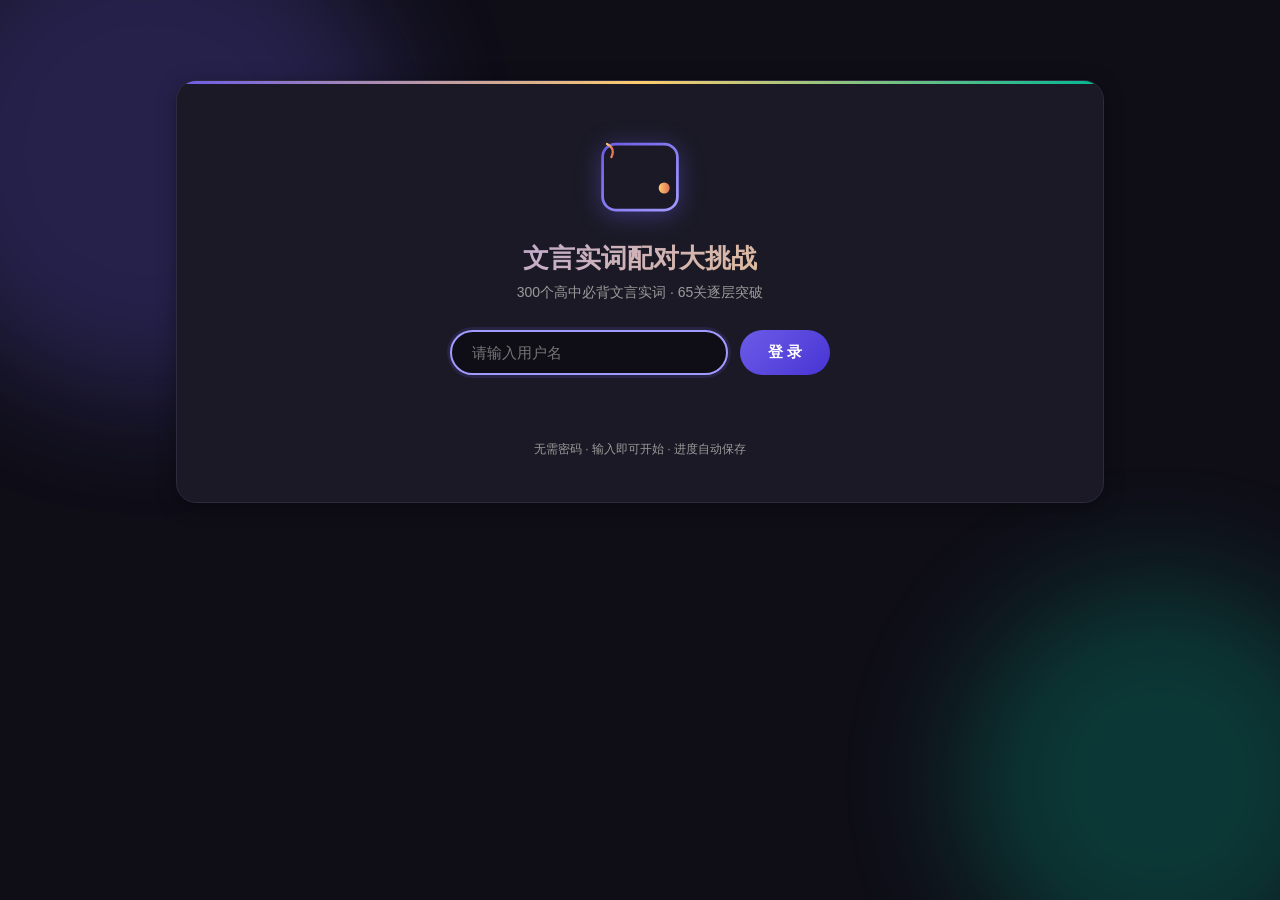
==== commit 645709af: "edition3" ====
--- a/index.html
+++ b/index.html
@@ -4,6 +4,10 @@
   <meta charset="UTF-8">
   <meta name="viewport" content="width=device-width, initial-scale=1.0">
   <title>文言实词配对大挑战 · 300词通关</title>
+
+  <!-- ===== Favicon：SVG 内联（古书卷轴 + 毛笔字风格） ===== -->
+  <link rel="icon" type="image/svg+xml" href="data:image/svg+xml,%3Csvg xmlns='http://www.w3.org/2000/svg' viewBox='0 0 64 64'%3E%3Cdefs%3E%3ClinearGradient id='g' x1='0%25' y1='0%25' x2='100%25' y2='100%25'%3E%3Cstop offset='0%25' style='stop-color:%236c5ce7'/%3E%3Cstop offset='100%25' style='stop-color:%23a29bfe'/%3E%3C/linearGradient%3E%3C/defs%3E%3Crect rx='10' ry='10' x='4' y='8' width='56' height='48' fill='%231a1925' stroke='%236c5ce7' stroke-width='2'/%3E%3Cpath d='M16 18 L48 18 M16 28 L42 28 M16 38 L38 38' stroke='url(%23g)' stroke-width='3' stroke-linecap='round' fill='none'/%3E%3Ccircle cx='50' cy='42' r='4' fill='%23fdcb6e'/%3E%3C/svg%3E">
+
   <link rel="stylesheet" href="css/styles.css">
 </head>
 <body>
@@ -13,7 +17,30 @@
 <!-- ===== 登录页 ===== -->
 <div class="container" id="loginScreen">
   <div class="login-card">
-    <div class="logo">📜</div>
+    <div class="brand-icon">
+      <svg viewBox="0 0 80 80" width="88" height="88" xmlns="http://www.w3.org/2000/svg">
+        <defs>
+          <linearGradient id="bg" x1="0%" y1="0%" x2="100%" y2="100%">
+            <stop offset="0%" style="stop-color:#6c5ce7"/>
+            <stop offset="100%" style="stop-color:#a29bfe"/>
+          </linearGradient>
+          <linearGradient id="ink" x1="0%" y1="0%" x2="100%" y2="0%">
+            <stop offset="0%" style="stop-color:#fdcb6e"/>
+            <stop offset="100%" style="stop-color:#e17055"/>
+          </linearGradient>
+        </defs>
+        <!-- 卷轴背景 -->
+        <rect rx="12" ry="12" x="6" y="10" width="68" height="60" fill="#1a1925" stroke="url(#bg)" stroke-width="2.5"/>
+        <!-- 装饰线条：模拟竹简/古文 -->
+        <line x1="20" y1="22" x2="60" y2="22" stroke="url(#bg)" stroke-width="3" stroke-linecap="round"/>
+        <line x1="20" y1="34" x2="54" y2="34" stroke="url(#bg)" stroke-width="3" stroke-linecap="round"/>
+        <line x1="20" y1="46" x2="50" y2="46" stroke="url(#bg)" stroke-width="3" stroke-linecap="round"/>
+        <!-- 毛笔点 -->
+        <circle cx="62" cy="50" r="5" fill="url(#ink)"/>
+        <!-- 左上角装饰 -->
+        <path d="M10 10 Q18 14 14 22" stroke="url(#ink)" stroke-width="2" fill="none" stroke-linecap="round"/>
+      </svg>
+    </div>
     <h1>文言实词配对大挑战</h1>
     <p>300个高中必背文言实词 · 65关逐层突破</p>
     <div class="input-group">
@@ -22,7 +49,7 @@
     </div>
     <div class="error-msg" id="loginError"></div>
     <div class="quick-users" id="quickUsers"></div>
-    <div class="login-tip">无需密码，输入即可开始</div>
+    <div class="login-tip">无需密码 · 输入即可开始 · 进度自动保存</div>
   </div>
 </div>
 
@@ -46,7 +73,7 @@
   </div>
 </div>
 
-<!-- ===== JS 模块（按顺序加载） ===== -->
+<!-- ===== JS 模块 ===== -->
 <script src="js/game-data.js"></script>
 <script src="js/user-manager.js"></script>
 <script src="js/game-engine.js"></script>
--- a/css/styles.css
+++ b/css/styles.css
@@ -21,7 +21,7 @@
 }
 
 body {
-  font-family: -apple-system, BlinkMacSystemFont, "PingFang SC", "Microsoft YaHei", sans-serif;
+  font-family: -apple-system, BlinkMacSystemFont, "PingFang SC", "Microsoft YaHei", "Noto Sans CJK SC", sans-serif;
   background: var(--bg);
   color: var(--text);
   min-height: 100vh;
@@ -55,12 +55,30 @@
 /* ===== Login Screen ===== */
 .login-card {
   background: var(--bg-card); border: 1px solid var(--border); border-radius: 20px;
-  padding: 48px 40px; text-align: center; box-shadow: var(--shadow);
-  margin-top: 80px;
-}
-.login-card .logo { font-size: 68px; margin-bottom: 12px; }
-.login-card h1 { font-size: 26px; font-weight: 800; margin-bottom: 8px; }
+  padding: 52px 40px 44px; text-align: center; box-shadow: var(--shadow);
+  margin-top: 60px; position: relative; overflow: hidden;
+}
+.login-card::before {
+  content: ''; position: absolute; top: 0; left: 0; right: 0; height: 3px;
+  background: linear-gradient(90deg, var(--primary), var(--accent), var(--secondary));
+}
+.brand-icon { margin-bottom: 16px; }
+.brand-icon svg {
+  filter: drop-shadow(0 4px 12px rgba(108,92,231,.4));
+  animation: iconFloat 3s ease-in-out infinite;
+}
+@keyframes iconFloat {
+  0%,100% { transform: translateY(0); }
+  50% { transform: translateY(-4px); }
+}
+.login-card h1 {
+  font-size: 26px; font-weight: 800; margin-bottom: 8px;
+  background: linear-gradient(135deg, var(--primary-light), var(--accent));
+  -webkit-background-clip: text; -webkit-text-fill-color: transparent;
+  background-clip: text;
+}
 .login-card p { color: var(--text-muted); font-size: 14px; margin-bottom: 28px; }
+
 .input-group {
   display: flex; gap: 12px; max-width: 380px; margin: 0 auto 8px;
 }
@@ -69,14 +87,19 @@
   padding: 12px 20px; color: var(--text); font-size: 15px; outline: none;
   transition: var(--transition);
 }
-.input-group input:focus { border-color: var(--primary-light); }
+.input-group input:focus {
+  border-color: var(--primary-light);
+  box-shadow: 0 0 0 3px rgba(108,92,231,.15);
+}
 .input-group button {
   background: linear-gradient(135deg, var(--primary), var(--primary-dark));
   color: #fff; border: none; border-radius: 30px; padding: 12px 28px;
   font-size: 15px; font-weight: 700; cursor: pointer; white-space: nowrap;
   transition: var(--transition);
 }
-.input-group button:hover { transform: translateY(-2px); box-shadow: 0 6px 20px rgba(108,92,231,.4); }
+.input-group button:hover {
+  transform: translateY(-2px); box-shadow: 0 6px 20px rgba(108,92,231,.4);
+}
 .error-msg { color: var(--danger); font-size: 13px; min-height: 22px; margin-bottom: 8px; }
 .quick-users {
   display: flex; flex-wrap: wrap; gap: 10px; justify-content: center; margin-top: 12px;
@@ -86,8 +109,8 @@
   padding: 6px 18px; font-size: 14px; color: var(--text-muted); cursor: pointer;
   transition: var(--transition);
 }
-.quick-user:hover { border-color: var(--primary); color: var(--text); }
-.login-tip { color: var(--text-muted); font-size: 12px; margin-top: 20px; }
+.quick-user:hover { border-color: var(--primary); color: var(--text); transform: translateY(-1px); }
+.login-tip { color: var(--text-muted); font-size: 12px; margin-top: 24px; }
 
 /* ===== Header ===== */
 .header { text-align: center; margin-bottom: 24px; }
@@ -157,19 +180,25 @@
 .back-btn:hover { background: var(--bg-card-hover); border-color: var(--primary); }
 .level-title { font-size: 18px; font-weight: 700; }
 .level-chars { font-size: 13px; color: var(--text-muted); }
-.user-bar {
-  display: flex; align-items: center; gap: 10px;
-}
-.user-bar .username-tag {
+
+/* ===== User Bar ===== */
+.user-bar { display: flex; align-items: center; gap: 10px; }
+.username-tag {
   background: var(--bg-card); border: 1px solid var(--border); border-radius: 20px;
-  padding: 4px 14px; font-size: 13px; color: var(--text-muted);
+  padding: 5px 16px; font-size: 13px; color: var(--text-muted);
+  display: flex; align-items: center; gap: 6px;
+}
+.username-tag::before {
+  content: ''; width: 8px; height: 8px; border-radius: 50%;
+  background: var(--success); box-shadow: 0 0 6px var(--success);
 }
 .logout-btn {
   background: none; border: 1px solid var(--border); color: var(--text-muted);
-  width: 32px; height: 32px; border-radius: 50%; cursor: pointer; font-size: 15px;
+  width: 34px; height: 34px; border-radius: 50%; cursor: pointer; font-size: 15px;
   display: flex; align-items: center; justify-content: center; transition: var(--transition);
 }
 .logout-btn:hover { border-color: var(--danger); color: var(--danger); }
+
 .game-stats { display: flex; gap: 16px; font-size: 14px; }
 .stat-item { display: flex; align-items: center; gap: 4px; }
 .stat-value { font-weight: 700; }
@@ -254,6 +283,11 @@
   background: var(--bg-card); border: 1px solid var(--border); border-radius: 16px;
   padding: 36px 32px; text-align: center; max-width: 420px; width: 90%;
   box-shadow: 0 20px 60px rgba(0,0,0,.5); animation: modalIn .35s ease;
+  position: relative; overflow: hidden;
+}
+.modal::before {
+  content: ''; position: absolute; top: 0; left: 0; right: 0; height: 3px;
+  background: linear-gradient(90deg, var(--primary), var(--accent), var(--secondary));
 }
 @keyframes modalIn {
   from { transform: scale(.85); opacity: 0; }
@@ -305,3 +339,9 @@
   margin-top: 16px; transition: var(--transition);
 }
 .reset-btn:hover { border-color: var(--danger); color: var(--danger); }
+
+/* ===== Sync status ===== */
+.sync-status {
+  position: fixed; bottom: 12px; right: 16px; font-size: 11px;
+  color: var(--text-muted); opacity: .6; z-index: 50;
+}
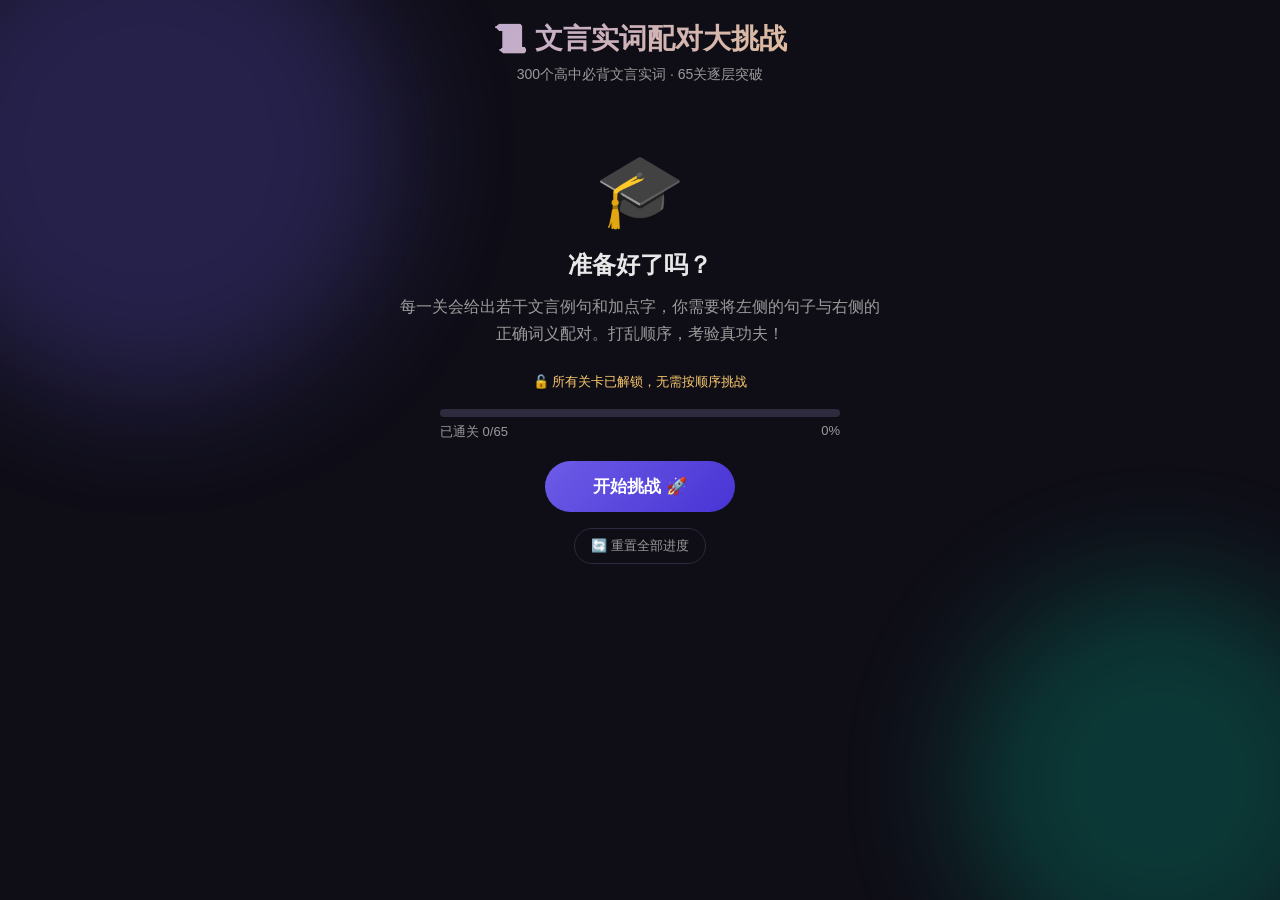
==== commit 5576e9a9: "another solution" ====
--- a/index.html
+++ b/index.html
@@ -1,65 +1,23 @@
 <!DOCTYPE html>
 <html lang="zh-CN">
 <head>
-  <meta charset="UTF-8">
-  <meta name="viewport" content="width=device-width, initial-scale=1.0">
-  <title>文言实词配对大挑战 · 300词通关</title>
-
-  <!-- ===== Favicon：SVG 内联（古书卷轴 + 毛笔字风格） ===== -->
-  <link rel="icon" type="image/svg+xml" href="data:image/svg+xml,%3Csvg xmlns='http://www.w3.org/2000/svg' viewBox='0 0 64 64'%3E%3Cdefs%3E%3ClinearGradient id='g' x1='0%25' y1='0%25' x2='100%25' y2='100%25'%3E%3Cstop offset='0%25' style='stop-color:%236c5ce7'/%3E%3Cstop offset='100%25' style='stop-color:%23a29bfe'/%3E%3C/linearGradient%3E%3C/defs%3E%3Crect rx='10' ry='10' x='4' y='8' width='56' height='48' fill='%231a1925' stroke='%236c5ce7' stroke-width='2'/%3E%3Cpath d='M16 18 L48 18 M16 28 L42 28 M16 38 L38 38' stroke='url(%23g)' stroke-width='3' stroke-linecap='round' fill='none'/%3E%3Ccircle cx='50' cy='42' r='4' fill='%23fdcb6e'/%3E%3C/svg%3E">
-
-  <link rel="stylesheet" href="css/styles.css">
+<meta charset="UTF-8">
+<meta name="viewport" content="width=device-width, initial-scale=1.0">
+<title>文言实词配对大挑战 · 300词通关</title>
+<link rel="stylesheet" href="style.css">
 </head>
 <body>
 
 <div class="bg-particles"></div>
 
-<!-- ===== 登录页 ===== -->
-<div class="container" id="loginScreen">
-  <div class="login-card">
-    <div class="brand-icon">
-      <svg viewBox="0 0 80 80" width="88" height="88" xmlns="http://www.w3.org/2000/svg">
-        <defs>
-          <linearGradient id="bg" x1="0%" y1="0%" x2="100%" y2="100%">
-            <stop offset="0%" style="stop-color:#6c5ce7"/>
-            <stop offset="100%" style="stop-color:#a29bfe"/>
-          </linearGradient>
-          <linearGradient id="ink" x1="0%" y1="0%" x2="100%" y2="0%">
-            <stop offset="0%" style="stop-color:#fdcb6e"/>
-            <stop offset="100%" style="stop-color:#e17055"/>
-          </linearGradient>
-        </defs>
-        <!-- 卷轴背景 -->
-        <rect rx="12" ry="12" x="6" y="10" width="68" height="60" fill="#1a1925" stroke="url(#bg)" stroke-width="2.5"/>
-        <!-- 装饰线条：模拟竹简/古文 -->
-        <line x1="20" y1="22" x2="60" y2="22" stroke="url(#bg)" stroke-width="3" stroke-linecap="round"/>
-        <line x1="20" y1="34" x2="54" y2="34" stroke="url(#bg)" stroke-width="3" stroke-linecap="round"/>
-        <line x1="20" y1="46" x2="50" y2="46" stroke="url(#bg)" stroke-width="3" stroke-linecap="round"/>
-        <!-- 毛笔点 -->
-        <circle cx="62" cy="50" r="5" fill="url(#ink)"/>
-        <!-- 左上角装饰 -->
-        <path d="M10 10 Q18 14 14 22" stroke="url(#ink)" stroke-width="2" fill="none" stroke-linecap="round"/>
-      </svg>
-    </div>
-    <h1>文言实词配对大挑战</h1>
-    <p>300个高中必背文言实词 · 65关逐层突破</p>
-    <div class="input-group">
-      <input type="text" id="usernameInput" placeholder="请输入用户名" autocomplete="off" maxlength="20">
-      <button id="loginBtn">登 录</button>
-    </div>
-    <div class="error-msg" id="loginError"></div>
-    <div class="quick-users" id="quickUsers"></div>
-    <div class="login-tip">无需密码 · 输入即可开始 · 进度自动保存</div>
-  </div>
+<div class="container" id="app">
+  <!-- Dynamic content rendered here -->
 </div>
 
-<!-- ===== 主应用区 ===== -->
-<div class="container hidden" id="app"></div>
-
-<!-- ===== Toast ===== -->
+<!-- Toast -->
 <div class="toast" id="toast"></div>
 
-<!-- ===== Modal ===== -->
+<!-- Modal -->
 <div class="modal-overlay" id="modal">
   <div class="modal">
     <div class="modal-icon" id="modalIcon">🎉</div>
@@ -73,10 +31,7 @@
   </div>
 </div>
 
-<!-- ===== JS 模块 ===== -->
-<script src="js/game-data.js"></script>
-<script src="js/user-manager.js"></script>
-<script src="js/game-engine.js"></script>
-
+<script src="game-data.js"></script>
+<script src="game.js"></script>
 </body>
 </html>
--- a/style.css
+++ b/style.css
@@ -0,0 +1,263 @@
+/* ===== Reset & Base ===== */
+*, *::before, *::after { box-sizing: border-box; margin: 0; padding: 0; }
+:root {
+  --primary: #6c5ce7;
+  --primary-light: #a29bfe;
+  --primary-dark: #4834d4;
+  --secondary: #00b894;
+  --accent: #fdcb6e;
+  --danger: #e74c3c;
+  --success: #00b894;
+  --bg: #0f0e17;
+  --bg-card: #1a1925;
+  --bg-card-hover: #232136;
+  --text: #e8e8e8;
+  --text-muted: #9b9b9b;
+  --border: #2d2b3d;
+  --shadow: 0 4px 20px rgba(0,0,0,.35);
+  --radius: 12px;
+  --transition: all .25s ease;
+}
+body {
+  font-family: -apple-system, BlinkMacSystemFont, "PingFang SC", "Microsoft YaHei", sans-serif;
+  background: var(--bg);
+  color: var(--text);
+  min-height: 100vh;
+  overflow-x: hidden;
+}
+
+/* ===== Background Animation ===== */
+.bg-particles {
+  position: fixed; inset: 0; z-index: -1; overflow: hidden; pointer-events: none;
+}
+.bg-particles::before, .bg-particles::after {
+  content: ''; position: absolute; border-radius: 50%; filter: blur(60px); opacity: .25;
+}
+.bg-particles::before {
+  width: 500px; height: 500px; background: var(--primary); top: -100px; left: -100px;
+  animation: float 20s ease-in-out infinite;
+}
+.bg-particles::after {
+  width: 400px; height: 400px; background: var(--secondary); bottom: -80px; right: -80px;
+  animation: float 25s ease-in-out infinite reverse;
+}
+@keyframes float {
+  0%,100% { transform: translate(0,0) scale(1); }
+  50% { transform: translate(100px,80px) scale(1.2); }
+}
+
+/* ===== Layout ===== */
+.container { max-width: 960px; margin: 0 auto; padding: 20px 16px; }
+
+/* ===== Header ===== */
+.header { text-align: center; margin-bottom: 24px; }
+.header h1 {
+  font-size: 28px; font-weight: 800;
+  background: linear-gradient(135deg, var(--primary-light), var(--accent));
+  -webkit-background-clip: text; -webkit-text-fill-color: transparent;
+  background-clip: text;
+  margin-bottom: 8px;
+}
+.header p { color: var(--text-muted); font-size: 14px; }
+
+/* ===== Level Select Screen ===== */
+.level-grid {
+  display: grid; grid-template-columns: repeat(auto-fill, minmax(72px, 1fr));
+  gap: 10px; margin-top: 20px;
+}
+.level-btn {
+  aspect-ratio: 1; border: 2px solid var(--border); border-radius: var(--radius);
+  background: var(--bg-card); color: var(--text); font-size: 16px; font-weight: 700;
+  cursor: pointer; transition: var(--transition); display: flex; align-items: center;
+  justify-content: center; flex-direction: column; gap: 2px;
+}
+.level-btn:hover:not(.locked) {
+  border-color: var(--primary); background: var(--bg-card-hover);
+  transform: translateY(-2px); box-shadow: var(--shadow);
+}
+.level-btn.completed {
+  border-color: var(--success); background: rgba(0,184,148,.12); color: var(--success);
+}
+.level-btn.completed::after {
+  content: '✓'; font-size: 12px; color: var(--success);
+}
+.level-btn.locked {
+  opacity: .4; cursor: not-allowed;
+}
+.level-btn.current {
+  border-color: var(--accent); box-shadow: 0 0 15px rgba(253,203,110,.3);
+  animation: pulse 2s ease-in-out infinite;
+}
+@keyframes pulse {
+  0%,100% { box-shadow: 0 0 15px rgba(253,203,110,.3); }
+  50% { box-shadow: 0 0 25px rgba(253,203,110,.6); }
+}
+
+/* ===== Progress Bar ===== */
+.progress-section { margin: 20px 0; }
+.progress-bar-bg {
+  width: 100%; height: 8px; background: var(--border); border-radius: 4px; overflow: hidden;
+}
+.progress-bar-fill {
+  height: 100%; background: linear-gradient(90deg, var(--primary), var(--secondary));
+  border-radius: 4px; transition: width .5s ease;
+}
+.progress-text {
+  display: flex; justify-content: space-between; margin-top: 6px;
+  font-size: 13px; color: var(--text-muted);
+}
+
+/* ===== Game Screen ===== */
+.game-screen { display: none; }
+.game-header {
+  display: flex; align-items: center; justify-content: space-between;
+  margin-bottom: 20px; flex-wrap: wrap; gap: 10px;
+}
+.game-header-left { display: flex; align-items: center; gap: 12px; }
+.back-btn {
+  background: var(--bg-card); border: 1px solid var(--border); color: var(--text);
+  width: 40px; height: 40px; border-radius: 50%; cursor: pointer; font-size: 18px;
+  display: flex; align-items: center; justify-content: center; transition: var(--transition);
+}
+.back-btn:hover { background: var(--bg-card-hover); border-color: var(--primary); }
+.level-title { font-size: 18px; font-weight: 700; }
+.level-chars { font-size: 13px; color: var(--text-muted); }
+.game-stats { display: flex; gap: 16px; font-size: 14px; }
+.stat-item { display: flex; align-items: center; gap: 4px; }
+.stat-value { font-weight: 700; }
+.stat-value.correct { color: var(--success); }
+.stat-value.wrong { color: var(--danger); }
+
+/* ===== Match Area ===== */
+.match-container {
+  display: grid; grid-template-columns: 1fr 60px 1fr; gap: 12px; align-items: start;
+}
+@media (max-width: 680px) {
+  .match-container { grid-template-columns: 1fr; }
+  .match-arrow { display: none; }
+}
+.match-column-title {
+  text-align: center; font-size: 13px; color: var(--text-muted);
+  margin-bottom: 8px; font-weight: 600; letter-spacing: 2px;
+}
+.match-list { display: flex; flex-direction: column; gap: 8px; }
+.match-item {
+  background: var(--bg-card); border: 2px solid var(--border); border-radius: var(--radius);
+  padding: 12px 14px; cursor: pointer; transition: var(--transition);
+  font-size: 14px; line-height: 1.5; user-select: none;
+  position: relative; overflow: hidden;
+}
+.match-item:hover:not(.matched):not(.wrong) {
+  border-color: var(--primary-light); background: var(--bg-card-hover);
+  transform: translateX(2px);
+}
+.match-item.selected {
+  border-color: var(--accent); background: rgba(253,203,110,.1);
+  box-shadow: 0 0 12px rgba(253,203,110,.2);
+}
+.match-item.matched {
+  border-color: var(--success); background: rgba(0,184,148,.1);
+  cursor: default; opacity: .85;
+}
+.match-item.matched::after {
+  content: '✓'; position: absolute; top: 8px; right: 10px;
+  color: var(--success); font-weight: 900; font-size: 16px;
+}
+.match-item.wrong {
+  border-color: var(--danger); background: rgba(231,76,60,.1);
+  animation: shake .4s ease;
+}
+@keyframes shake {
+  0%,100% { transform: translateX(0); }
+  25% { transform: translateX(-6px); }
+  75% { transform: translateX(6px); }
+}
+.match-item .highlight {
+  color: var(--accent); font-weight: 700; font-size: 15px;
+}
+.match-item .sentence { margin-top: 2px; }
+.match-arrow {
+  display: flex; align-items: center; justify-content: center;
+  font-size: 24px; color: var(--primary-light); padding-top: 40px;
+  animation: arrowPulse 1.5s ease-in-out infinite;
+}
+@keyframes arrowPulse {
+  0%,100% { opacity: .4; transform: scale(1); }
+  50% { opacity: 1; transform: scale(1.2); }
+}
+
+/* ===== Feedback Toast ===== */
+.toast {
+  position: fixed; top: 20px; left: 50%; transform: translateX(-50%) translateY(-80px);
+  padding: 12px 28px; border-radius: 30px; font-size: 15px; font-weight: 600;
+  z-index: 100; transition: transform .4s ease, opacity .4s ease; opacity: 0;
+  pointer-events: none;
+}
+.toast.show { transform: translateX(-50%) translateY(0); opacity: 1; }
+.toast.success { background: var(--success); color: #fff; }
+.toast.error { background: var(--danger); color: #fff; }
+
+/* ===== Modal ===== */
+.modal-overlay {
+  display: none; position: fixed; inset: 0; background: rgba(0,0,0,.7);
+  z-index: 200; align-items: center; justify-content: center;
+  backdrop-filter: blur(4px);
+}
+.modal-overlay.show { display: flex; }
+.modal {
+  background: var(--bg-card); border: 1px solid var(--border); border-radius: 16px;
+  padding: 36px 32px; text-align: center; max-width: 420px; width: 90%;
+  box-shadow: 0 20px 60px rgba(0,0,0,.5); animation: modalIn .35s ease;
+}
+@keyframes modalIn {
+  from { transform: scale(.85); opacity: 0; }
+  to { transform: scale(1); opacity: 1; }
+}
+.modal-icon { font-size: 52px; margin-bottom: 12px; }
+.modal h2 { font-size: 22px; margin-bottom: 8px; }
+.modal p { color: var(--text-muted); margin-bottom: 20px; font-size: 14px; }
+.modal-stars { font-size: 36px; margin-bottom: 16px; letter-spacing: 4px; }
+.modal-btn {
+  background: linear-gradient(135deg, var(--primary), var(--primary-dark));
+  color: #fff; border: none; padding: 12px 32px; border-radius: 30px;
+  font-size: 15px; font-weight: 700; cursor: pointer; transition: var(--transition);
+  margin: 4px;
+}
+.modal-btn:hover { transform: translateY(-2px); box-shadow: 0 6px 20px rgba(108,92,231,.4); }
+.modal-btn.secondary {
+  background: var(--bg-card-hover); border: 1px solid var(--border); color: var(--text);
+}
+
+/* ===== Confetti ===== */
+.confetti {
+  position: fixed; width: 10px; height: 10px; z-index: 300; pointer-events: none;
+  animation: confettiFall linear forwards;
+}
+@keyframes confettiFall {
+  0% { transform: translateY(-10vh) rotate(0deg); opacity: 1; }
+  100% { transform: translateY(110vh) rotate(720deg); opacity: 0; }
+}
+
+/* ===== Utility ===== */
+.hidden { display: none !important; }
+.fade-in { animation: fadeIn .3s ease; }
+@keyframes fadeIn { from { opacity: 0; transform: translateY(10px); } to { opacity: 1; transform: translateY(0); } }
+
+/* ===== Start Screen ===== */
+.start-screen { text-align: center; padding: 40px 20px; }
+.start-screen .big-icon { font-size: 72px; margin-bottom: 16px; }
+.start-screen h2 { font-size: 24px; margin-bottom: 12px; }
+.start-screen p { color: var(--text-muted); margin-bottom: 24px; max-width: 480px; margin-inline: auto; line-height: 1.7; }
+.start-btn {
+  background: linear-gradient(135deg, var(--primary), var(--primary-dark));
+  color: #fff; border: none; padding: 14px 48px; border-radius: 30px;
+  font-size: 17px; font-weight: 800; cursor: pointer; transition: var(--transition);
+}
+.start-btn:hover { transform: translateY(-3px); box-shadow: 0 8px 25px rgba(108,92,231,.5); }
+
+.reset-btn {
+  background: none; border: 1px solid var(--border); color: var(--text-muted);
+  padding: 8px 16px; border-radius: 20px; font-size: 13px; cursor: pointer;
+  margin-top: 16px; transition: var(--transition);
+}
+.reset-btn:hover { border-color: var(--danger); color: var(--danger); }
